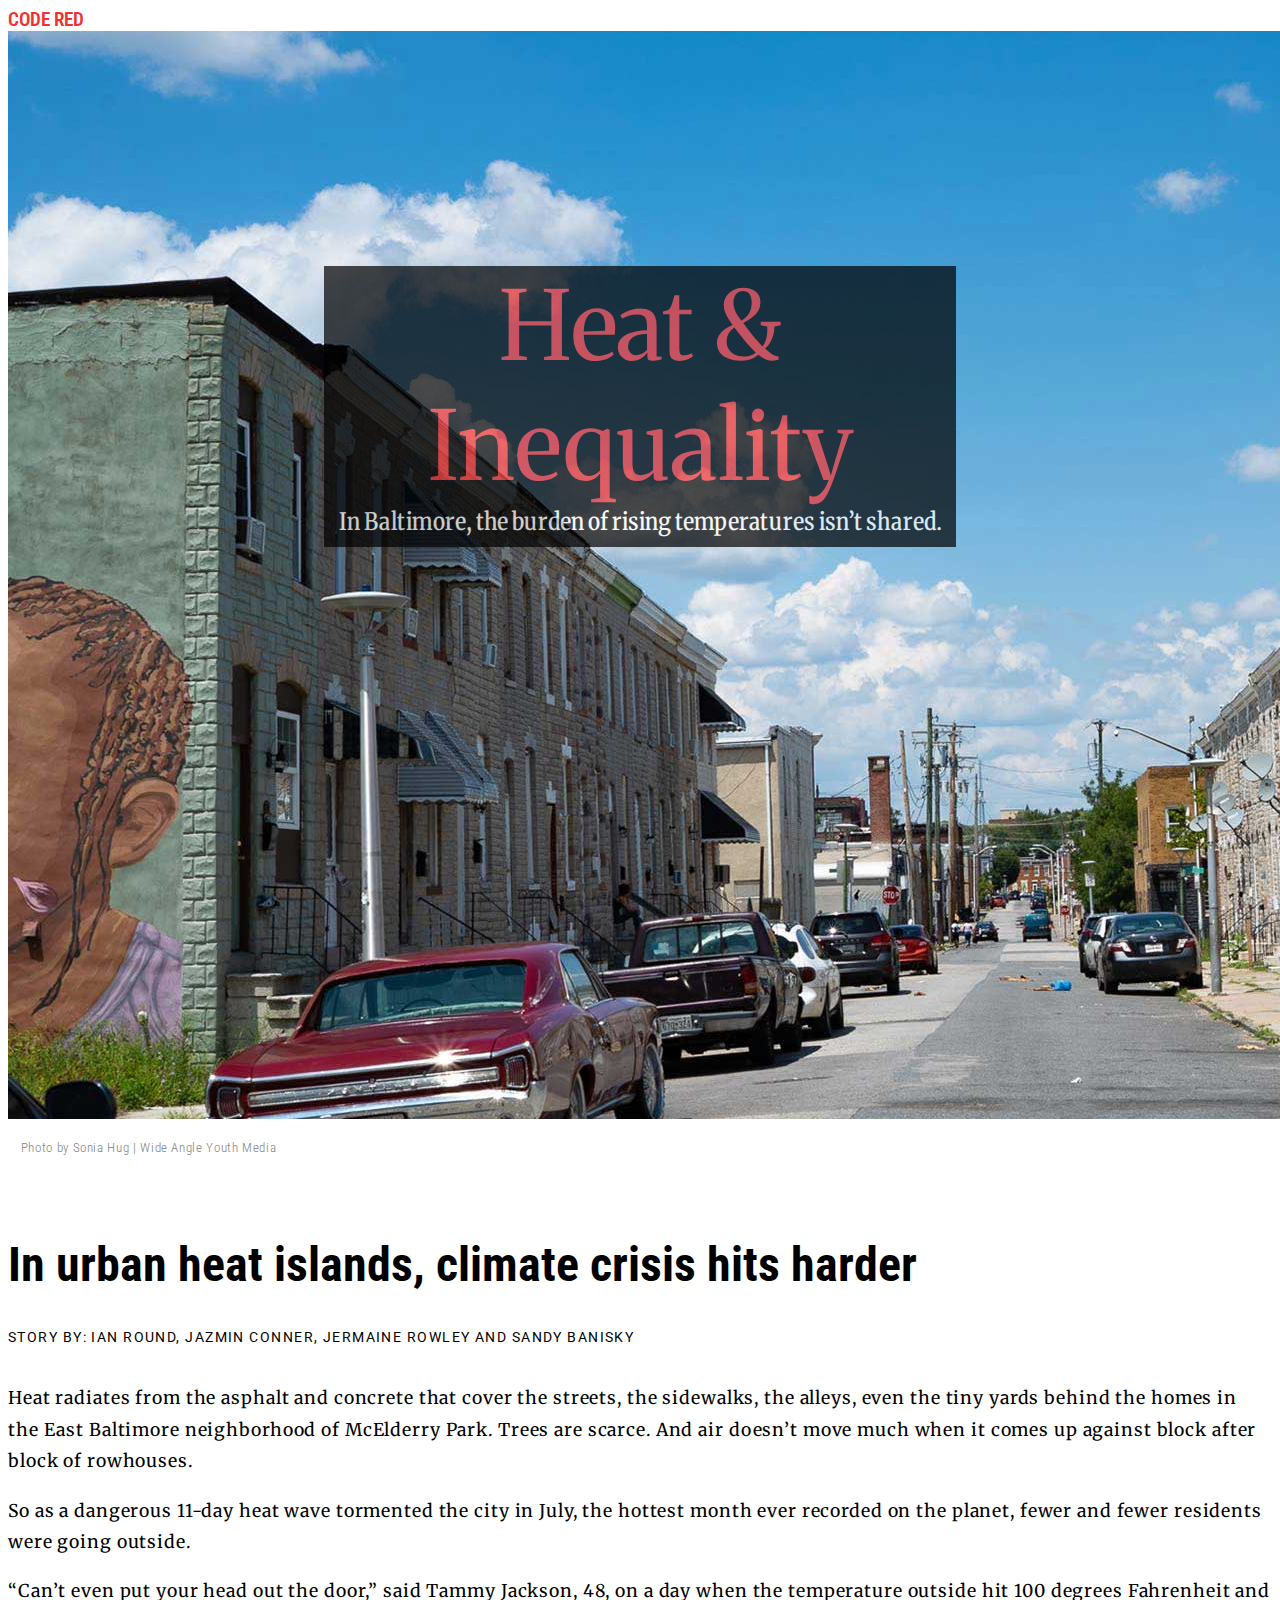
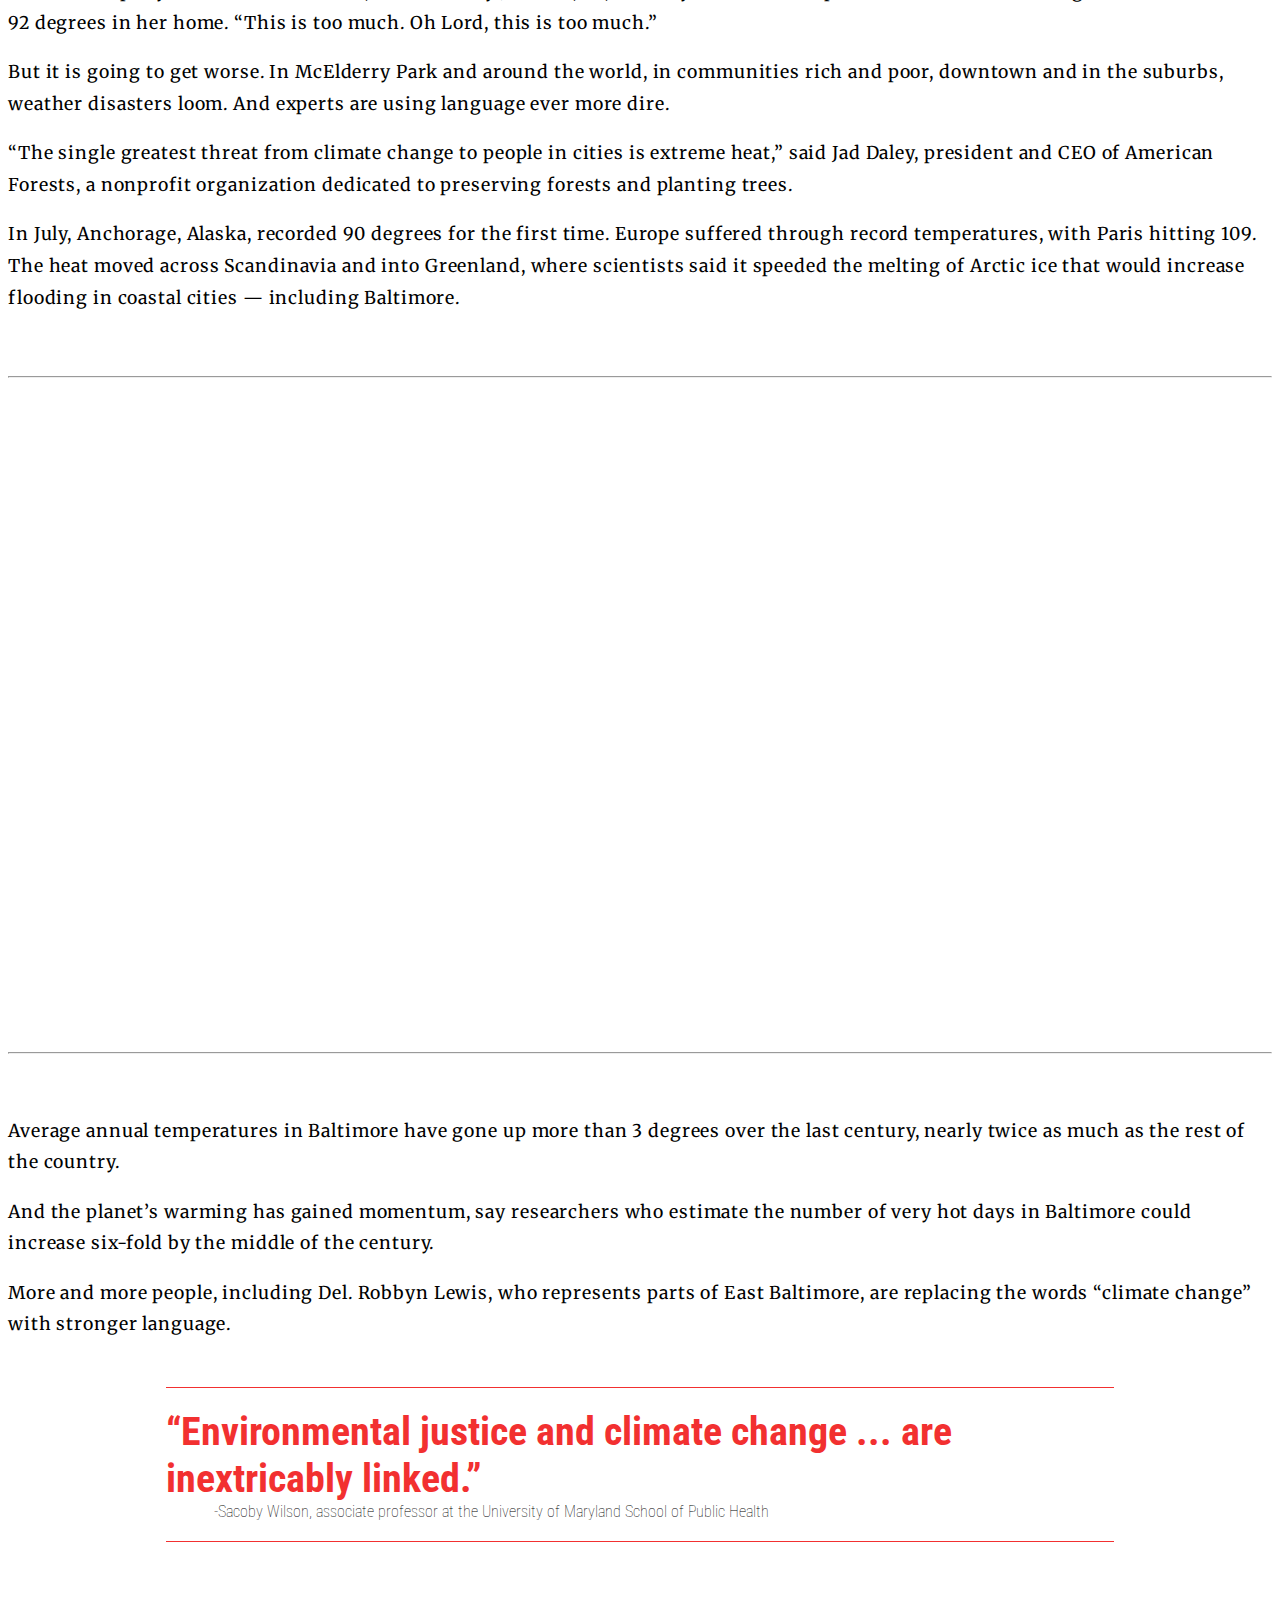
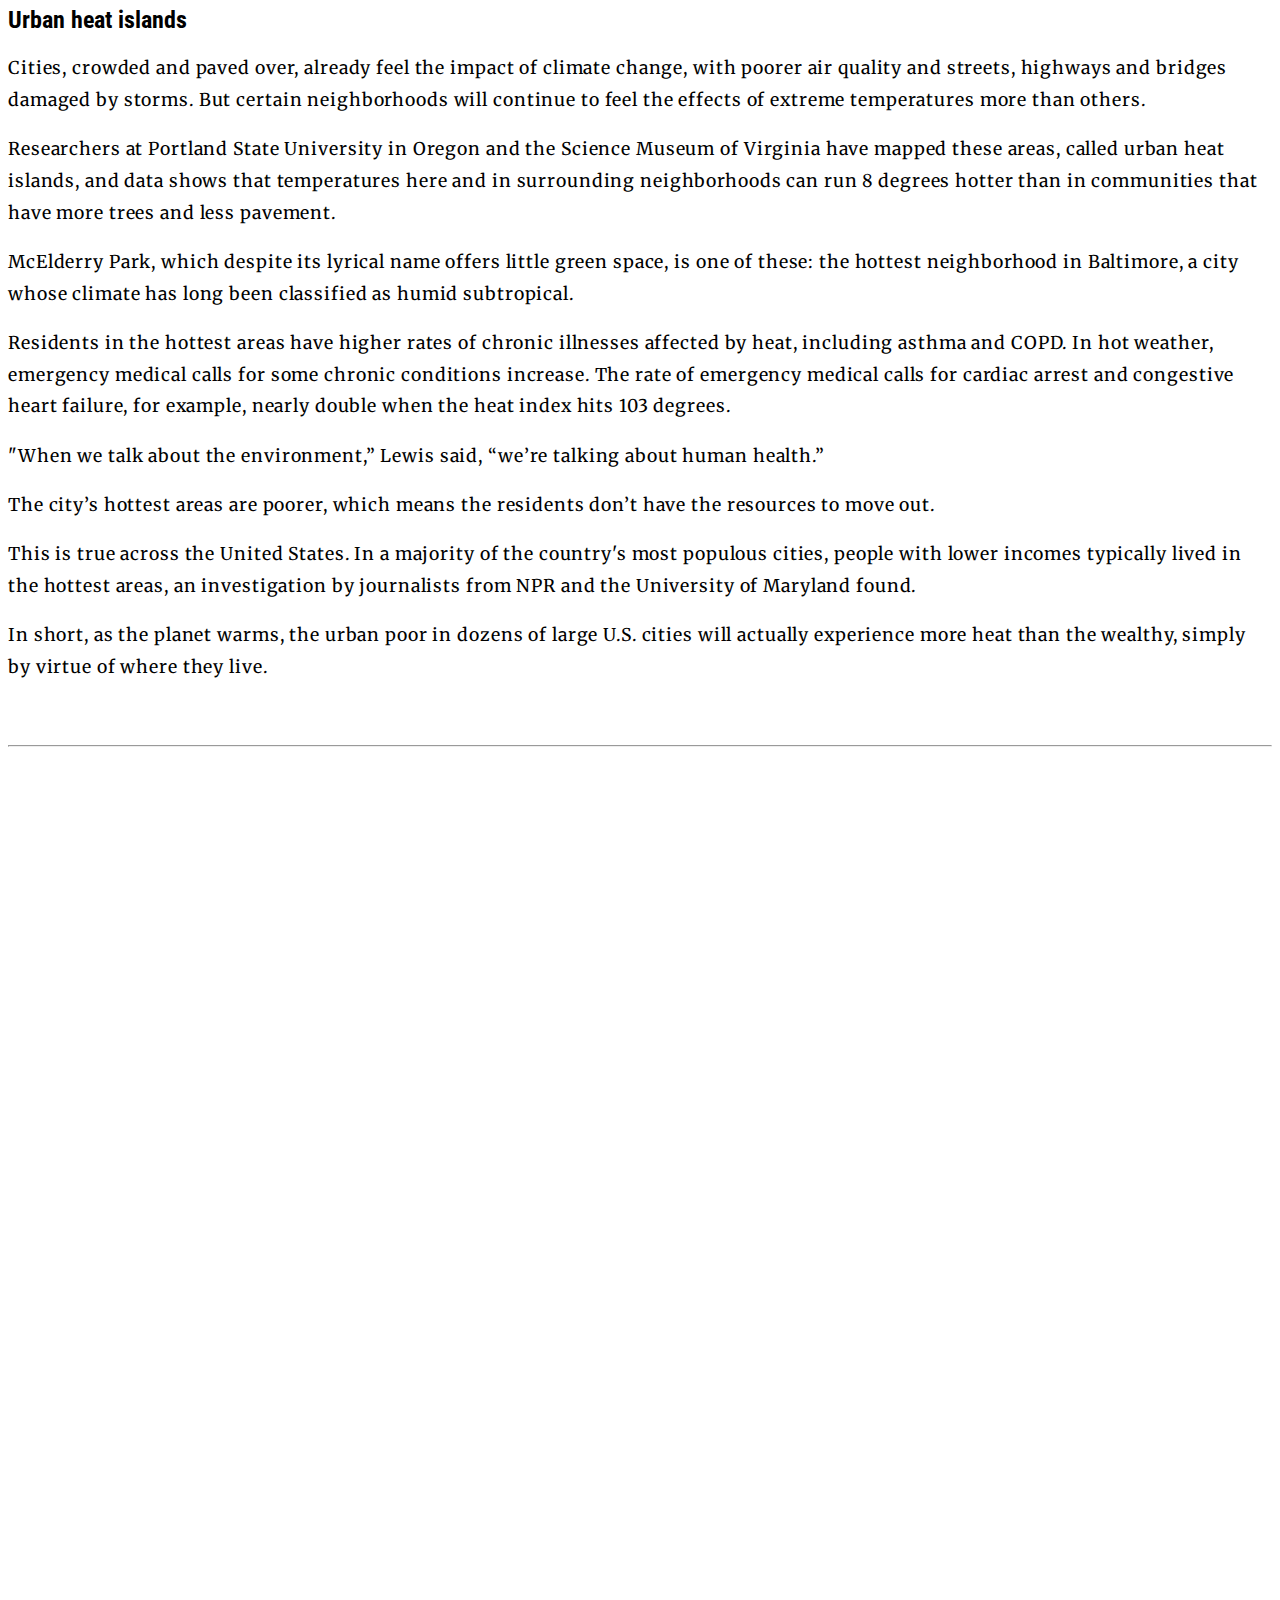
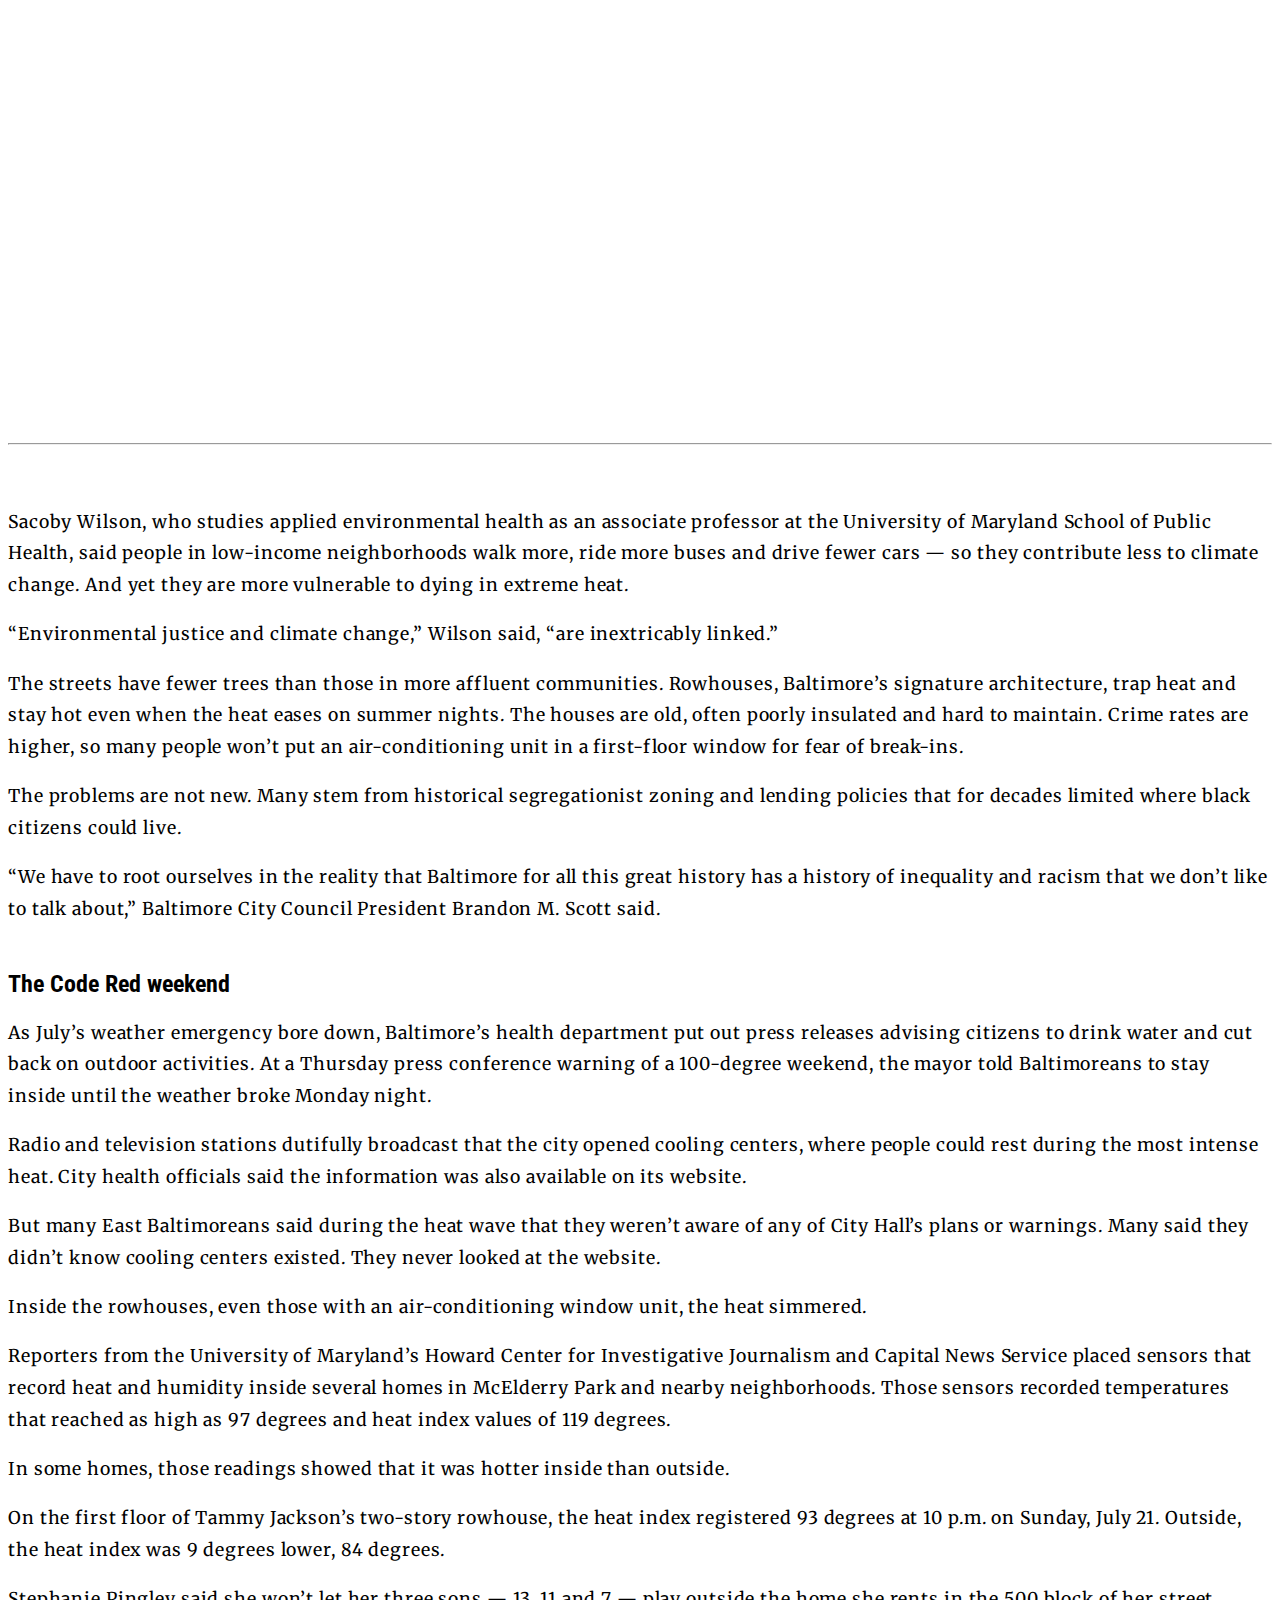
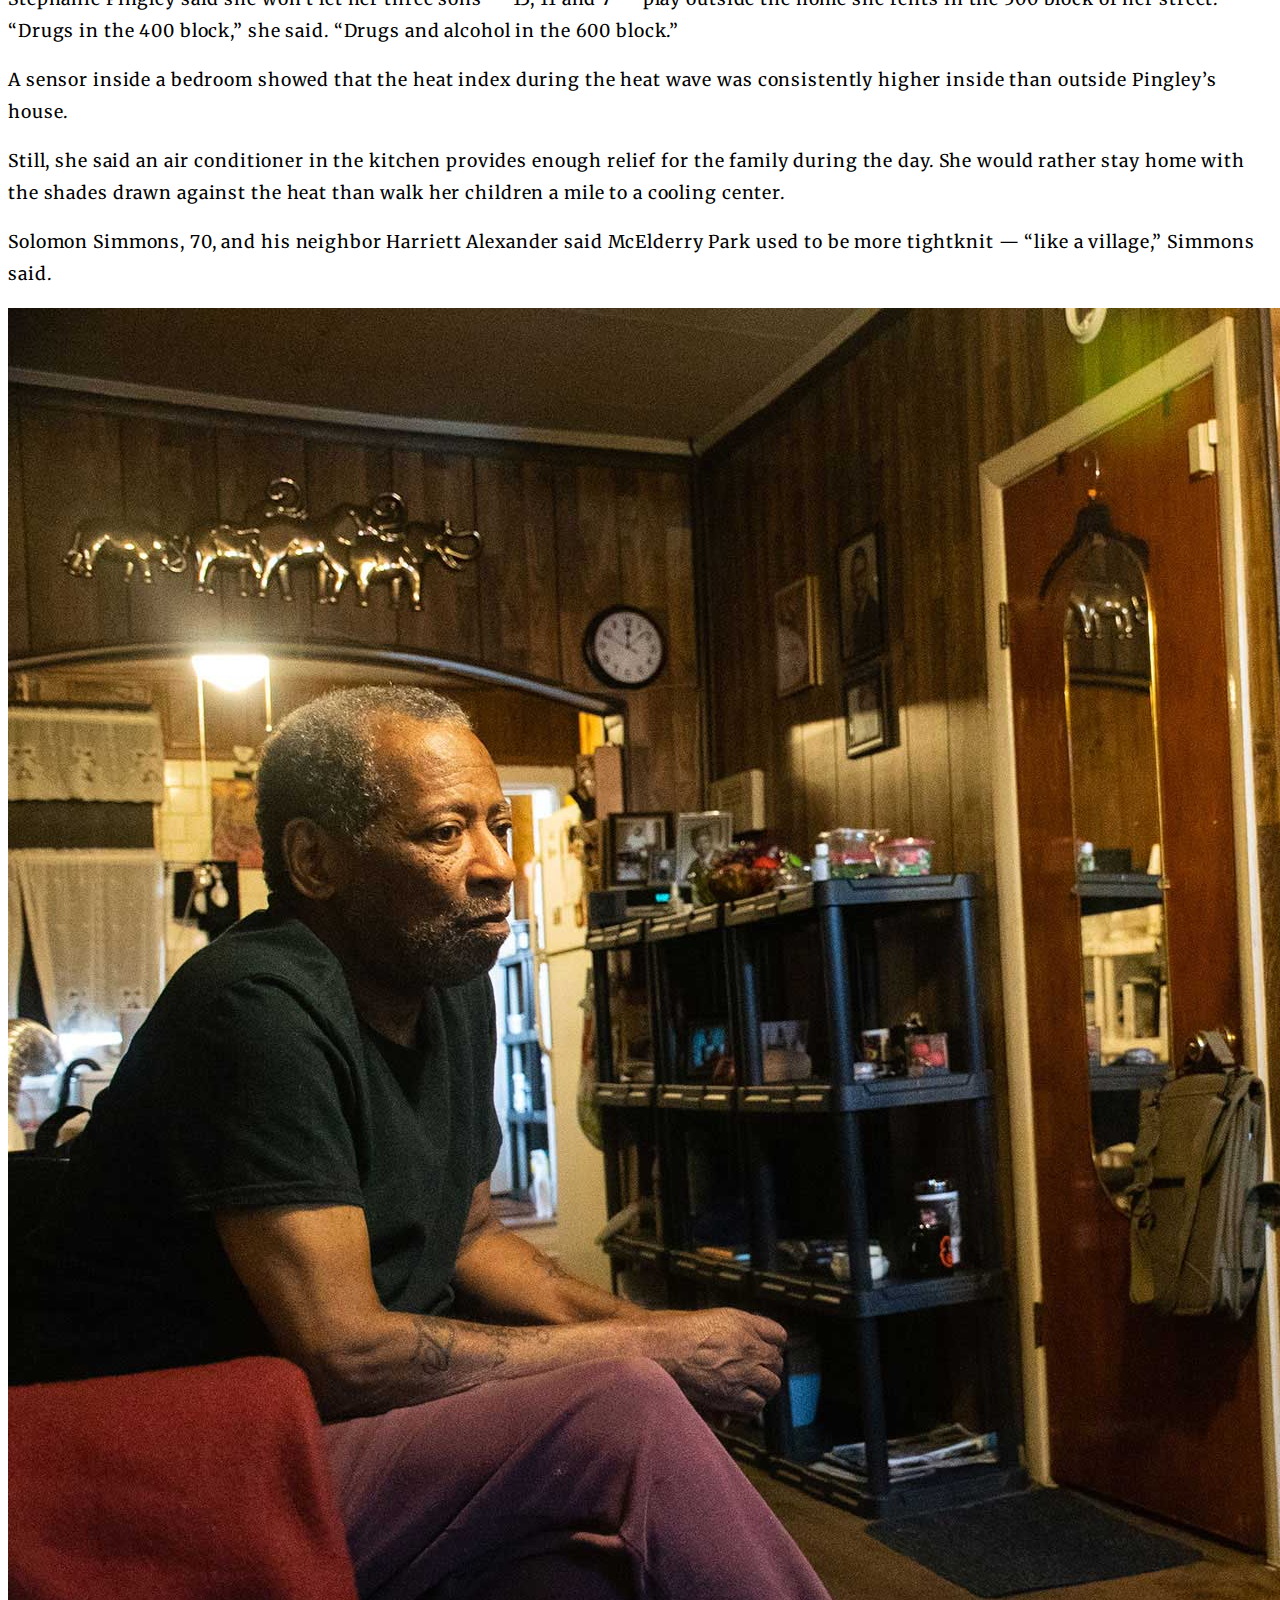
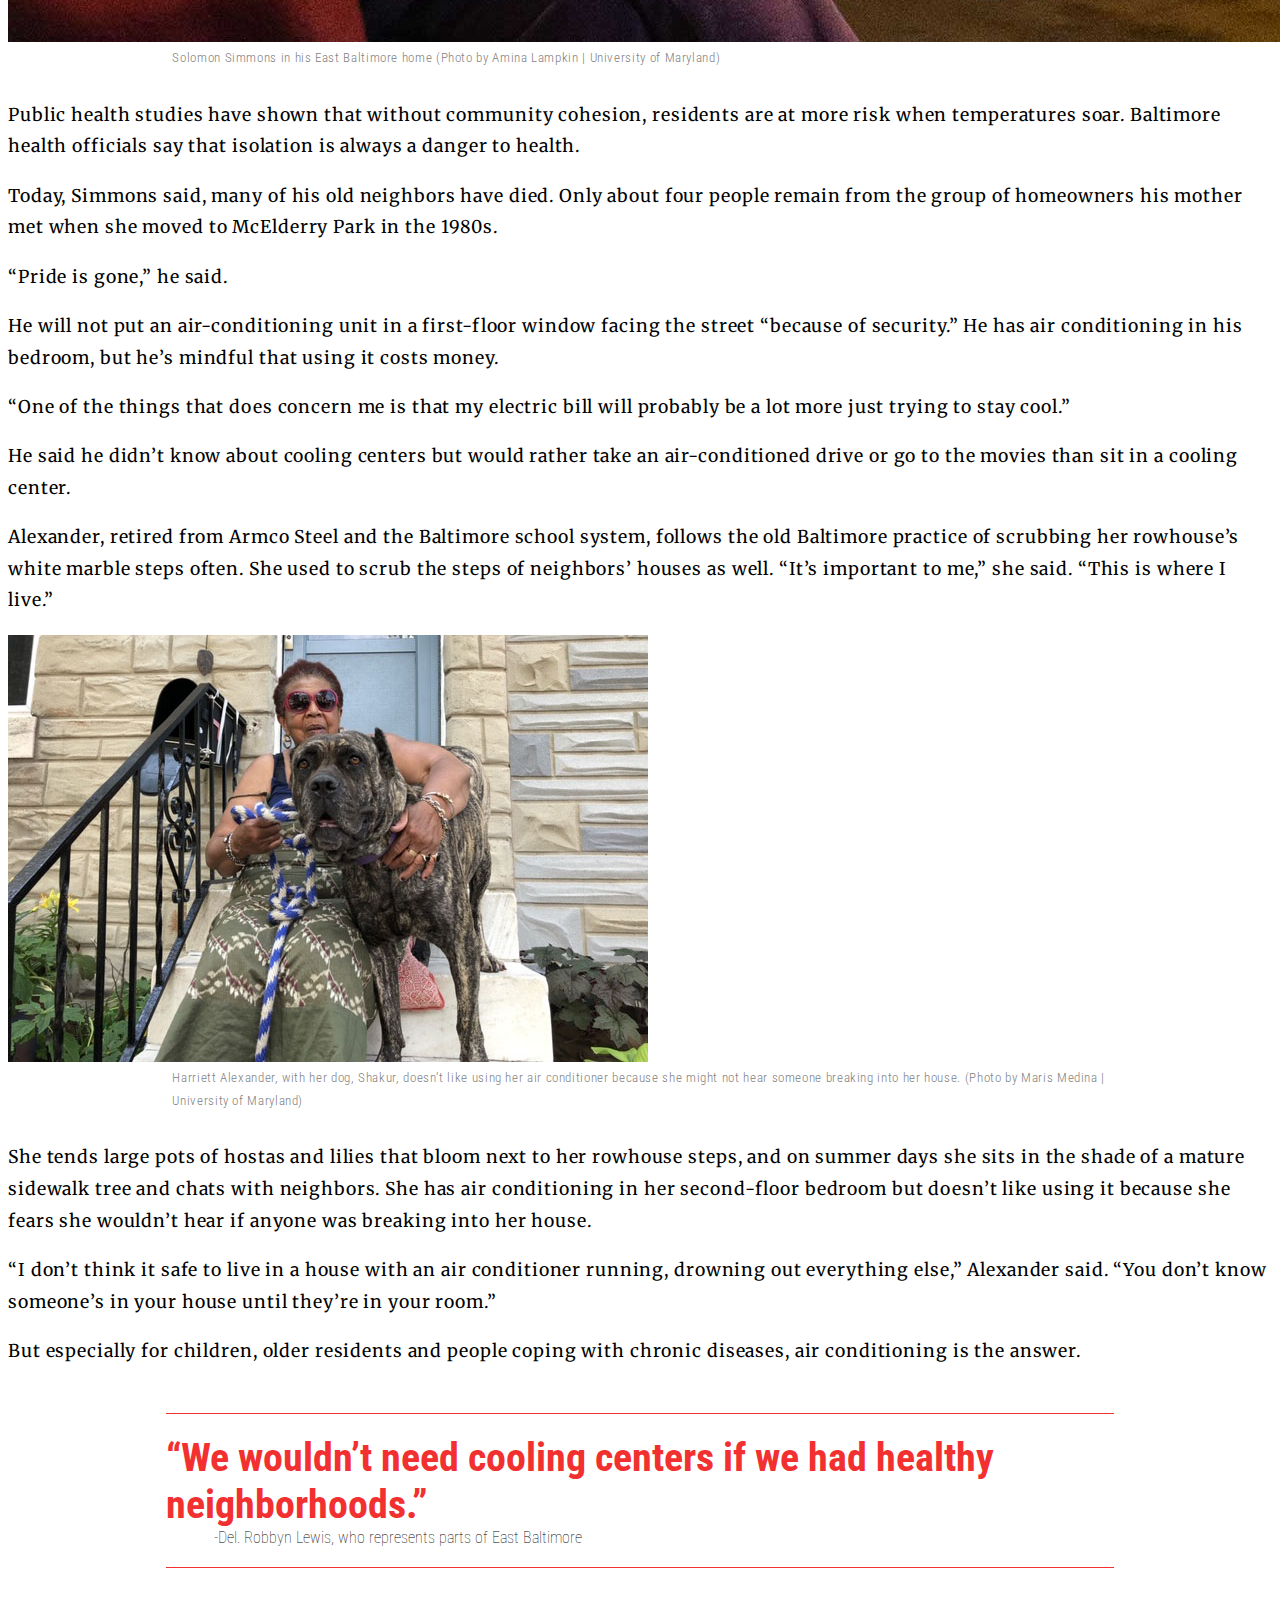
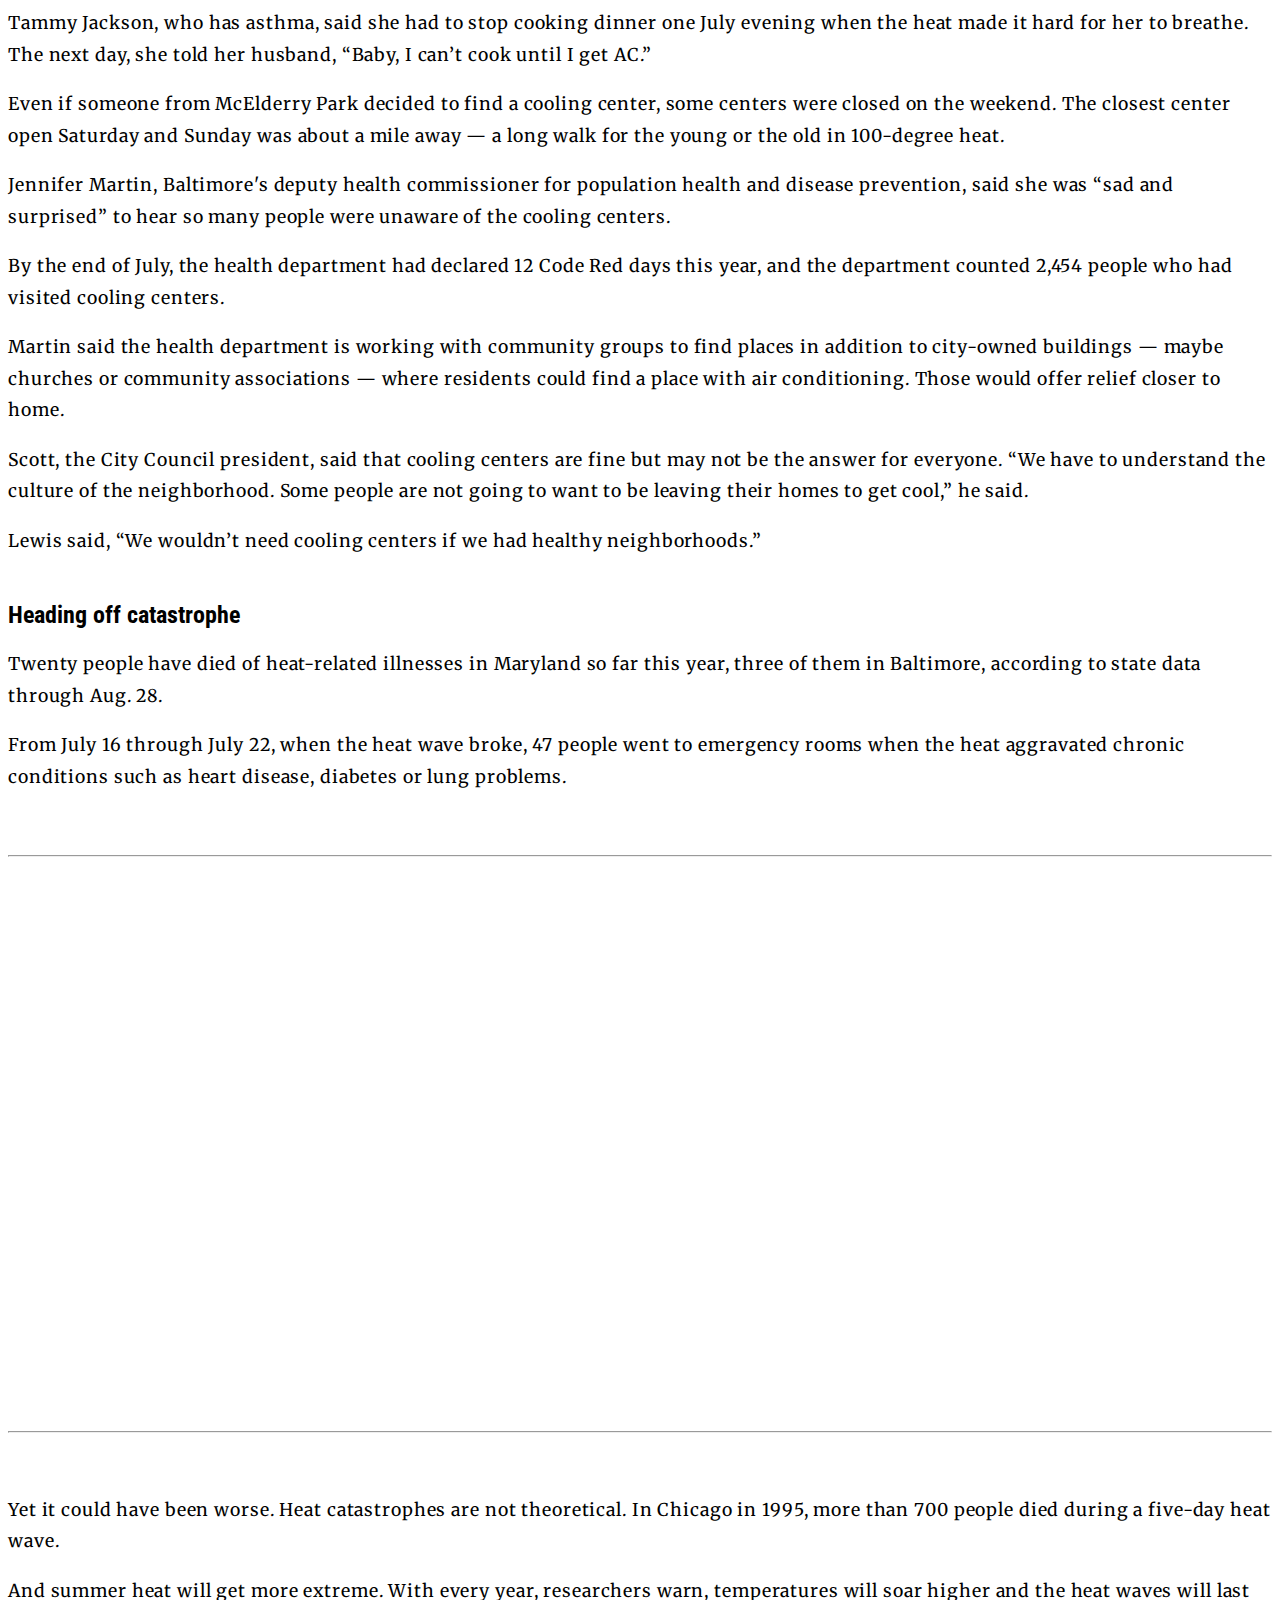
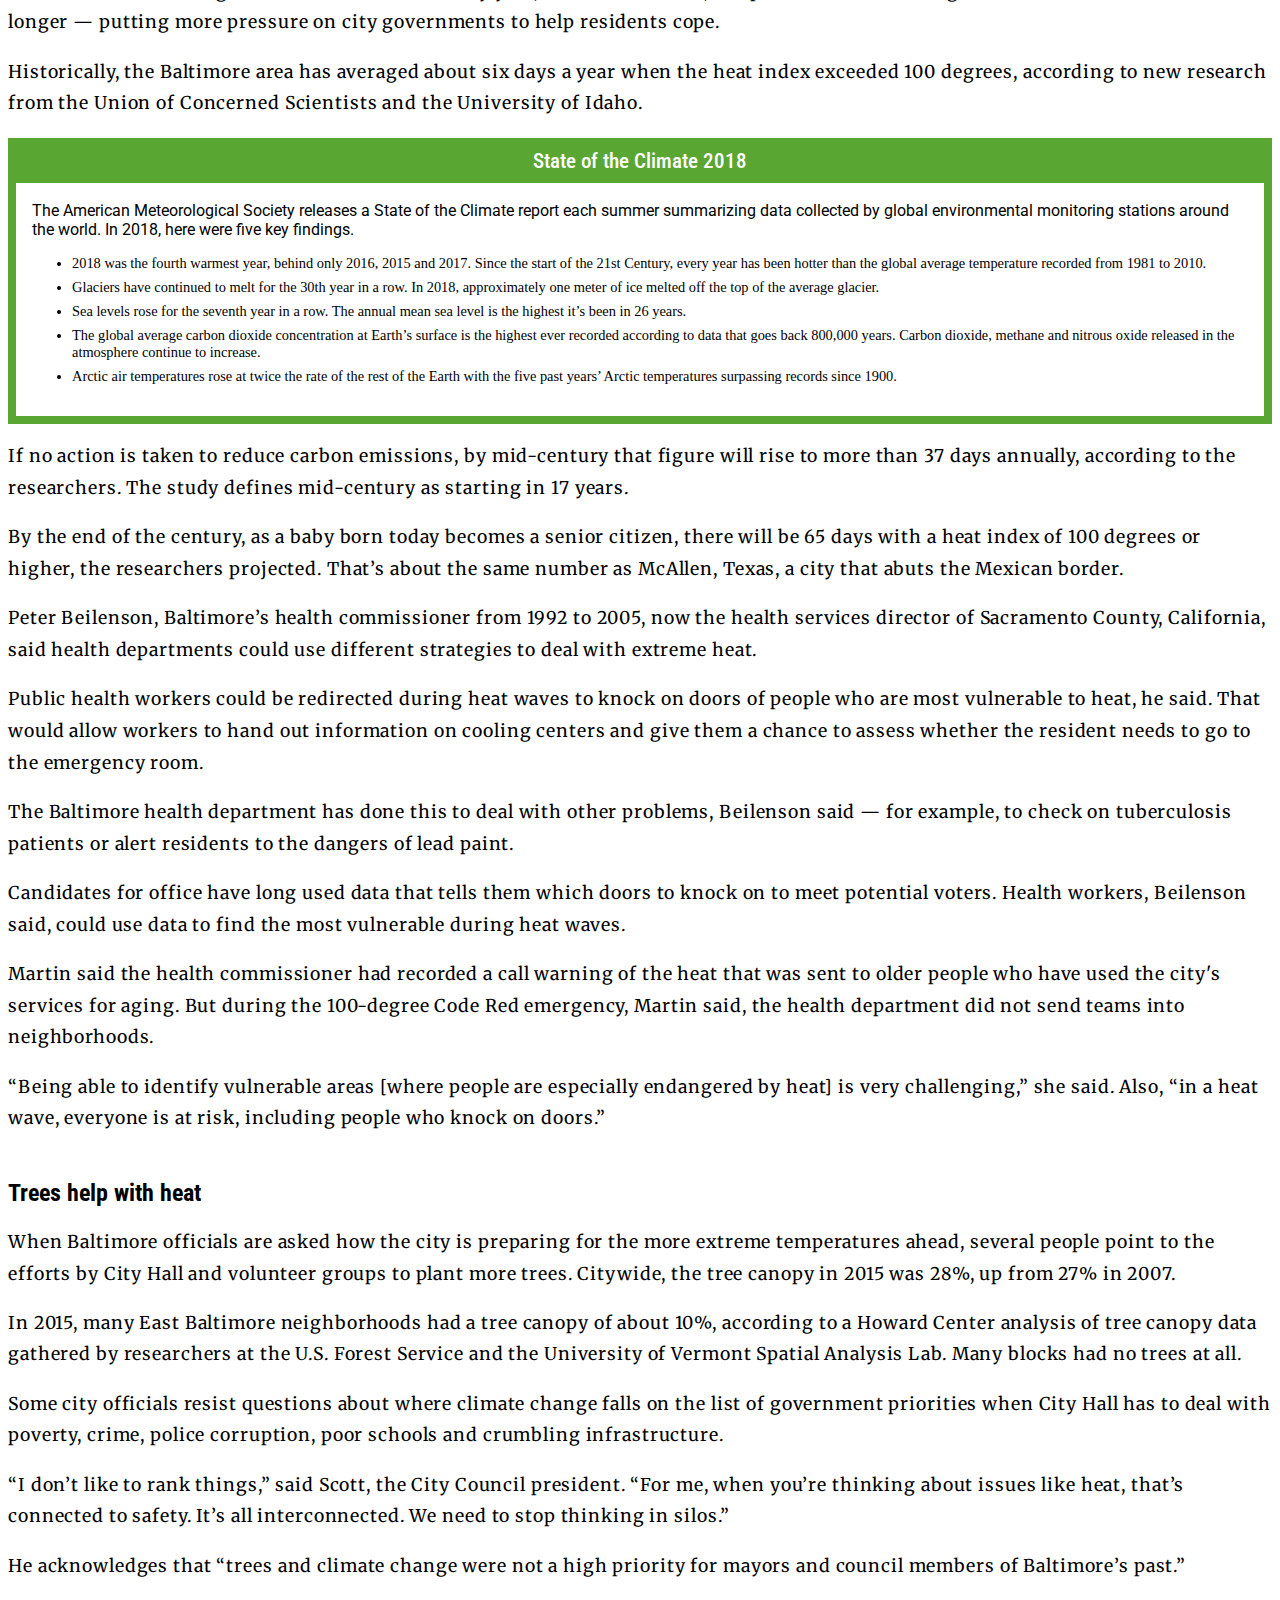
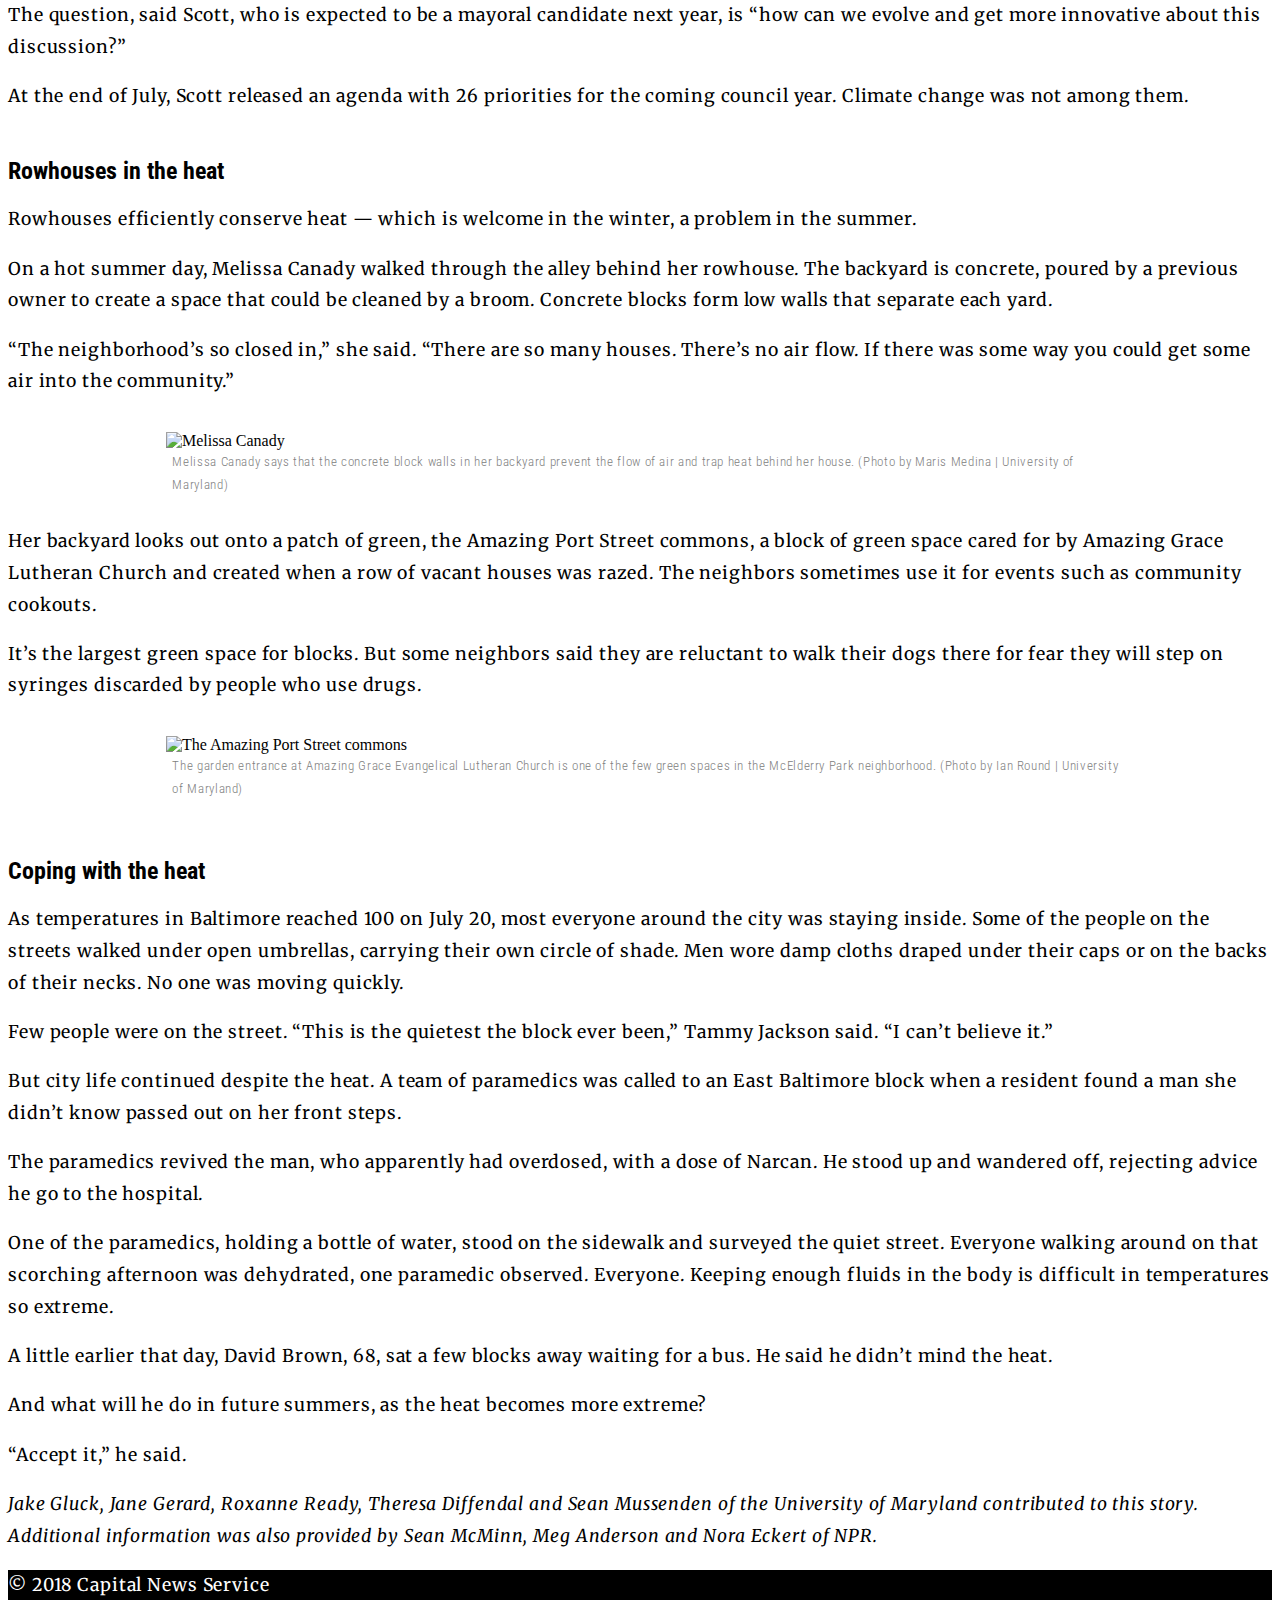
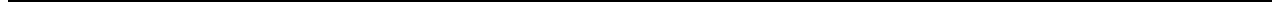
==== climate-crisis-story/index.html @ c52d0c23 "add" ====
<!doctype html>
<html lang="en">
<head>
<!-- <meta name="viewport" content="width=device-width, initial-scale=1.0"> -->
 <title>In urban heat islands, climate crisis hits harder</title>
 <meta name="description" content="People living in Baltimore's rowhouses experience sweltering summer temperatures. With climate change, it's only going to get worse.">
<!--Bootstrap CSS-->
 <link rel="stylesheet" href="https://cdn.jsdelivr.net/npm/bootstrap@4.5.3/dist/css/bootstrap.min.css" integrity="sha384-TX8t27EcRE3e/ihU7zmQxVncDAy5uIKz4rEkgIXeMed4M0jlfIDPvg6uqKI2xXr2" crossorigin="anonymous">
<!--Bootstrap CSS end-->
<!--Other CSS-->
<link rel="stylesheet" type="text/css" href="style.css">
<!--Other CSS end-->
<!--Cloud font styles-->
<link href="https://fonts.googleapis.com/css2?family=Roboto+Condensed:wght@400;700&display=swap" rel="stylesheet">
<link href="https://fonts.googleapis.com/css2?family=Merriweather:ital,wght@0,300;0,400;1,300;1,400&display=swap" rel="stylesheet">
<link href="https://fonts.googleapis.com/css2?family=Roboto:ital,wght@0,300;0,400;0,500;1,300;1,400;1,500&display=swap" rel="stylesheet">
<!--Cloud font styles end-->
</head>
<body>
<!--Bootstrap nav bar start-->
  <nav class="navbar navbar-expand-lg navbar-dark bg-dark">
    <span class="nav-top"><span class="red">Code Red</span>: Baltimore's Climate Divide</span>
  </nav>
<!--Bootstrap nav bar end-->
<!-- Hero image-->
  <div class="hero-container">
    <img src="sonia-hug-streetview.jpg">
    <div class="overlay">
      <div class="hero-hed">Heat & Inequality
        <div class="hero-sub">In Baltimore, the burden of rising temperatures isn’t shared.
        </div>
      </div>

    </div>

      <p class="caption-left">Photo by Sonia Hug | Wide Angle Youth Media</p>

  </div>

  <!-- It's Time for Trump to leave the White House -->

<!-- Hero image end-->

<div class="container">
  <div class="row justify-content-center">
    <div class="col-7" style="min-width: 600px">
      <h1 class="headline">In urban heat islands, climate crisis hits harder</h1>
      <p class="byline">STORY BY: IAN ROUND, JAZMIN CONNER, JERMAINE ROWLEY AND SANDY BANISKY</p>
      <p>Heat radiates from the asphalt and concrete that cover the streets, the sidewalks, the alleys, even the tiny yards behind the homes in the East Baltimore neighborhood of McElderry Park. Trees are scarce. And air doesn’t move much when it comes up against block after block of rowhouses.</p>
      <p>So as a dangerous 11-day heat wave tormented the city in July, the hottest month ever recorded on the planet, fewer and fewer residents were going outside.</p>
      <p>“Can’t even put your head out the door,” said Tammy Jackson, 48, on a day when the temperature outside hit 100 degrees Fahrenheit and 92 degrees in her home. “This is too much. Oh Lord, this is too much.”</p>
      <p>But it is going to get worse. In McElderry Park and around the world, in communities rich and poor, downtown and in the suburbs, weather disasters loom. And experts are using language ever more dire.</p>
      <p>“The single greatest threat from climate change to people in cities is extreme heat,” said Jad Daley, president and CEO of American Forests, a nonprofit organization dedicated to preserving forests and planting trees.</p>
      <p>In July, Anchorage, Alaska, recorded 90 degrees for the first time. Europe suffered through record temperatures, with Paris hitting 109. The heat moved across Scandinavia and into Greenland, where scientists said it speeded the melting of Arctic ice that would increase flooding in coastal cities — including Baltimore.</p>
    </div>
  </div>
  <div class="row justify-content-center">
    <div class="col-10">
      <br><br><hr><br><br>
      <iframe title=" Indoor and outdoor heat index during Baltimore heat wave, July 16-22, 2019" aria-label="Interactive line chart" id="datawrapper-chart-ruosQ" src="//datawrapper.dwcdn.net/ruosQ/1/" scrolling="no" frameborder="0" style="width: 0; min-width: 100% !important; border: none;" height="600"></iframe><script type="text/javascript">!function(){"use strict";window.addEventListener("message",function(a){if(void 0!==a.data["datawrapper-height"])for(var e in a.data["datawrapper-height"]){var t=document.getElementById("datawrapper-chart-"+e)||document.querySelector("iframe[src*='"+e+"']");t&&(t.style.height=a.data["datawrapper-height"][e]+"px")}})}();</script>
      <br><br><hr><br><br>
    </div>
  </div>
    <div class="row justify-content-center">
      <div class="col-7" style="min-width: 600px">
      <p>Average annual temperatures in Baltimore have gone up more than 3 degrees over the last century, nearly twice as much as the rest of the country.</p>
      <p>And the planet’s warming has gained momentum, say researchers who estimate the number of very hot days in Baltimore could increase six-fold by the middle of the century.</p>
      <p>More and more people, including Del. Robbyn Lewis, who represents parts of East Baltimore, are replacing the words “climate change” with stronger language.</p>
  <div class="image1-container">
    <div class="quote">
          “Environmental justice and climate change ... are inextricably linked.”
      <div class="quote-attribution">
              -Sacoby Wilson, associate professor at the University of Maryland School of Public Health
      </div>
    </div>
  </div>
      <h2 class="chapter-headline">Urban heat islands</h2>
      <p>Cities, crowded and paved over, already feel the impact of climate change, with poorer air quality and streets, highways and bridges damaged by storms. But certain neighborhoods will continue to feel the effects of extreme temperatures more than others.</p>
      <p>Researchers at Portland State University in Oregon and the Science Museum of Virginia have mapped these areas, called urban heat islands, and data shows that temperatures here and in surrounding neighborhoods can run 8 degrees hotter than in communities that have more trees and less pavement.</p>
      <p>McElderry Park, which despite its lyrical name offers little green space, is one of these: the hottest neighborhood in Baltimore, a city whose climate has long been classified as humid subtropical.</p>
      <p>Residents in the hottest areas have higher rates of chronic illnesses affected by heat, including asthma and COPD. In hot weather, emergency medical calls for some chronic conditions increase. The rate of emergency medical calls for cardiac arrest and congestive heart failure, for example, nearly double when the heat index hits 103 degrees.</p>
      <p>"When we talk about the environment,” Lewis said, “we’re talking about human health.”</p>
      <p>The city’s hottest areas are poorer, which means the residents don’t have the resources to move out.</p>
      <p>This is true across the United States. In a majority of the country's most populous cities, people with lower incomes typically lived in the hottest areas, an investigation by journalists from NPR and the University of Maryland found.</p>
      <p>In short, as the planet warms, the urban poor in dozens of large U.S. cities will actually experience more heat than the wealthy, simply by virtue of where they live.</p>
    </div>
  </div>
  <div class="row justify-content-center">
    <div class="col-10">
    <br><br><hr><br><br>
    </div>
  </div>
  <div class="row justify-content-center">
    <div class="col-md-5">
      <iframe title="The relationship between summer temperature and poverty in Baltimore" aria-label="Scatter Plot" id="datawrapper-chart-Es9S6" src="//datawrapper.dwcdn.net/Es9S6/1/" scrolling="no" frameborder="0" style="width: 0; min-width: 100% !important; border: none;" height="600"></iframe><script type="text/javascript">!function(){"use strict";window.addEventListener("message",function(a){if(void 0!==a.data["datawrapper-height"])for(var e in a.data["datawrapper-height"]){var t=document.getElementById("datawrapper-chart-"+e)||document.querySelector("iframe[src*='"+e+"']");t&&(t.style.height=a.data["datawrapper-height"][e]+"px")}})}();</script>
    </div>
    <div class="col-md-5">
      <iframe title="Summer temperature and violence" aria-label="Scatter Plot" id="datawrapper-chart-45M4X" src="//datawrapper.dwcdn.net/45M4X/1/" scrolling="no" frameborder="0" style="width: 0; min-width: 100% !important; border: none;" height="600"></iframe><script type="text/javascript">!function(){"use strict";window.addEventListener("message",function(a){if(void 0!==a.data["datawrapper-height"])for(var e in a.data["datawrapper-height"]){var t=document.getElementById("datawrapper-chart-"+e)||document.querySelector("iframe[src*='"+e+"']");t&&(t.style.height=a.data["datawrapper-height"][e]+"px")}})}();</script>
    </div>
  </div>
  <div class="row justify-content-center">
    <div class="col-10">
    <br><br><hr><br><br>
    </div>
  </div>
  <div class="row justify-content-center">
    <div class="col-7" style="min-width: 600px">
      <p>Sacoby Wilson, who studies applied environmental health as an associate professor at the University of Maryland School of Public Health, said people in low-income neighborhoods walk more, ride more buses and drive fewer cars — so they contribute less to climate change. And yet they are more vulnerable to dying in extreme heat.</p>
      <p>“Environmental justice and climate change,” Wilson said, “are inextricably linked.”</p>
      <p>The streets have fewer trees than those in more affluent communities. Rowhouses, Baltimore’s signature architecture, trap heat and stay hot even when the heat eases on summer nights. The houses are old, often poorly insulated and hard to maintain. Crime rates are higher, so many people won’t put an air-conditioning unit in a first-floor window for fear of break-ins.</p>
      <p>The problems are not new. Many stem from historical segregationist zoning and lending policies that for decades limited where black citizens could live.</p>
      <p>“We have to root ourselves in the reality that Baltimore for all this great history has a history of inequality and racism that we don’t like to talk about,” Baltimore City Council President Brandon M. Scott said.</p>
      <h2 class="chapter-headline">The Code Red weekend</h2>
      <p>As July’s weather emergency bore down, Baltimore’s health department put out press releases advising citizens to drink water and cut back on outdoor activities. At a Thursday press conference warning of a 100-degree weekend, the mayor told Baltimoreans to stay inside until the weather broke Monday night.</p>
      <p>Radio and television stations dutifully broadcast that the city opened cooling centers, where people could rest during the most intense heat. City health officials said the information was also available on its website.</p>
      <p>But many East Baltimoreans said during the heat wave that they weren’t aware of any of City Hall’s plans or warnings. Many said they didn’t know cooling centers existed. They never looked at the website.</p>
      <p>Inside the rowhouses, even those with an air-conditioning window unit, the heat simmered.</p>
      <p>Reporters from the University of Maryland’s Howard Center for Investigative Journalism and Capital News Service placed sensors that record heat and humidity inside several homes in McElderry Park and nearby neighborhoods. Those sensors recorded temperatures that reached as high as 97 degrees and heat index values of 119 degrees.</p>
      <p>In some homes, those readings showed that it was hotter inside than outside.</p>
      <p>On the first floor of Tammy Jackson’s two-story rowhouse, the heat index registered 93 degrees at 10 p.m. on Sunday, July 21. Outside, the heat index was 9 degrees lower, 84 degrees.</p>
      <p>Stephanie Pingley said she won’t let her three sons — 13, 11 and 7 — play outside the home she rents in the 500 block of her street. “Drugs in the 400 block,” she said. “Drugs and alcohol in the 600 block.”</p>
      <p>A sensor inside a bedroom showed that the heat index during the heat wave was consistently higher inside than outside Pingley’s house.</p>
      <p>Still, she said an air conditioner in the kitchen provides enough relief for the family during the day. She would rather stay home with the shades drawn against the heat than walk her children a mile to a cooling center.</p>
      <p>Solomon Simmons, 70, and his neighbor Harriett Alexander said McElderry Park used to be more tightknit — “like a village,” Simmons said.</p>
    </div>
  </div>
</div>
<img src="solomon-simmons.jpg" alt="sitting man">
<p class="caption">Solomon Simmons in his East Baltimore home (Photo by Amina Lampkin | University of Maryland)</p>
<div class="container">
  <div class="row justify-content-center">
    <div class="col-7" style="min-width: 600px">
      <p>Public health studies have shown that without community cohesion, residents are at more risk when temperatures soar. Baltimore health officials say that isolation is always a danger to health.</p>
      <p>Today, Simmons said, many of his old neighbors have died. Only about four people remain from the group of homeowners his mother met when she moved to McElderry Park in the 1980s.</p>
      <p>“Pride is gone,” he said.</p>
      <p>He will not put an air-conditioning unit in a first-floor window facing the street “because of security.” He has air conditioning in his bedroom, but he’s mindful that using it costs money.</p>
      <p>“One of the things that does concern me is that my electric bill will probably be a lot more just trying to stay cool.”</p>
      <p>He said he didn’t know about cooling centers but would rather take an air-conditioned drive or go to the movies than sit in a cooling center.</p>
      <p>Alexander, retired from Armco Steel and the Baltimore school system, follows the old Baltimore practice of scrubbing her rowhouse’s white marble steps often. She used to scrub the steps of neighbors’ houses as well. “It’s important to me,” she said. “This is where I live.”</p>
    </div>
  </div>
</div>
<img src="harriett-alexander.jpg" alt="Harriett Alexander">
<p class="caption">Harriett Alexander, with her dog, Shakur, doesn’t like using her air conditioner because she might not hear someone breaking into her house. (Photo by Maris Medina | University of Maryland) </p>
<div class="container">
  <div class="row justify-content-center">
    <div class="col-7" style="min-width: 600px">
      <p>She tends large pots of hostas and lilies that bloom next to her rowhouse steps, and on summer days she sits in the shade of a mature sidewalk tree and chats with neighbors. She has air conditioning in her second-floor bedroom but doesn’t like using it because she fears she wouldn’t hear if anyone was breaking into her house.</p>
      <p>“I don’t think it safe to live in a house with an air conditioner running, drowning out everything else,” Alexander said. “You don’t know someone’s in your house until they’re in your room.”</p>
      <p>But especially for children, older residents and people coping with chronic diseases, air conditioning is the answer.</p>
  <div class="image1-container">
    <div class="quote">
              “We wouldn’t need cooling centers if we had healthy neighborhoods.”
      <div class="quote-attribution">
                  -Del. Robbyn Lewis, who represents parts of East Baltimore
      </div>
    </div>
  </div>
      <p>Tammy Jackson, who has asthma, said she had to stop cooking dinner one July evening when the heat made it hard for her to breathe. The next day, she told her husband, “Baby, I can’t cook until I get AC.”</p>
      <p>Even if someone from McElderry Park decided to find a cooling center, some centers were closed on the weekend. The closest center open Saturday and Sunday was about a mile away — a long walk for the young or the old in 100-degree heat.</p>
      <p>Jennifer Martin, Baltimore's deputy health commissioner for population health and disease prevention, said she was “sad and surprised” to hear so many people were unaware of the cooling centers.</p>
      <p>By the end of July, the health department had declared 12 Code Red days this year, and the department counted 2,454 people who had visited cooling centers.</p>
      <p>Martin said the health department is working with community groups to find places in addition to city-owned buildings — maybe churches or community associations — where residents could find a place with air conditioning. Those would offer relief closer to home.</p>
      <p>Scott, the City Council president, said that cooling centers are fine but may not be the answer for everyone. “We have to understand the culture of the neighborhood. Some people are not going to want to be leaving their homes to get cool,” he said.</p>
      <p>Lewis said, “We wouldn’t need cooling centers if we had healthy neighborhoods.”</p>
      <h2 class="chapter-headline">Heading off catastrophe</h2>
      <p>Twenty people have died of heat-related illnesses in Maryland so far this year, three of them in Baltimore, according to state data through Aug. 28.</p>
      <p>From July 16 through July 22, when the heat wave broke, 47 people went to emergency rooms when the heat aggravated chronic conditions such as heart disease, diabetes or lung problems.</p>
      </div>
    </div>
  <div class="row justify-content-center">
    <div class="col-10">
      <br><br><hr><br><br>
      <iframe title=" Baltimore has more than its share of heat-related deaths in Maryland" aria-label="Grouped Column Chart" id="datawrapper-chart-JL5jA" src="//datawrapper.dwcdn.net/JL5jA/2/" scrolling="no" frameborder="0" style="width: 0; min-width: 100% !important; border: none;" height="500"></iframe><script type="text/javascript">!function(){"use strict";window.addEventListener("message",function(a){if(void 0!==a.data["datawrapper-height"])for(var e in a.data["datawrapper-height"]){var t=document.getElementById("datawrapper-chart-"+e)||document.querySelector("iframe[src*='"+e+"']");t&&(t.style.height=a.data["datawrapper-height"][e]+"px")}})}();</script>
      <br><br><hr><br><br>
    </div>
  </div>
  <div class="row justify-content-center">
    <div class="col-7" style="min-width: 600px">
      <p>Yet it could have been worse. Heat catastrophes are not theoretical. In Chicago in 1995, more than 700 people died during a five-day heat wave.</p>
      <p>And summer heat will get more extreme. With every year, researchers warn, temperatures will soar higher and the heat waves will last longer — putting more pressure on city governments to help residents cope.</p>
      <p>Historically, the Baltimore area has averaged about six days a year when the heat index exceeded 100 degrees, according to new research from the Union of Concerned Scientists and the University of Idaho.</p>
      </div>
    </div>
    <div class="row justify-content-center">
      <div class="col-6" style="min-width: 500px">
        <div class="sidebar">
        <h2 class="sidebar-headline">State of the Climate 2018</h2>
        <p class="sidebar-description">The American Meteorological Society releases a State of the Climate report each summer summarizing data collected by global environmental monitoring stations around the world. In 2018, here were five key findings.</p>
        <ul class="ul-sidebar">
          <li class="li-sidebar">2018 was the fourth warmest year, behind only 2016, 2015 and 2017. Since the start of the 21st Century, every year has been hotter than the global average temperature recorded from 1981 to 2010.</li>
          <li class="li-sidebar">Glaciers have continued to melt for the 30th year in a row. In 2018, approximately one meter of ice melted off the top of the average glacier.</li>
          <li class="li-sidebar">Sea levels rose for the seventh year in a row. The annual mean sea level is the highest it’s been in 26 years.</li>
          <li class="li-sidebar">The global average carbon dioxide concentration at Earth’s surface is the highest ever recorded according to data that goes back 800,000 years. Carbon dioxide, methane and nitrous oxide released in the atmosphere continue to increase.</li>
          <li class="li-sidebar">Arctic air temperatures rose at twice the rate of the rest of the Earth with the five past years’ Arctic temperatures surpassing records since 1900.</li>
        </ul>
      </div>
    </div>
  </div>
    <div class="row justify-content-center">
      <div class="col-7" style="min-width: 600px">
      <p>If no action is taken to reduce carbon emissions, by mid-century that figure will rise to more than 37 days annually, according to the researchers. The study defines mid-century as starting in 17 years.</p>
      <p>By the end of the century, as a baby born today becomes a senior citizen, there will be 65 days with a heat index of 100 degrees or higher, the researchers projected. That’s about the same number as McAllen, Texas, a city that abuts the Mexican border.</p>
      <p>Peter Beilenson, Baltimore’s health commissioner from 1992 to 2005, now the health services director of Sacramento County, California, said health departments could use different strategies to deal with extreme heat.</p>
      <p>Public health workers could be redirected during heat waves to knock on doors of people who are most vulnerable to heat, he said. That would allow workers to hand out information on cooling centers and give them a chance to assess whether the resident needs to go to the emergency room.</p>
      <p>The Baltimore health department has done this to deal with other problems, Beilenson said — for example, to check on tuberculosis patients or alert residents to the dangers of lead paint.</p>
      <p>Candidates for office have long used data that tells them which doors to knock on to meet potential voters. Health workers, Beilenson said, could use data to find the most vulnerable during heat waves.</p>
      <p>Martin said the health commissioner had recorded a call warning of the heat that was sent to older people who have used the city's services for aging. But during the 100-degree Code Red emergency, Martin said, the health department did not send teams into neighborhoods.</p>
      <p>“Being able to identify vulnerable areas [where people are especially endangered by heat] is very challenging,” she said. Also, “in a heat wave, everyone is at risk, including people who knock on doors.”</p>
      <h2 class="chapter-headline">Trees help with heat</h2>
      <p>When Baltimore officials are asked how the city is preparing for the more extreme temperatures ahead, several people point to the efforts by City Hall and volunteer groups to plant more trees. Citywide, the tree canopy in 2015 was 28%, up from 27% in 2007.</p>
      <p>In 2015, many East Baltimore neighborhoods had a tree canopy of about 10%, according to a Howard Center analysis of tree canopy data gathered by researchers at the U.S. Forest Service and the University of Vermont Spatial Analysis Lab. Many blocks had no trees at all.</p>
      <p>Some city officials resist questions about where climate change falls on the list of government priorities when City Hall has to deal with poverty, crime, police corruption, poor schools and crumbling infrastructure.</p>
      <p>“I don’t like to rank things,” said Scott, the City Council president. “For me, when you’re thinking about issues like heat, that’s connected to safety. It’s all interconnected. We need to stop thinking in silos.”</p>
      <p>He acknowledges that “trees and climate change were not a high priority for mayors and council members of Baltimore’s past.”</p>
      <p>The question, said Scott, who is expected to be a mayoral candidate next year, is “how can we evolve and get more innovative about this discussion?”</p>
      <p>At the end of July, Scott released an agenda with 26 priorities for the coming council year. Climate change was not among them.</p>
      <h2 class="chapter-headline">Rowhouses in the heat</h2>
      <p>Rowhouses efficiently conserve heat — which is welcome in the winter, a problem in the summer.</p>
      <p>On a hot summer day, Melissa Canady walked through the alley behind her rowhouse. The backyard is concrete, poured by a previous owner to create a space that could be cleaned by a broom. Concrete blocks form low walls that separate each yard.</p>
      <p>“The neighborhood’s so closed in,” she said. “There are so many houses. There’s no air flow. If there was some way you could get some air into the community.”</p>
    </div>
  </div>
</div>
<img src="images/melissa-canady.jpg" alt="Melissa Canady" class="image1">
<p class="caption">Melissa Canady says that the concrete block walls in her backyard prevent the flow of air and trap heat behind her house. (Photo by Maris Medina | University of Maryland)</p>
<div class="container">
  <div class="row justify-content-center">
    <div class="col-7" style="min-width: 600px">
      <p>Her backyard looks out onto a patch of green, the Amazing Port Street commons, a block of green space cared for by Amazing Grace Lutheran Church and created when a row of vacant houses was razed. The neighbors sometimes use it for events such as community cookouts.</p>
      <p>It’s the largest green space for blocks. But some neighbors said they are reluctant to walk their dogs there for fear they will step on syringes discarded by people who use drugs.</p>
    </div>
  </div>
</div>
<img src="images/amazing-grace-garden.jpg" alt="The Amazing Port Street commons" class="image1">
<p class="caption">The garden entrance at Amazing Grace Evangelical Lutheran Church is one of the few green spaces in the McElderry Park neighborhood. (Photo by Ian Round | University of Maryland) </p>
<div class="container">
  <div class="row justify-content-center">
    <div class="col-7" style="min-width: 600px">
      <h2 class="chapter-headline">Coping with the heat</h2>
      <p>As temperatures in Baltimore reached 100 on July 20, most everyone around the city was staying inside. Some of the people on the streets walked under open umbrellas, carrying their own circle of shade. Men wore damp cloths draped under their caps or on the backs of their necks. No one was moving quickly.</p>
      <p>Few people were on the street. “This is the quietest the block ever been,” Tammy Jackson said. “I can’t believe it.”</p>
      <p>But city life continued despite the heat. A team of paramedics was called to an East Baltimore block when a resident found a man she didn’t know passed out on her front steps.</p>
      <p>The paramedics revived the man, who apparently had overdosed, with a dose of Narcan. He stood up and wandered off, rejecting advice he go to the hospital.</p>
      <p>One of the paramedics, holding a bottle of water, stood on the sidewalk and surveyed the quiet street. Everyone walking around on that scorching afternoon was dehydrated, one paramedic observed. Everyone. Keeping enough fluids in the body is difficult in temperatures so extreme.</p>
      <p>A little earlier that day, David Brown, 68, sat a few blocks away waiting for a bus. He said he didn’t mind the heat.</p>
      <p>And what will he do in future summers, as the heat becomes more extreme?</p>
      <p>“Accept it,” he said.</p>
      <p><i>Jake Gluck, Jane Gerard, Roxanne Ready, Theresa Diffendal and Sean Mussenden of the University of Maryland contributed to this story. Additional information was also provided by Sean McMinn, Meg Anderson and Nora Eckert of NPR.</i></p>
    </div>
  </div>
</div>
<!--Biden Won the Election -->
  <!-- Footer -->
<div class="footer-copyright text-center py-3">
  <p class="footer-text">© 2018 Capital News Service<br>
</div>
<!-- Footer end -->
 <!-- Javascript -->
<script src="https://code.jquery.com/jquery-3.5.1.slim.min.js" integrity="sha384-DfXdz2htPH0lsSSs5nCTpuj/zy4C+OGpamoFVy38MVBnE+IbbVYUew+OrCXaRkfj" crossorigin="anonymous"></script>
<script src="https://cdn.jsdelivr.net/npm/bootstrap@4.5.3/dist/js/bootstrap.bundle.min.js" integrity="sha384-ho+j7jyWK8fNQe+A12Hb8AhRq26LrZ/JpcUGGOn+Y7RsweNrtN/tE3MoK7ZeZDyx" crossorigin="anonymous"></script>
 <!-- Javascript end-->
  </body>
  </html>
---- climate-crisis-story/style.css ----
.headline{
  font-family: 'Roboto Condensed', Arial, sans-serif;
  font-stretch: condensed;
  font-size: 3em;
  font-weight: 700;
  text-align: left;
}
.chapter-headline{
  font-family: 'Roboto Condensed', Arial, sans-serif;
  font-size: 1.5em;
  font-weight: bold;
  padding-top: 1em;
}
.sidebar{
  margin-top: 1em;
  margin-bottom: 1em;
  padding: 1em;
  border: .5em solid #5AA632;
}
.sidebar-headline{
  font-family: 'Roboto Condensed', Arial, sans-serif;
  font-size: 1.3em;
  font-weight: 500;
  color:#fff;
  text-align: center;
  background-color: #5AA632;
  padding-top: .2em;
  padding-bottom: .5em;
  margin-top: -.8em;
  margin-left: -.8em;
  margin-right: -.8em;
}
.sidebar-description{
  font-family: 'Roboto', Arial, sans-serif;
  font-size: 1em;
  font-weight: 400;
  color:#000;
  letter-spacing: normal;
  line-height: normal;
  text-align: left;
}
.ul-sidebar{
  font-size: .9em;
}
.li-sidebar{
  margin-top: .5em;
}
.byline{
  font-family: 'Roboto', Arial, sans-serif;
  font-size: .9em;
  font-weight: 400;
  letter-spacing: .1em;
  text-transform: uppercase;
  text-align: left;
  padding-bottom: 1em;
}
.caption{
  width: 75%;
  display: block;
  margin: 0 auto;
  font-family: 'Roboto Condensed', Arial, sans-serif;
  font-size: .8em;
  font-weight: 300;
  color: #808080;
  padding-bottom: 1em;
  padding-left: 1em;
}

.caption-left{
  width: 100%;
  font-family: 'Roboto Condensed', Arial, sans-serif;
  text-align: left;
  font-size: .8em;
  font-weight: 300;
  color: #808080;
  padding-left: 1em;
}

/*pull quote */
.quote{
  font-family: 'Roboto Condensed', Arial, sans-serif;
  color:#f23030;
  font-size: 2.5em;
  font-weight: 700;
  text-align: left;
  width:75%;
  display: block;
  margin: 0 auto;
  padding: .5em 0 .5em 0;
  border-top: 1px solid #f23030;
  border-bottom: 1px solid #f23030;
  margin-top: .3em;
  margin-bottom: 1em;
}
.quote-attribution{
  font-size: .4em;
  font-family: 'Roboto Condensed', Arial, sans-serif;
  font-weight: 100;
  text-align: left;
  margin-left:3em;
  color: #000;
}
p{
  font-family: 'Merriweather', Georgia, serif;
  font-weight: 400;
  font-size: 1.1em;
  letter-spacing: .05em;
  line-height: 180%;
}
.red{
  color:#f23030;
}
/* container for image1 */
.image1-container{
  width:100%;
  position: relative;
  text-align: left;
  padding-top: 1em;
}
/*Actual image1 styling */
.image1{
  width: 75%;
  display: block;
  margin: 0 auto;
  padding-top: 1em;
}
/* container for hero image */
.hero-container{
  position: relative;
  text-align: center;
  color:#fff;
  padding-bottom: 2em;
}
/* hero image class */
.hero-image{
  width: 100%;
}
/* overlay class*/
.overlay{
  position:absolute; /* specifies exact position*/
  width:50%;
  top:20%; /* 20% down from top of div*/
  left:25%;
  background-color: #000;
  opacity: .7;
}
/* header for hero image*/
.hero-hed{
  font-family: 'Merriweather', Georgia, serif;
  font-size: 6em;
  color:#f23030;
  margin: 0 auto;
  padding-bottom: 10px;
}
/*sub header for hero image*/
.hero-sub{
  font-family:''Roboto Condensed'', Arial, sans-serif;
  font-stretch: condensed;
  font-size:.25em;
  color: #fff;
}
.navbar{
  font-family: 'Roboto Condensed', Arial, sans-serif;
}
/* Nav at top */
.nav-top{
  color:white;
  margin: 0 auto;
  text-transform: uppercase;
  font-size: 1.2em;
  font-weight: 600;
}
.footer-copyright{
  background-color: black;
  margin-top: .5em;
  margin-bottom: .5em;
}
.footer-text{
  font-family:''Roboto Condensed'', Arial, sans-serif;
  color: white;
}
.text-centered{
  text-align: center;
}
/*hyperlinks */
/* unvisited link */
a:link {
  color: #F23030;
}
/* visited link */
a:visited {
  color: #731717;
}
/* mouse over link */
a:hover {
  color: #FF3333;
}
/* Media queries */
  /* headers*/
@media (max-width:1000px){
  .hero-hed {
    font-size:5em;
  }
}
@media (max-width:768px){
  .hero-hed {
    font-size:4em;
  }
}
@media (max-width:600px){
    .hero-hed {
      font-size:3em;
    }
}
  /* caption*/
@media (max-width:768px){
    .caption {
      width:100%;
    }
}
  /* Overlay
  @media (min-width:1080px){
      .overlay {
        width:30%;
        top:20%;
        left:35%;
      }
  }
*/
/* pull quote
@media (max-width:768px){
  .quote {
    width:100%;
  }
}
*/
  /* images */
@media (max-width:768px){
    .image1 {
      width:100%;
    }
}
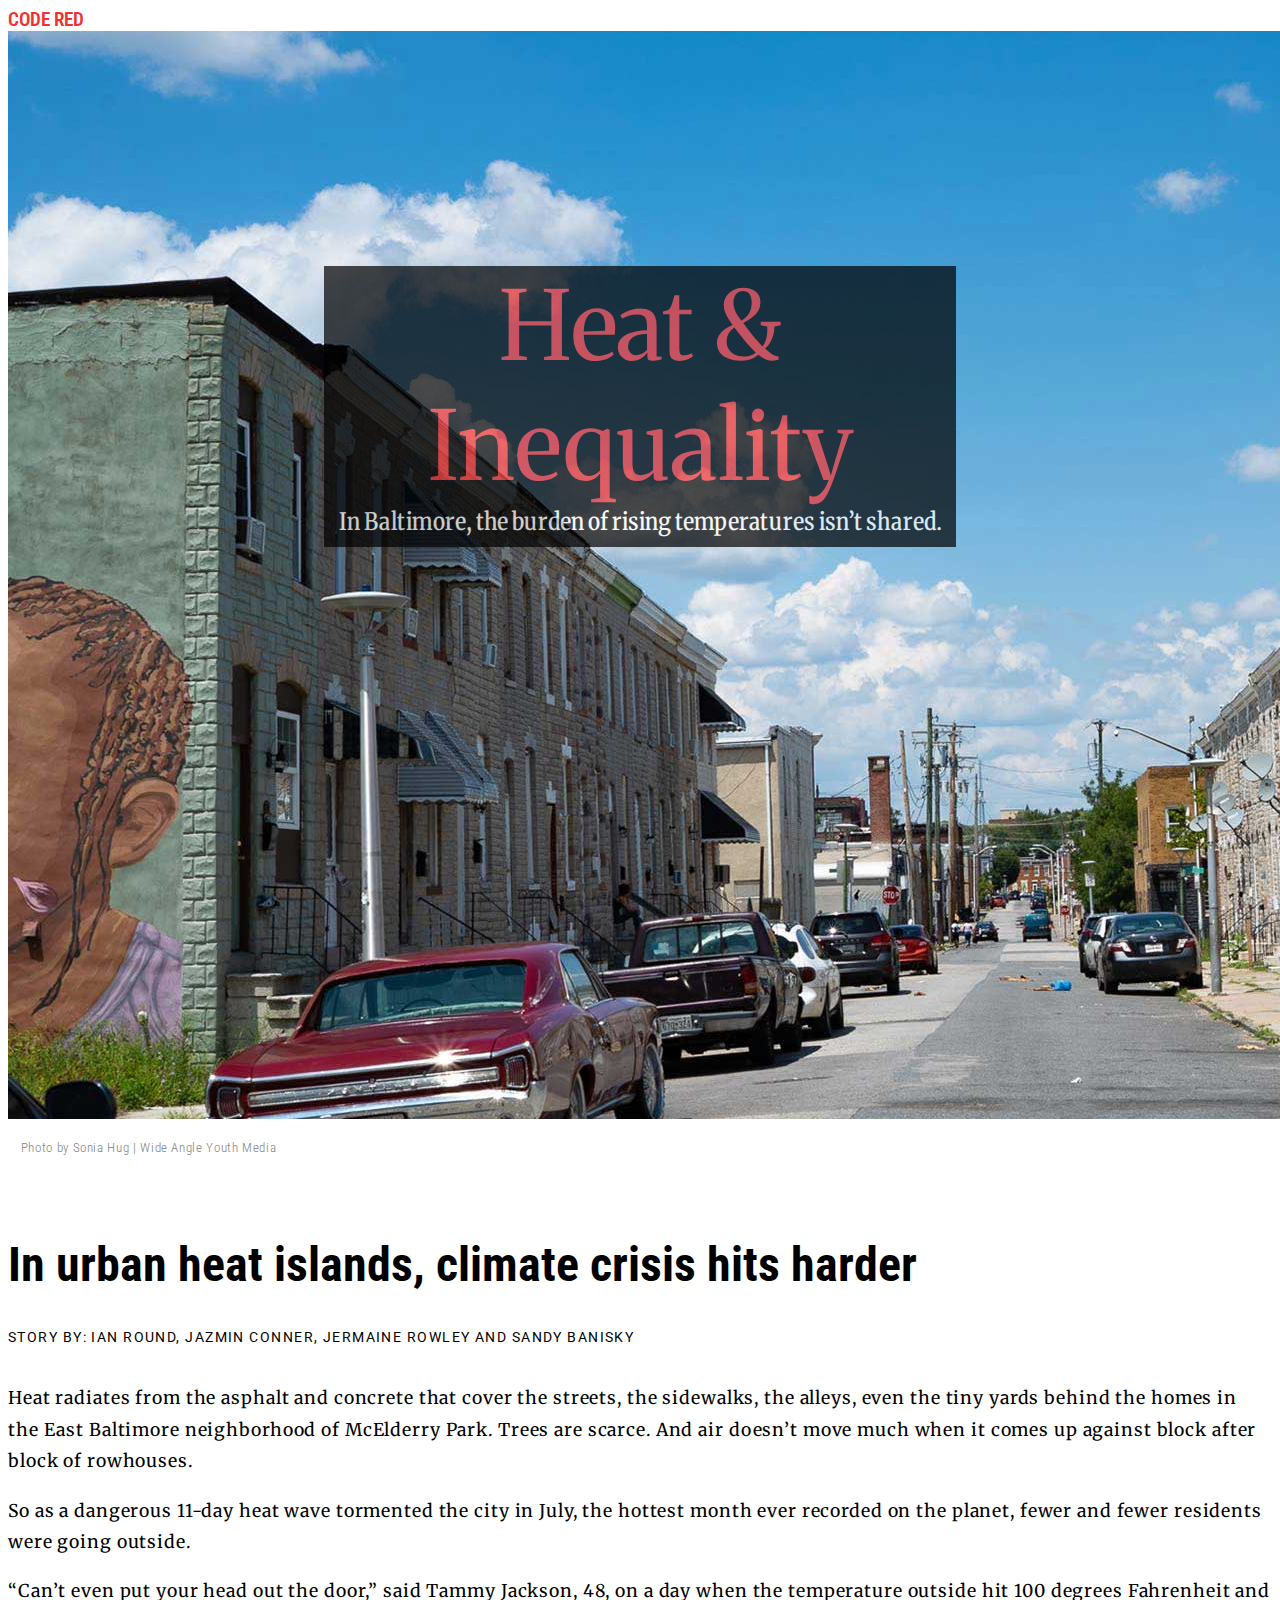
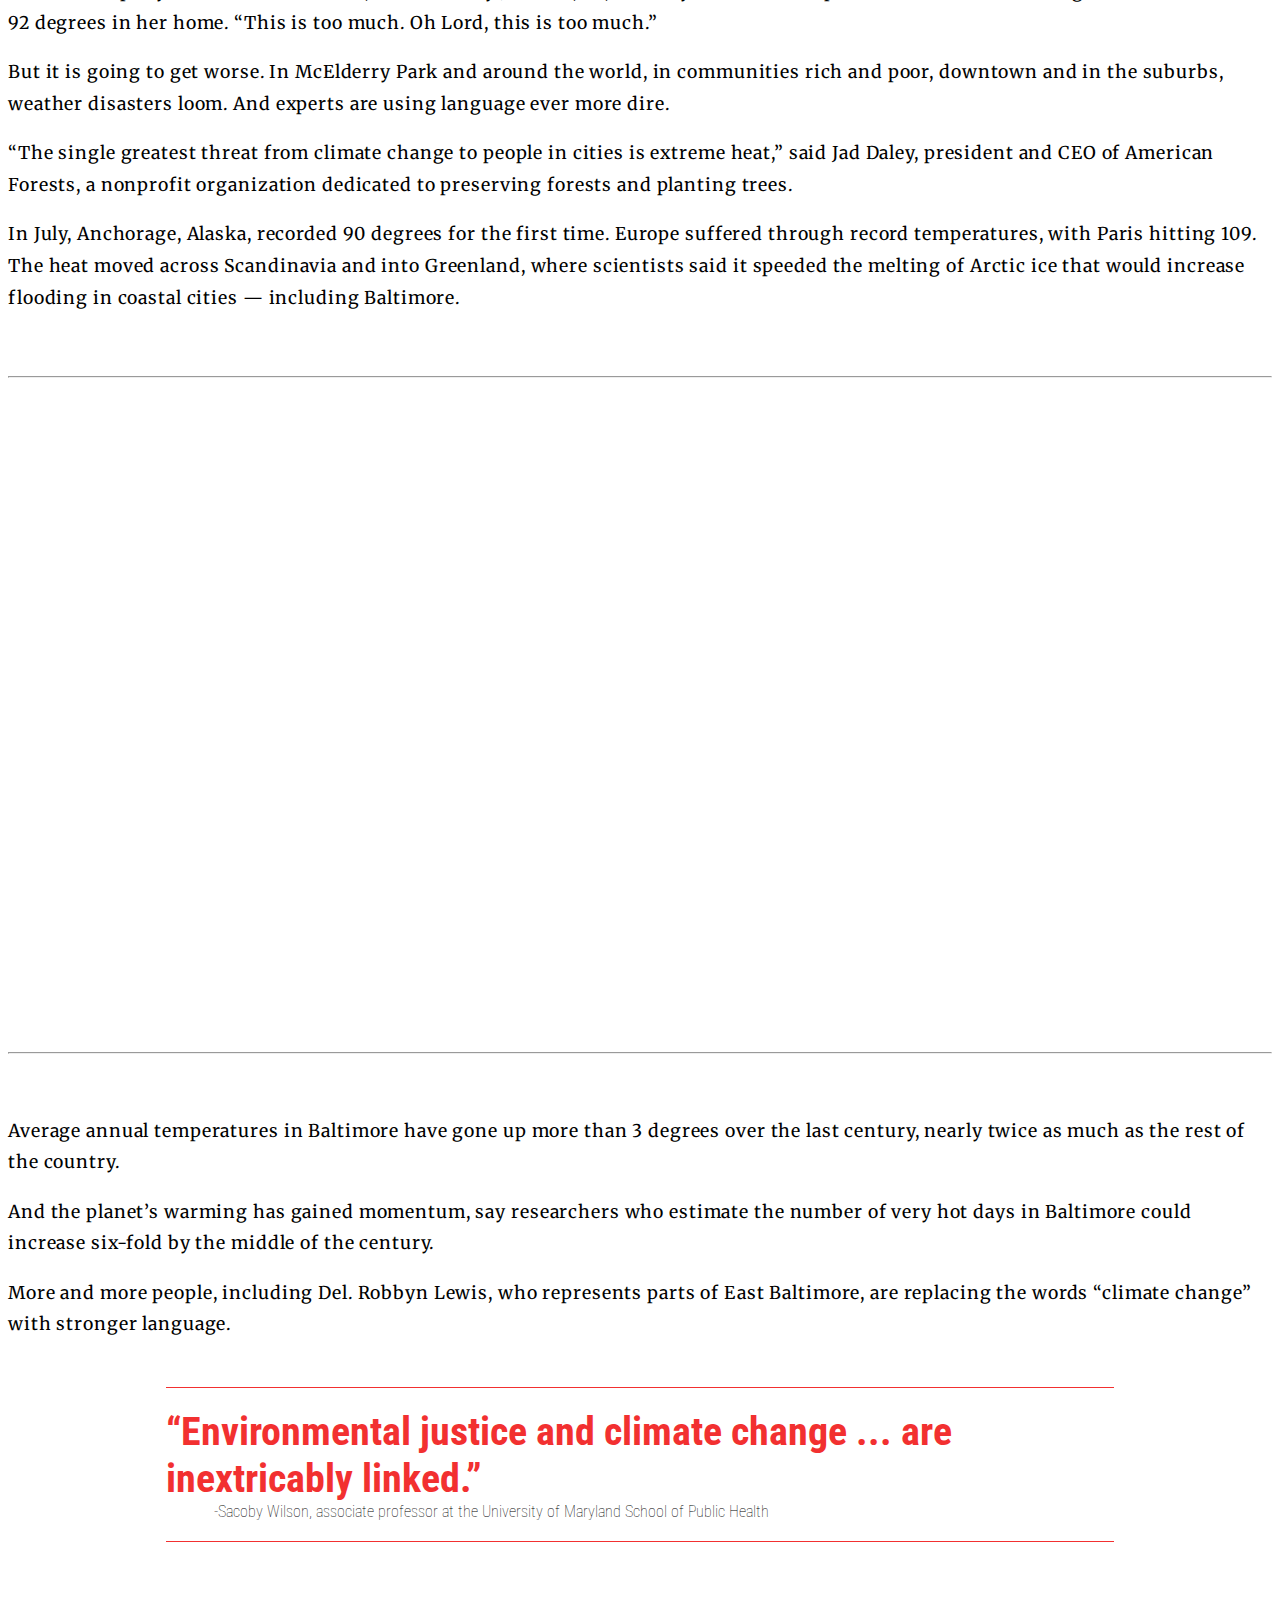
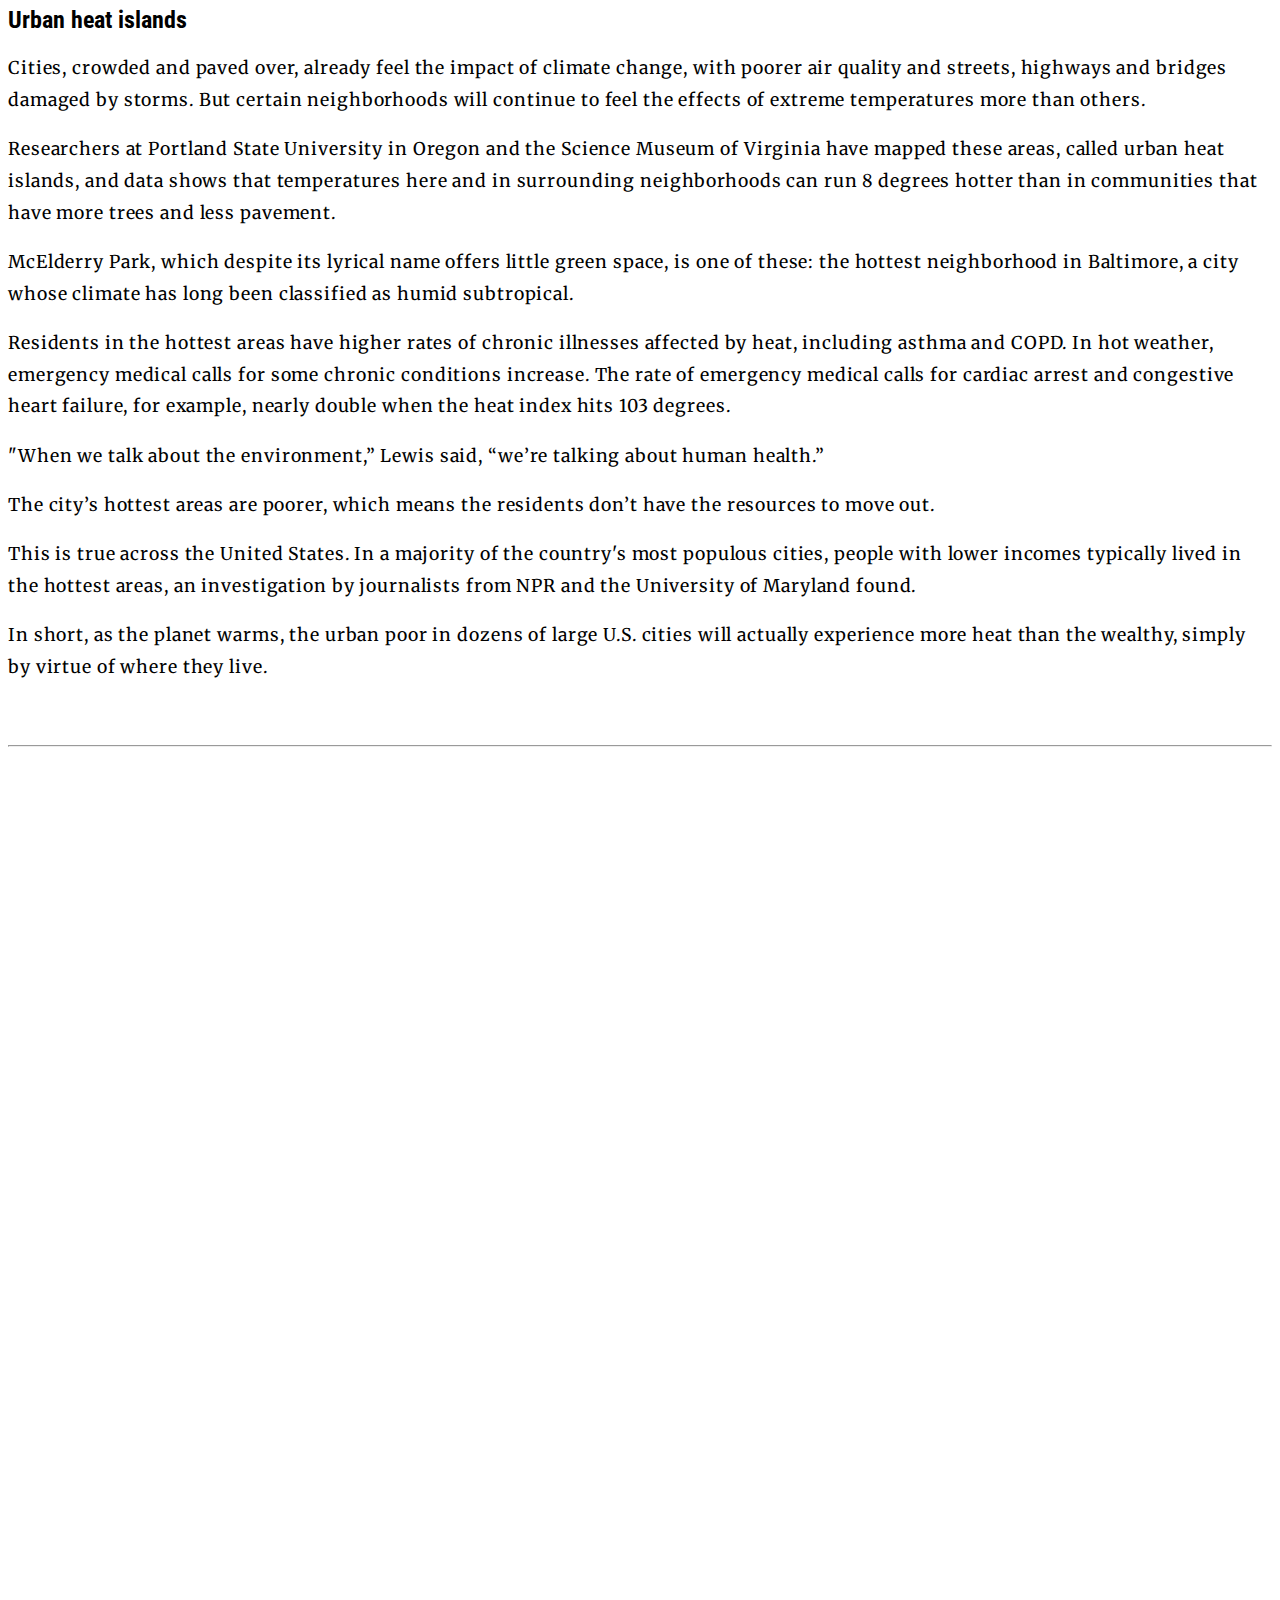
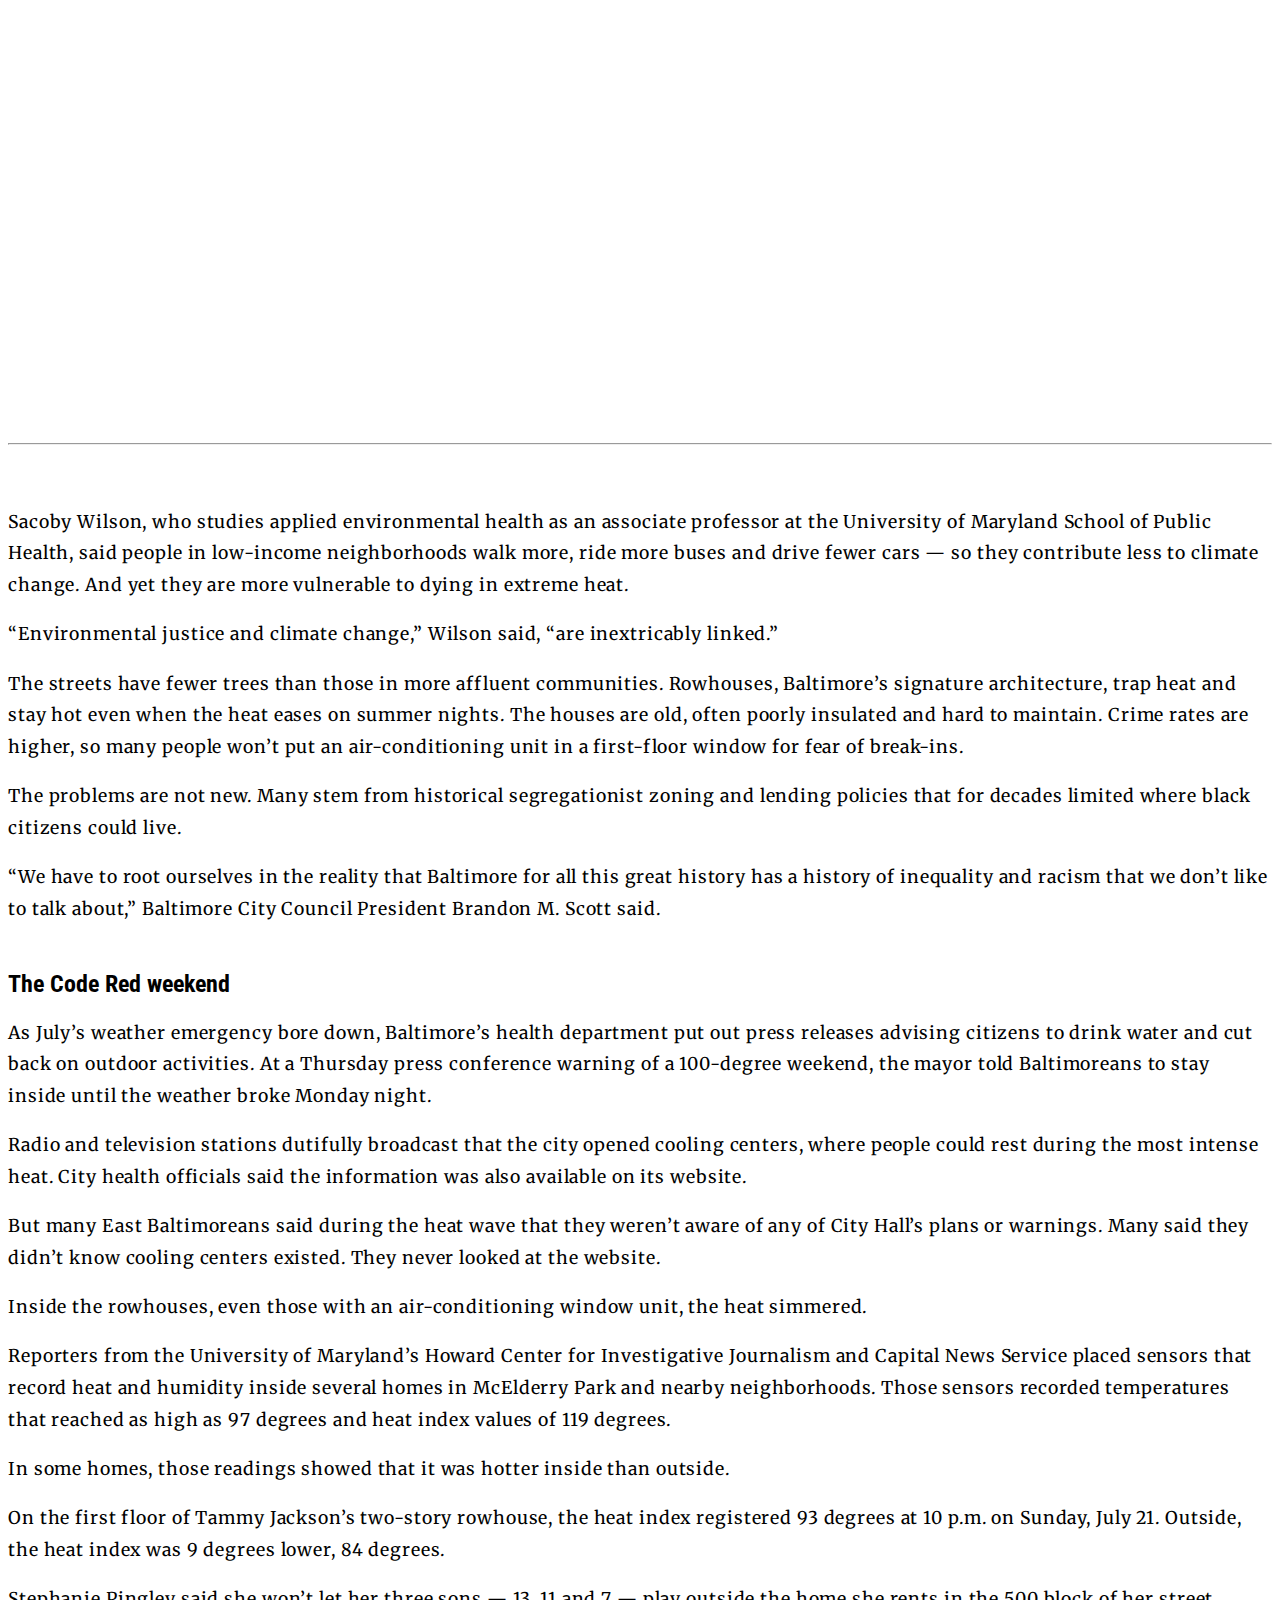
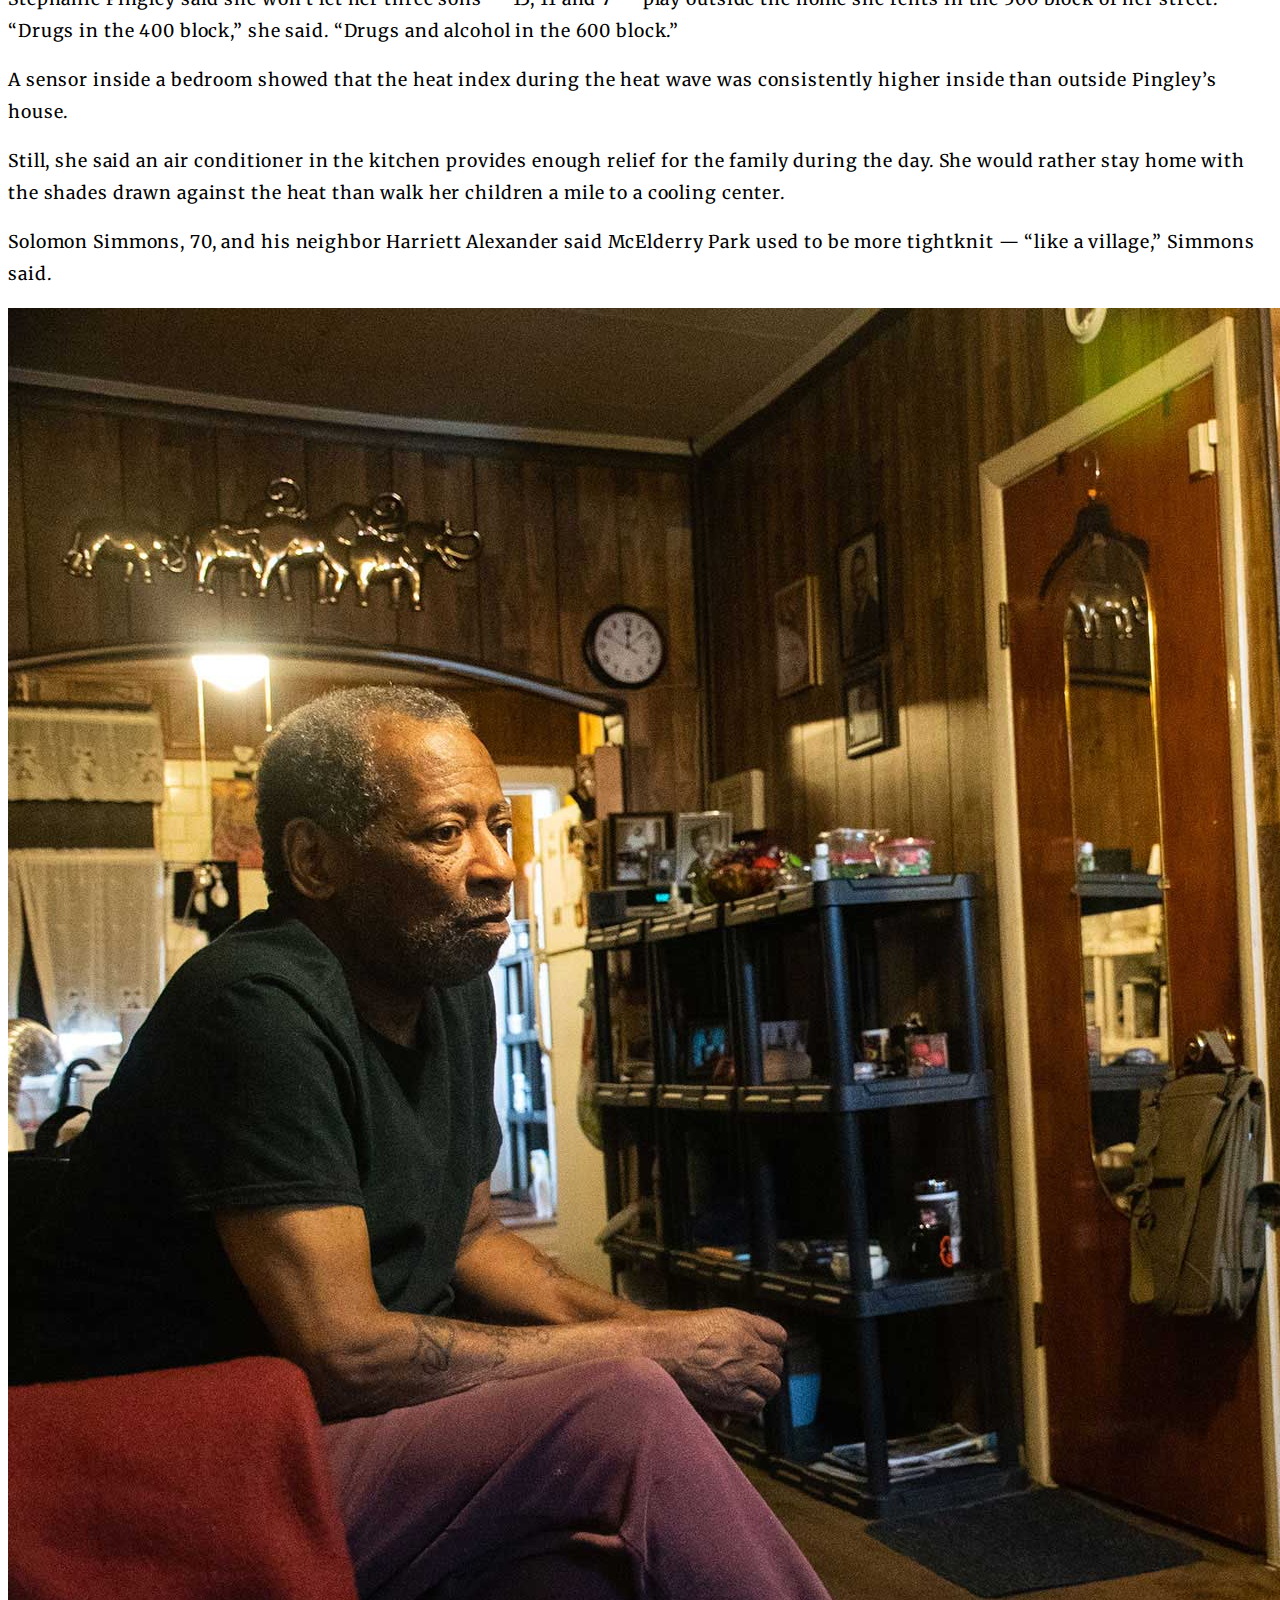
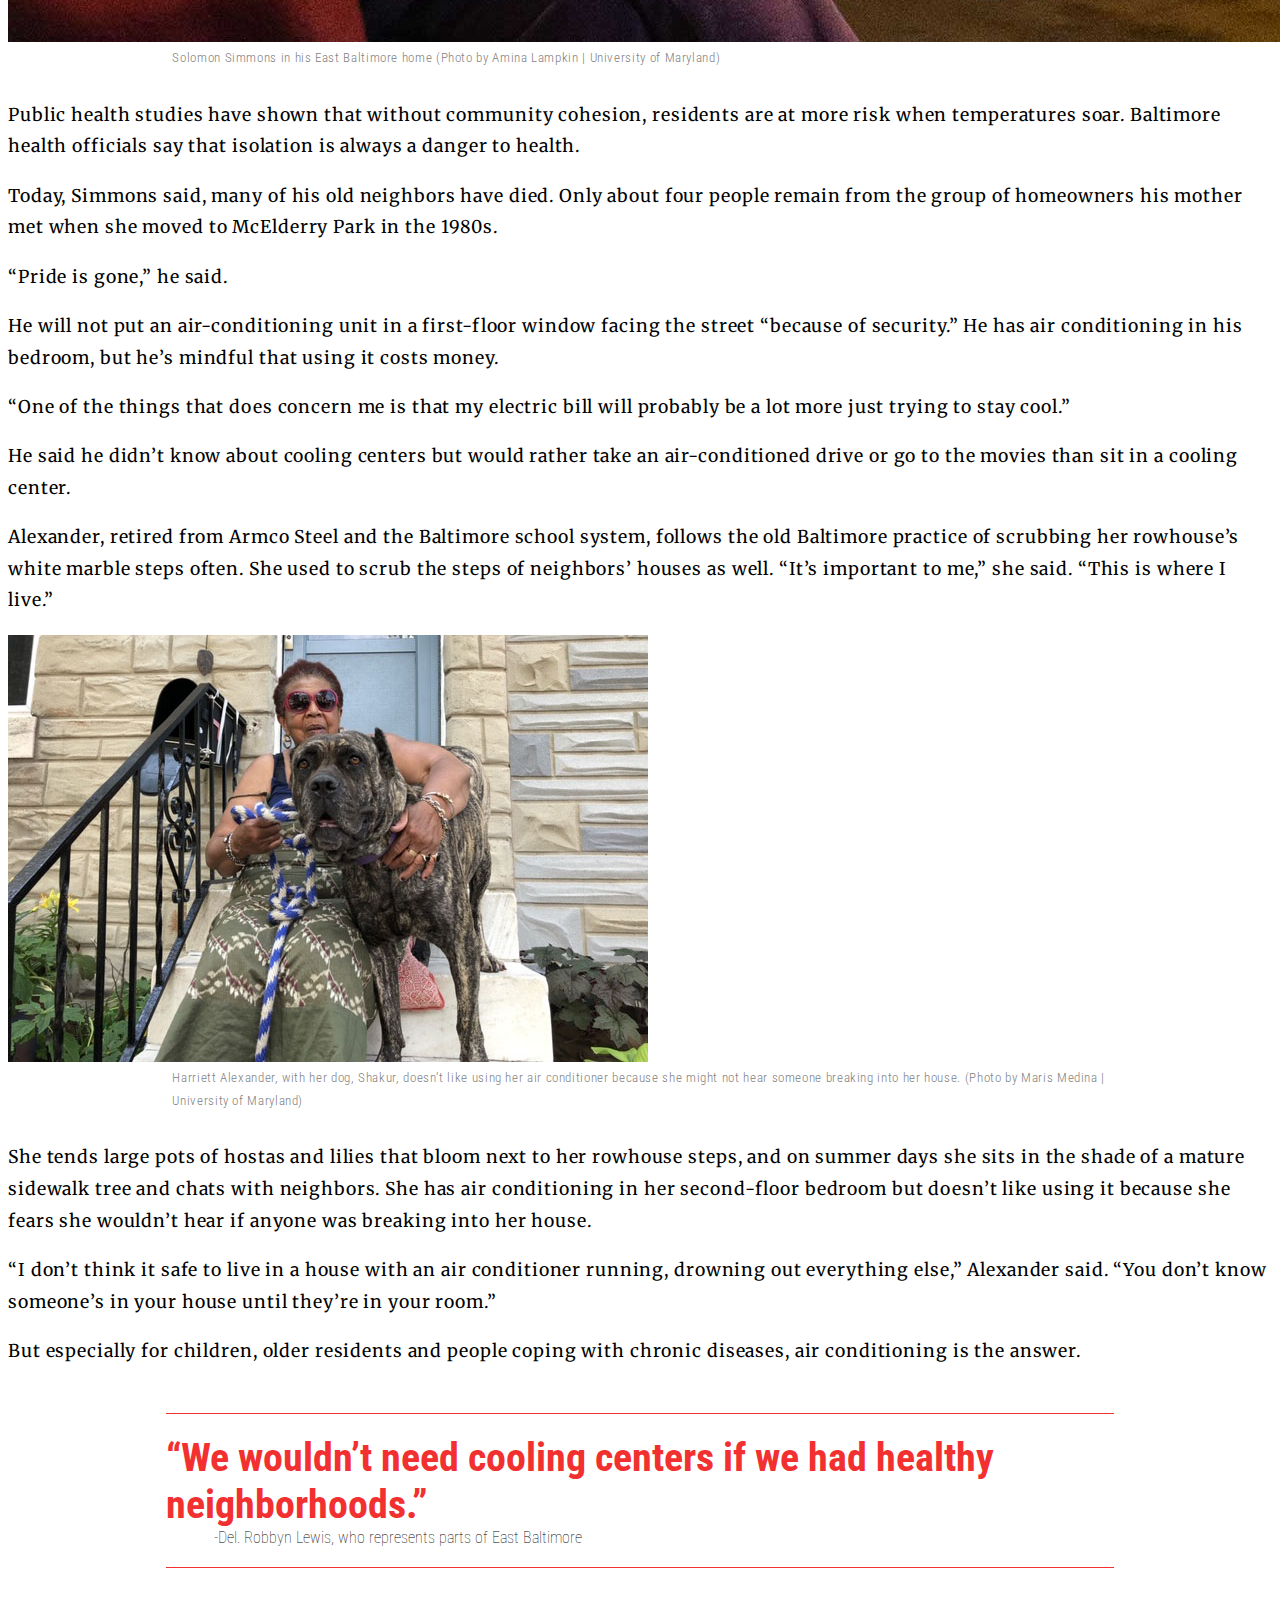
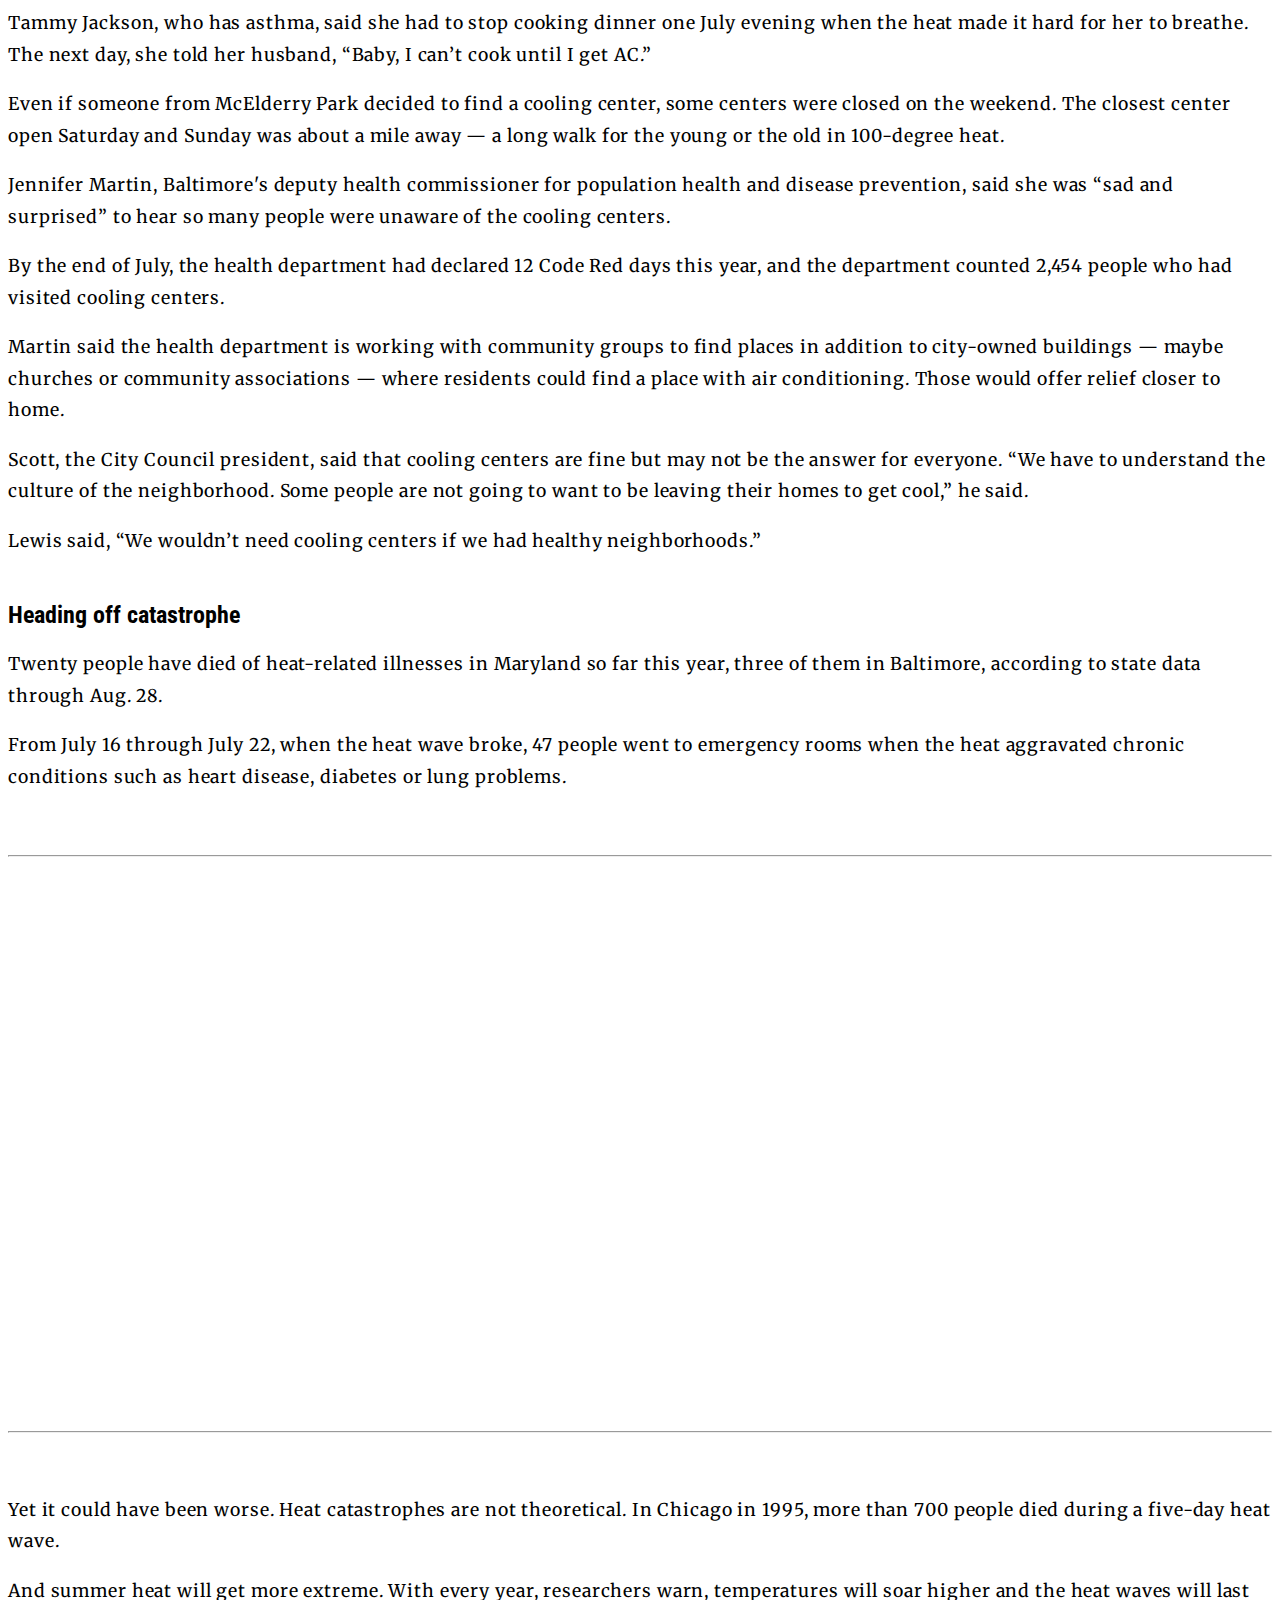
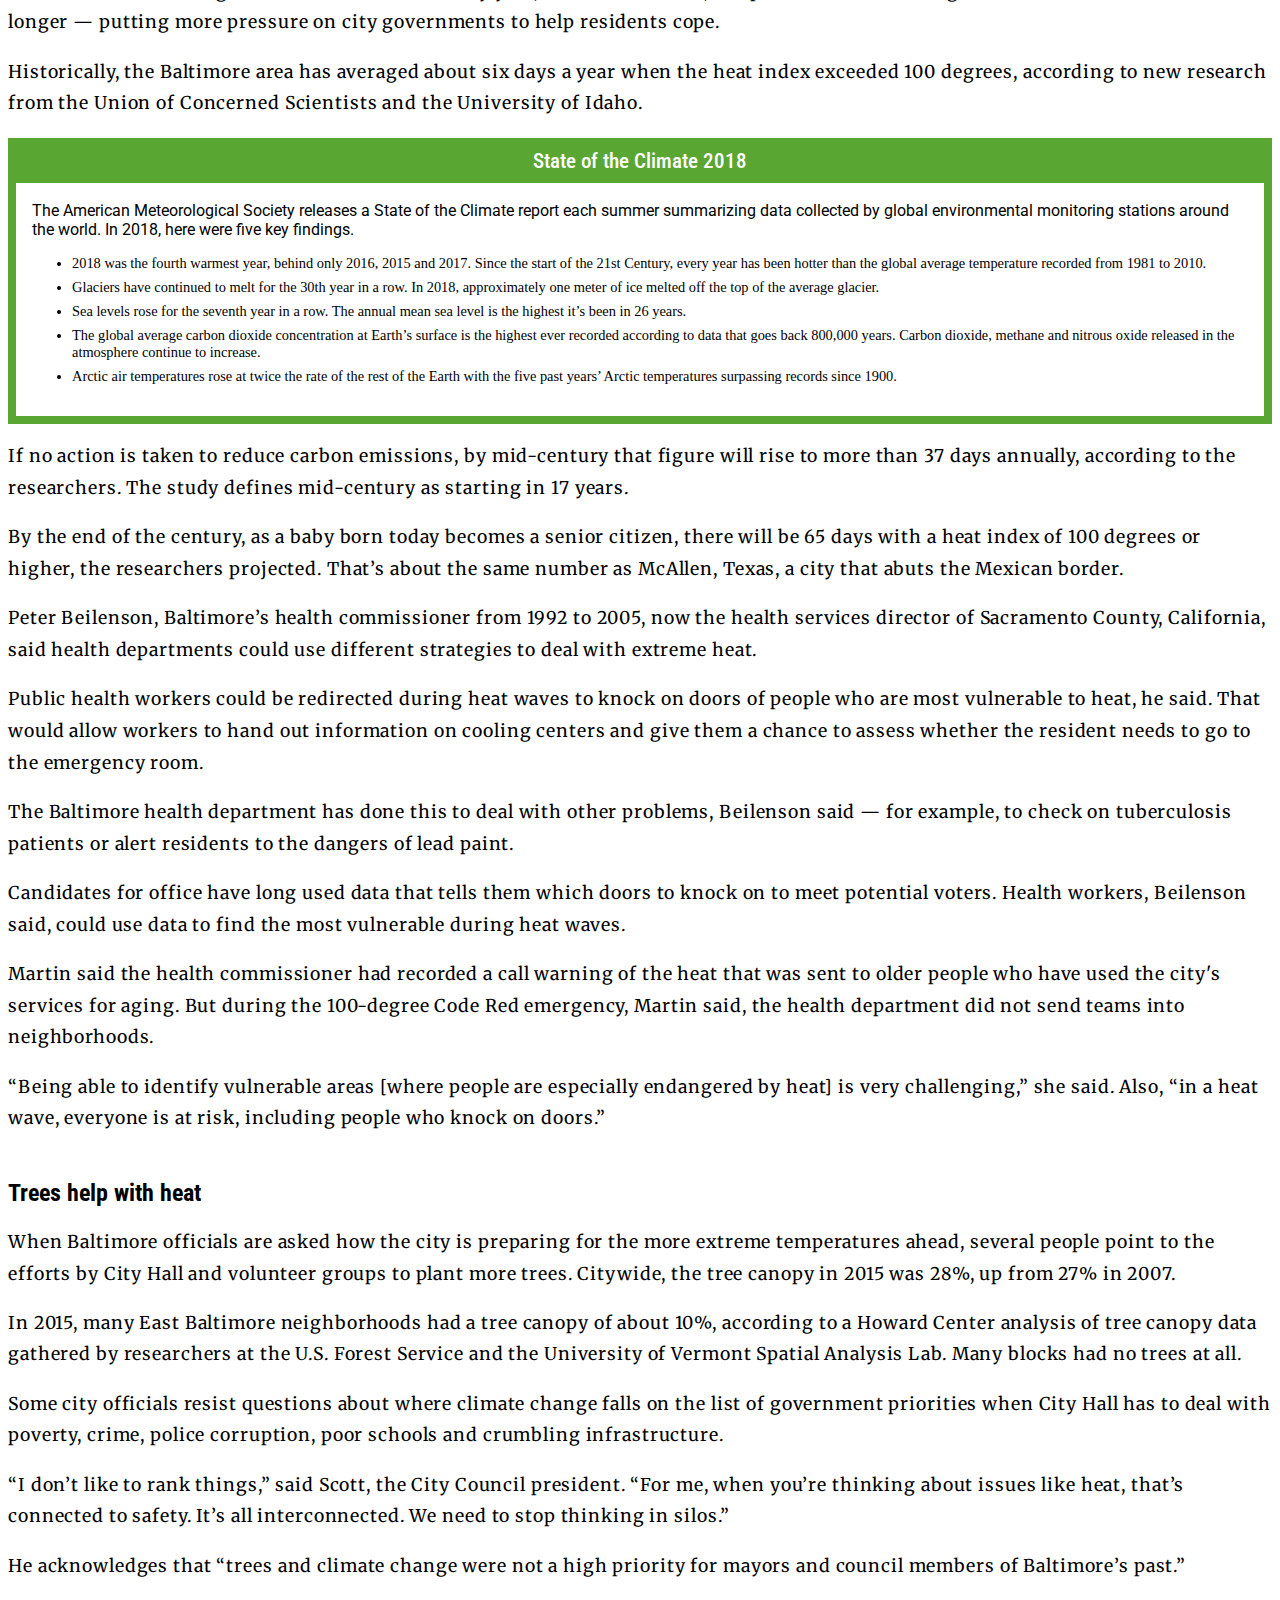
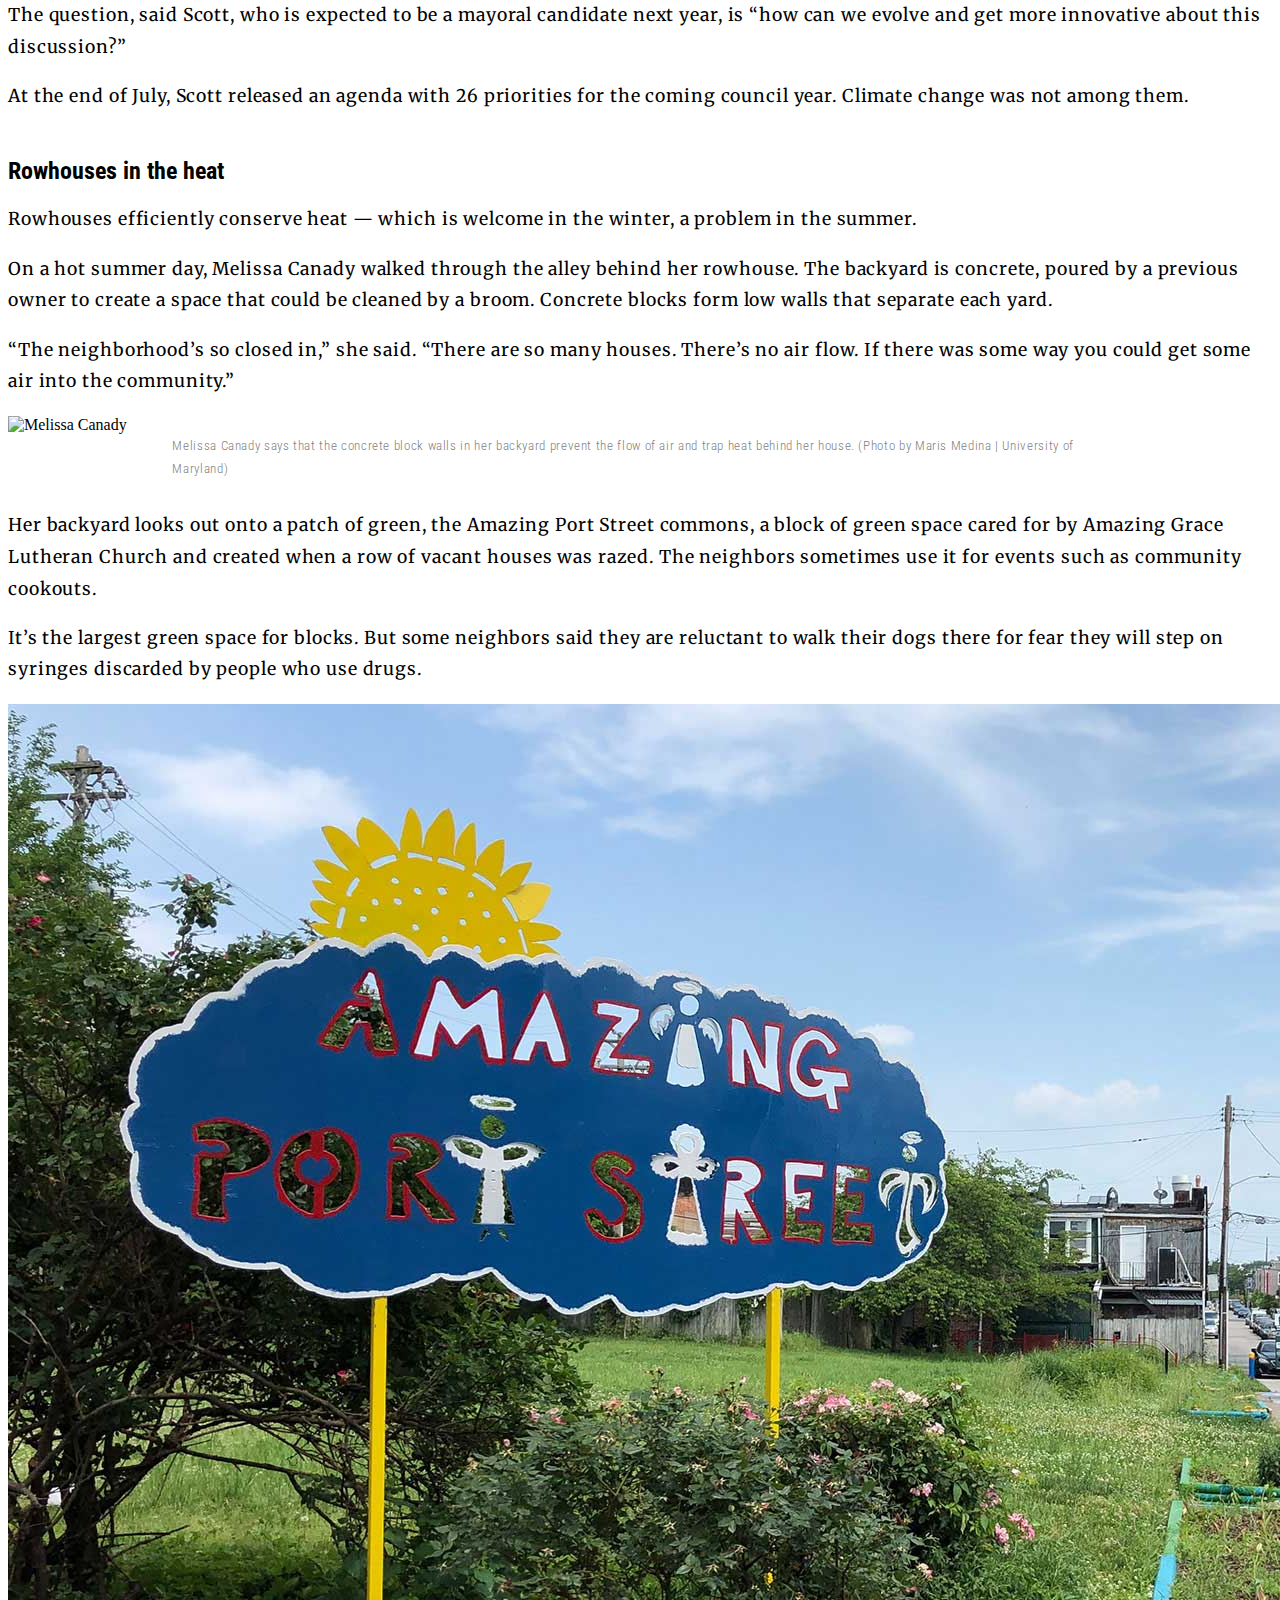
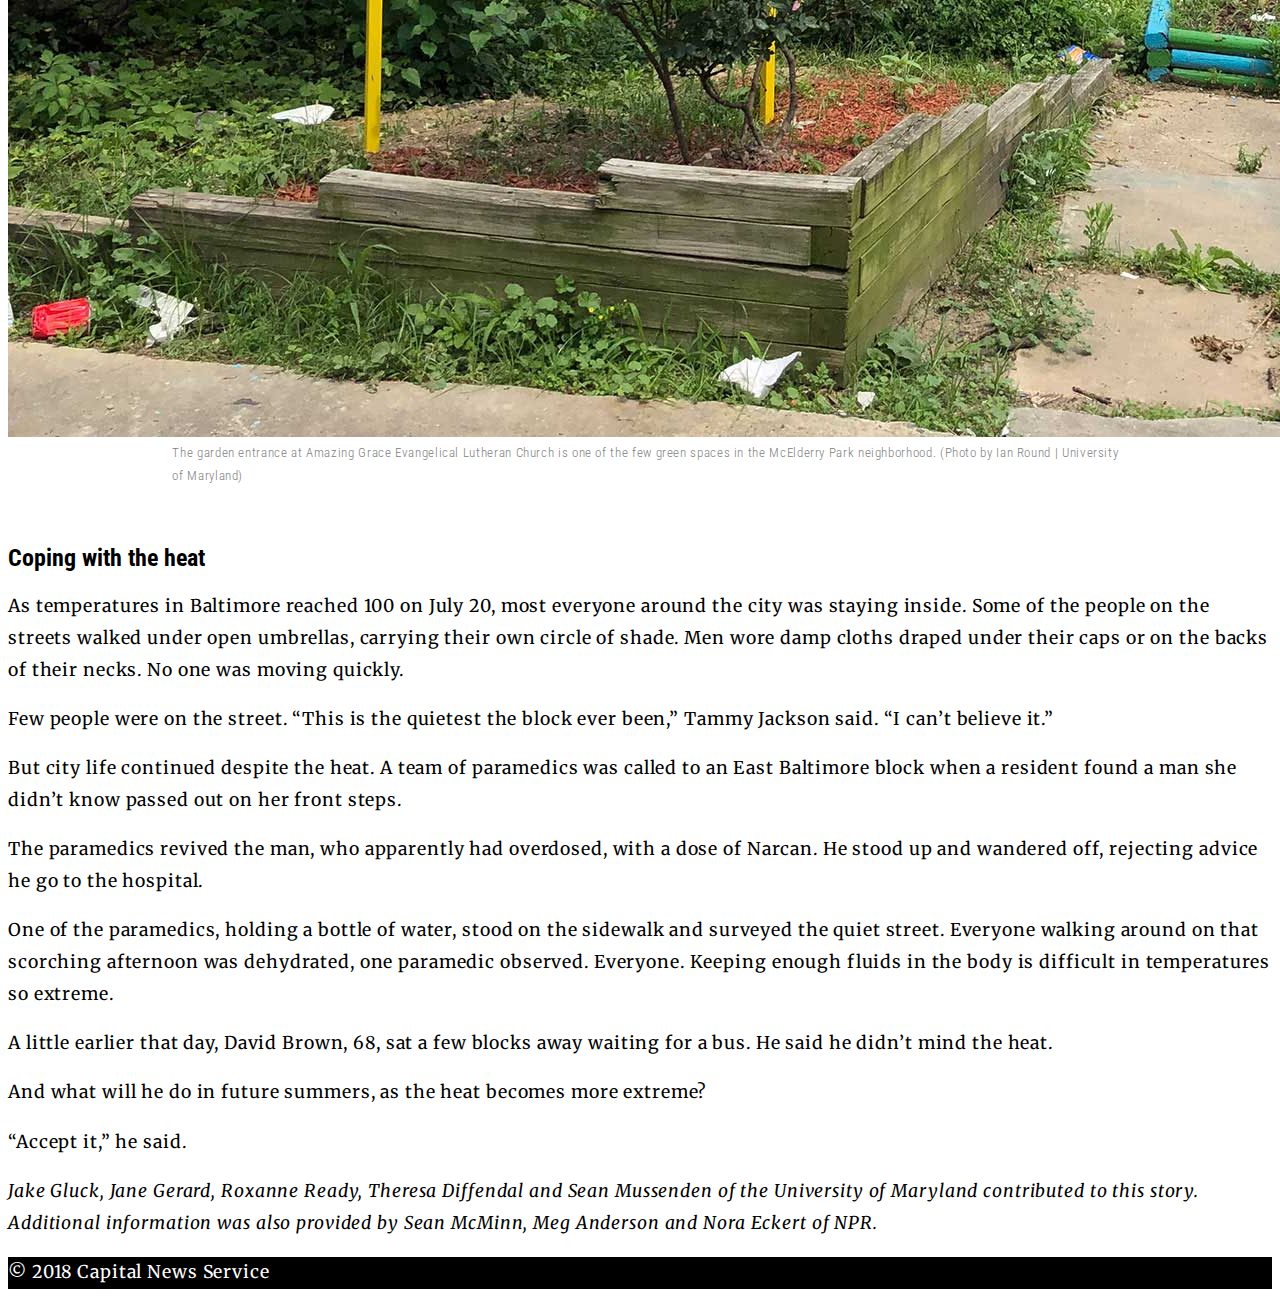
==== commit febab69a: "add" ====
--- a/climate-crisis-story/index.html
+++ b/climate-crisis-story/index.html
@@ -222,7 +222,7 @@
     </div>
   </div>
 </div>
-<img src="images/melissa-canady.jpg" alt="Melissa Canady" class="image1">
+<img src="melissa-canady.jpg" alt="Melissa Canady" >
 <p class="caption">Melissa Canady says that the concrete block walls in her backyard prevent the flow of air and trap heat behind her house. (Photo by Maris Medina | University of Maryland)</p>
 <div class="container">
   <div class="row justify-content-center">
@@ -232,7 +232,7 @@
     </div>
   </div>
 </div>
-<img src="images/amazing-grace-garden.jpg" alt="The Amazing Port Street commons" class="image1">
+<img src="amazing-grace-garden.jpg" alt="The Amazing Port Street commons" >
 <p class="caption">The garden entrance at Amazing Grace Evangelical Lutheran Church is one of the few green spaces in the McElderry Park neighborhood. (Photo by Ian Round | University of Maryland) </p>
 <div class="container">
   <div class="row justify-content-center">
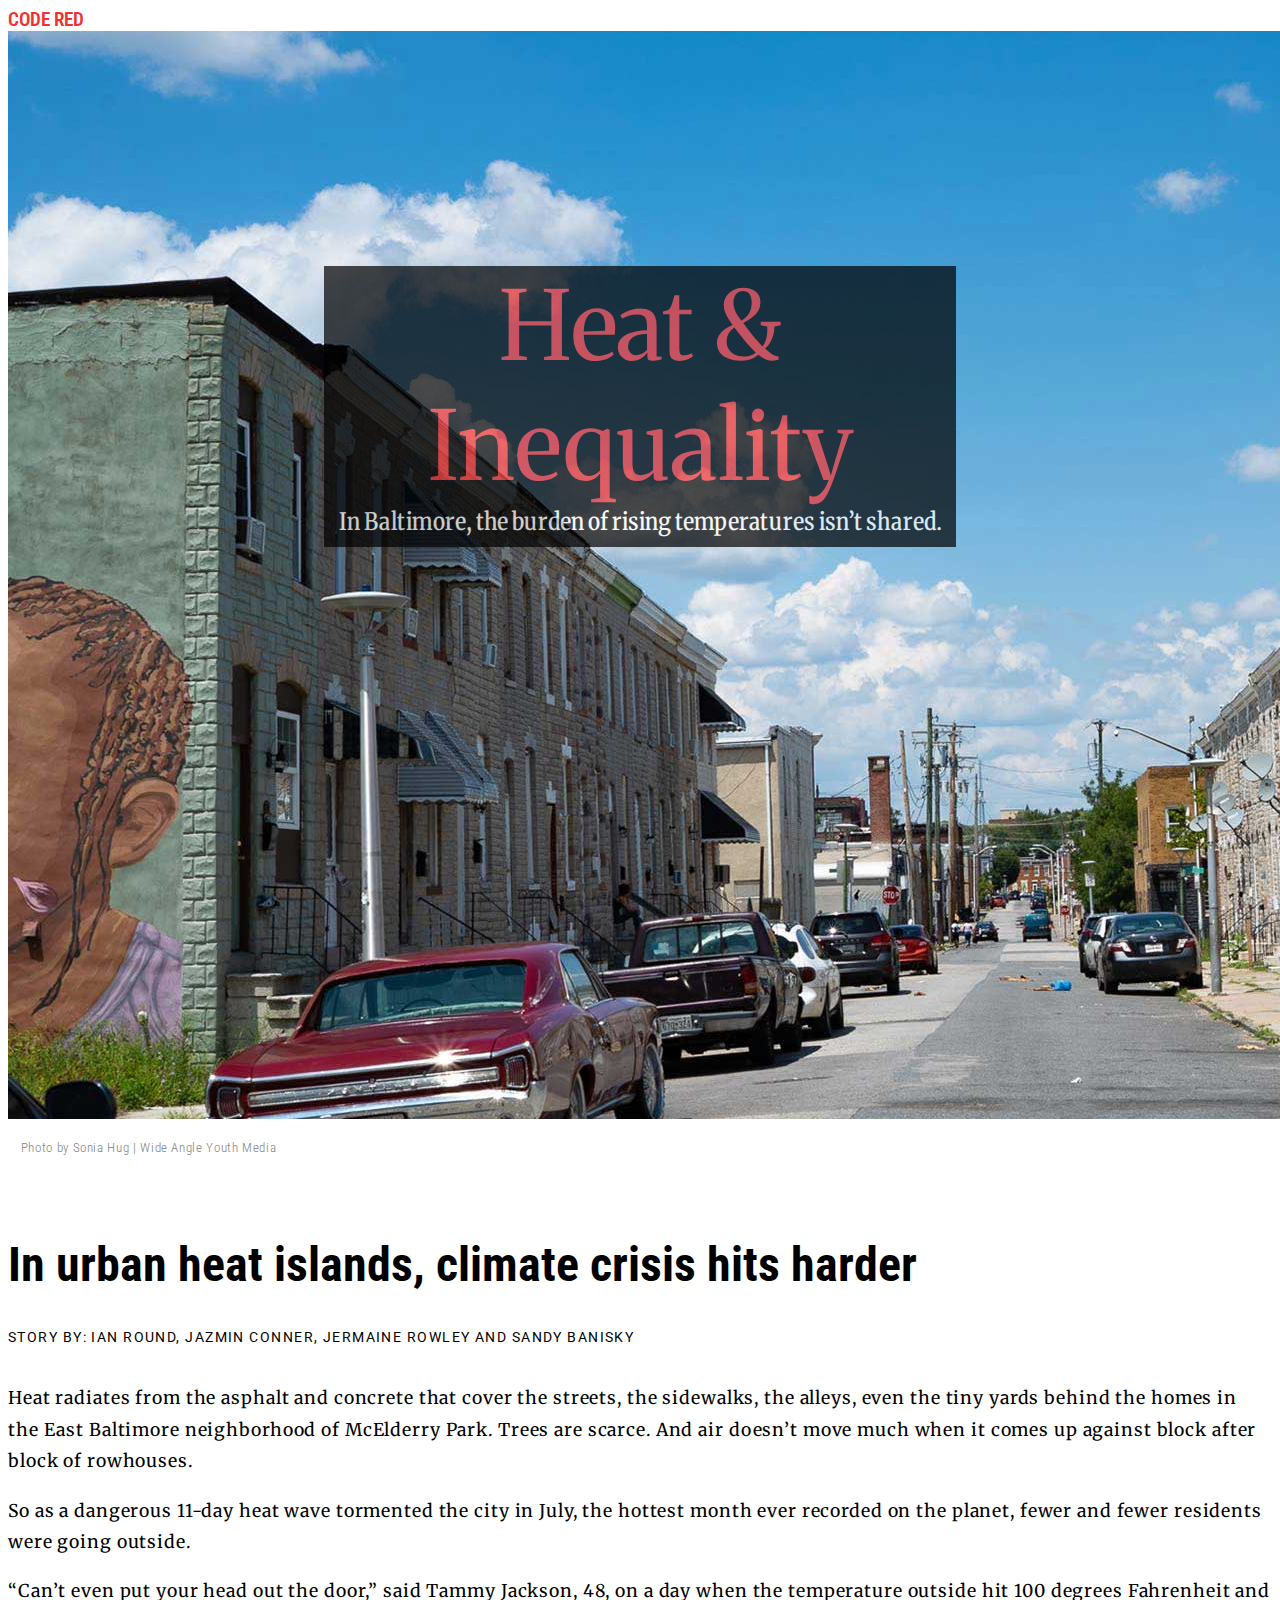
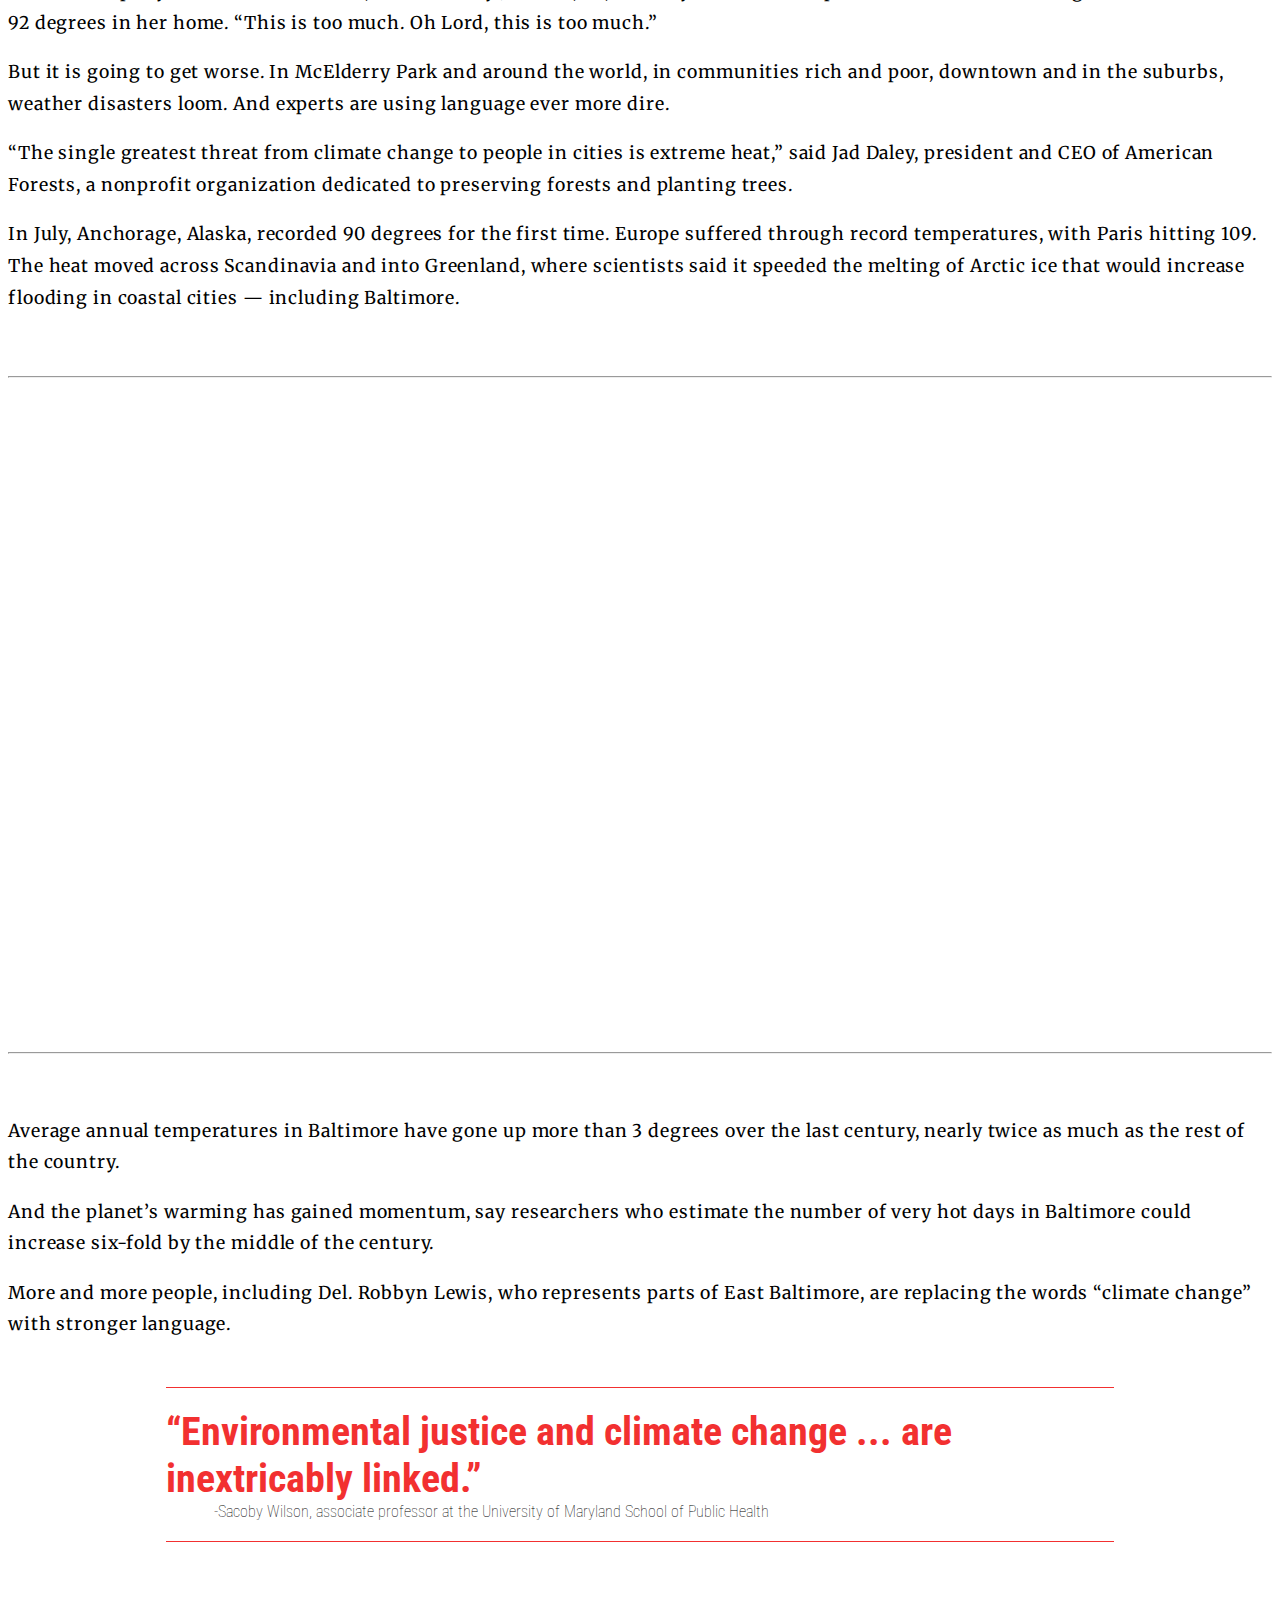
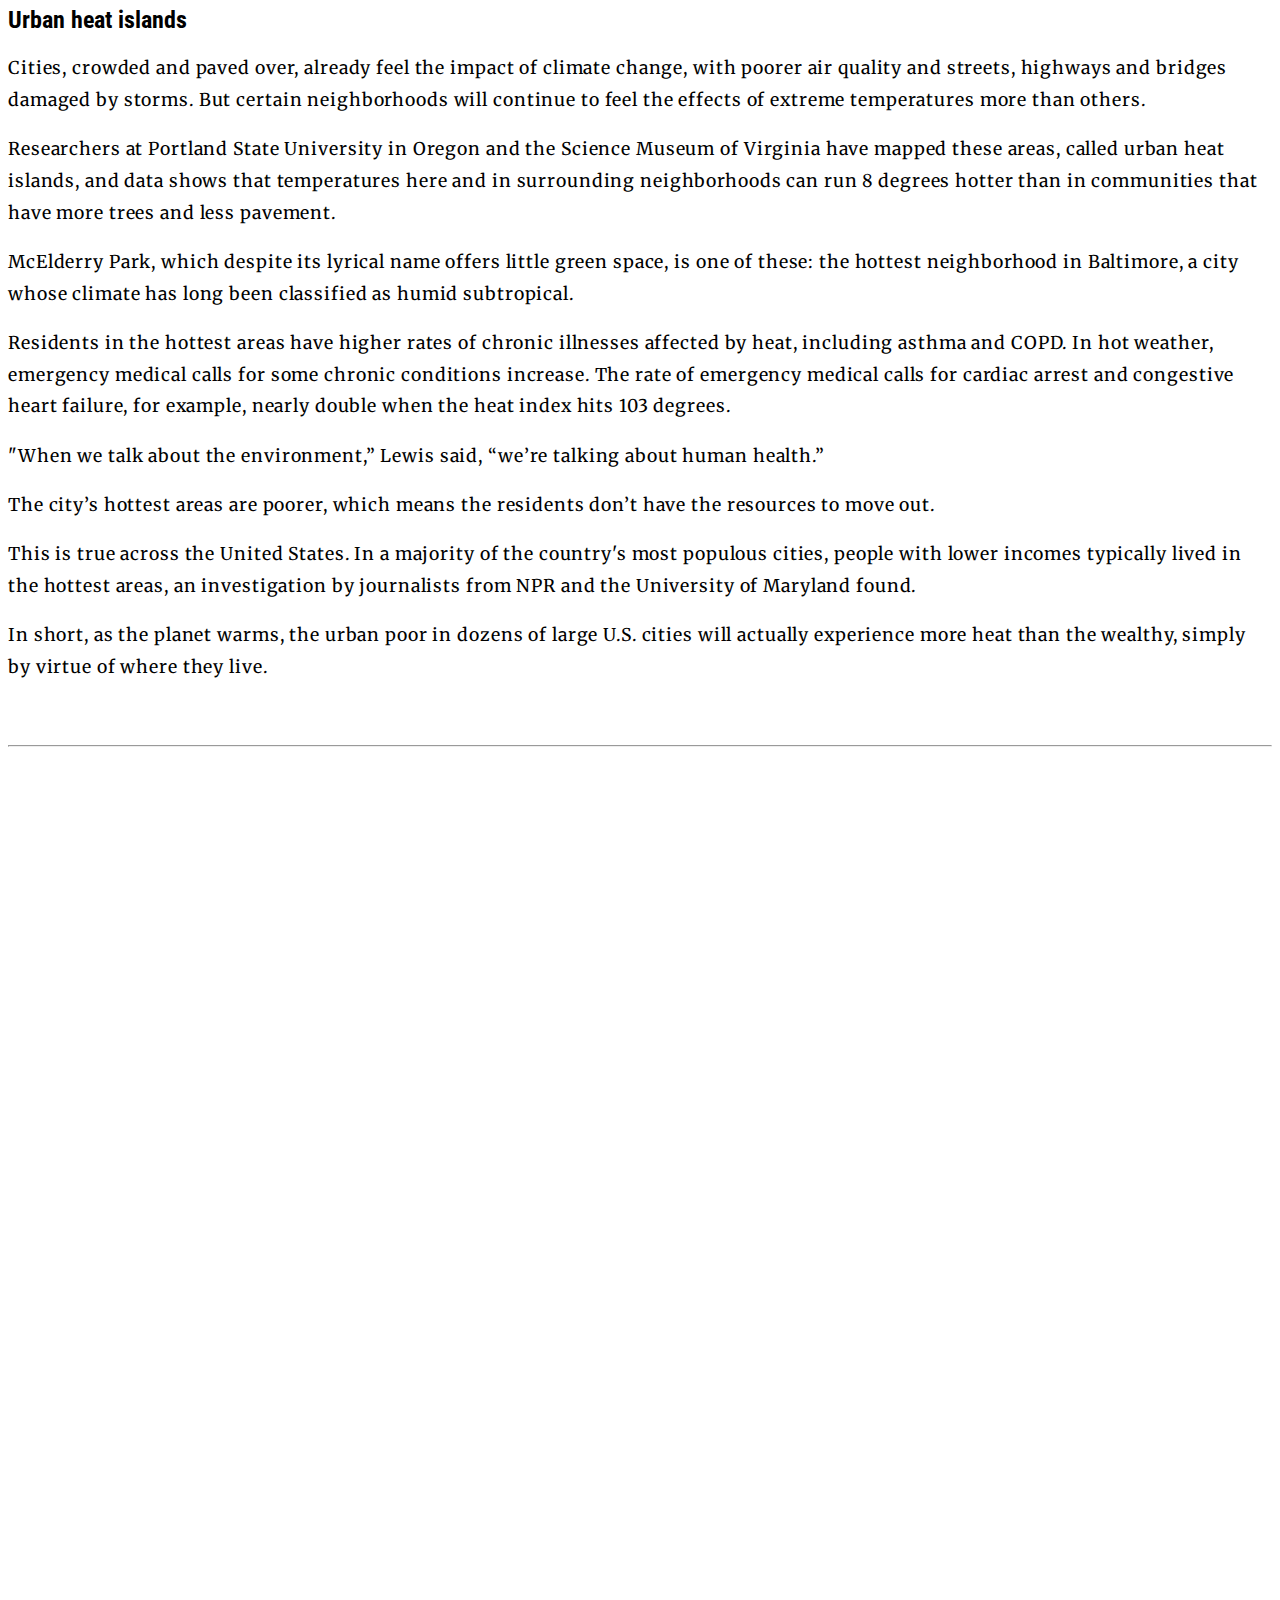
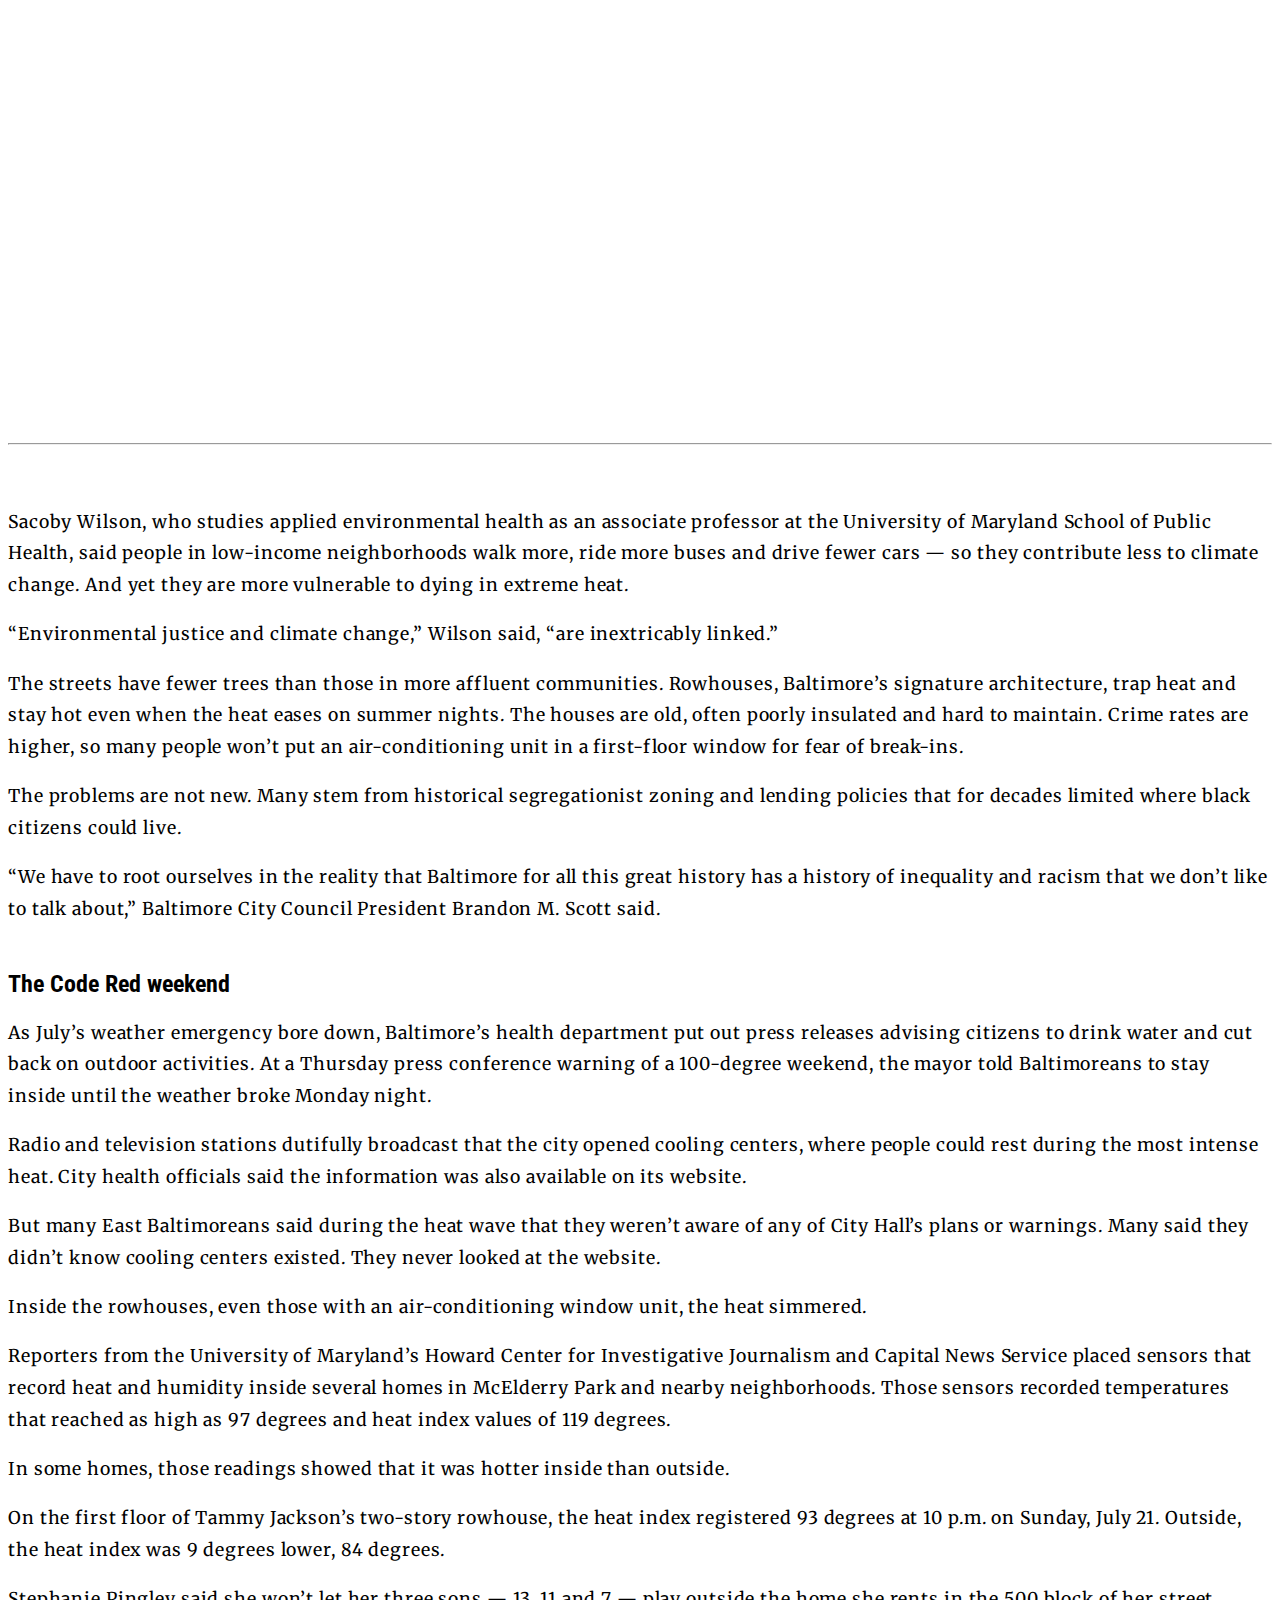
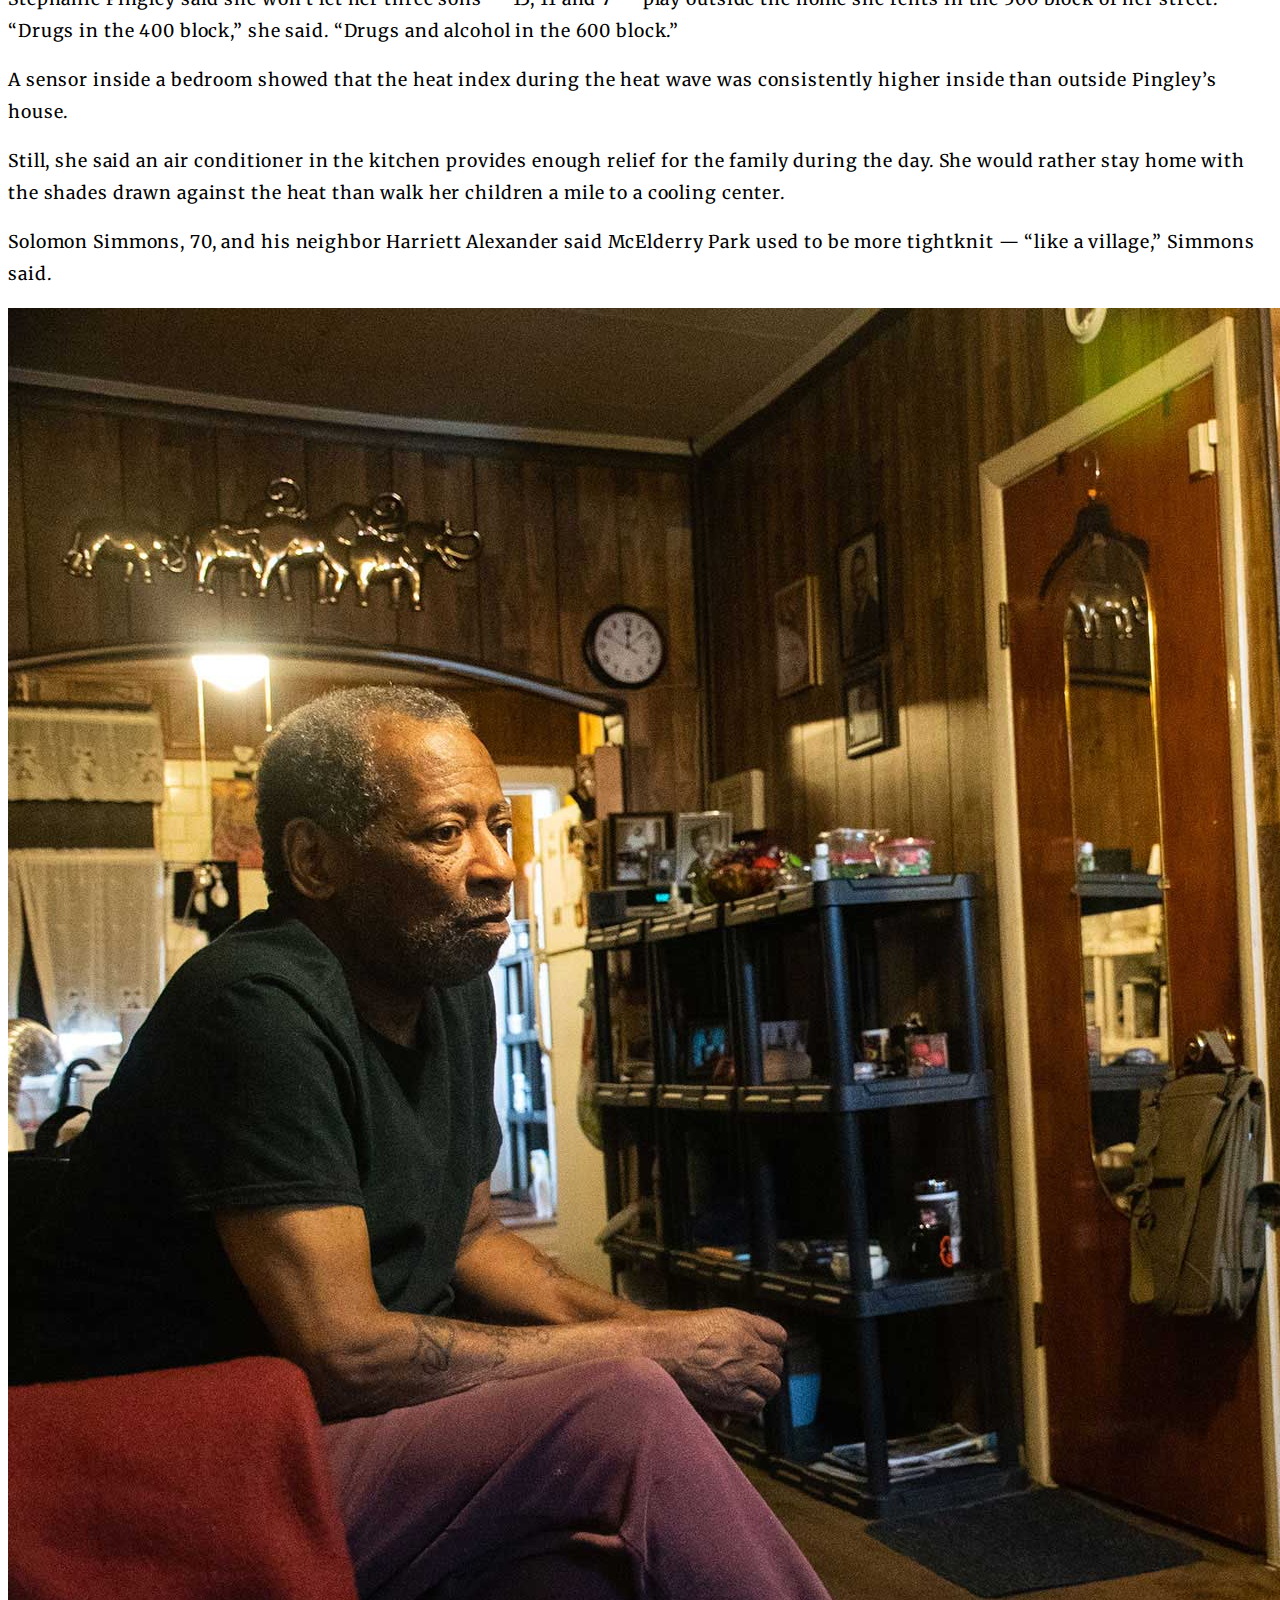
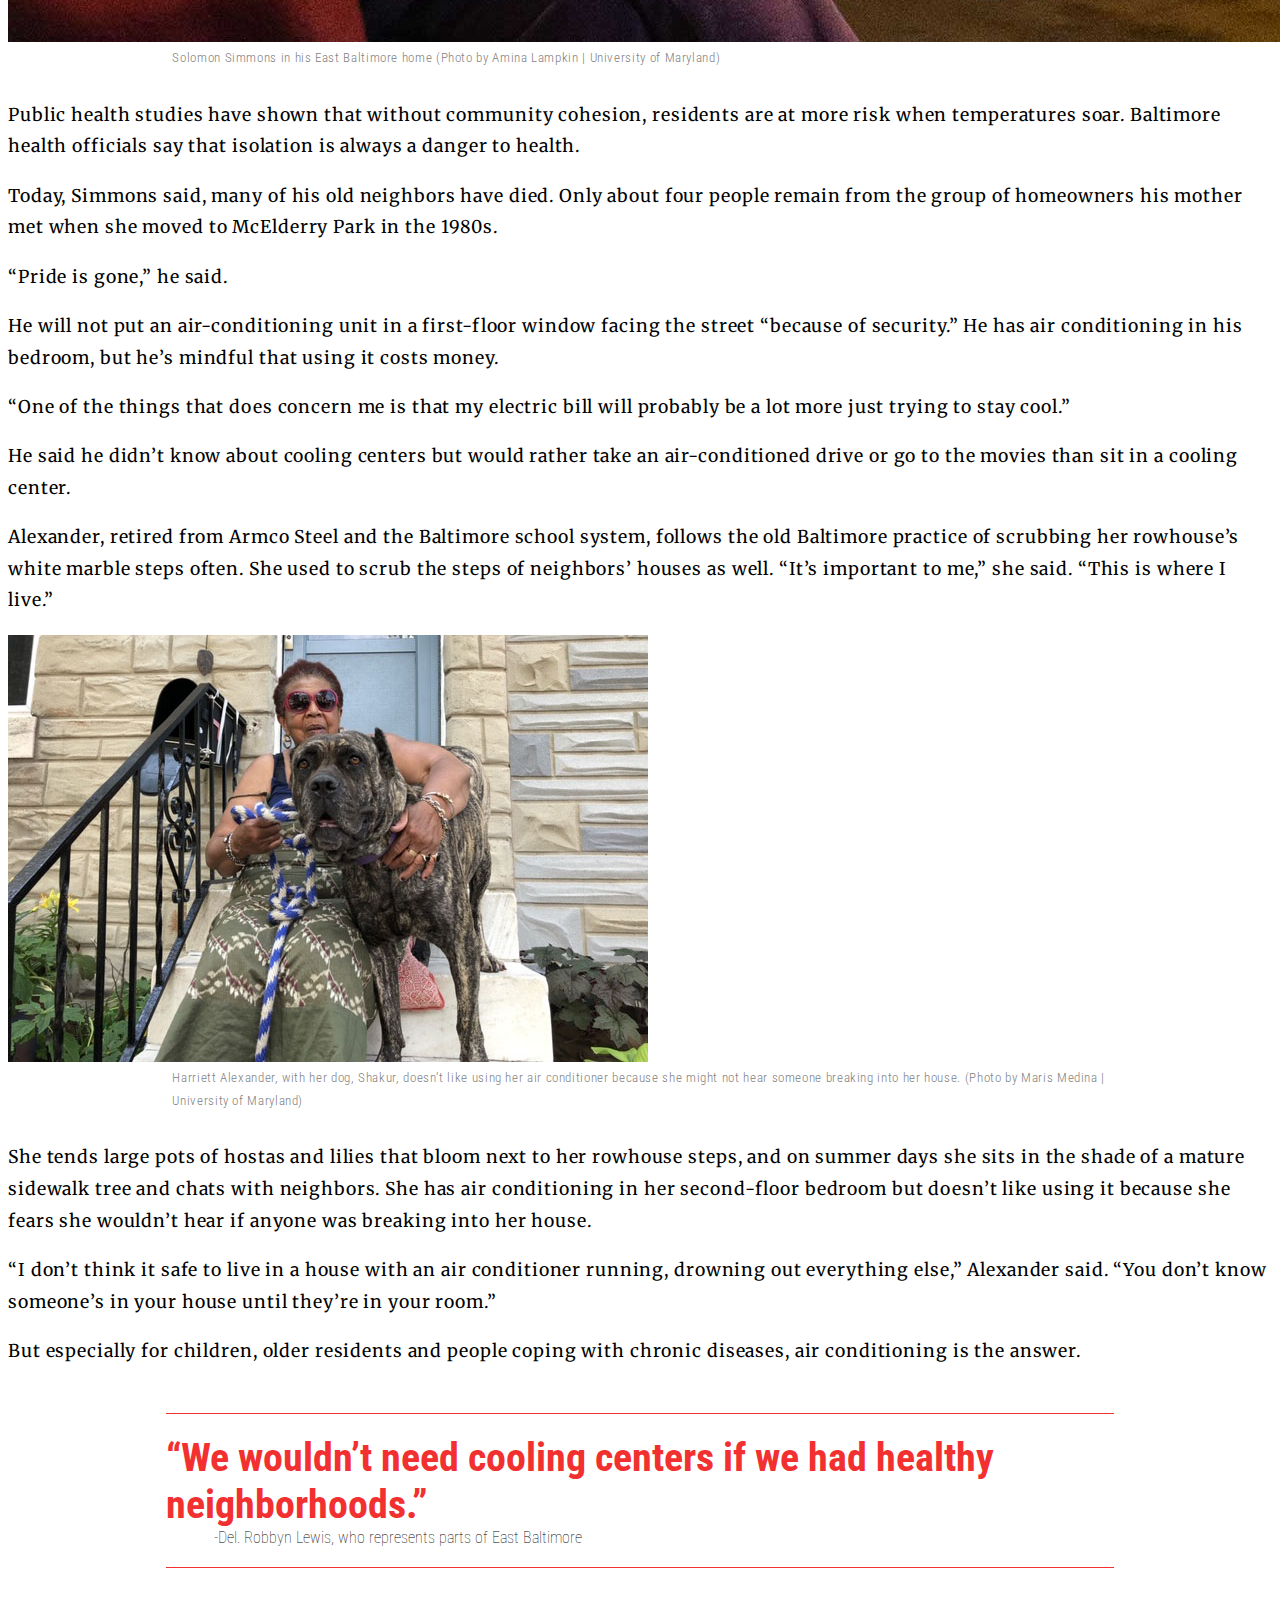
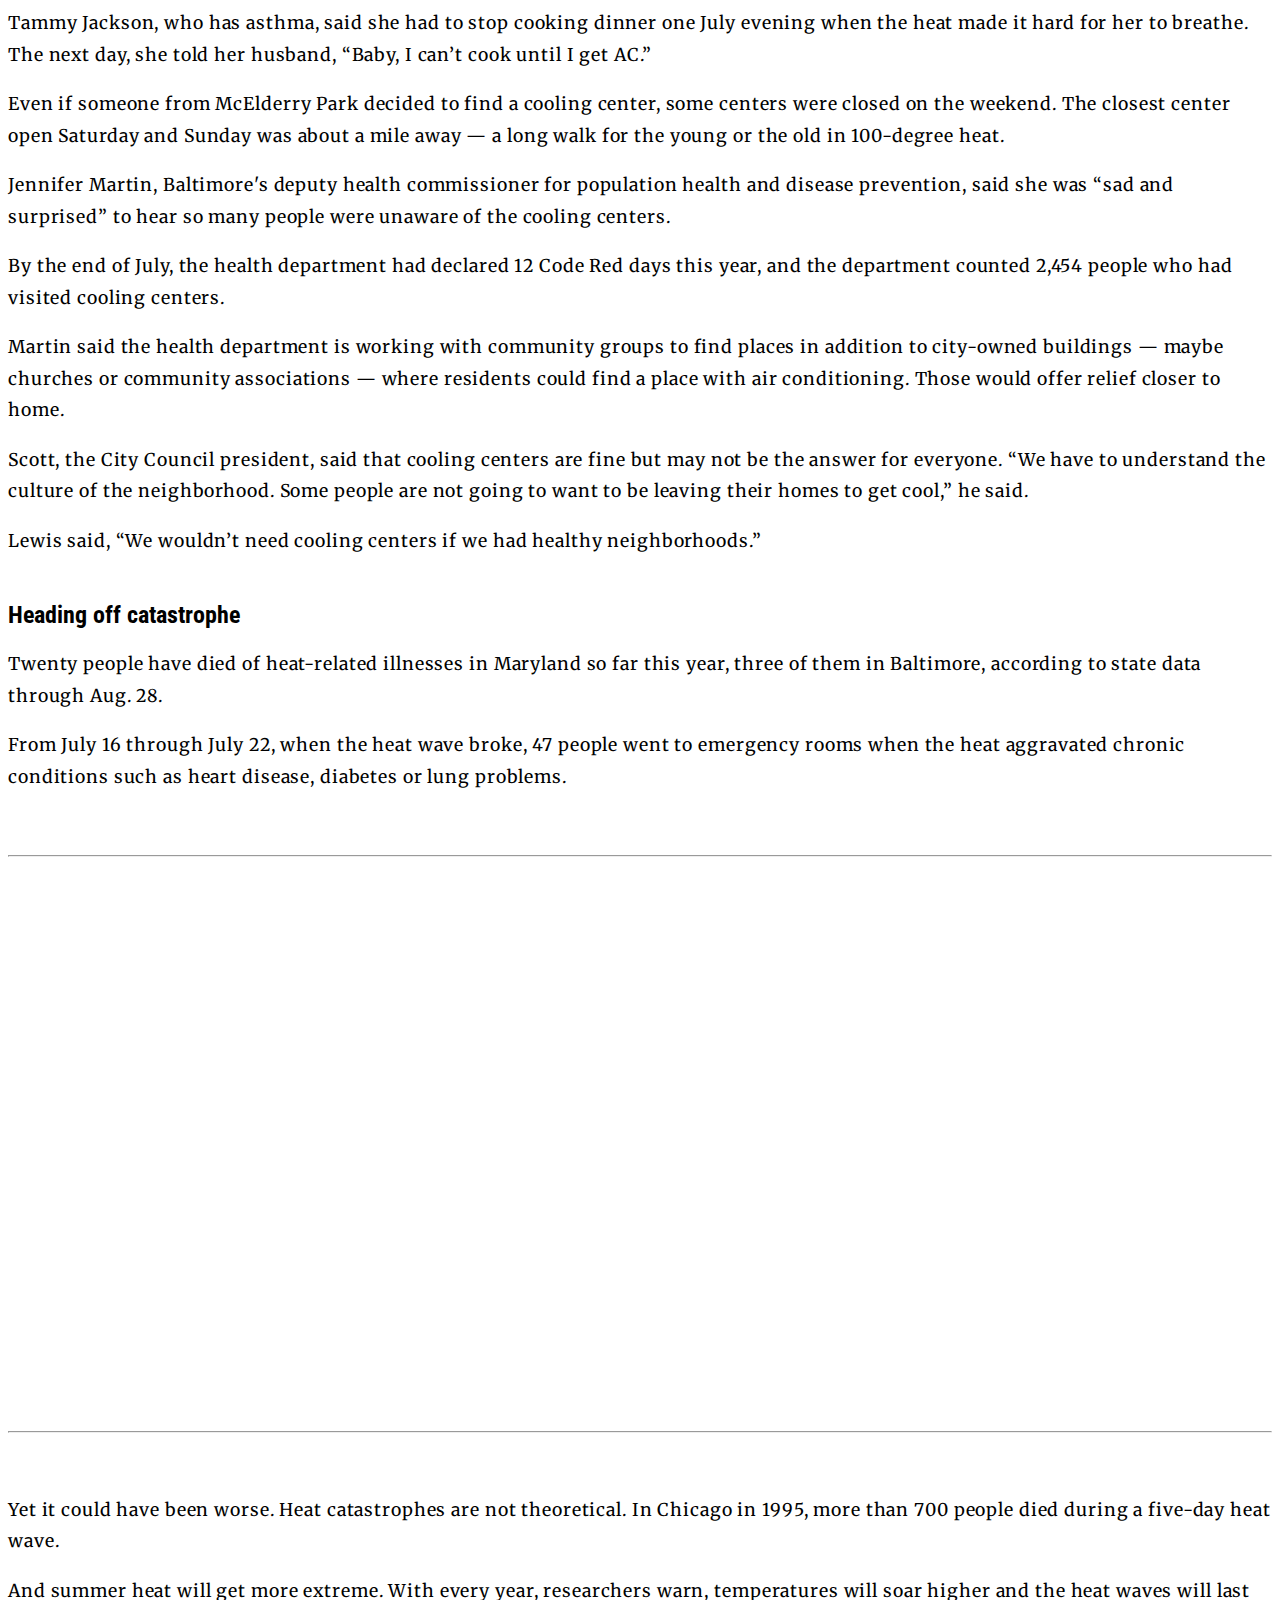
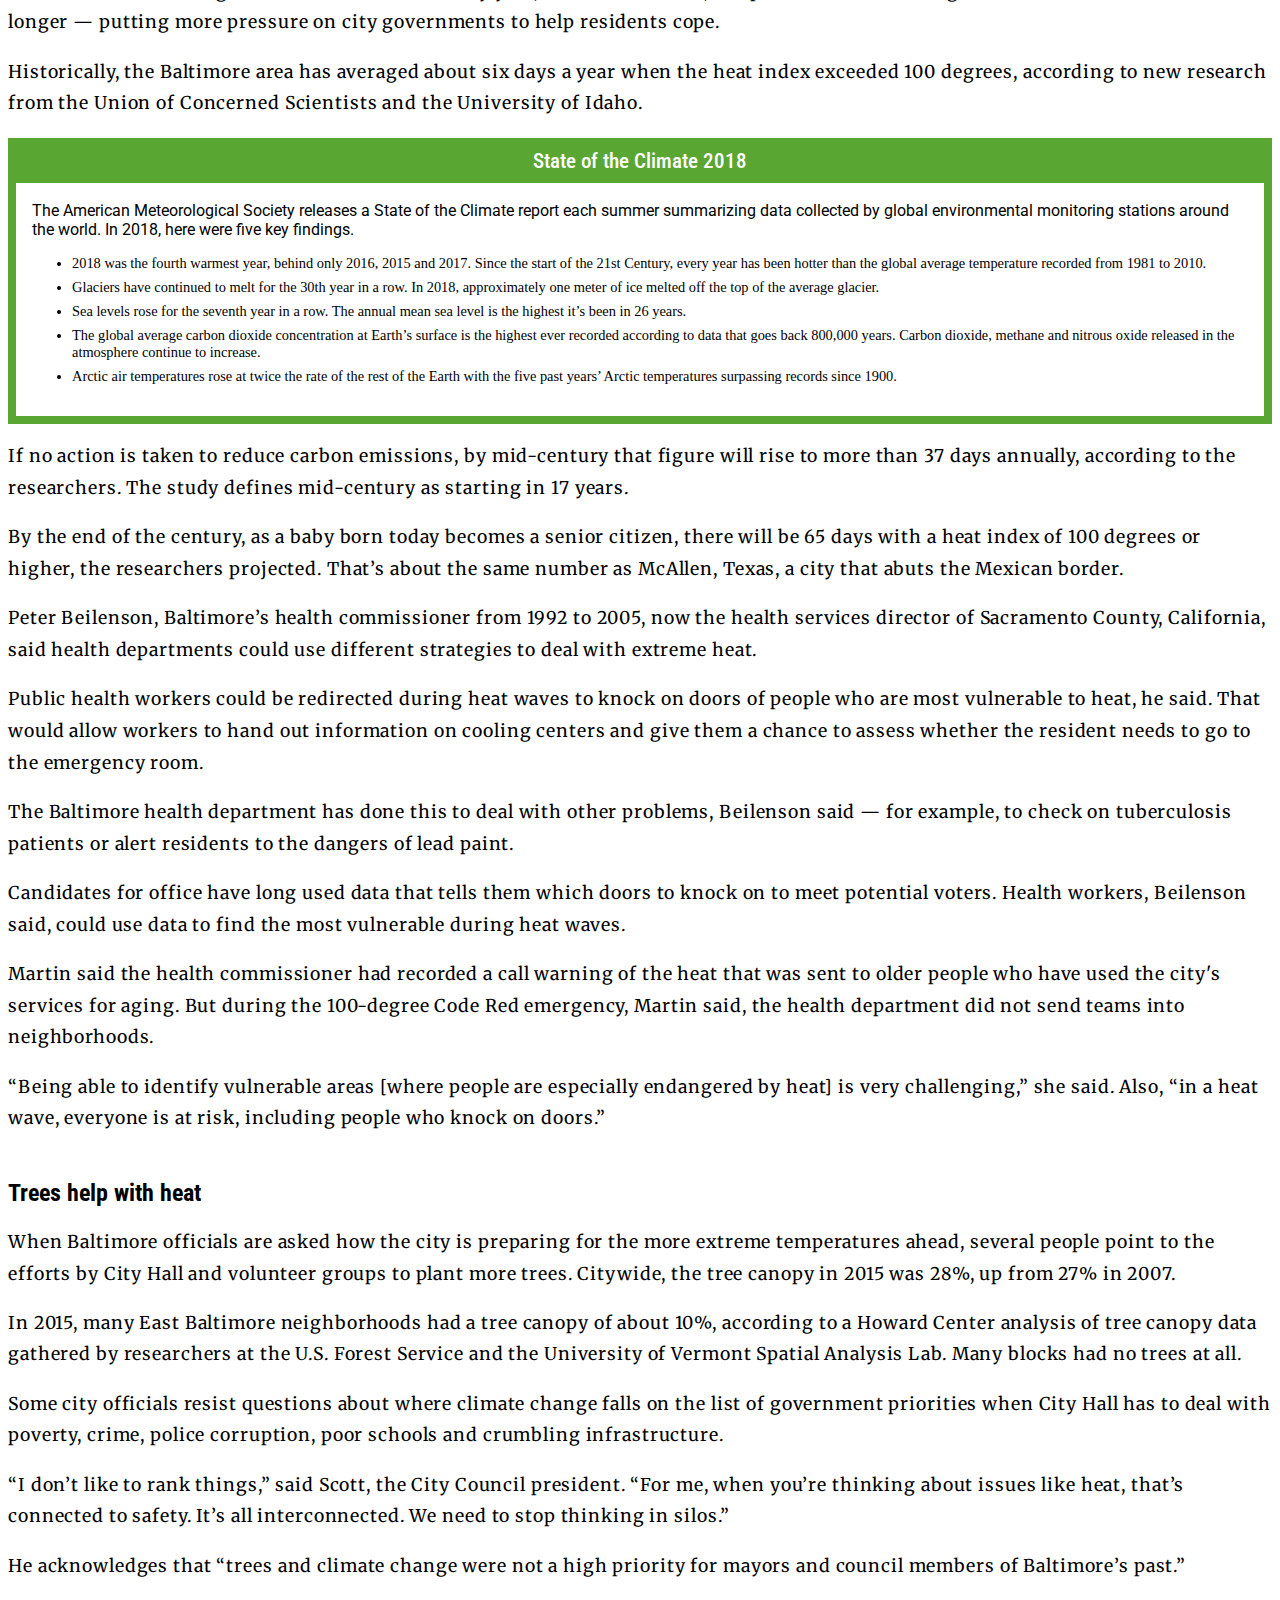
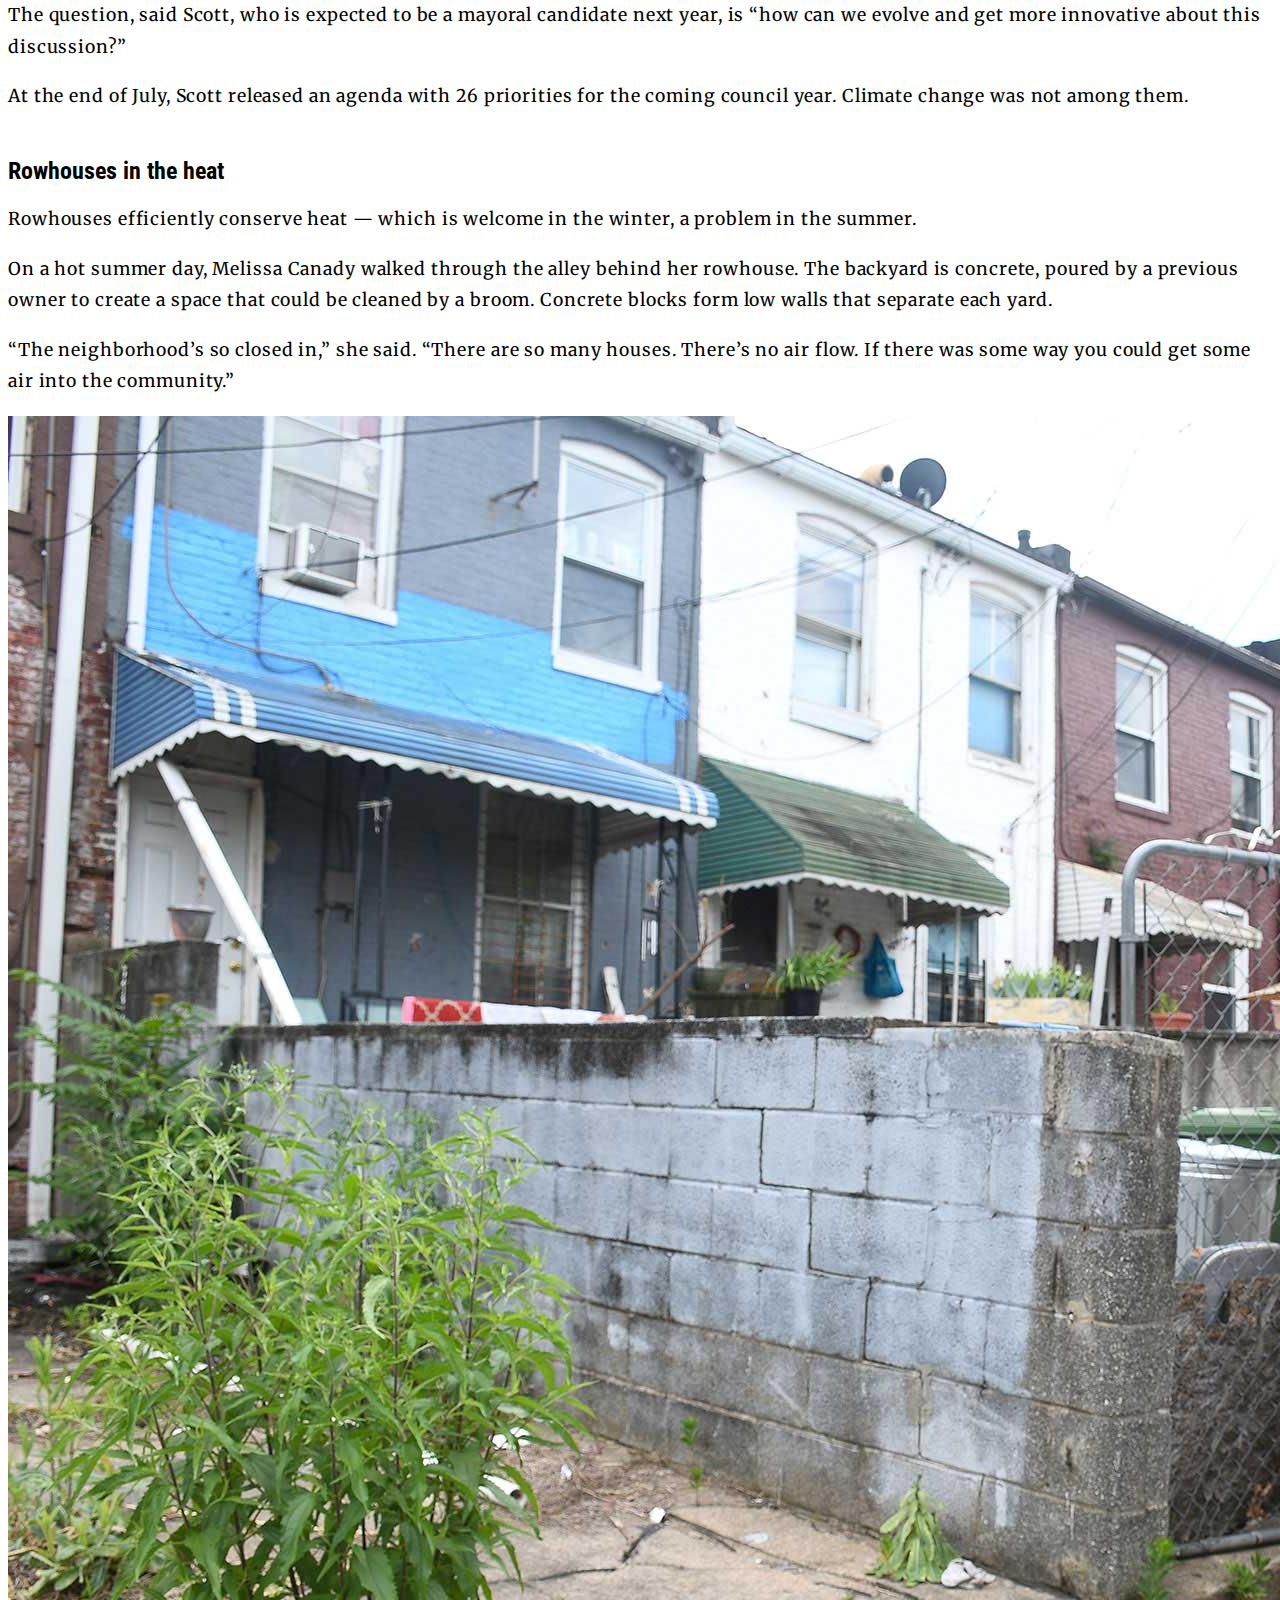
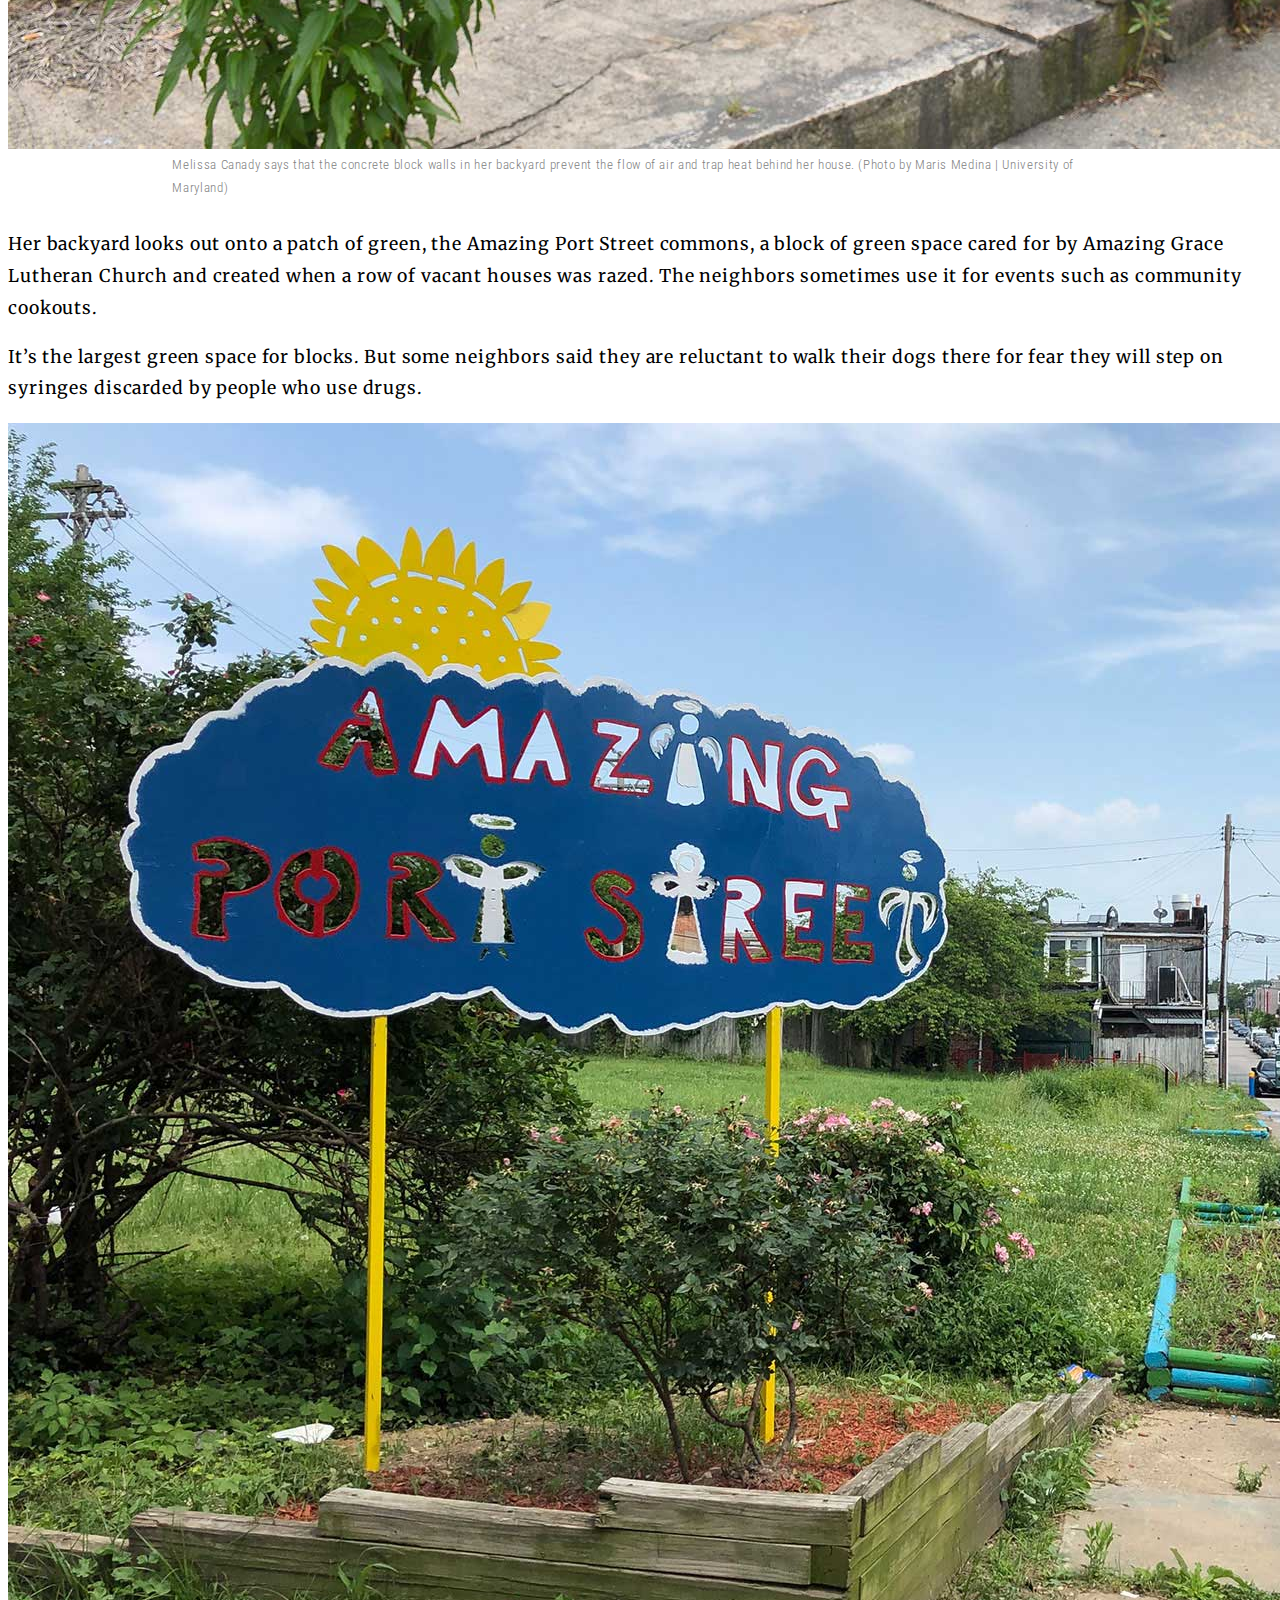
==== commit d12bcef7: "add" ====
--- a/climate-crisis-story/index.html
+++ b/climate-crisis-story/index.html
@@ -222,7 +222,7 @@
     </div>
   </div>
 </div>
-<img src="melissa-canady.jpg" alt="Melissa Canady" >
+<img src="melissa-candy.jpg" alt="Melissa Canady" >
 <p class="caption">Melissa Canady says that the concrete block walls in her backyard prevent the flow of air and trap heat behind her house. (Photo by Maris Medina | University of Maryland)</p>
 <div class="container">
   <div class="row justify-content-center">
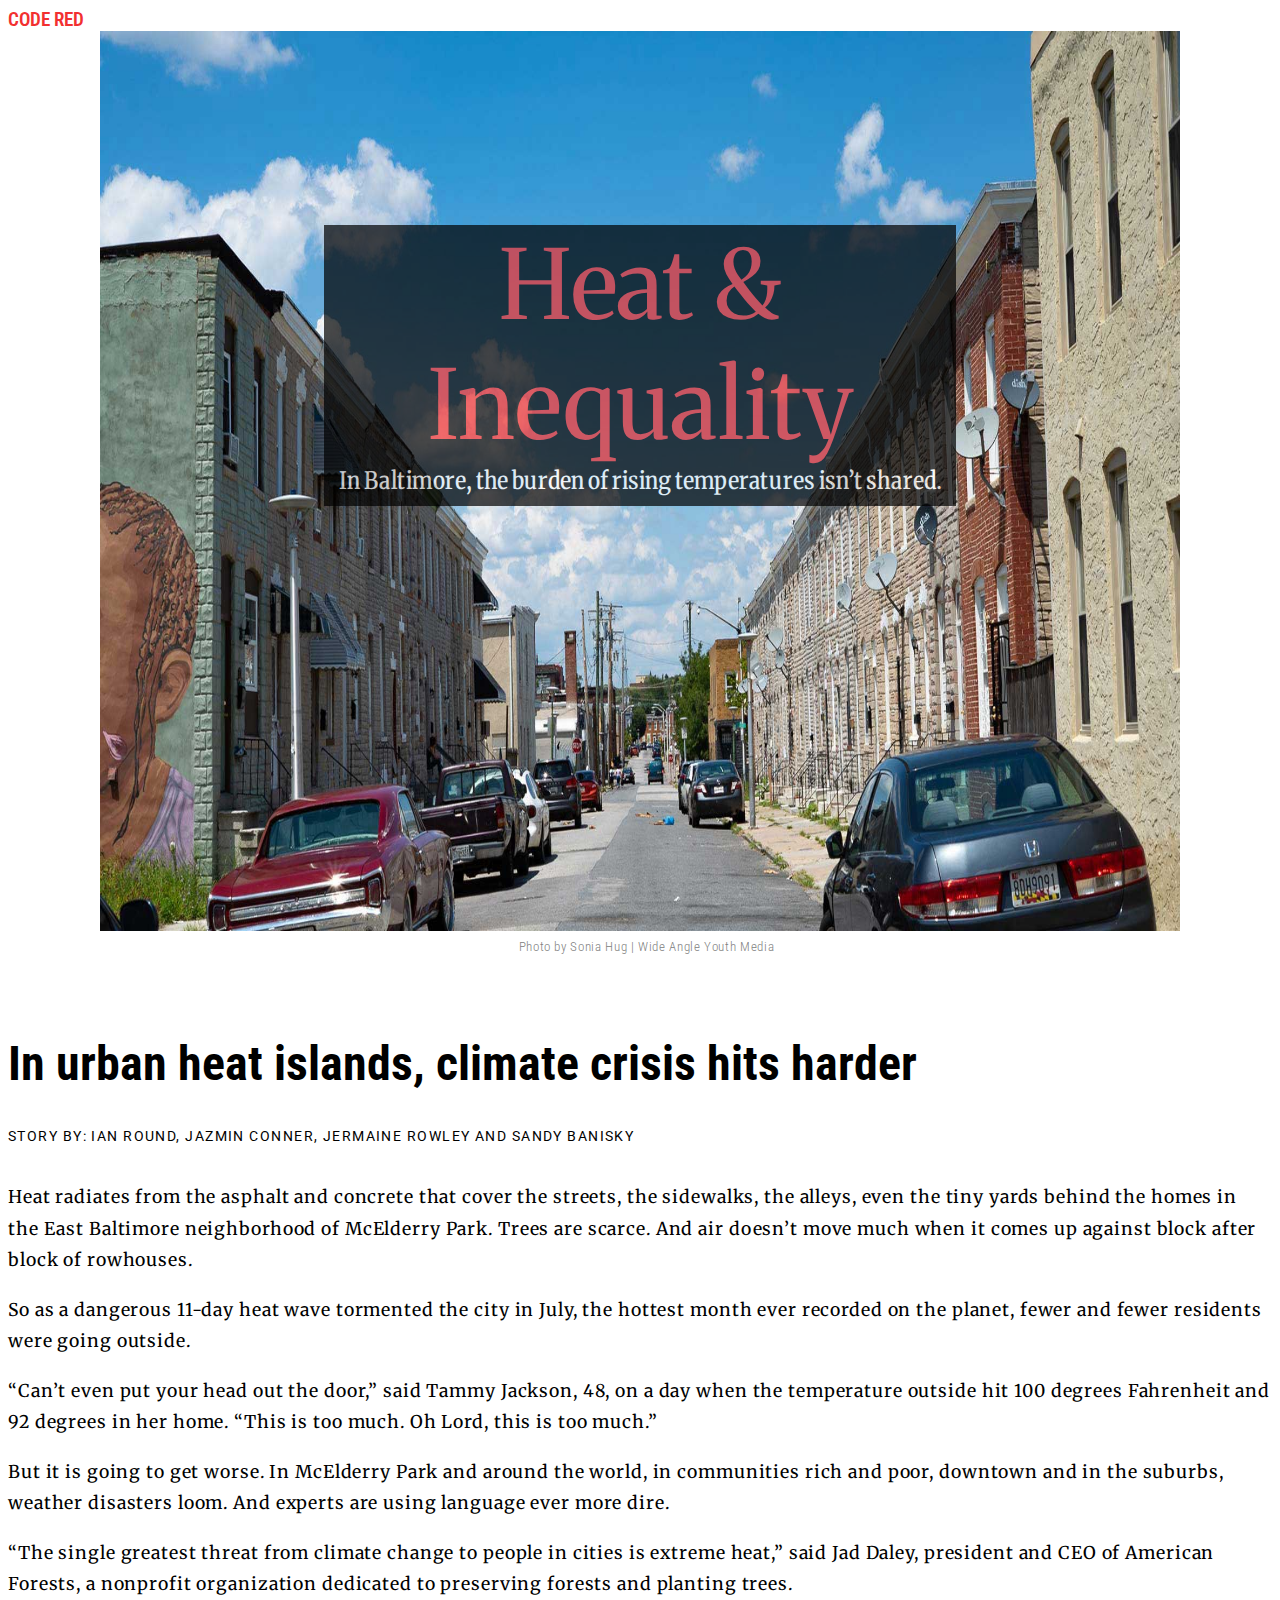
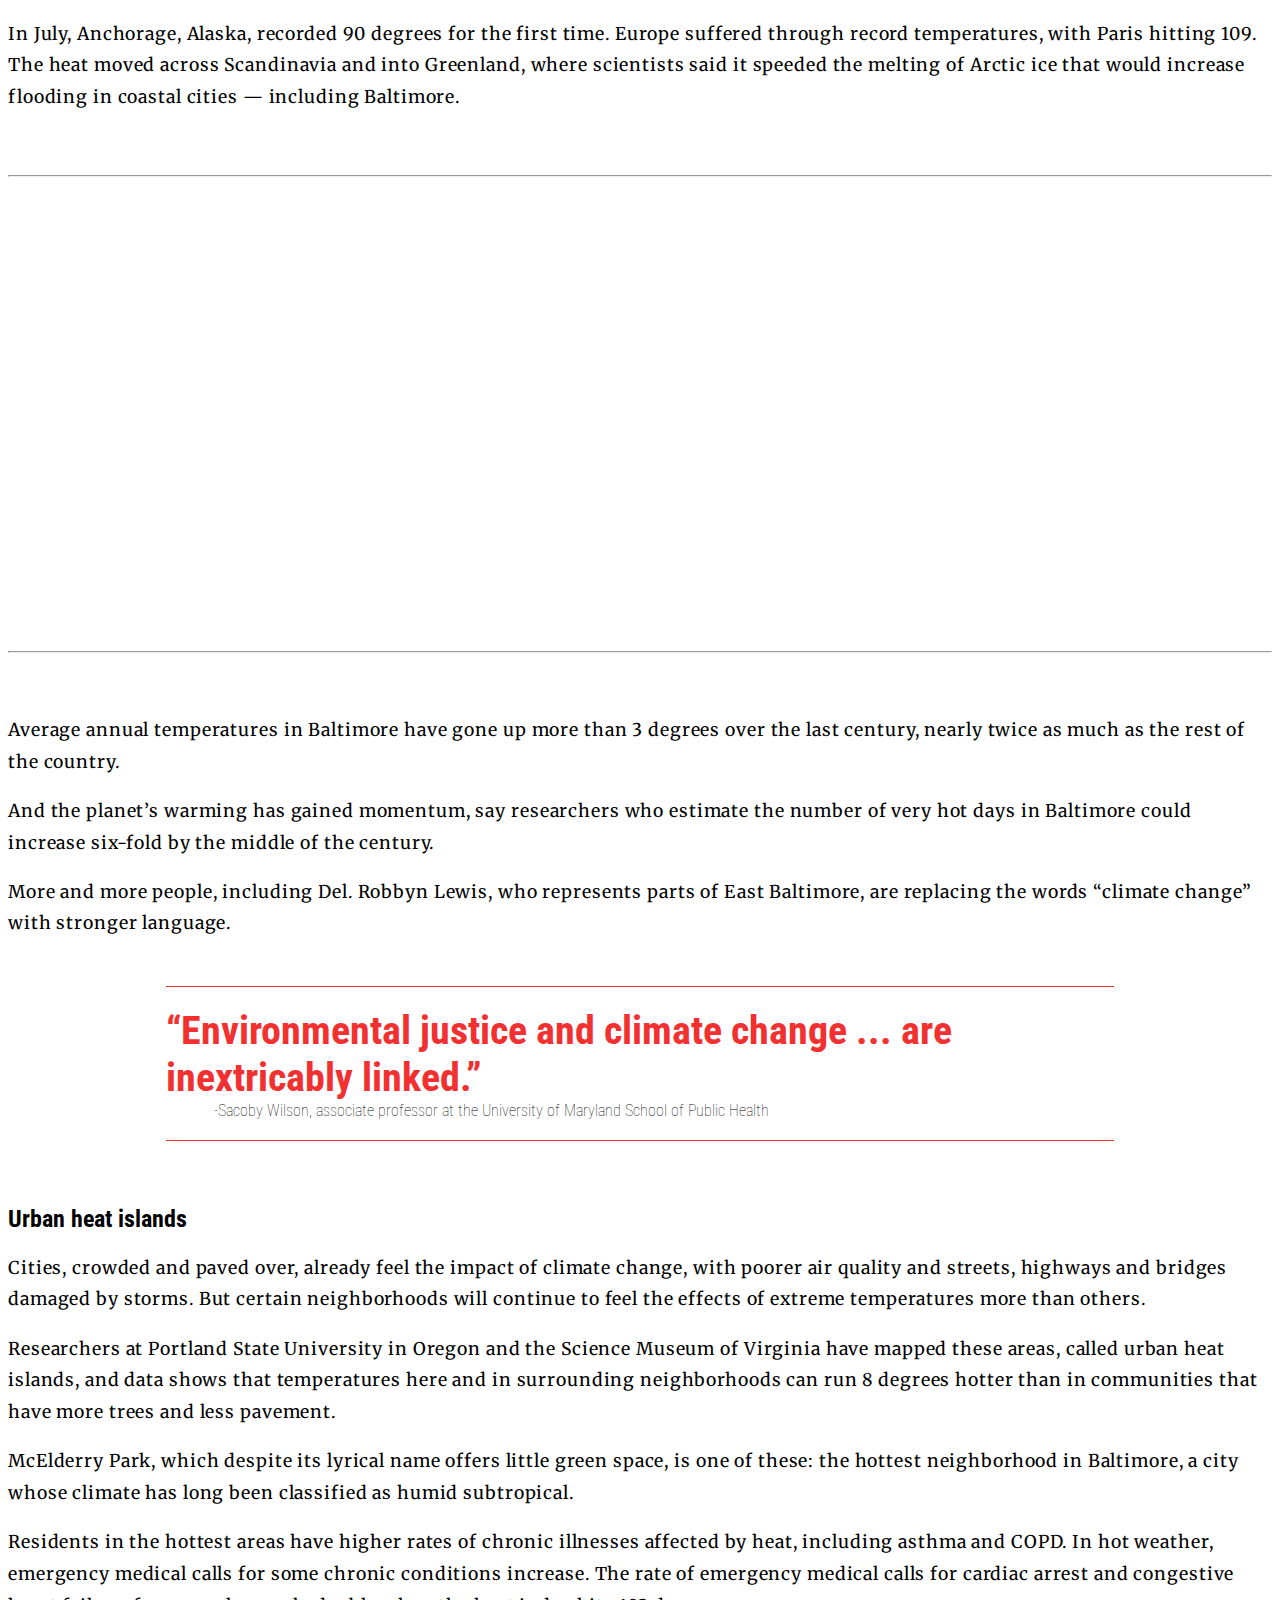
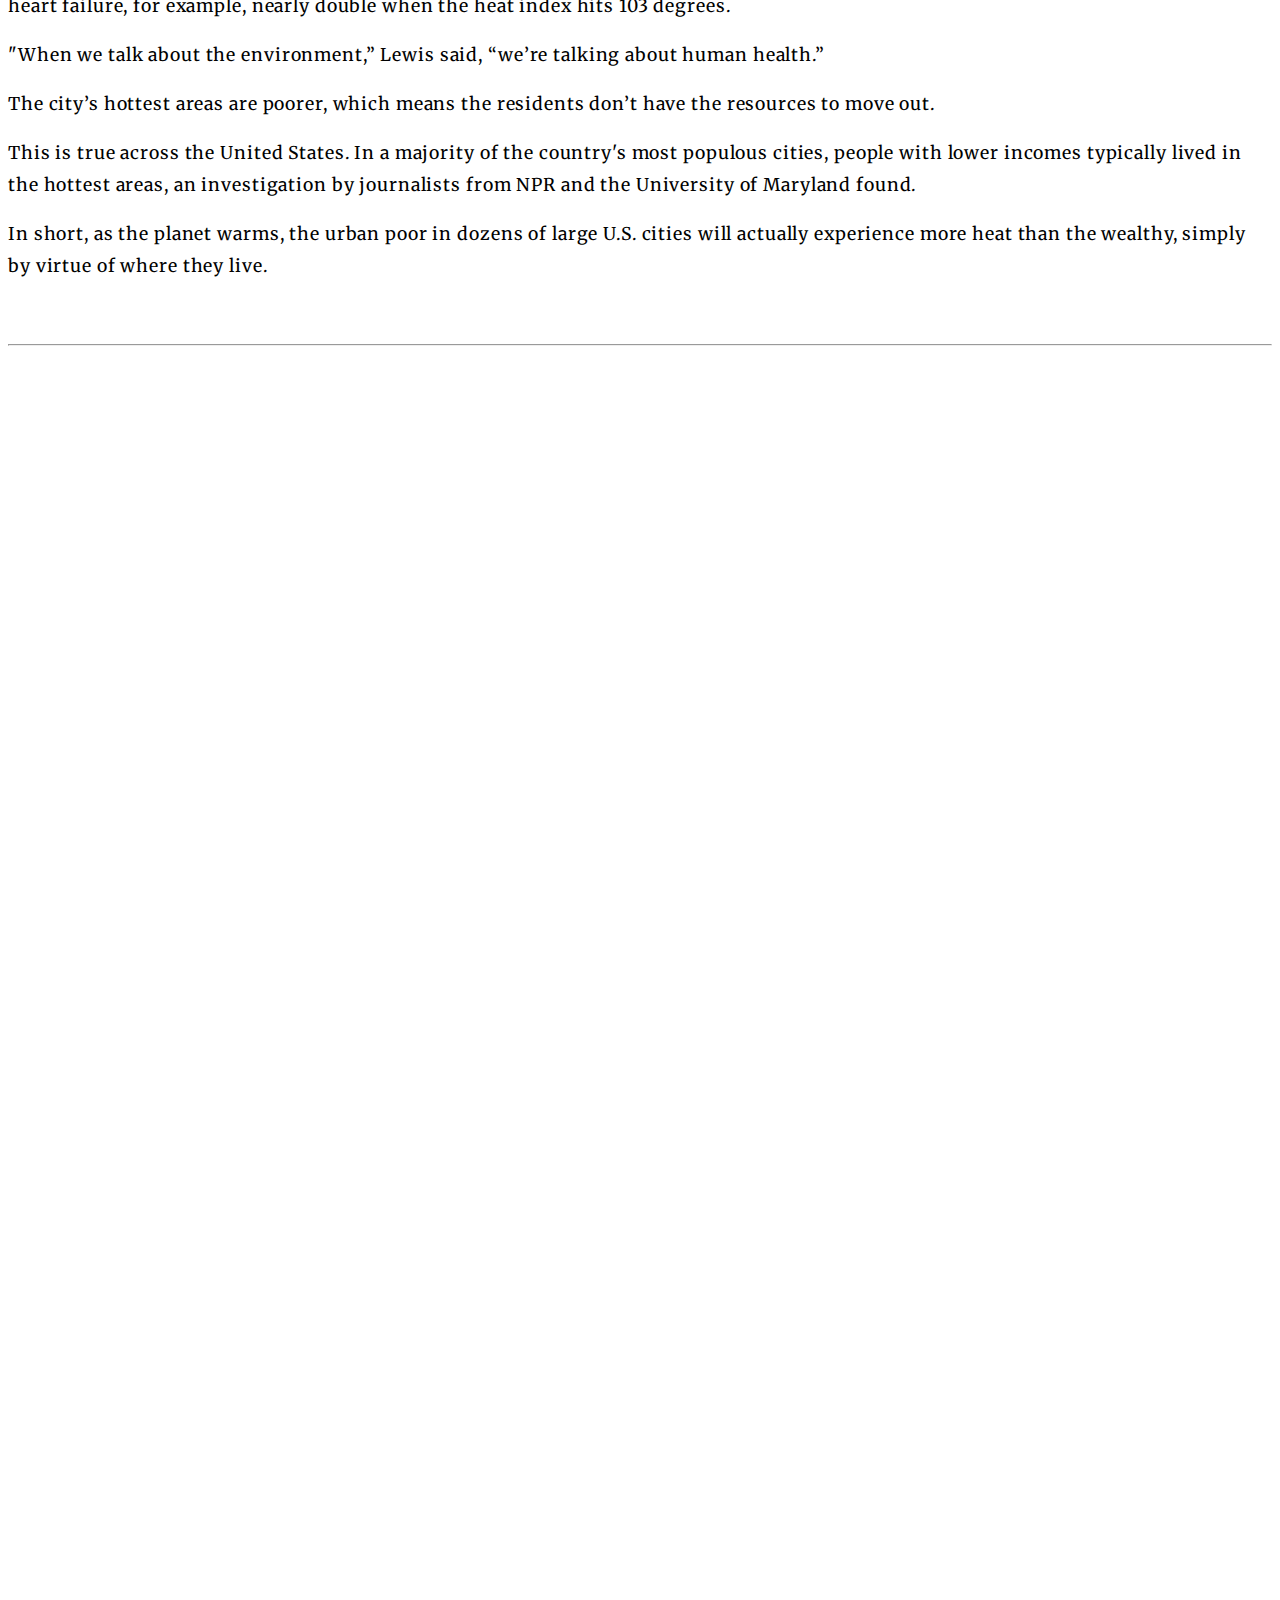
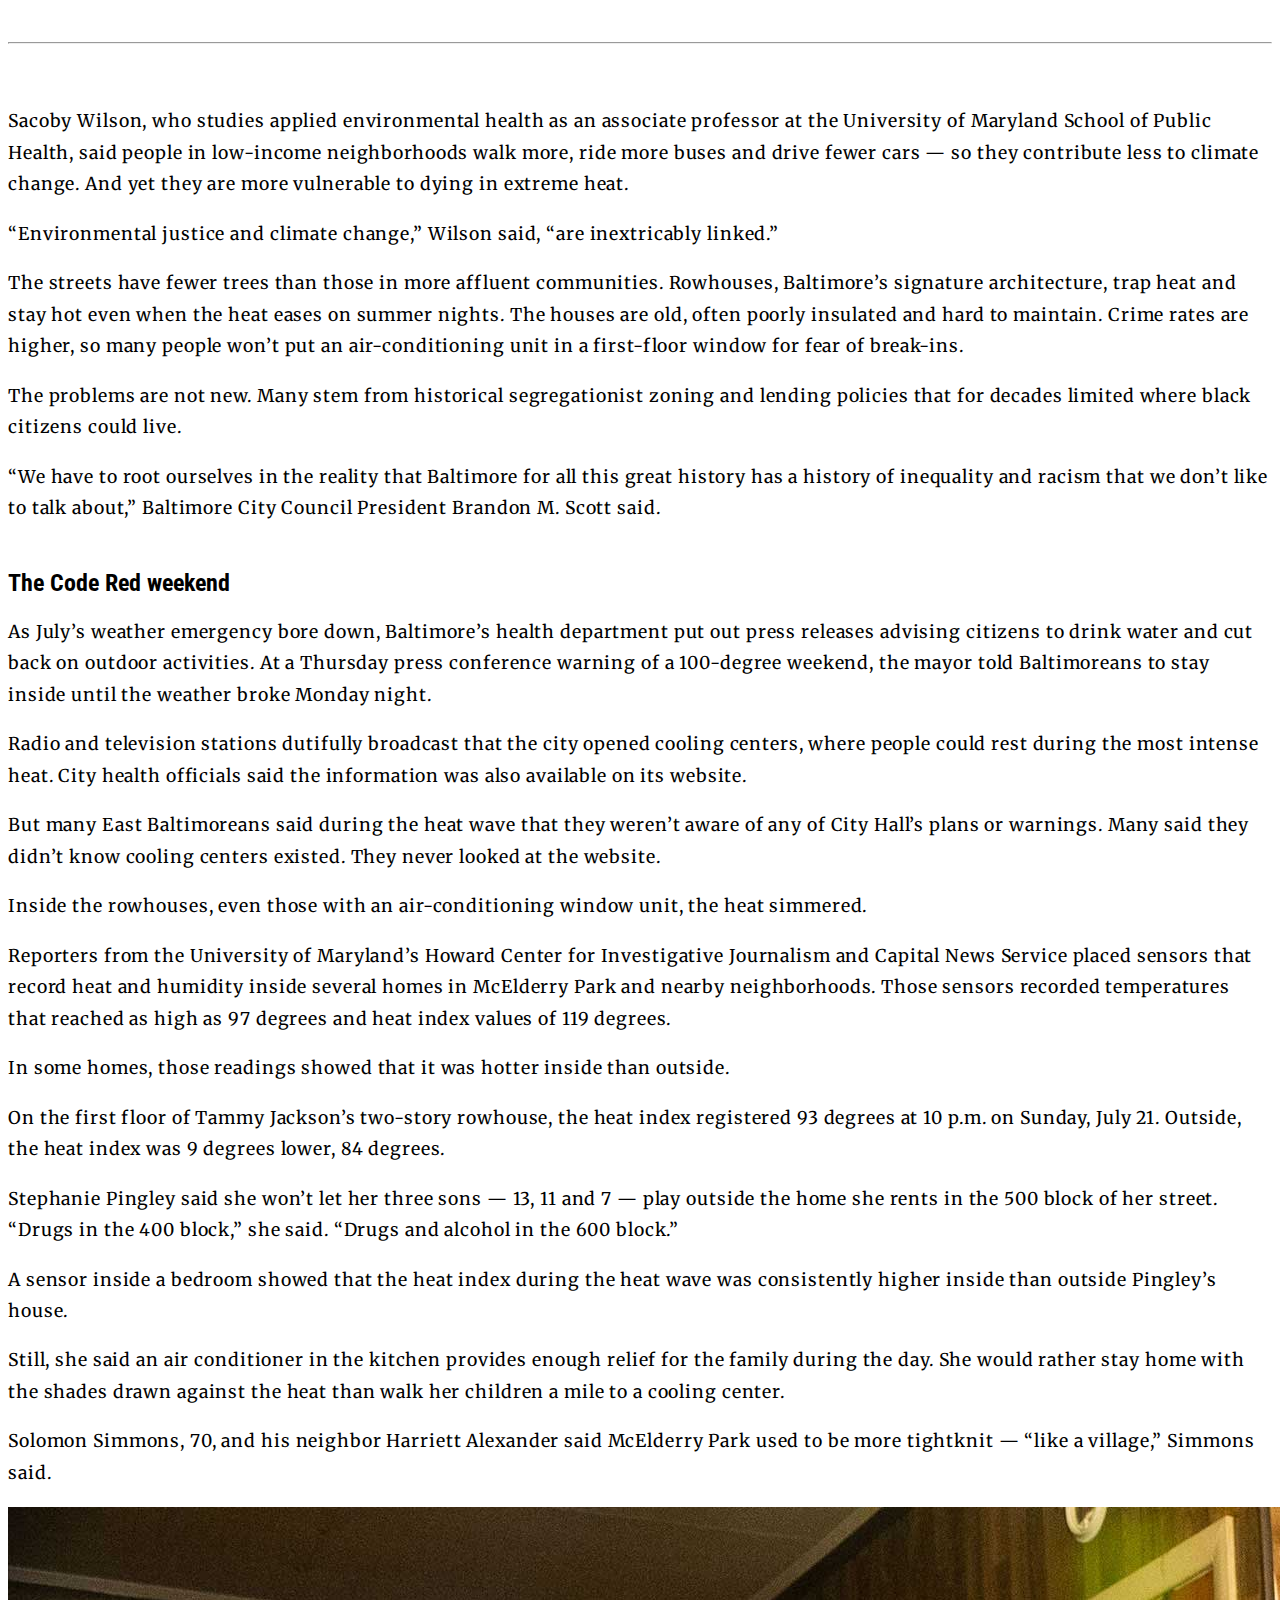
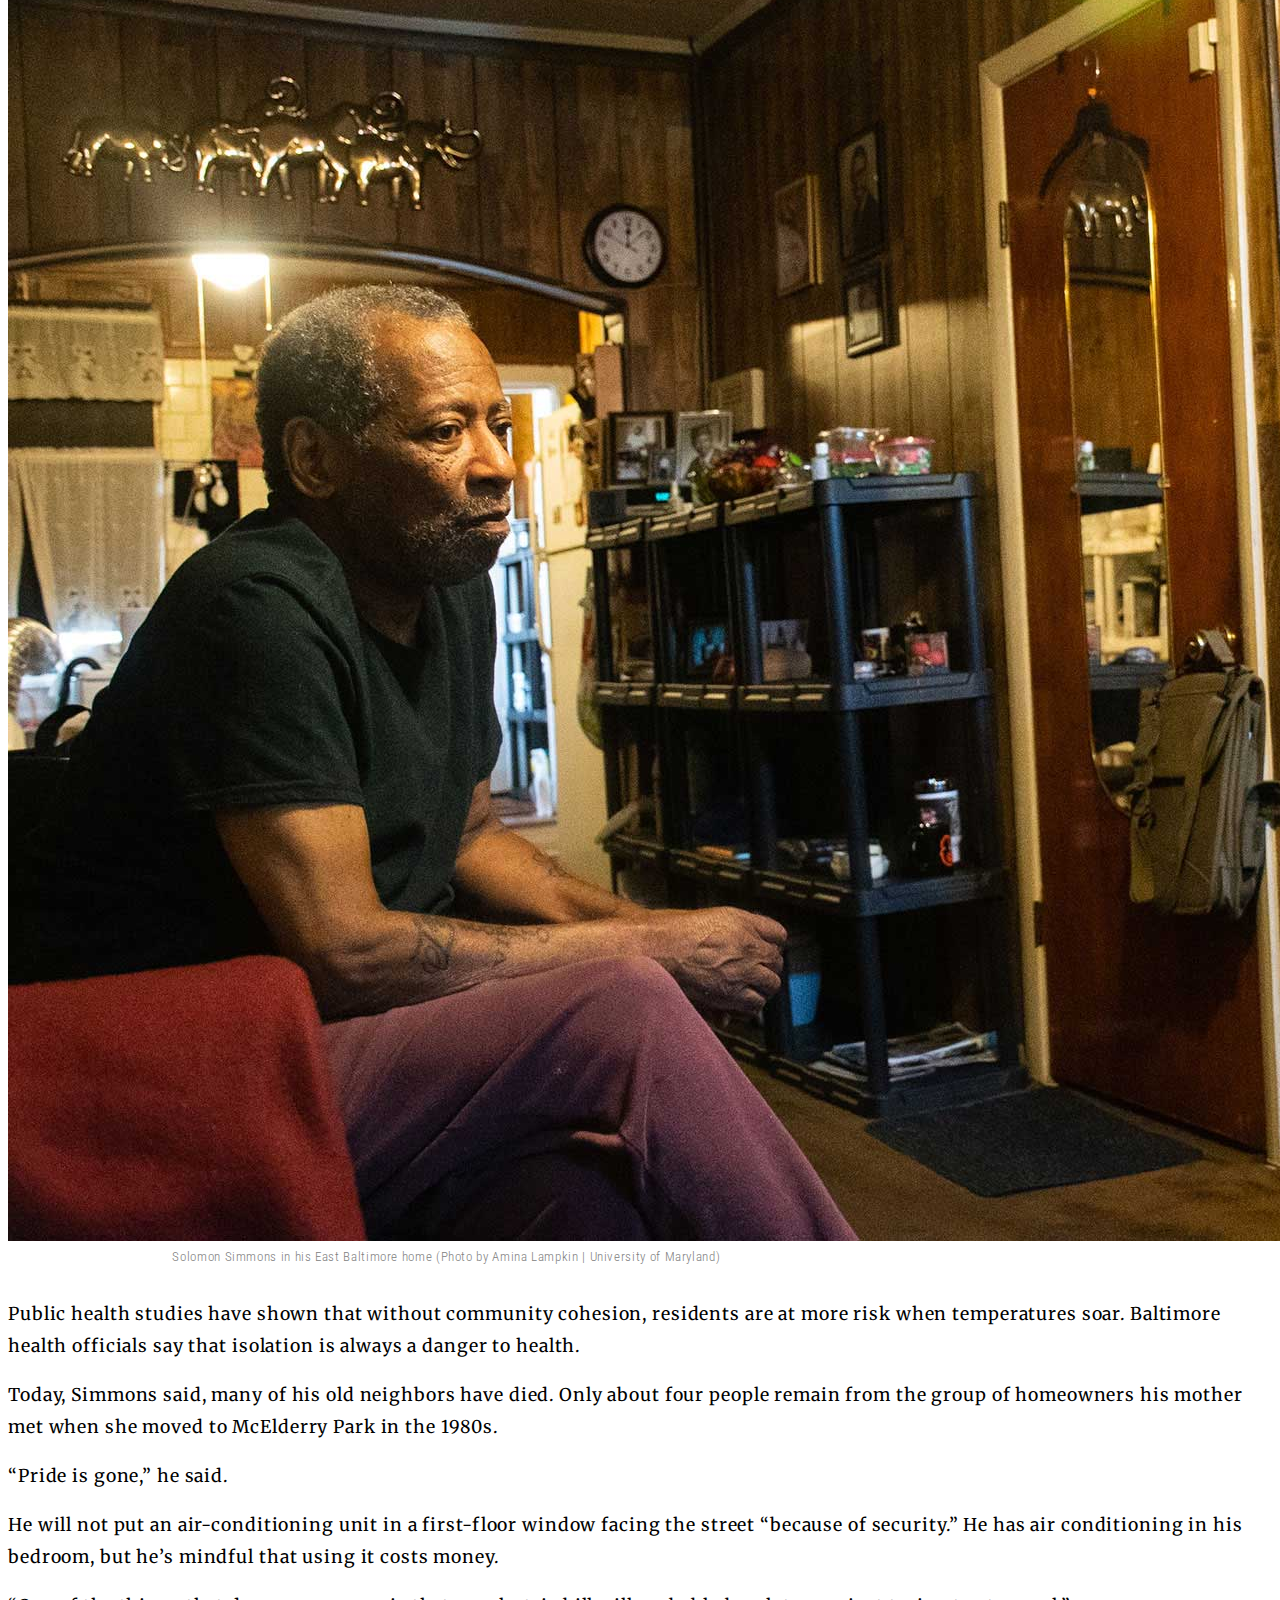
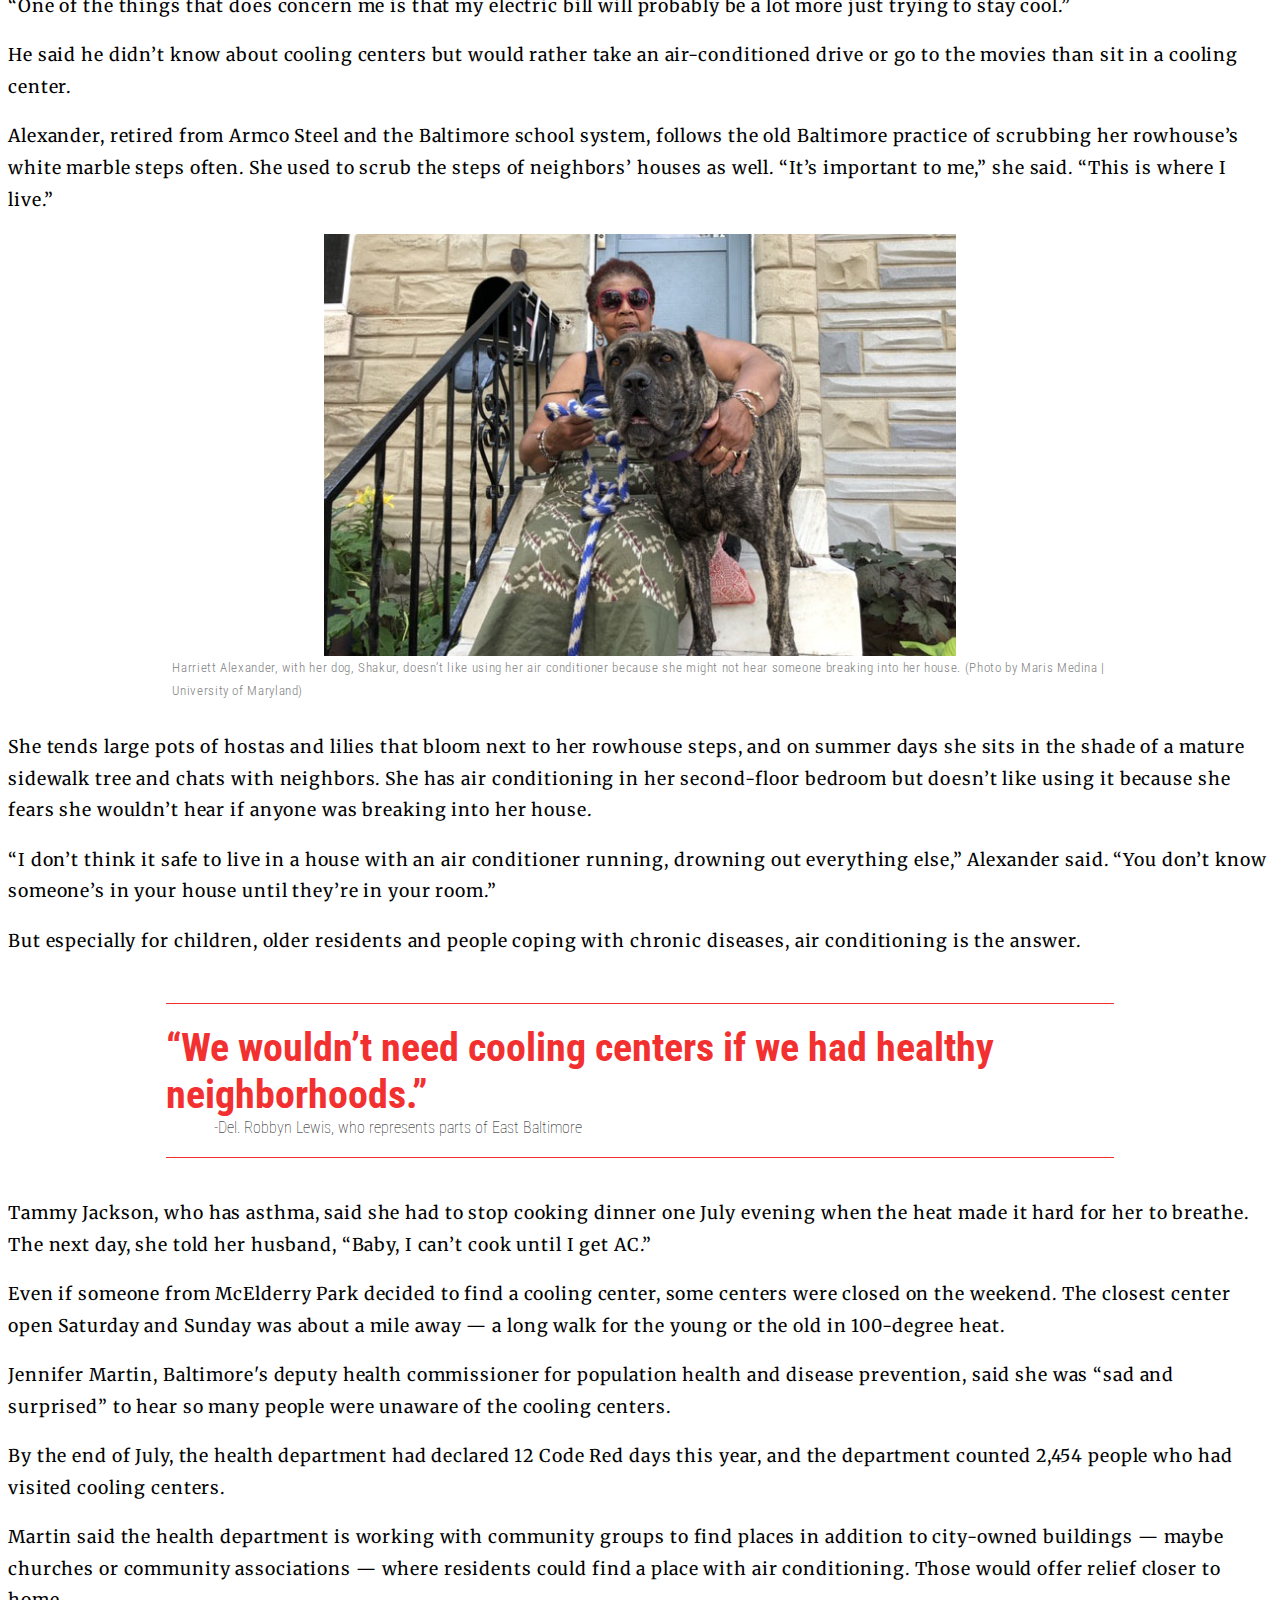
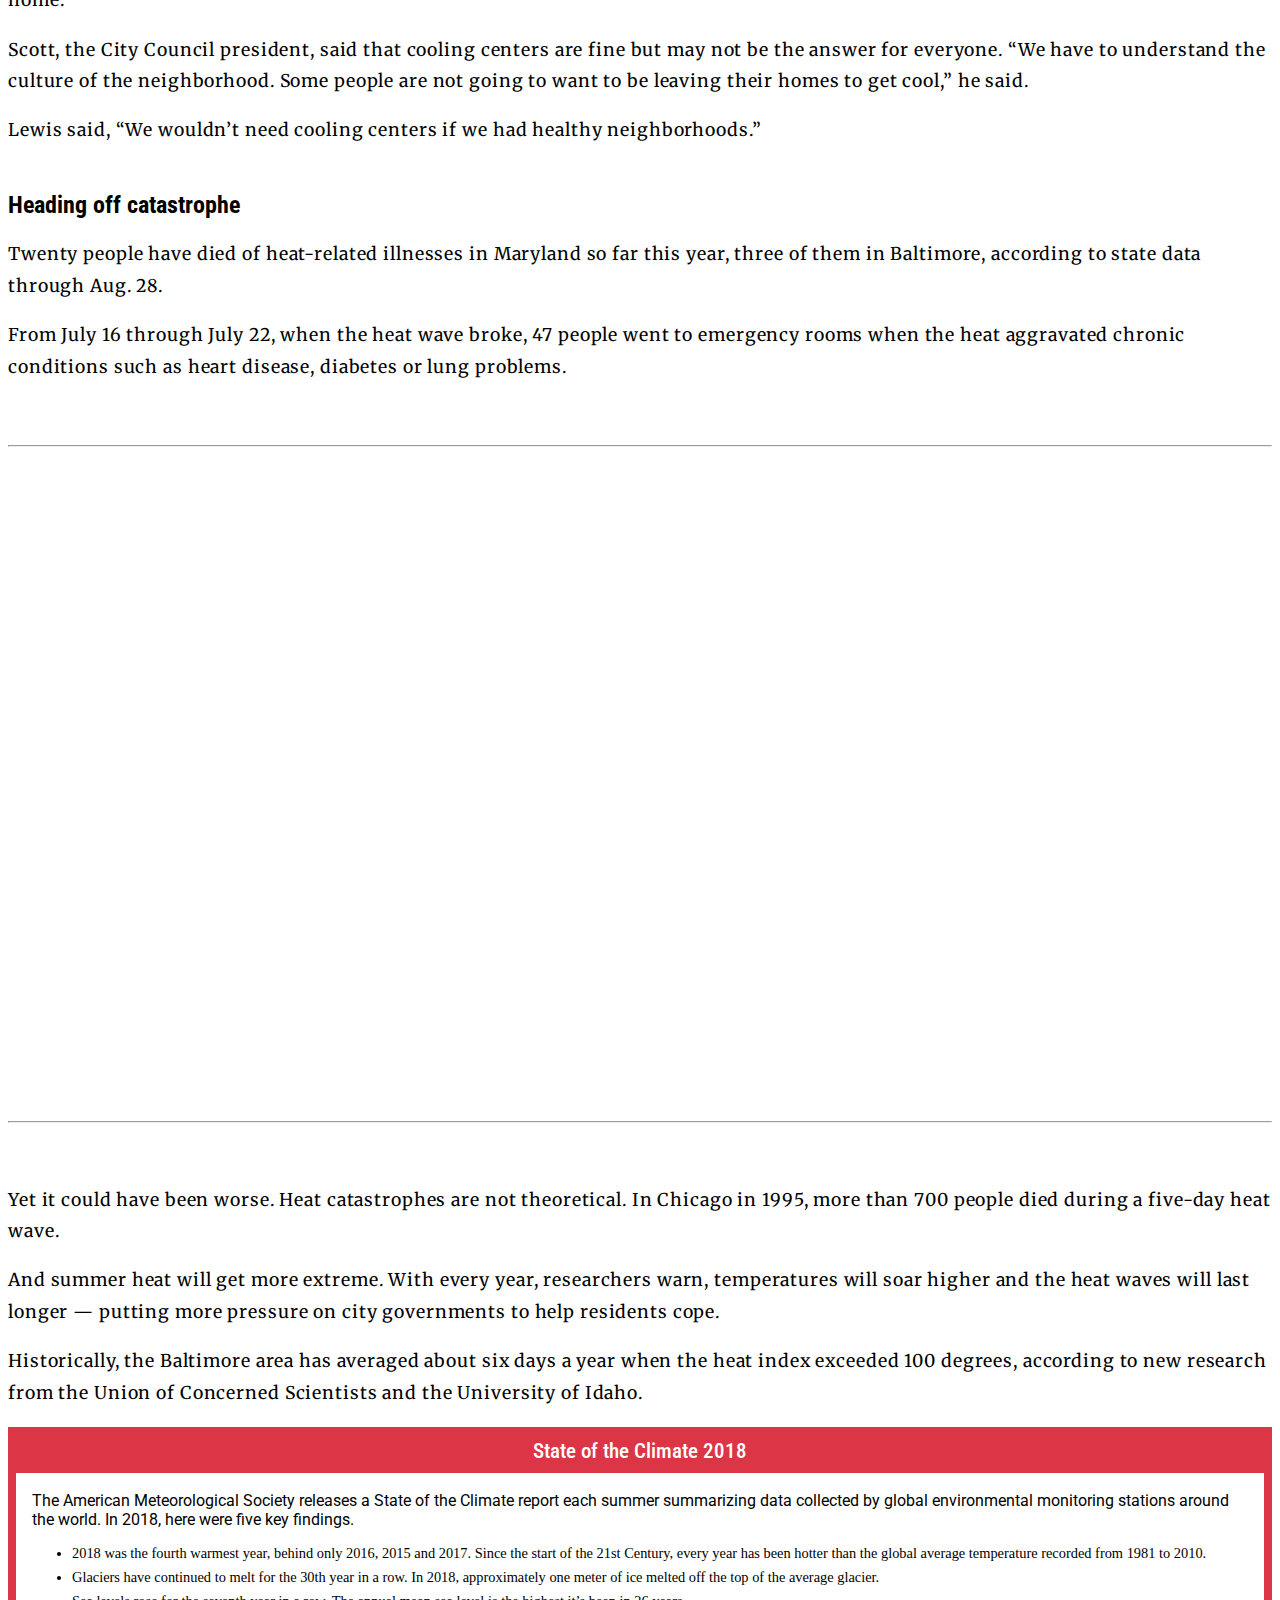
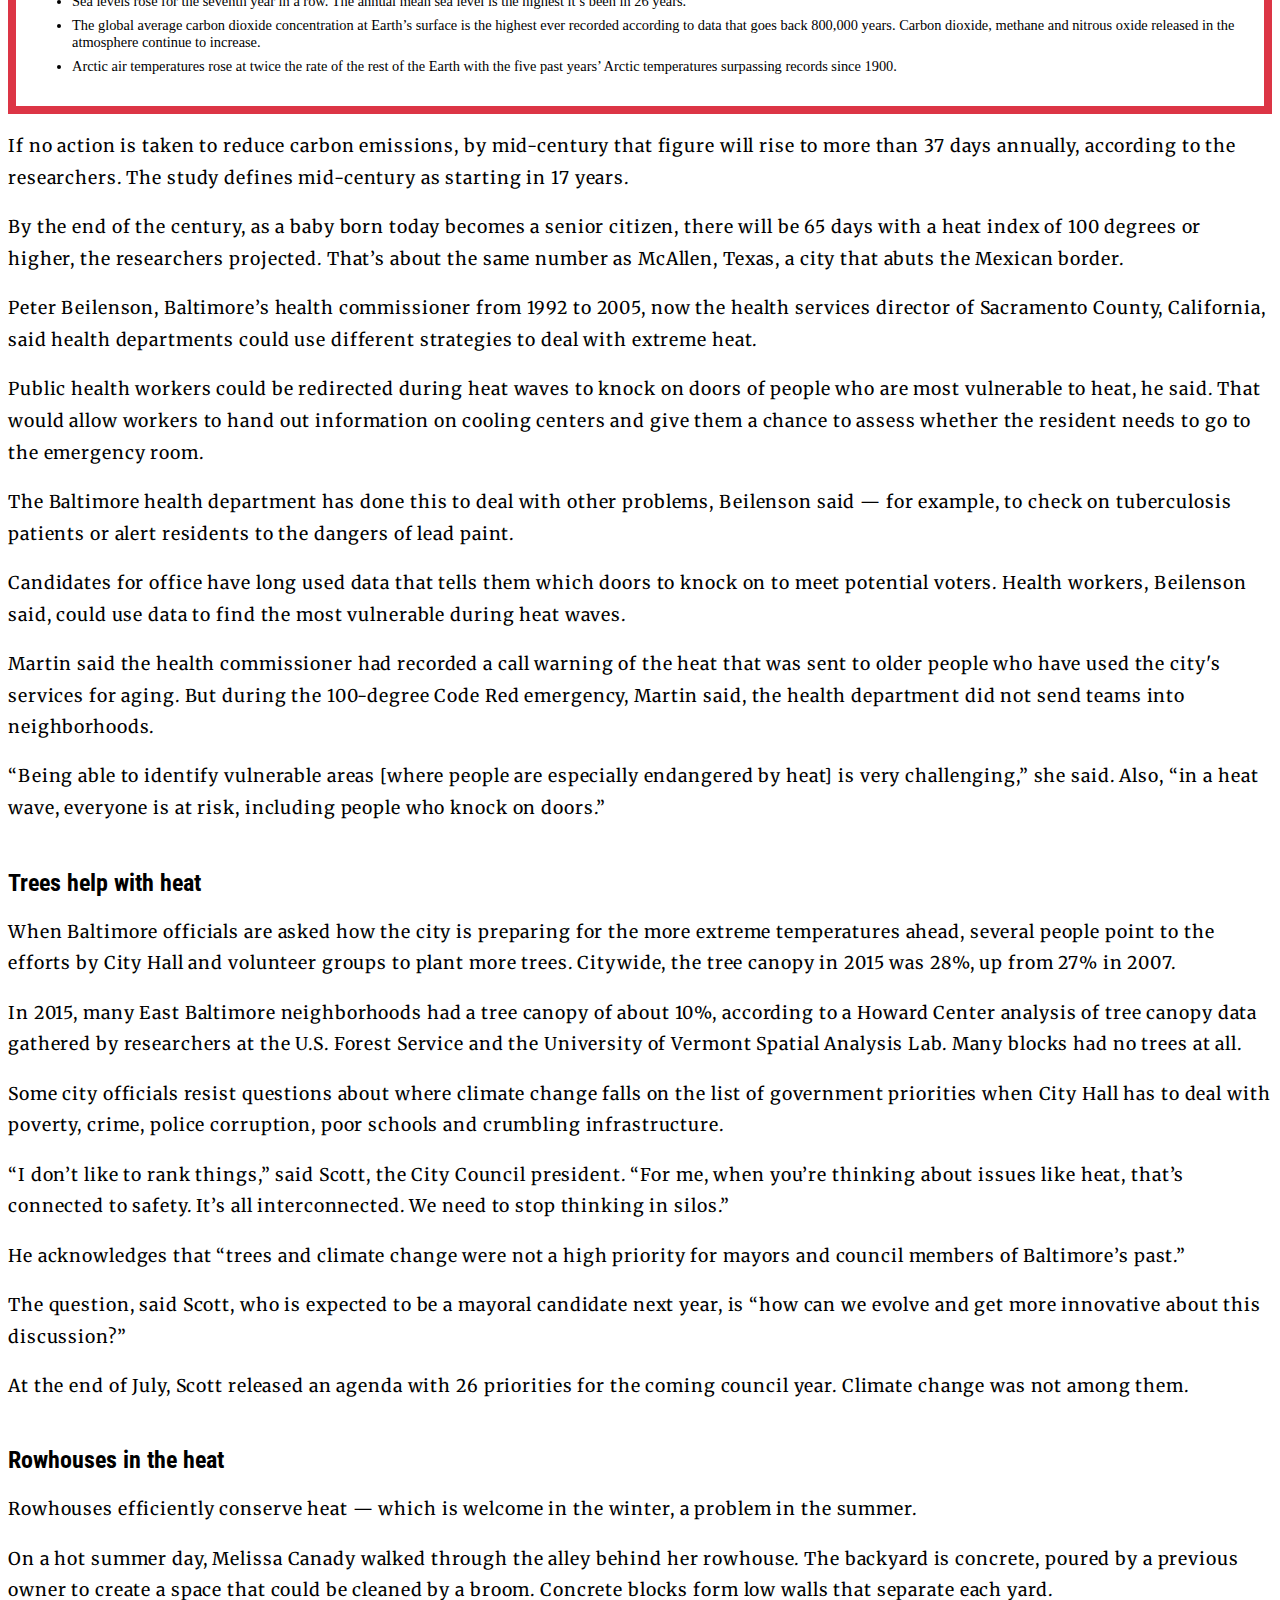
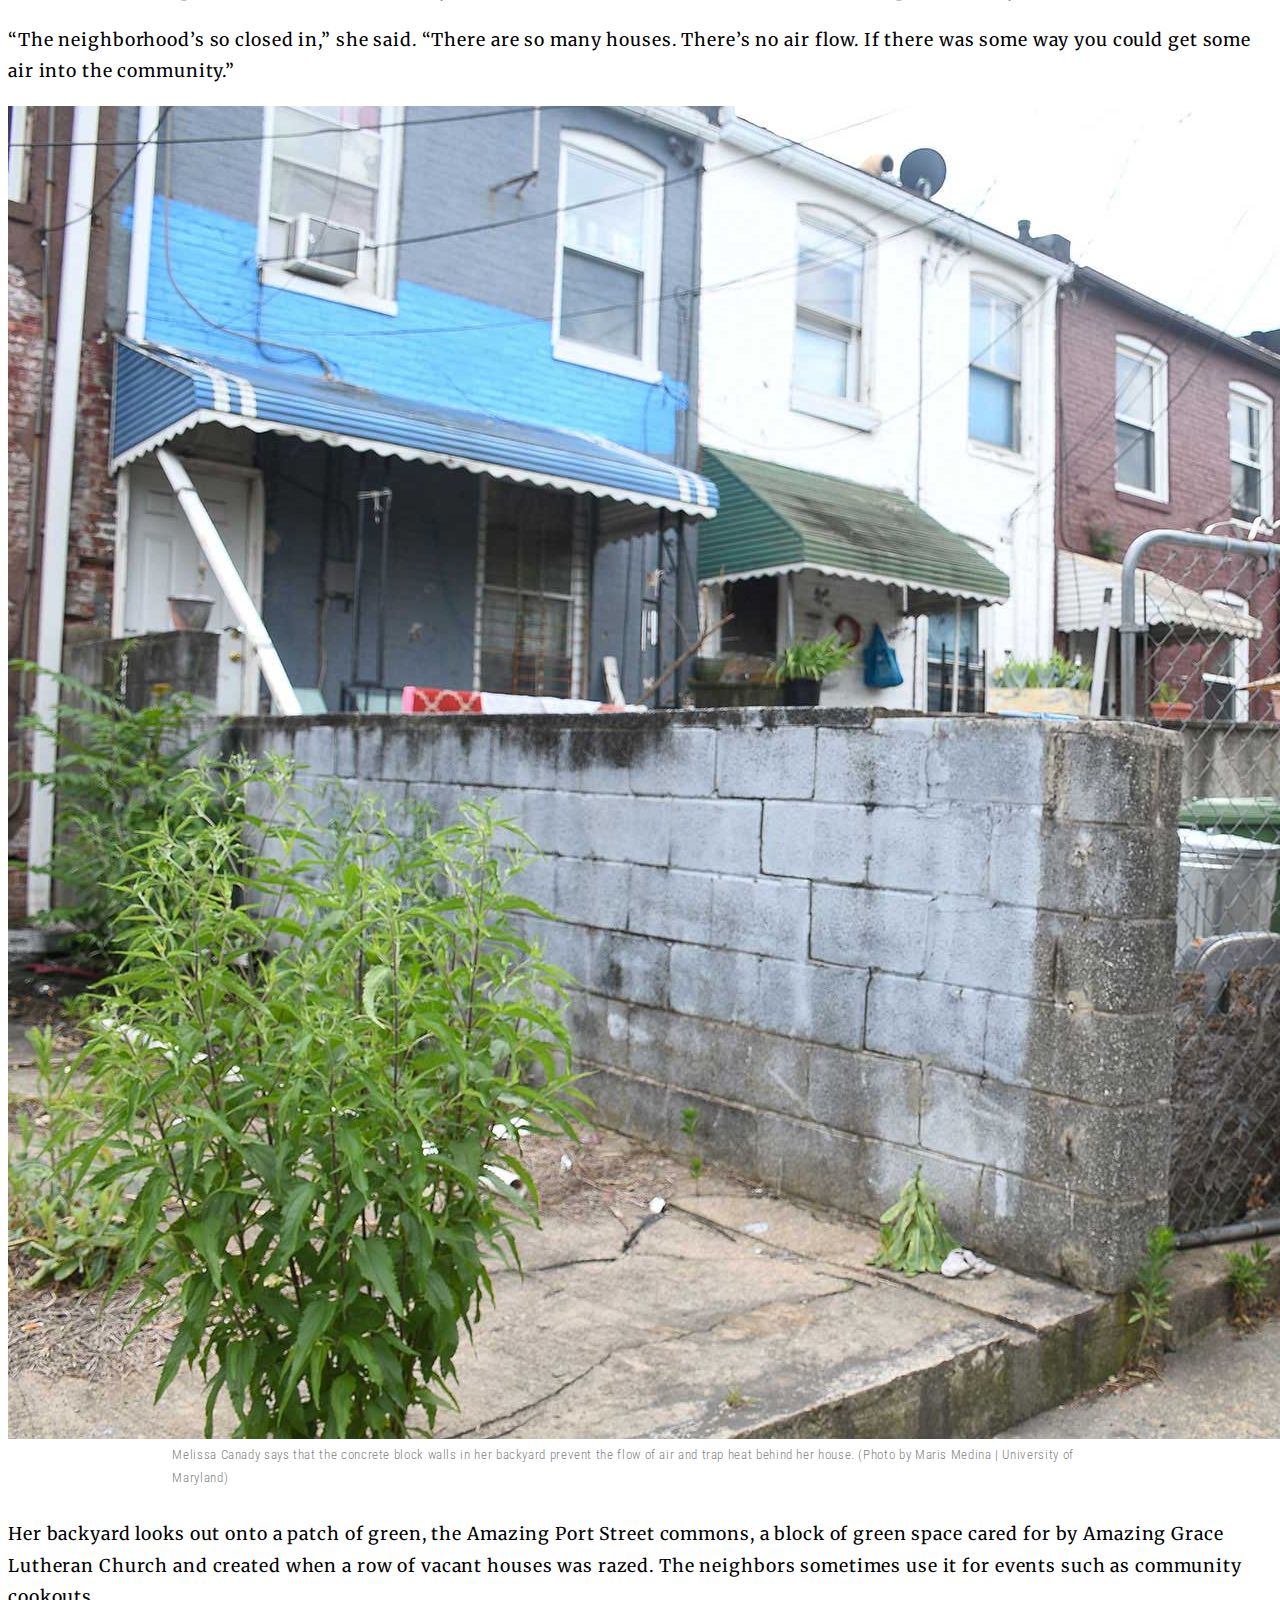
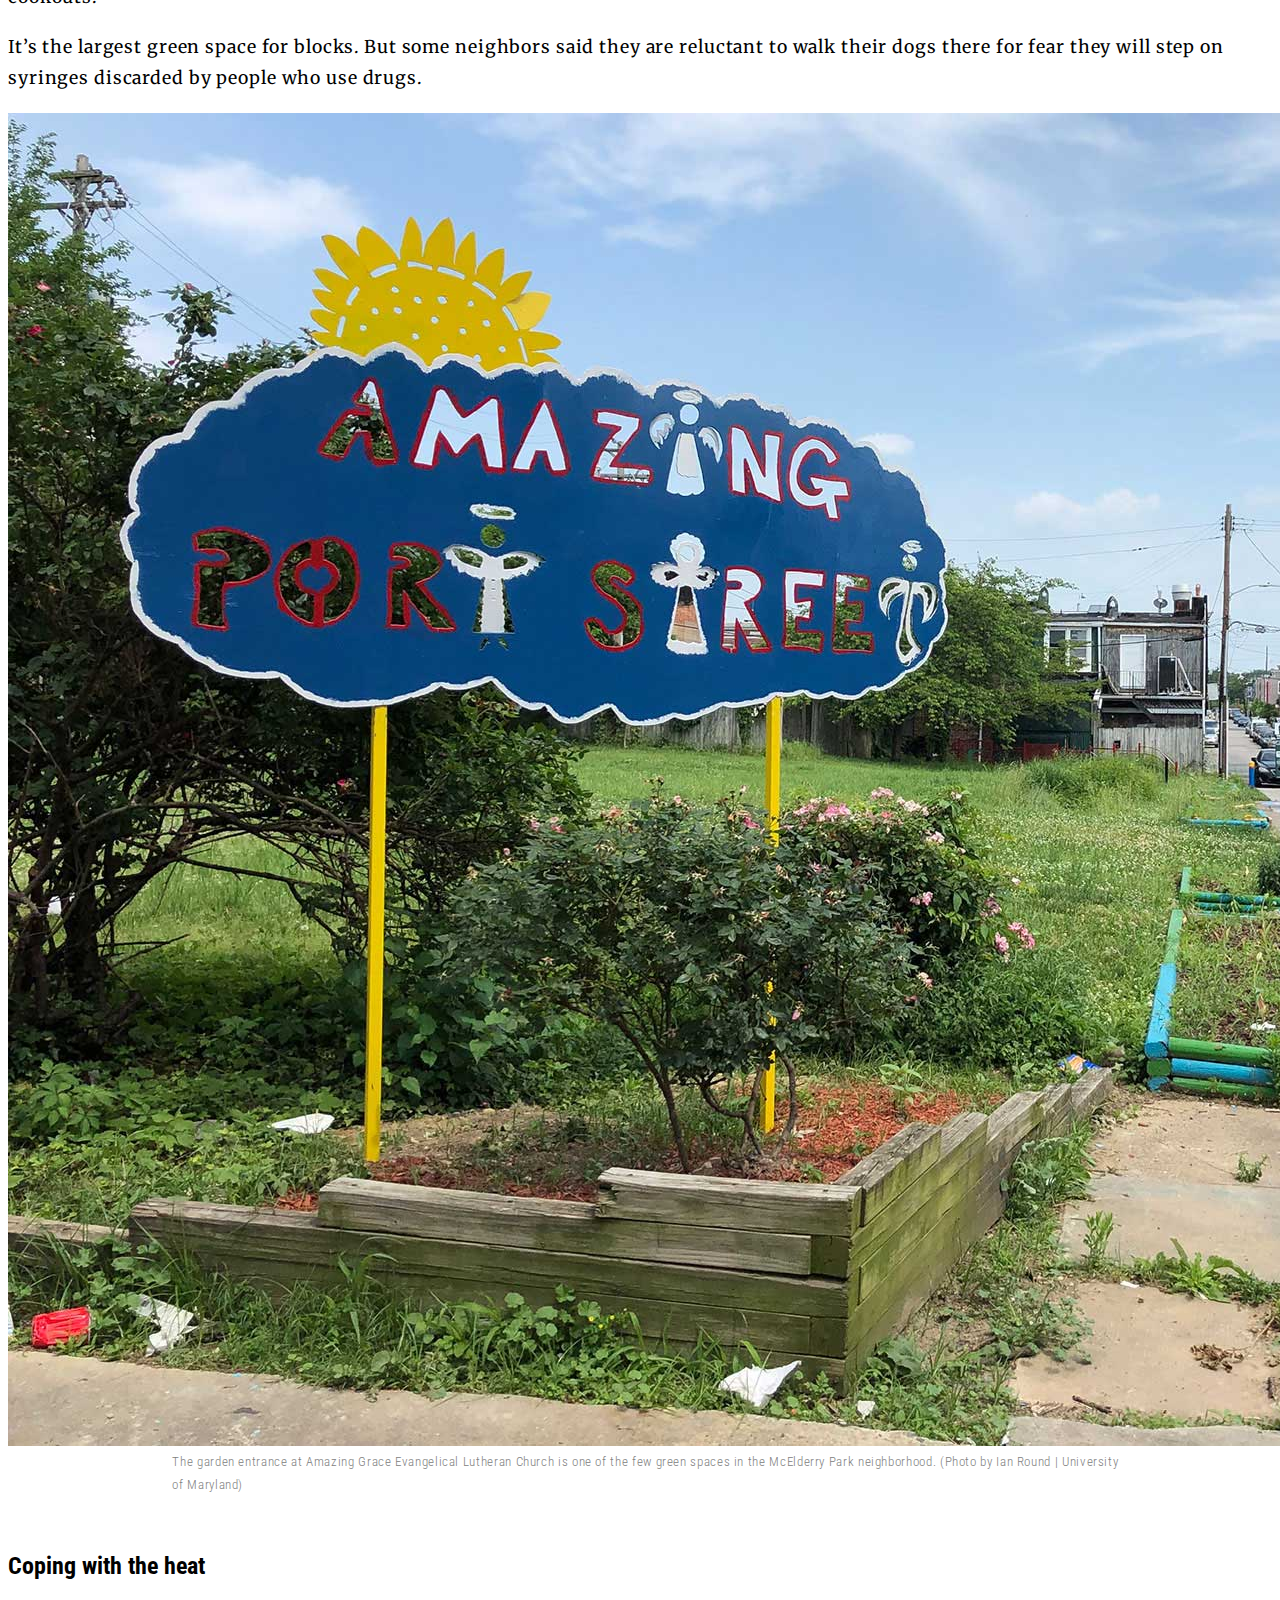
==== commit dcf0c2e4: "add" ====
--- a/climate-crisis-story/index.html
+++ b/climate-crisis-story/index.html
@@ -24,7 +24,7 @@
 <!--Bootstrap nav bar end-->
 <!-- Hero image-->
   <div class="hero-container">
-    <img src="sonia-hug-streetview.jpg">
+    <img src="sonia-hug-streetview.jpg" width="1080px" height="900px">
     <div class="overlay">
       <div class="hero-hed">Heat & Inequality
         <div class="hero-sub">In Baltimore, the burden of rising temperatures isn’t shared.
@@ -33,7 +33,7 @@
 
     </div>
 
-      <p class="caption-left">Photo by Sonia Hug | Wide Angle Youth Media</p>
+      <p class="caption">Photo by Sonia Hug | Wide Angle Youth Media</p>
 
   </div>
 
@@ -57,7 +57,8 @@
   <div class="row justify-content-center">
     <div class="col-10">
       <br><br><hr><br><br>
-      <iframe title=" Indoor and outdoor heat index during Baltimore heat wave, July 16-22, 2019" aria-label="Interactive line chart" id="datawrapper-chart-ruosQ" src="//datawrapper.dwcdn.net/ruosQ/1/" scrolling="no" frameborder="0" style="width: 0; min-width: 100% !important; border: none;" height="600"></iframe><script type="text/javascript">!function(){"use strict";window.addEventListener("message",function(a){if(void 0!==a.data["datawrapper-height"])for(var e in a.data["datawrapper-height"]){var t=document.getElementById("datawrapper-chart-"+e)||document.querySelector("iframe[src*='"+e+"']");t&&(t.style.height=a.data["datawrapper-height"][e]+"px")}})}();</script>
+      <iframe title="Indoor and outdoor heat index during Baltimore heat wave, July 16-22, 2019" aria-label="Interactive line chart" id="datawrapper-chart-uBu9p" src="https://datawrapper.dwcdn.net/uBu9p/1/" scrolling="no" frameborder="0" style="width: 0; min-width: 100% !important; border: none;" height="400"></iframe><script type="text/javascript">!function(){"use strict";window.addEventListener("message",(function(a){if(void 0!==a.data["datawrapper-height"])for(var e in a.data["datawrapper-height"]){var t=document.getElementById("datawrapper-chart-"+e)||document.querySelector("iframe[src*='"+e+"']");t&&(t.style.height=a.data["datawrapper-height"][e]+"px")}}))}();
+  </script>
       <br><br><hr><br><br>
     </div>
   </div>
@@ -95,7 +96,9 @@
       <iframe title="The relationship between summer temperature and poverty in Baltimore" aria-label="Scatter Plot" id="datawrapper-chart-Es9S6" src="//datawrapper.dwcdn.net/Es9S6/1/" scrolling="no" frameborder="0" style="width: 0; min-width: 100% !important; border: none;" height="600"></iframe><script type="text/javascript">!function(){"use strict";window.addEventListener("message",function(a){if(void 0!==a.data["datawrapper-height"])for(var e in a.data["datawrapper-height"]){var t=document.getElementById("datawrapper-chart-"+e)||document.querySelector("iframe[src*='"+e+"']");t&&(t.style.height=a.data["datawrapper-height"][e]+"px")}})}();</script>
     </div>
     <div class="col-md-5">
-      <iframe title="Summer temperature and violence" aria-label="Scatter Plot" id="datawrapper-chart-45M4X" src="//datawrapper.dwcdn.net/45M4X/1/" scrolling="no" frameborder="0" style="width: 0; min-width: 100% !important; border: none;" height="600"></iframe><script type="text/javascript">!function(){"use strict";window.addEventListener("message",function(a){if(void 0!==a.data["datawrapper-height"])for(var e in a.data["datawrapper-height"]){var t=document.getElementById("datawrapper-chart-"+e)||document.querySelector("iframe[src*='"+e+"']");t&&(t.style.height=a.data["datawrapper-height"][e]+"px")}})}();</script>
+      <iframe title="The relationship between summer temperature and poverty in Baltimore" aria-label="chart" id="datawrapper-chart-PPaAK" src="https://datawrapper.dwcdn.net/PPaAK/1/" scrolling="no" frameborder="0" style="width: 0; min-width: 100% !important; border: none;" height="600"></iframe><script type="text/javascript">!function(){"use strict";window.addEventListener("message",(function(a){if(void 0!==a.data["datawrapper-height"])for(var e in a.data["datawrapper-height"]){var t=document.getElementById("datawrapper-chart-"+e)||document.querySelector("iframe[src*='"+e+"']");t&&(t.style.height=a.data["datawrapper-height"][e]+"px")}}))}();</script>
+
+
     </div>
   </div>
   <div class="row justify-content-center">
@@ -125,7 +128,7 @@
     </div>
   </div>
 </div>
-<img src="solomon-simmons.jpg" alt="sitting man">
+<img src="solomon-simmons.jpg" alt="sitting man" width:"500x" height:"200px">
 <p class="caption">Solomon Simmons in his East Baltimore home (Photo by Amina Lampkin | University of Maryland)</p>
 <div class="container">
   <div class="row justify-content-center">
@@ -140,7 +143,7 @@
     </div>
   </div>
 </div>
-<img src="harriett-alexander.jpg" alt="Harriett Alexander">
+<img src="harriett-alexander.jpg"  class="harriett_img" alt="Harriett Alexander">
 <p class="caption">Harriett Alexander, with her dog, Shakur, doesn’t like using her air conditioner because she might not hear someone breaking into her house. (Photo by Maris Medina | University of Maryland) </p>
 <div class="container">
   <div class="row justify-content-center">
@@ -171,7 +174,9 @@
   <div class="row justify-content-center">
     <div class="col-10">
       <br><br><hr><br><br>
-      <iframe title=" Baltimore has more than its share of heat-related deaths in Maryland" aria-label="Grouped Column Chart" id="datawrapper-chart-JL5jA" src="//datawrapper.dwcdn.net/JL5jA/2/" scrolling="no" frameborder="0" style="width: 0; min-width: 100% !important; border: none;" height="500"></iframe><script type="text/javascript">!function(){"use strict";window.addEventListener("message",function(a){if(void 0!==a.data["datawrapper-height"])for(var e in a.data["datawrapper-height"]){var t=document.getElementById("datawrapper-chart-"+e)||document.querySelector("iframe[src*='"+e+"']");t&&(t.style.height=a.data["datawrapper-height"][e]+"px")}})}();</script>
+      <iframe title="The relationship between summer temperature and poverty in Baltimore" aria-label="chart" id="datawrapper-chart-PPaAK" src="https://datawrapper.dwcdn.net/PPaAK/1/" scrolling="no" frameborder="0" style="width: 0; min-width: 100% !important; border: none;" height="600"></iframe><script type="text/javascript">!function(){"use strict";window.addEventListener("message",(function(a){if(void 0!==a.data["datawrapper-height"])for(var e in a.data["datawrapper-height"]){var t=document.getElementById("datawrapper-chart-"+e)||document.querySelector("iframe[src*='"+e+"']");t&&(t.style.height=a.data["datawrapper-height"][e]+"px")}}))}();
+</script>
+
       <br><br><hr><br><br>
     </div>
   </div>
@@ -238,6 +243,9 @@
   <div class="row justify-content-center">
     <div class="col-7" style="min-width: 600px">
       <h2 class="chapter-headline">Coping with the heat</h2>
+      <iframe title="Projected number of extreme heat events in Maryland for the year 2040" aria-label="Map" id="datawrapper-chart-rnNpd" src="https://datawrapper.dwcdn.net/rnNpd/1/" scrolling="no" frameborder="0" style="width: 0; min-width: 100% !important; border: none;" height="463"></iframe><script type="text/javascript">!function(){"use strict";window.addEventListener("message",(function(a){if(void 0!==a.data["datawrapper-height"])for(var e in a.data["datawrapper-height"]){var t=document.getElementById("datawrapper-chart-"+e)||document.querySelector("iframe[src*='"+e+"']");t&&(t.style.height=a.data["datawrapper-height"][e]+"px")}}))}();
+      </script>
+
       <p>As temperatures in Baltimore reached 100 on July 20, most everyone around the city was staying inside. Some of the people on the streets walked under open umbrellas, carrying their own circle of shade. Men wore damp cloths draped under their caps or on the backs of their necks. No one was moving quickly.</p>
       <p>Few people were on the street. “This is the quietest the block ever been,” Tammy Jackson said. “I can’t believe it.”</p>
       <p>But city life continued despite the heat. A team of paramedics was called to an East Baltimore block when a resident found a man she didn’t know passed out on her front steps.</p>
--- a/climate-crisis-story/style.css
+++ b/climate-crisis-story/style.css
@@ -15,7 +15,7 @@
   margin-top: 1em;
   margin-bottom: 1em;
   padding: 1em;
-  border: .5em solid #5AA632;
+  border: .5em solid #dc3545;
 }
 .sidebar-headline{
   font-family: 'Roboto Condensed', Arial, sans-serif;
@@ -23,7 +23,7 @@
   font-weight: 500;
   color:#fff;
   text-align: center;
-  background-color: #5AA632;
+  background-color: #dc3545;
   padding-top: .2em;
   padding-bottom: .5em;
   margin-top: -.8em;
@@ -134,6 +134,14 @@
 /* hero image class */
 .hero-image{
   width: 100%;
+}
+/*centering harriots image*/
+.harriett_img {
+  display:block;
+  margin-left:auto;
+  margin-right:auto;
+  width:50%;
+
 }
 /* overlay class*/
 .overlay{
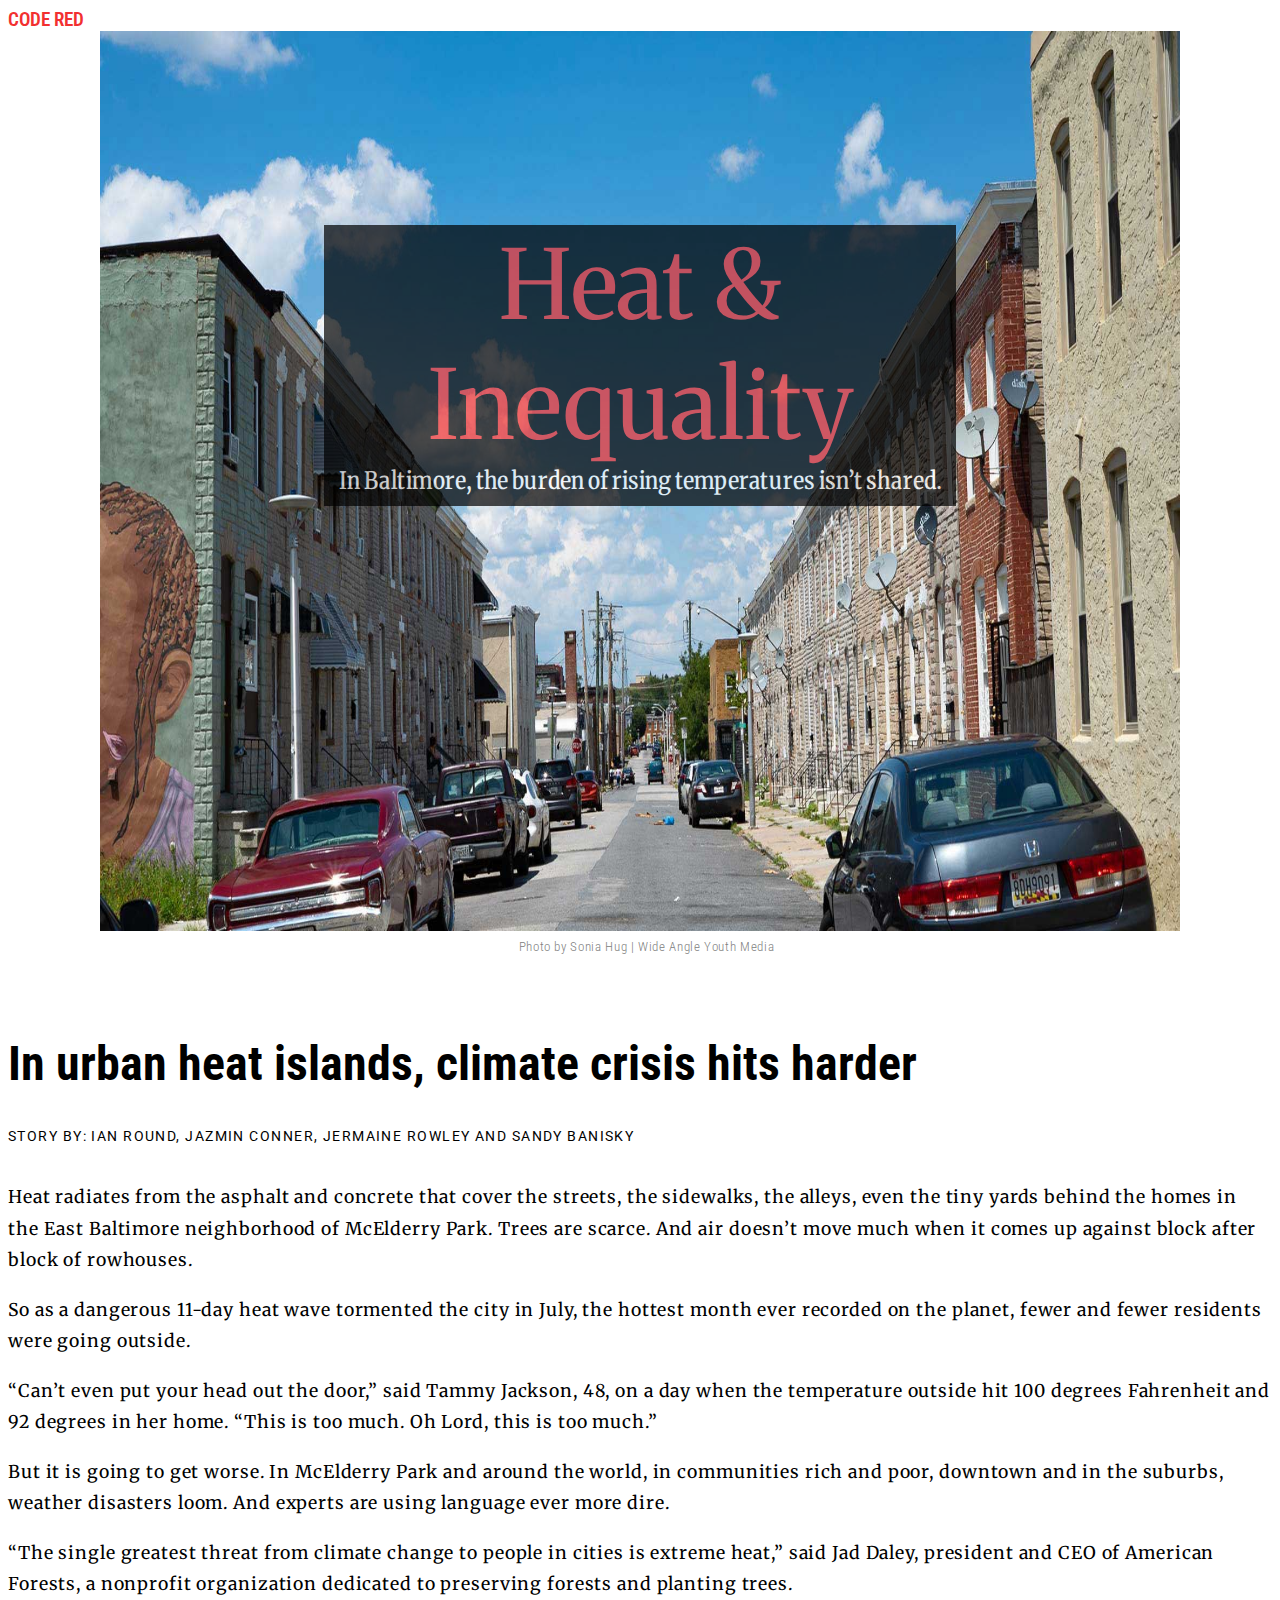
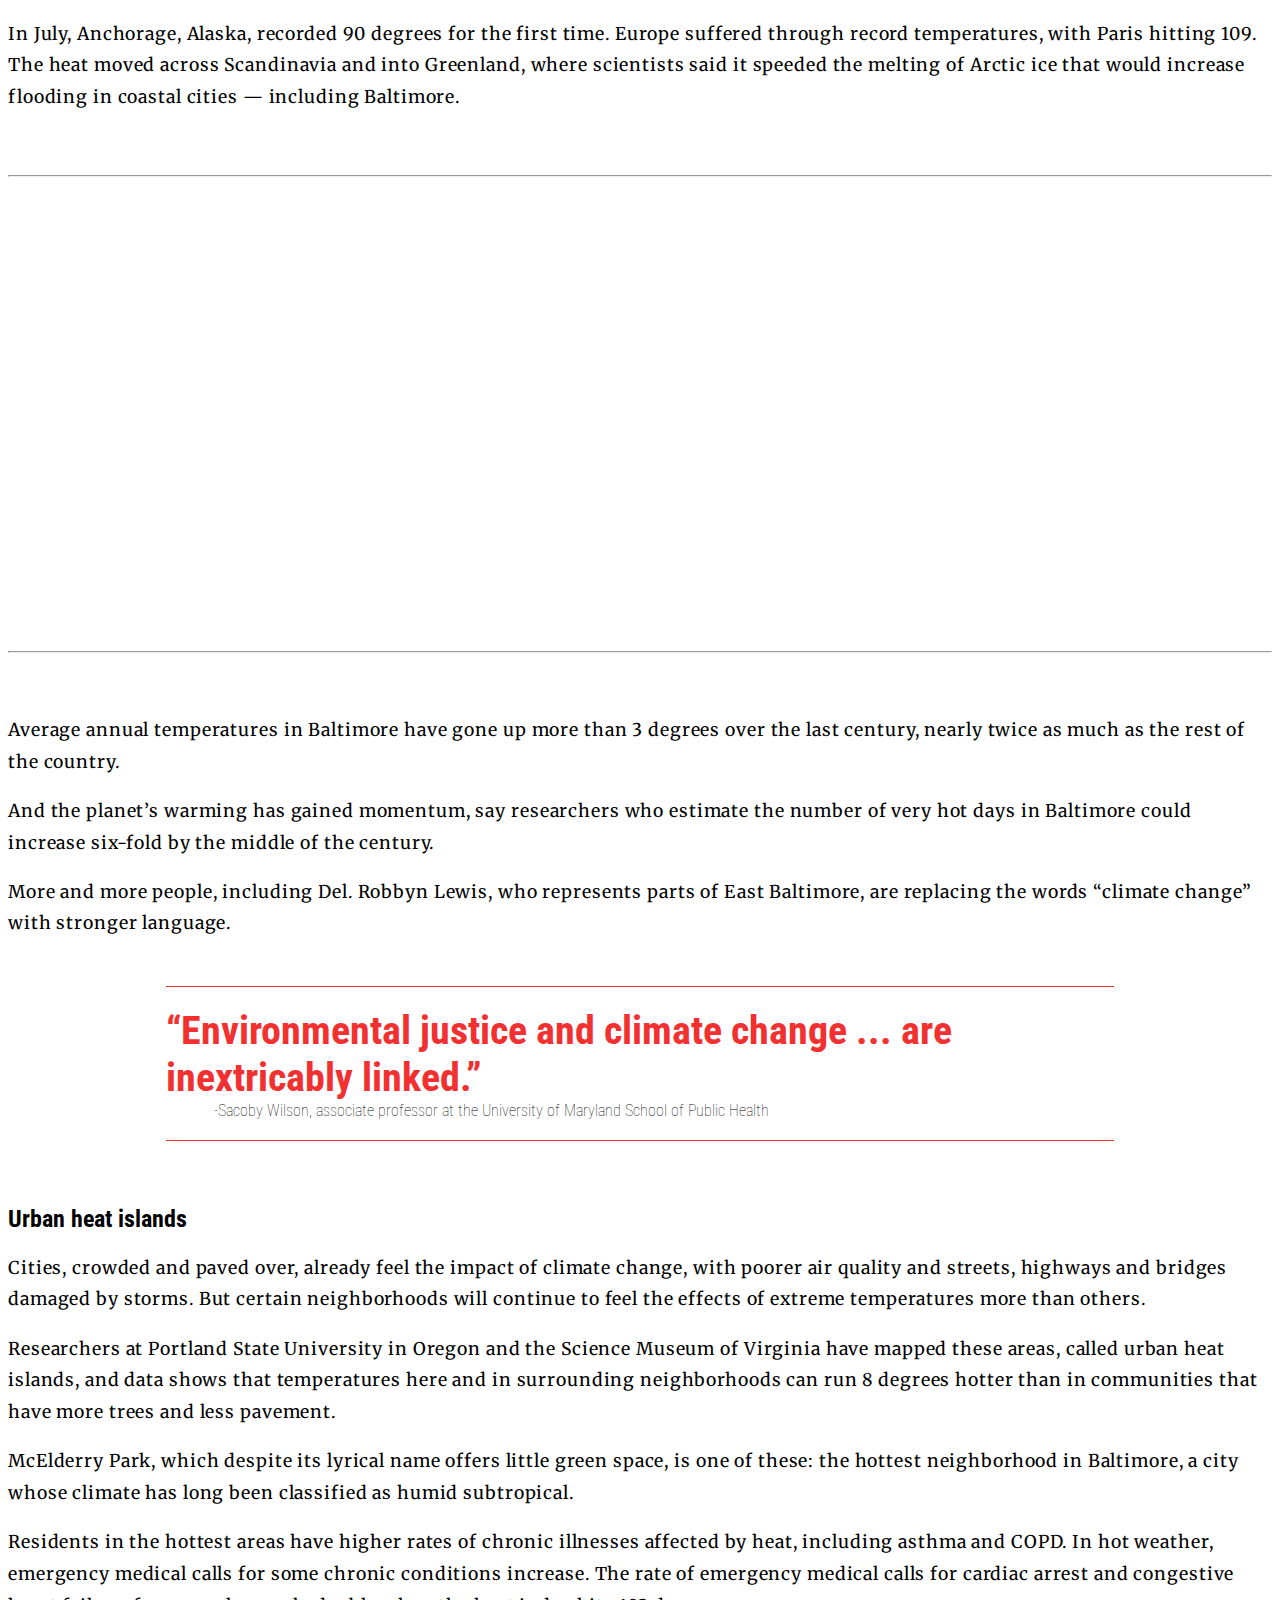
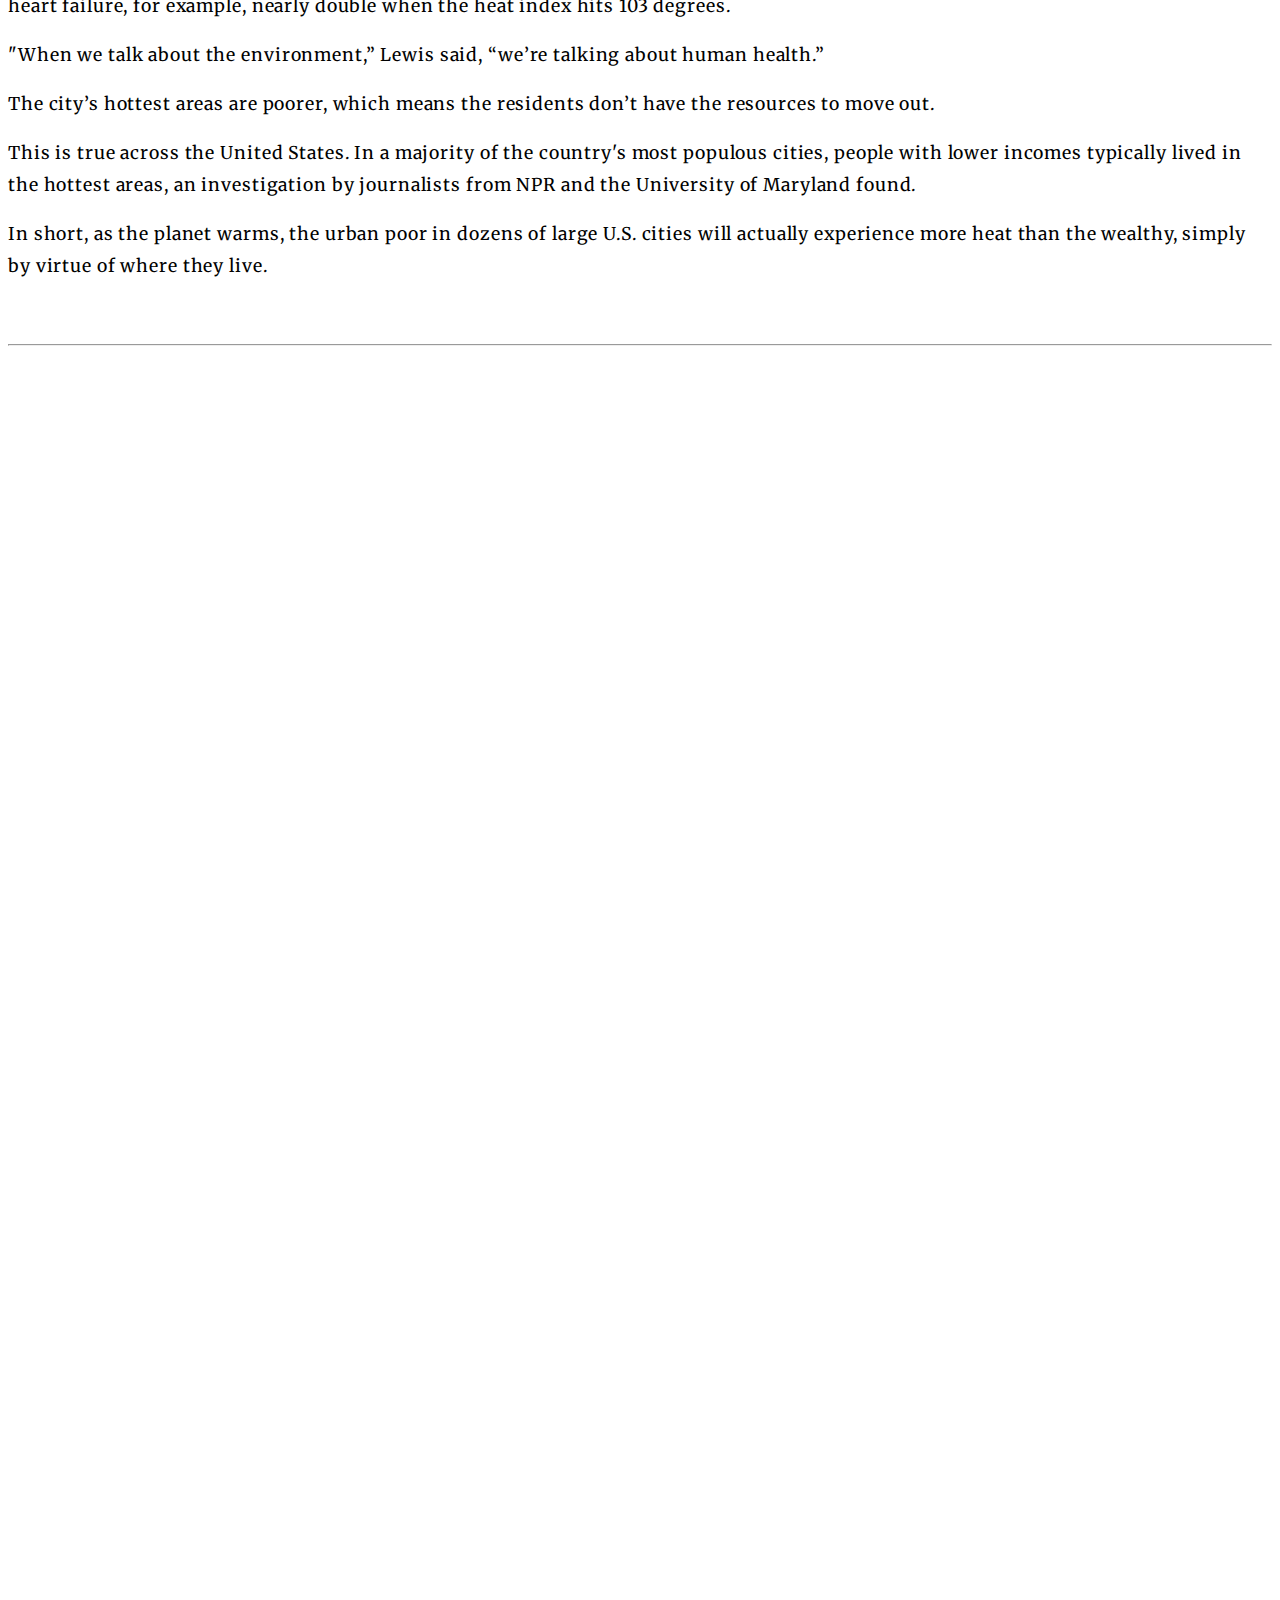
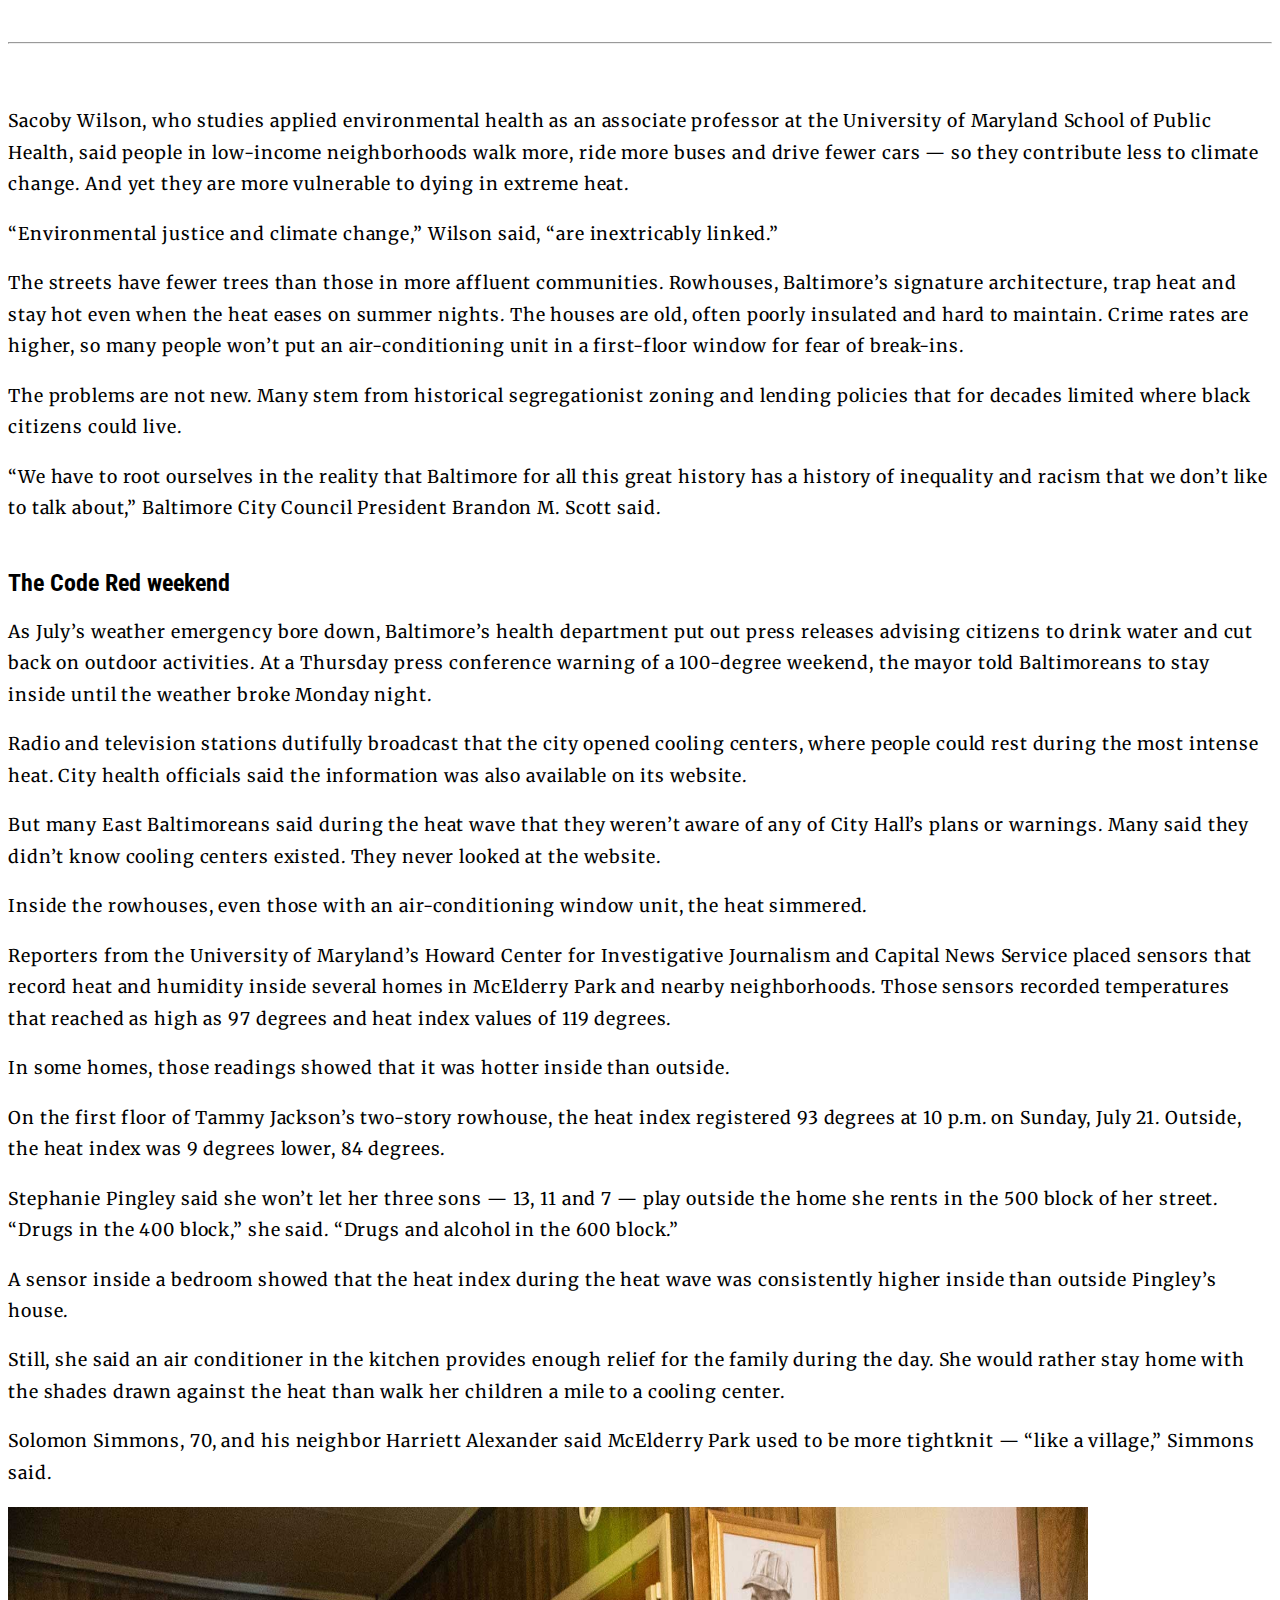
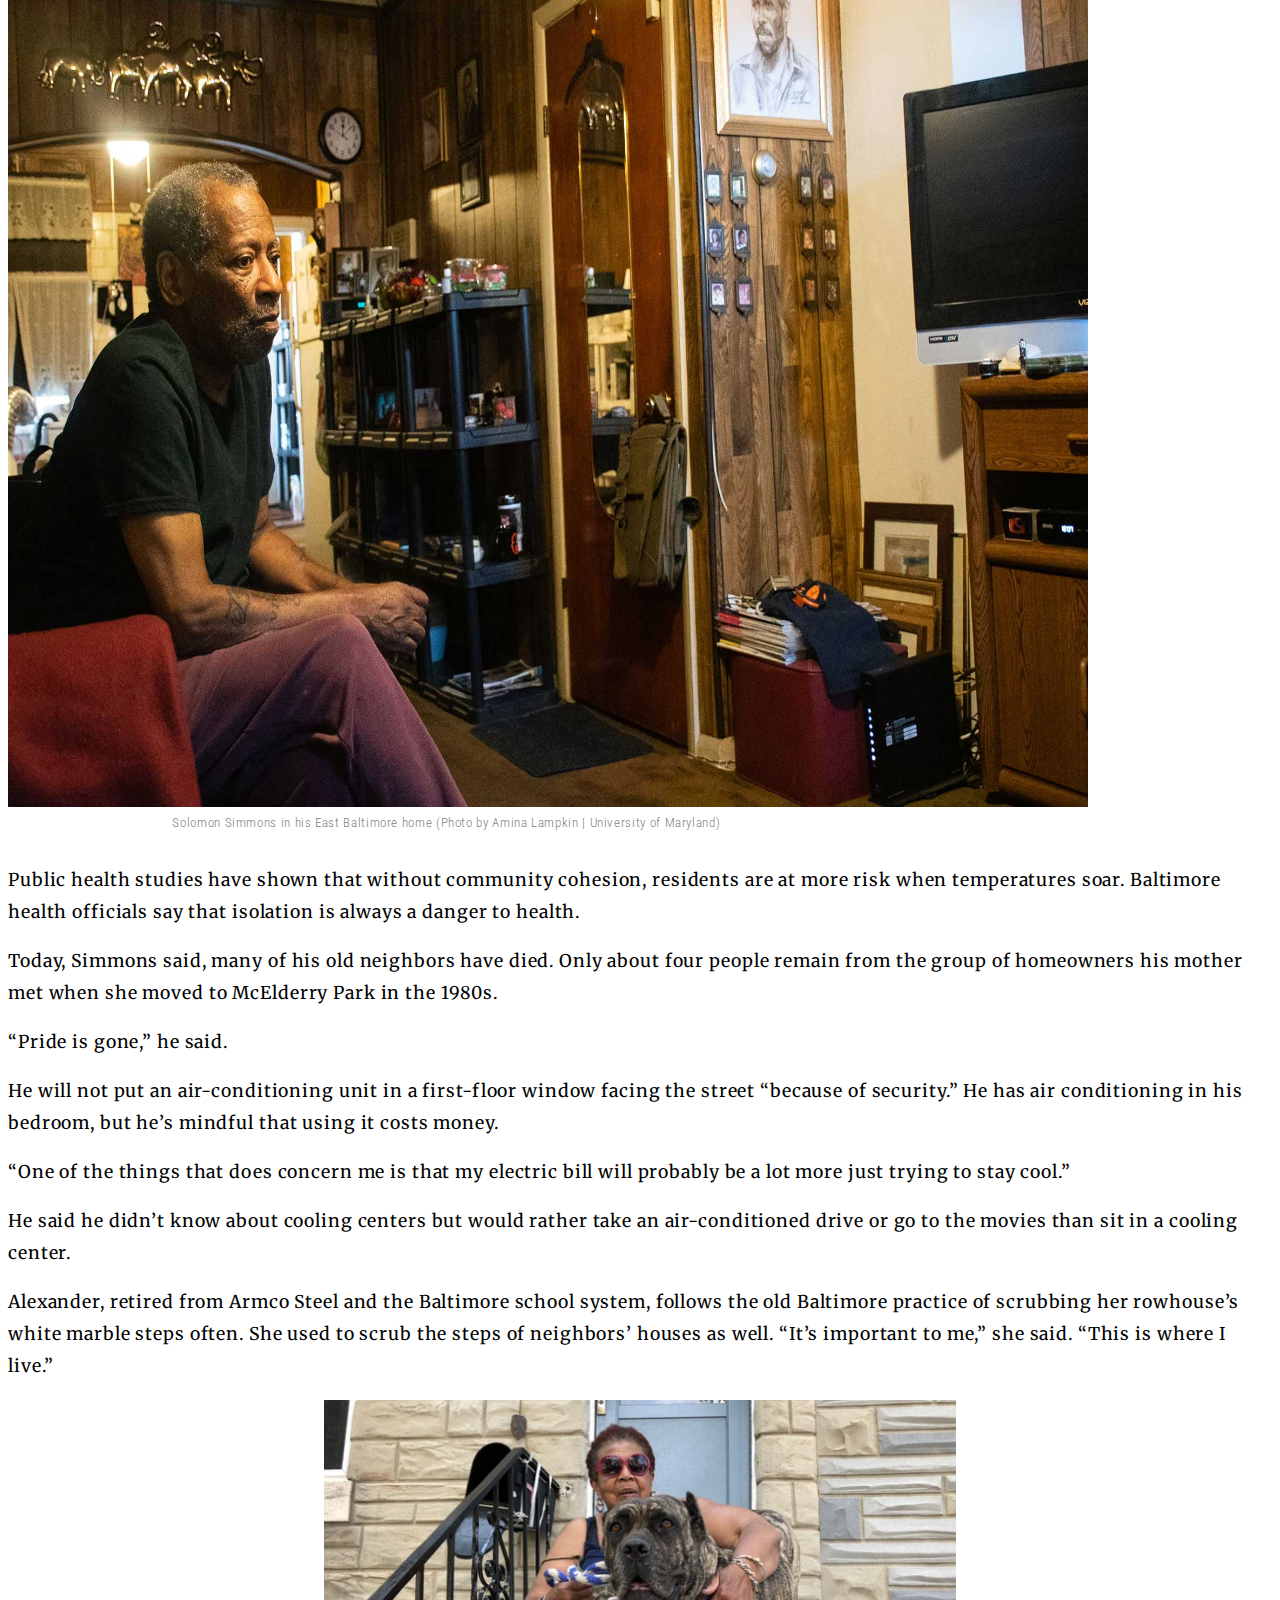
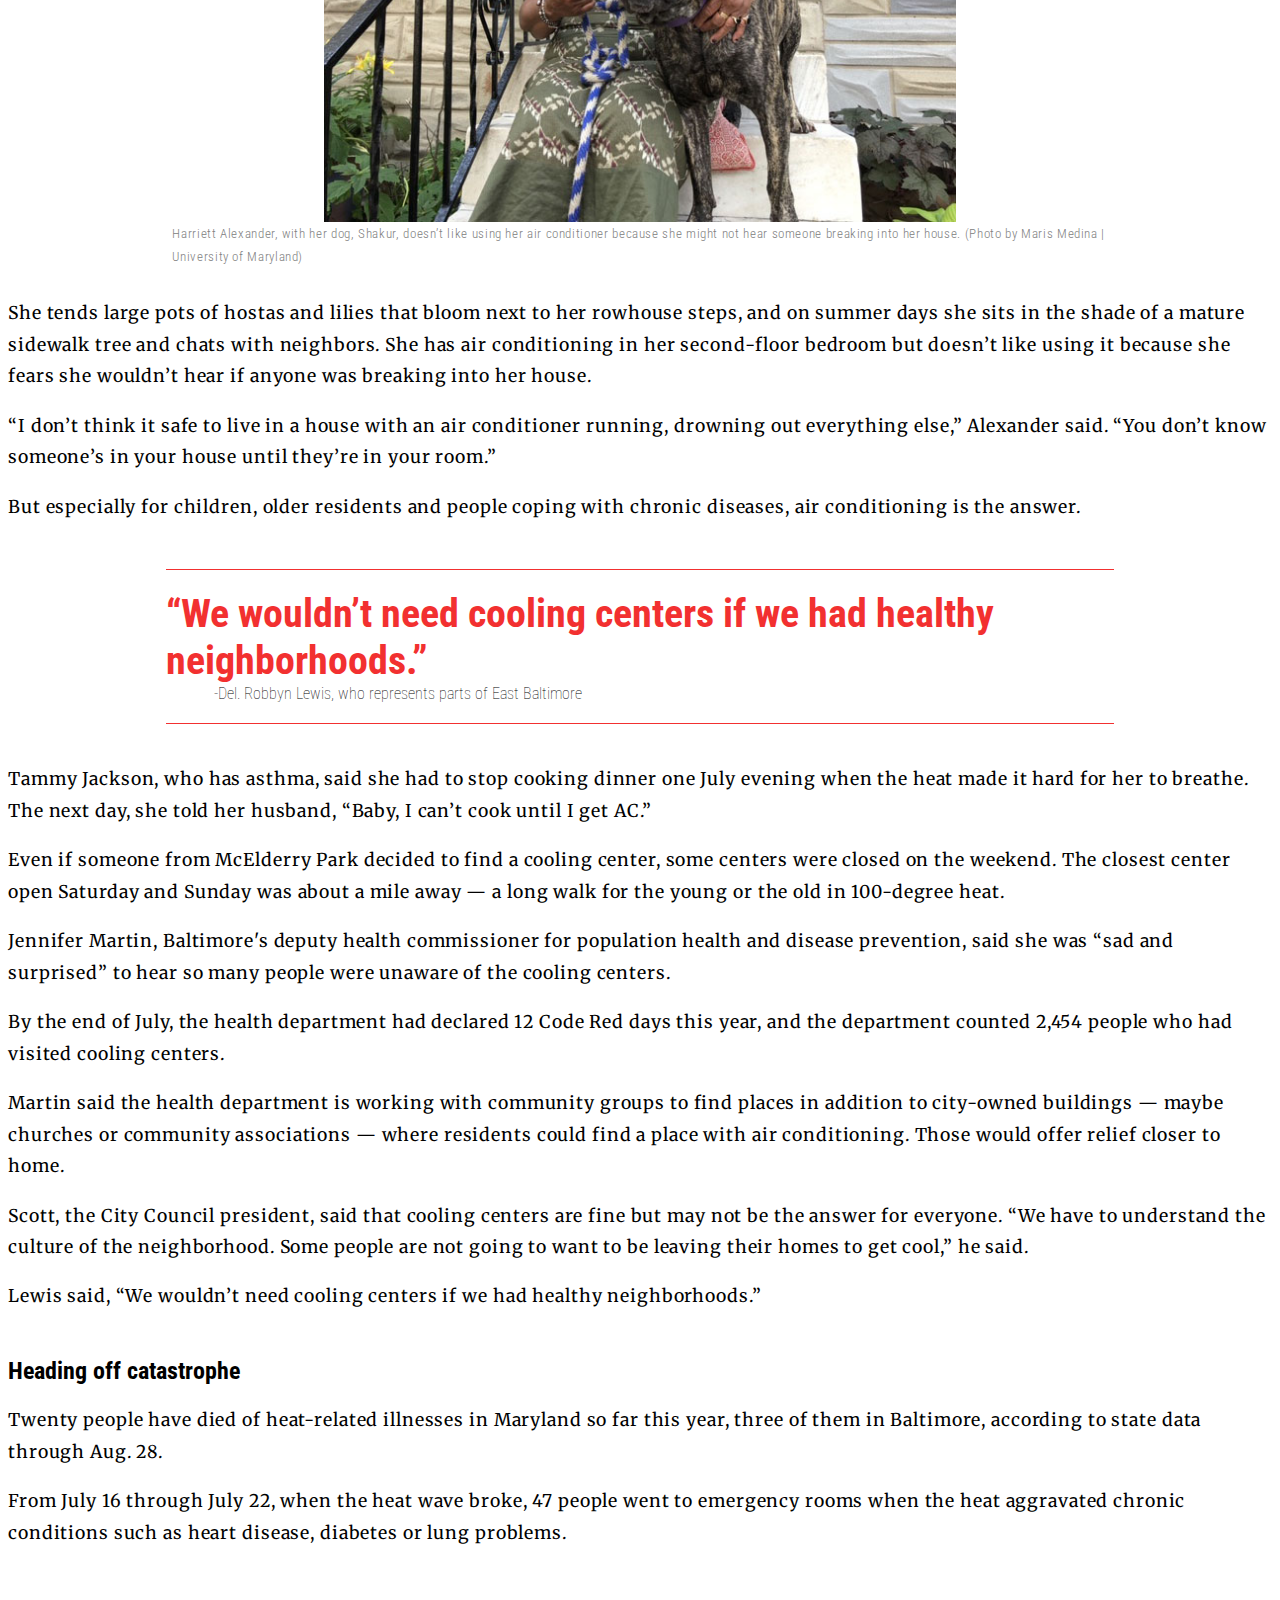
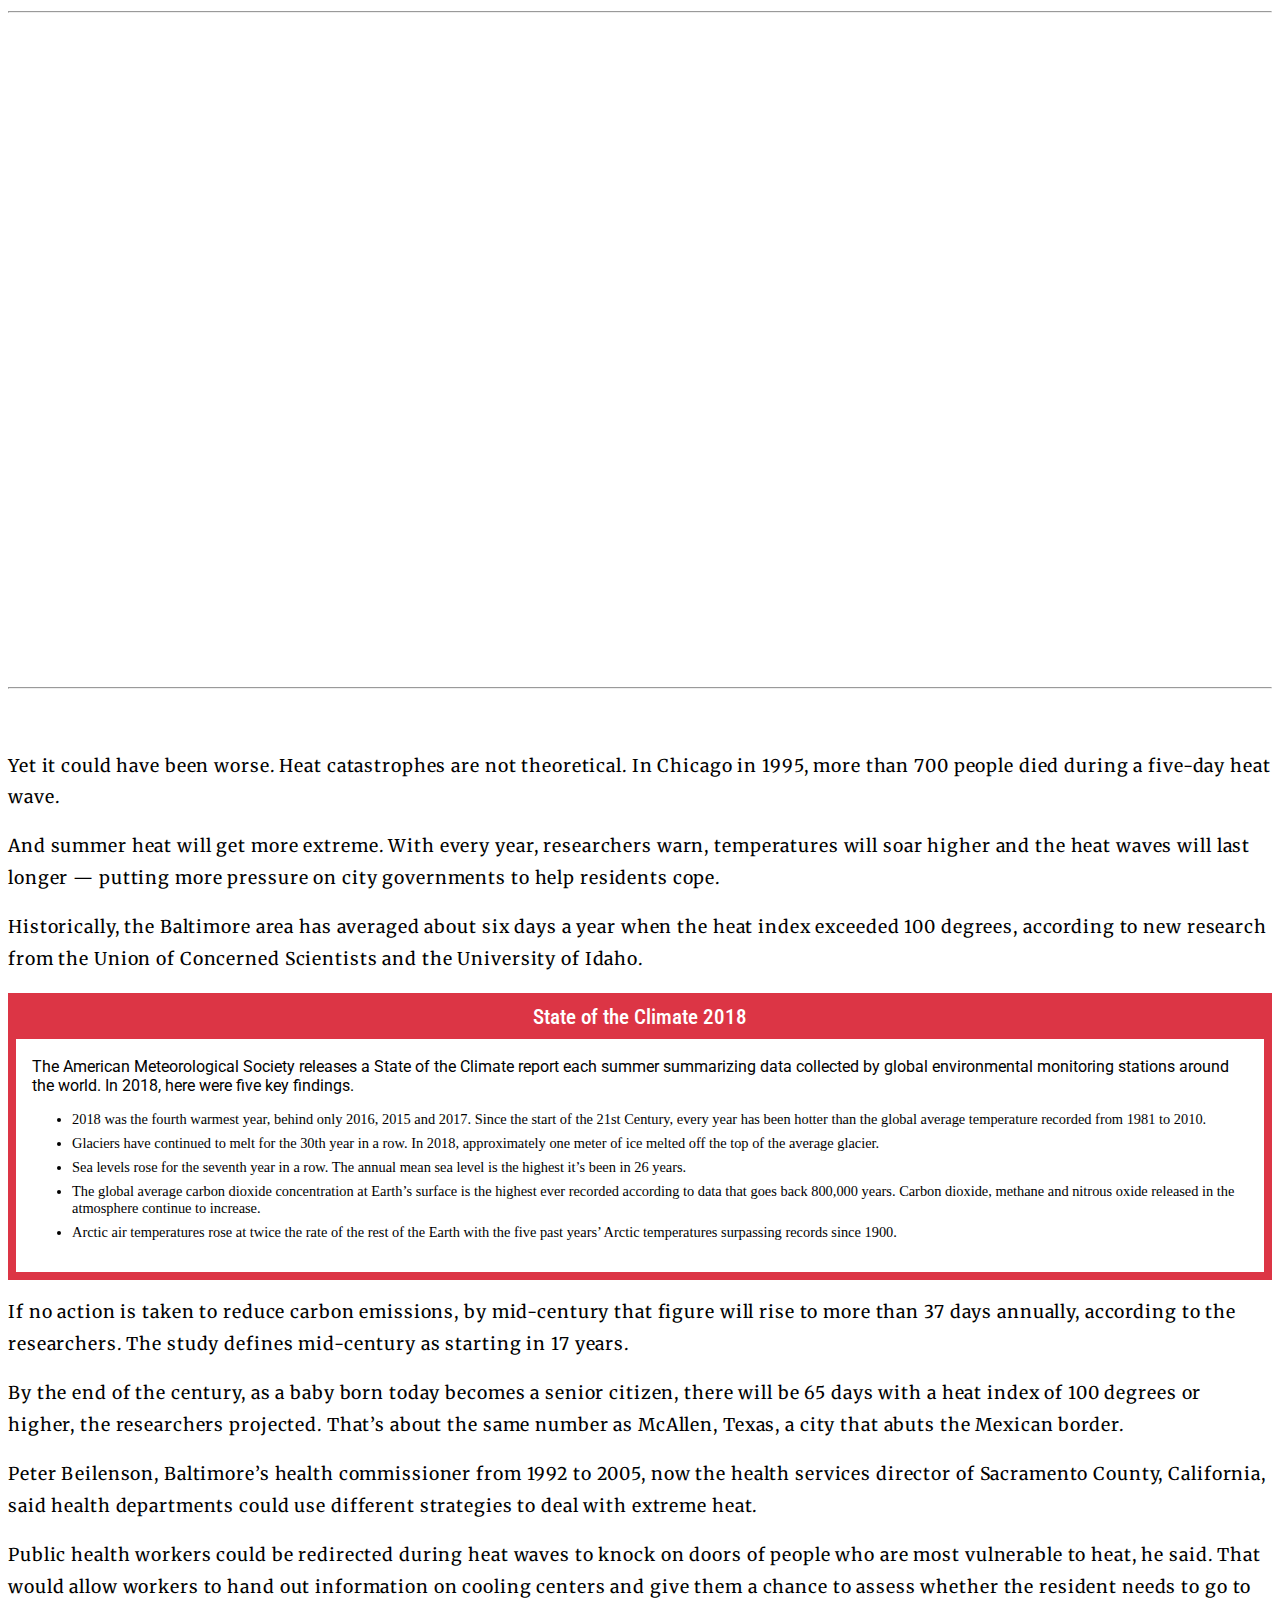
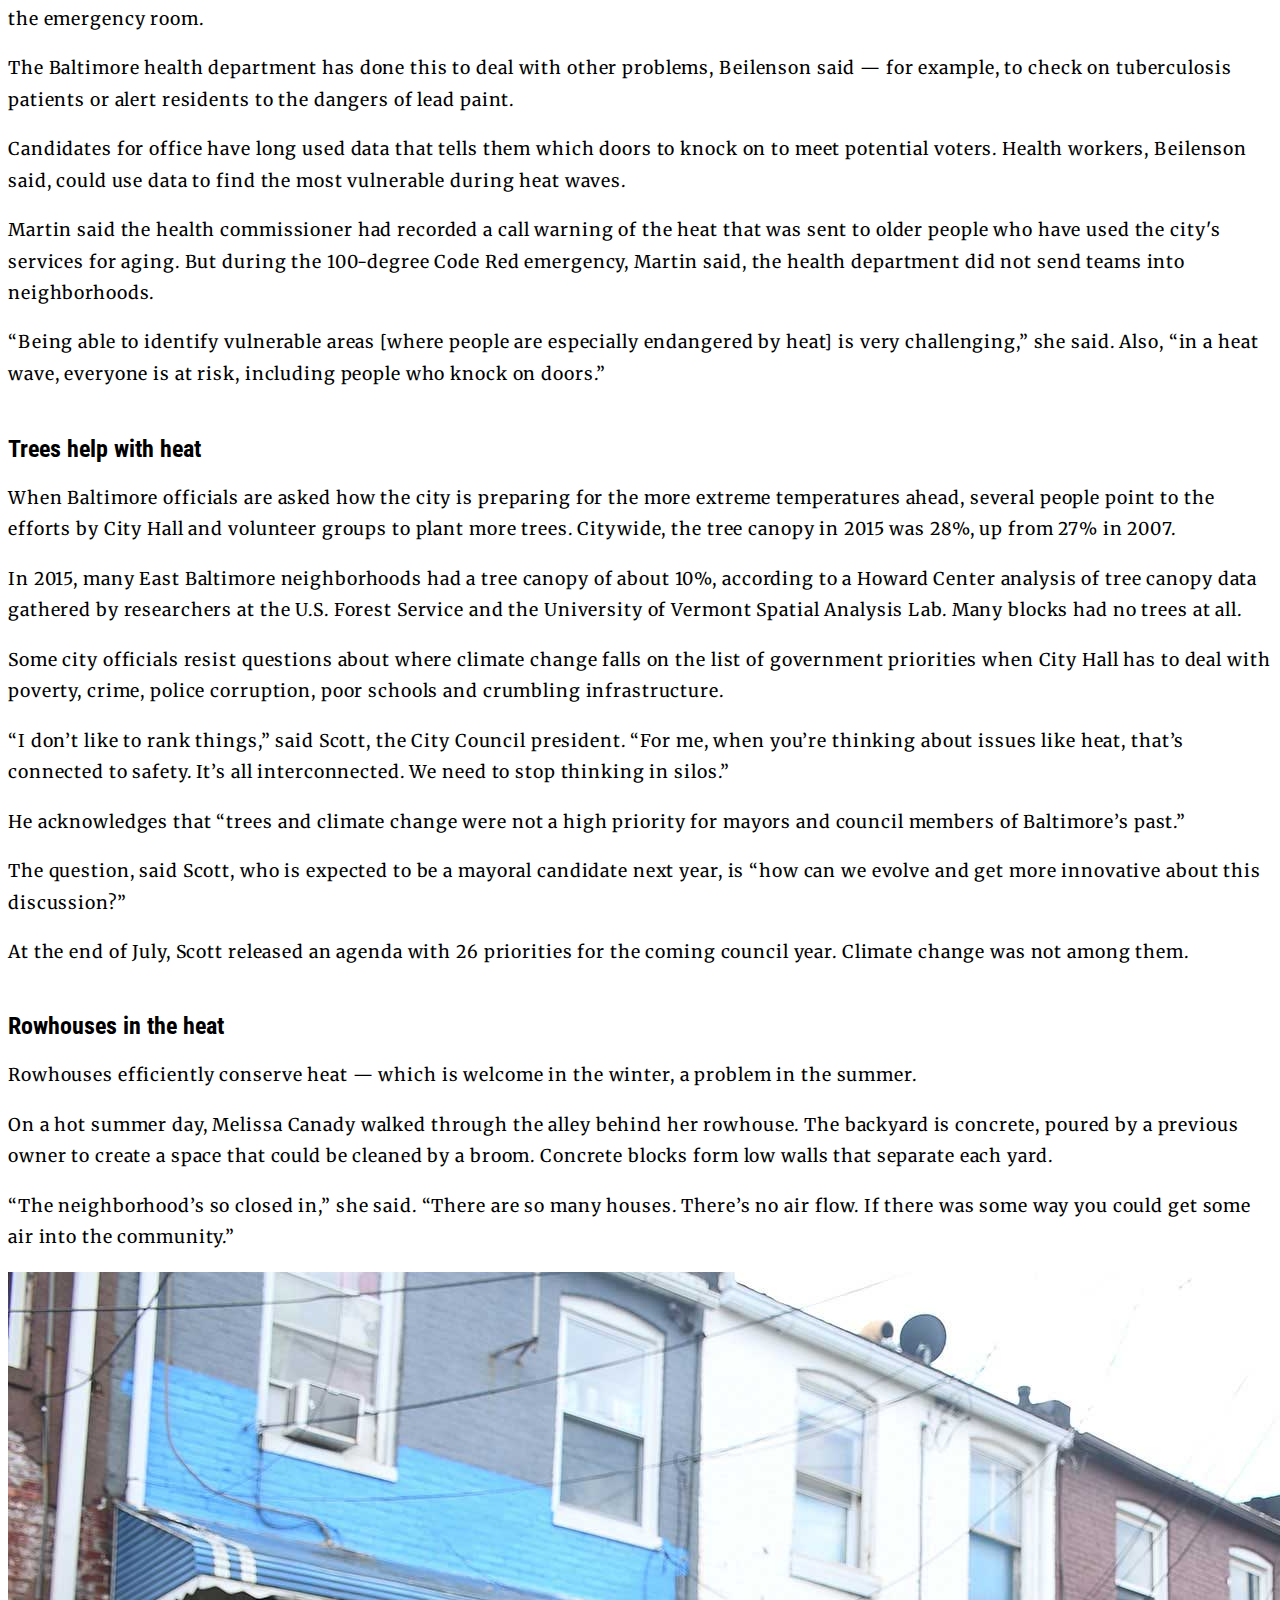
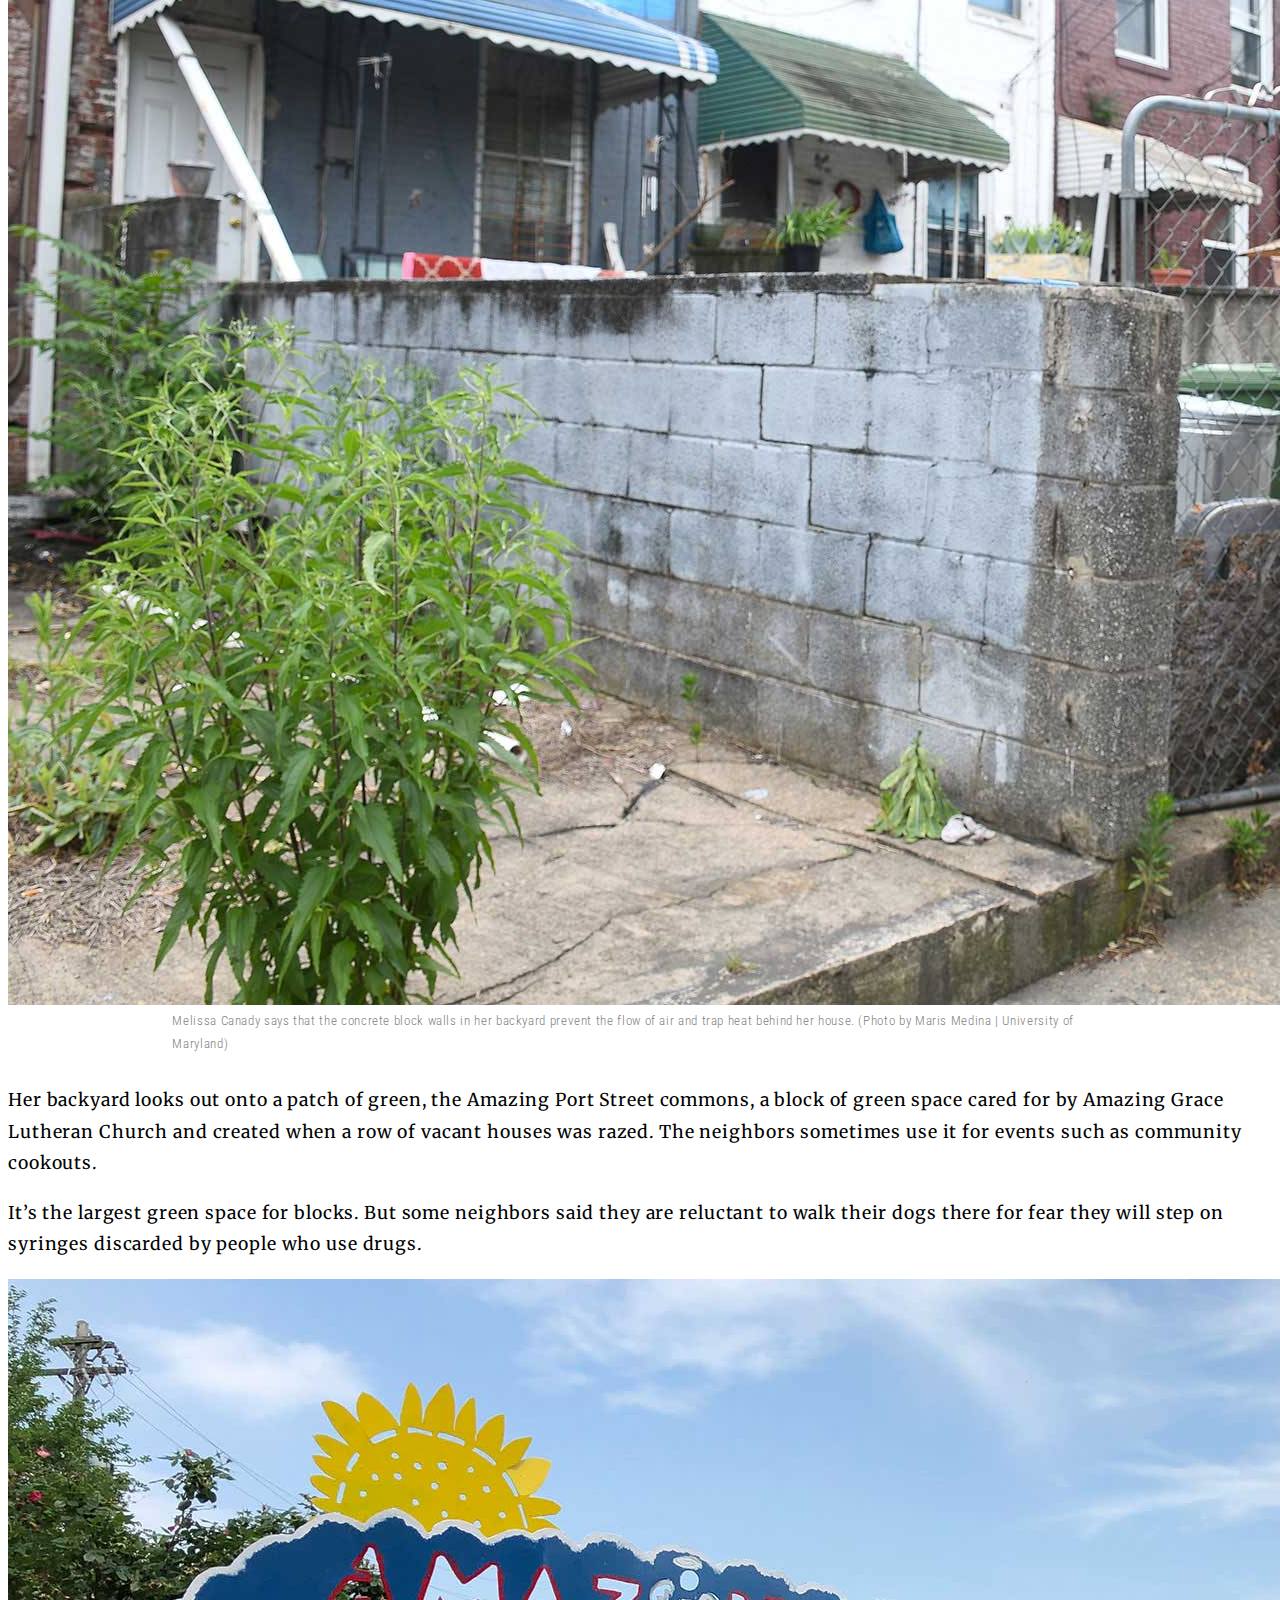
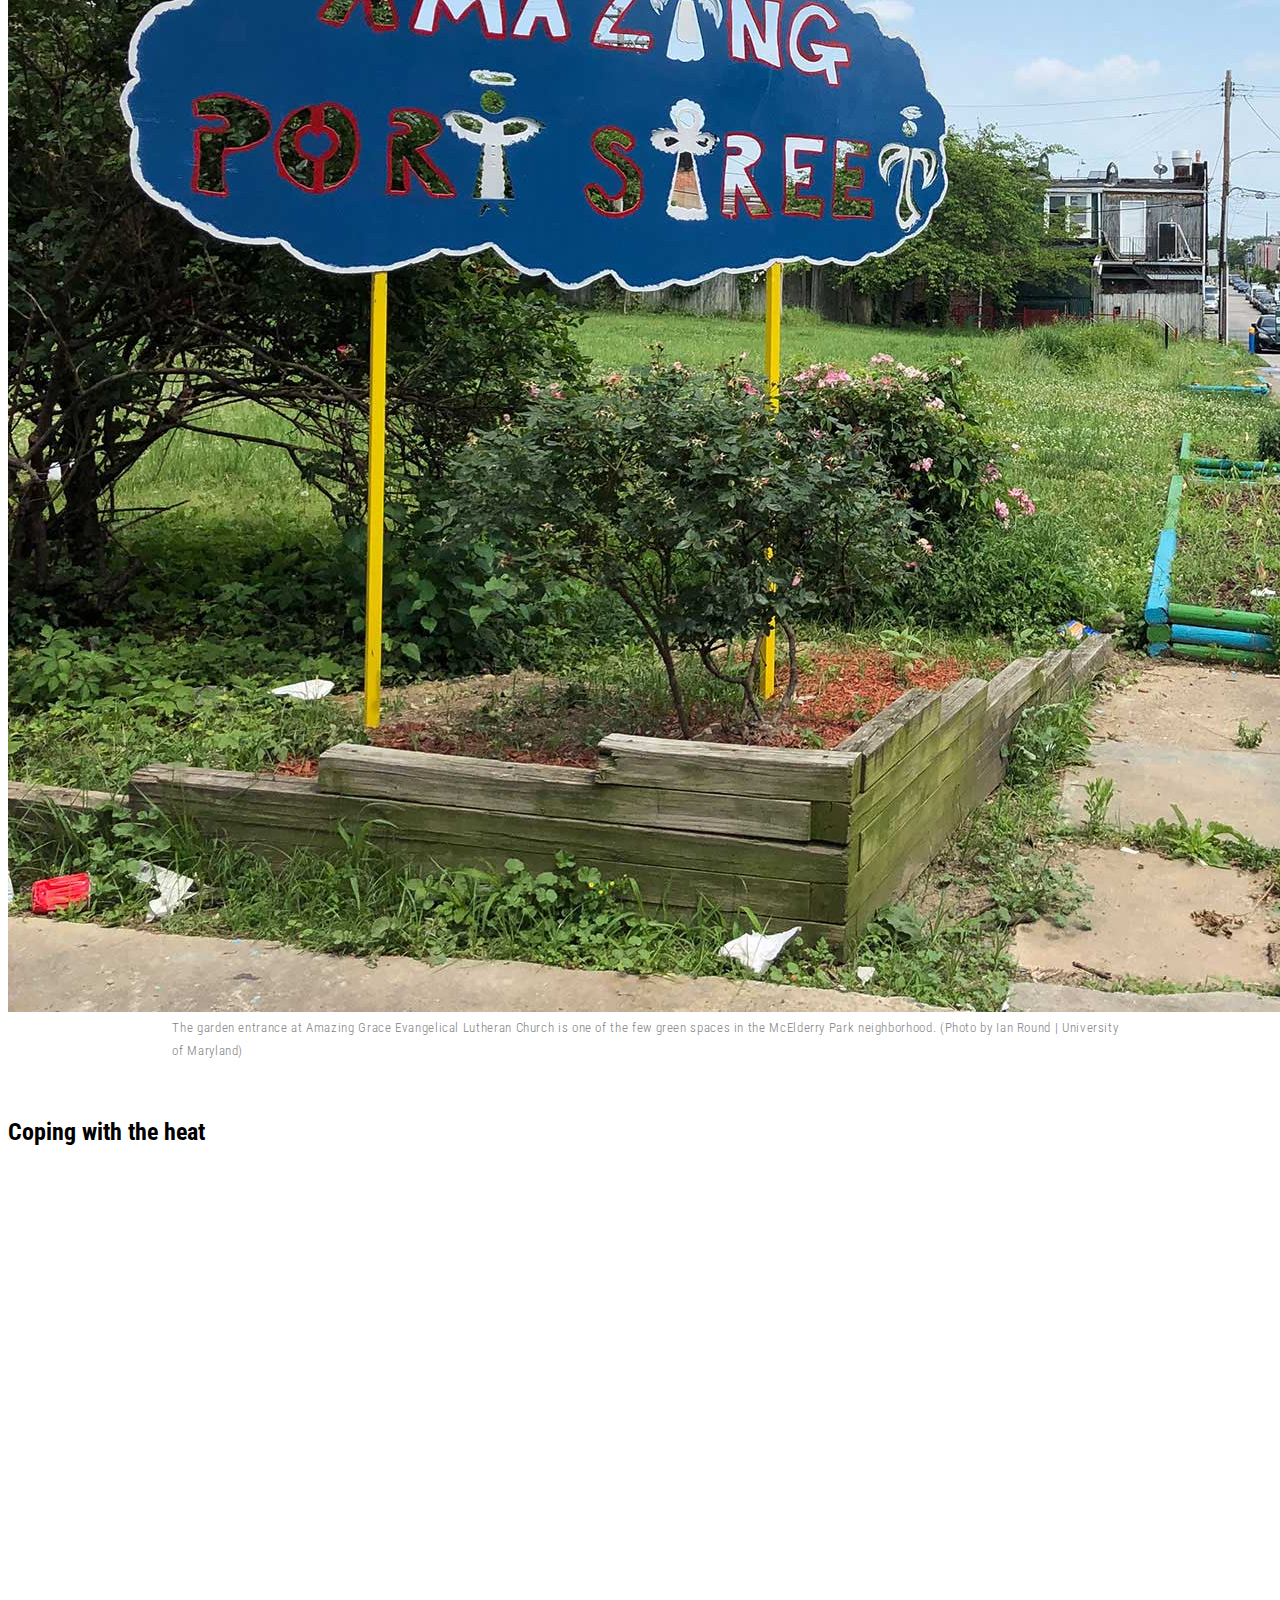
==== commit 8750c5b7: "add" ====
--- a/climate-crisis-story/index.html
+++ b/climate-crisis-story/index.html
@@ -128,7 +128,7 @@
     </div>
   </div>
 </div>
-<img src="solomon-simmons.jpg" alt="sitting man" width:"500x" height:"200px">
+<img src="solomon-simmons.jpg" alt="sitting man" width="1080px" height="900px">
 <p class="caption">Solomon Simmons in his East Baltimore home (Photo by Amina Lampkin | University of Maryland)</p>
 <div class="container">
   <div class="row justify-content-center">
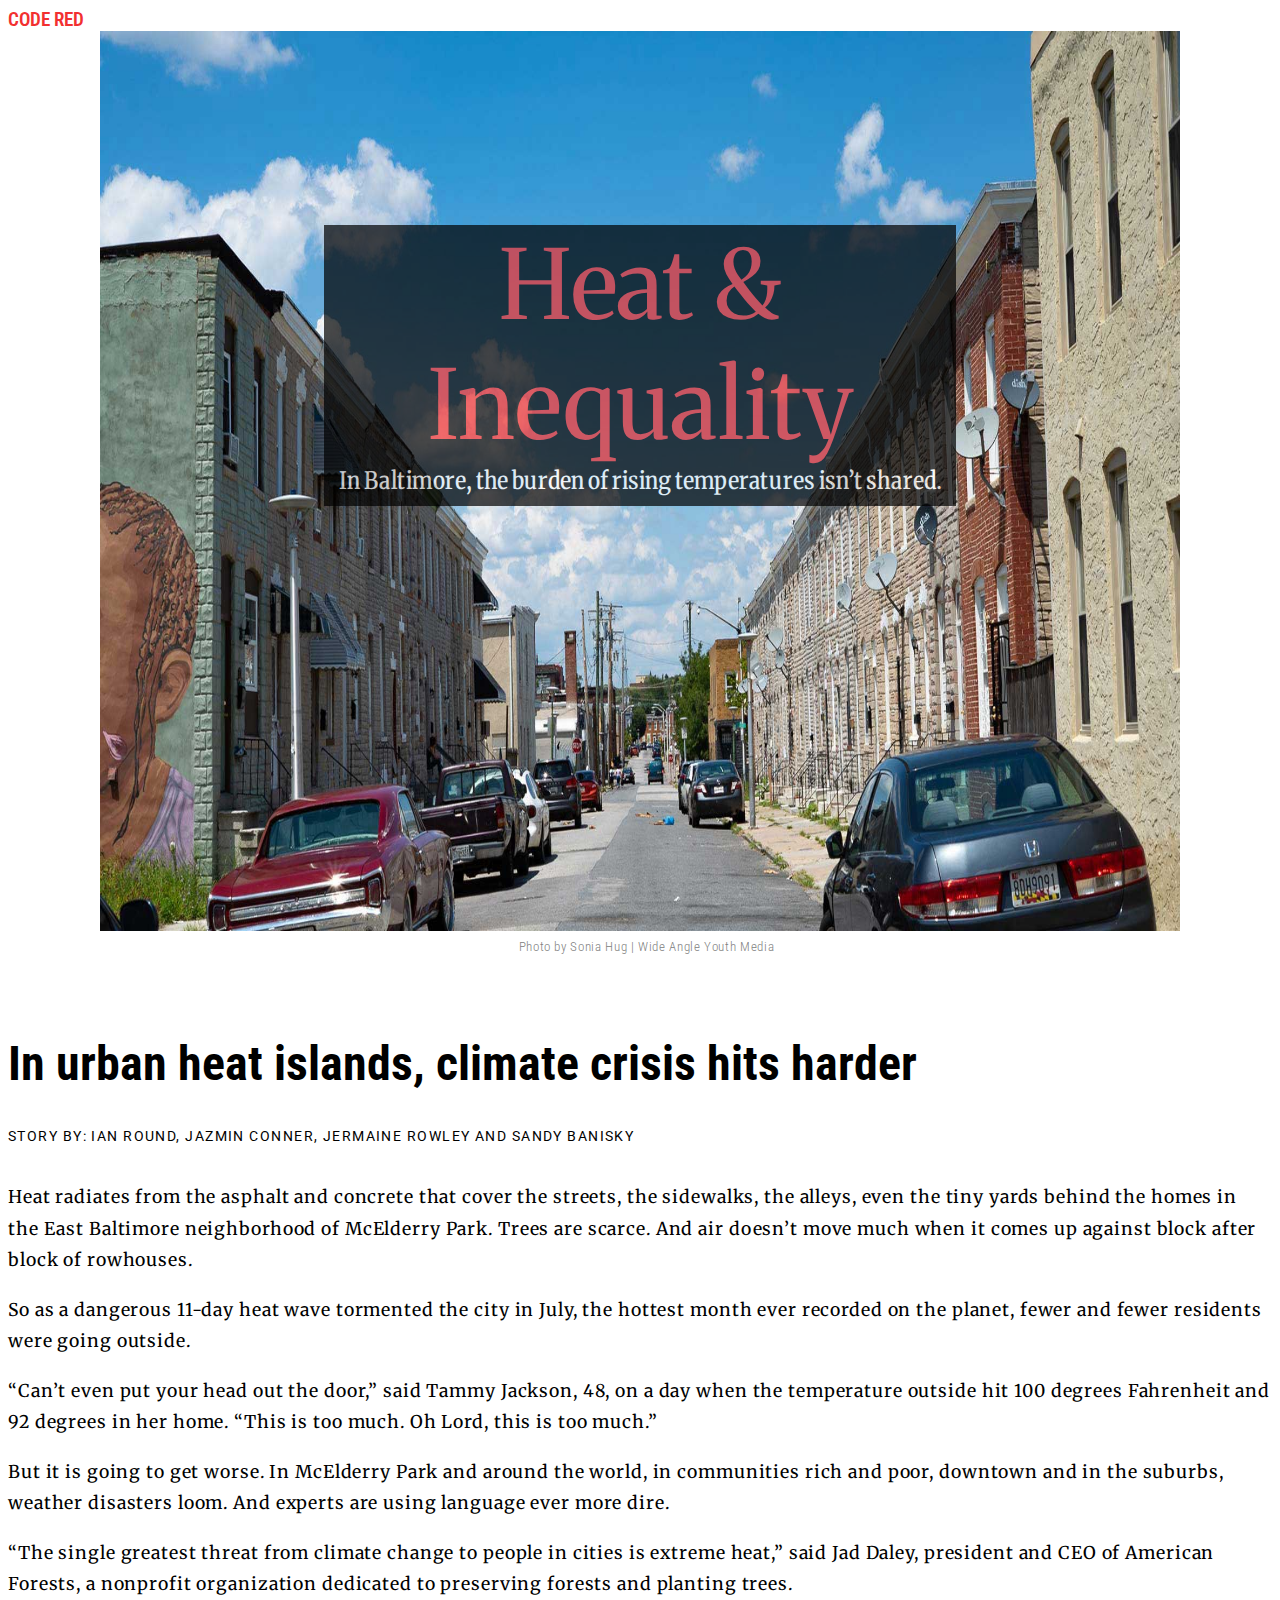
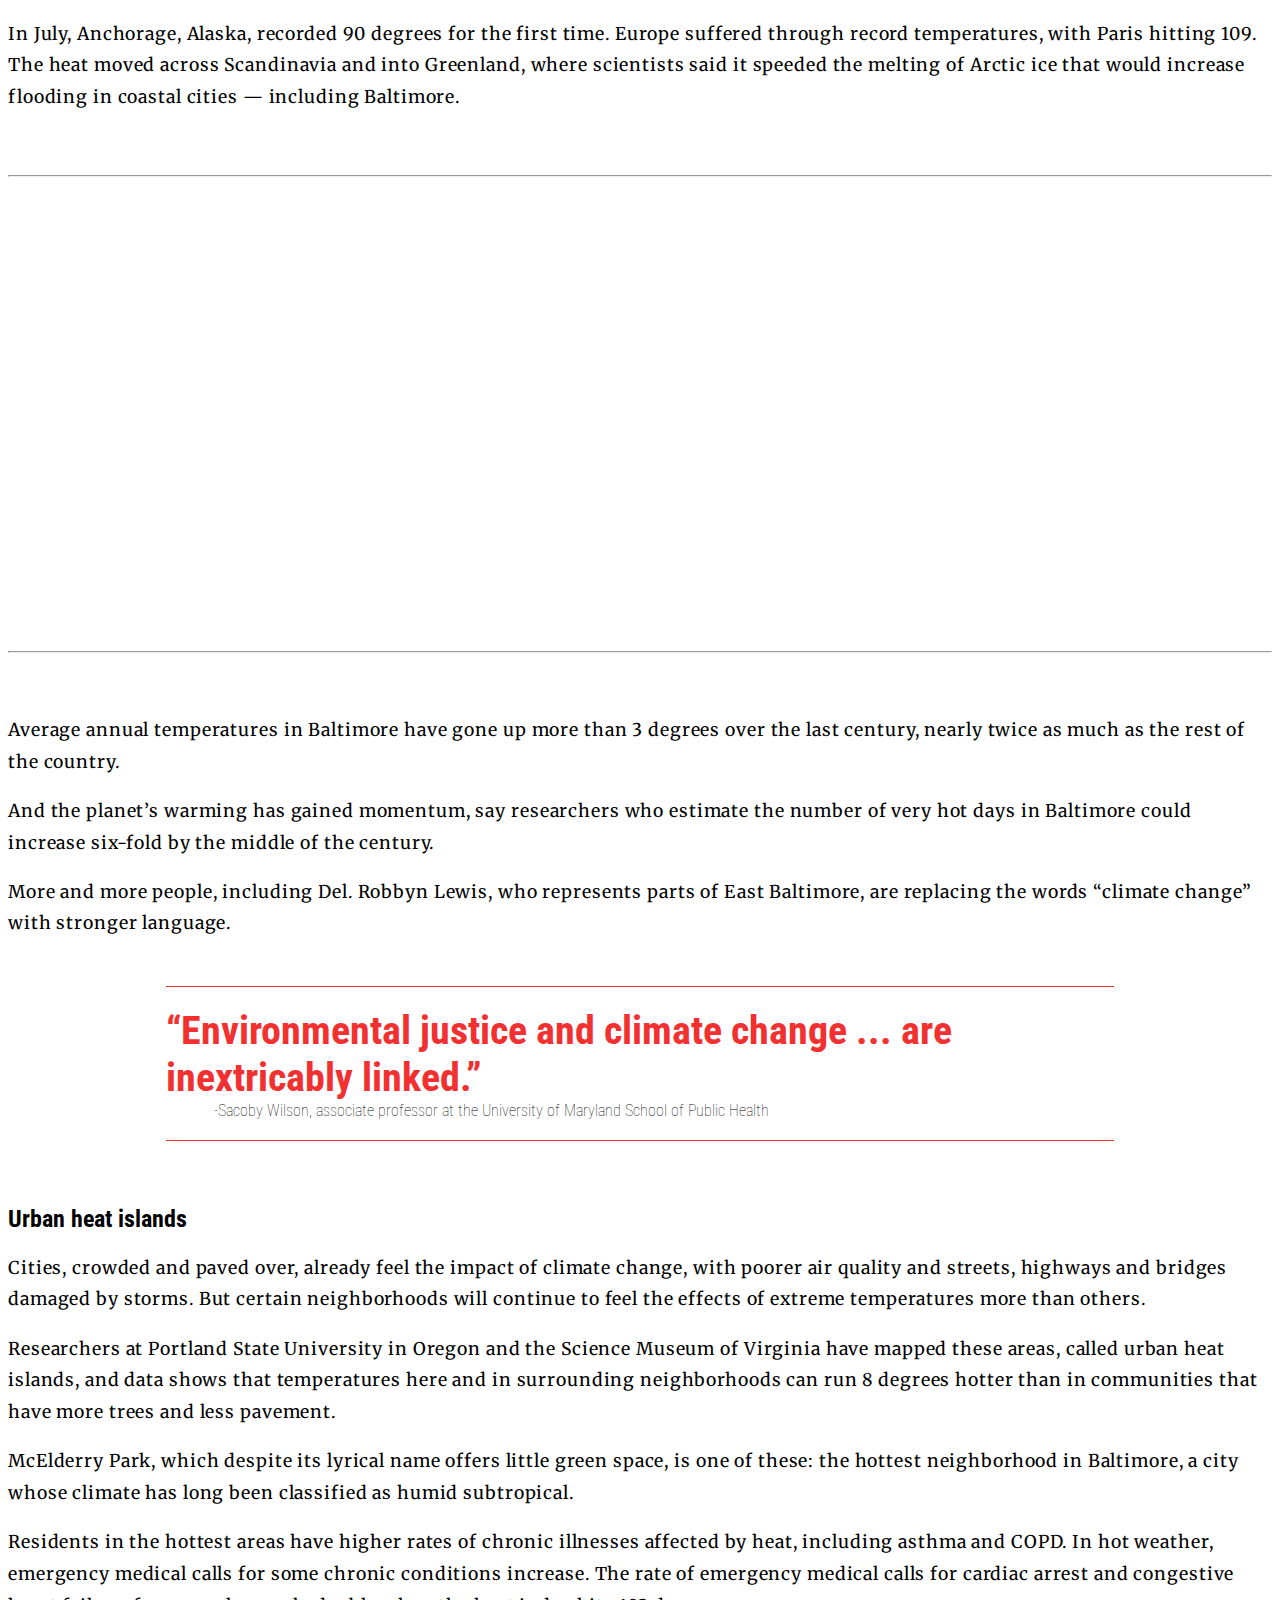
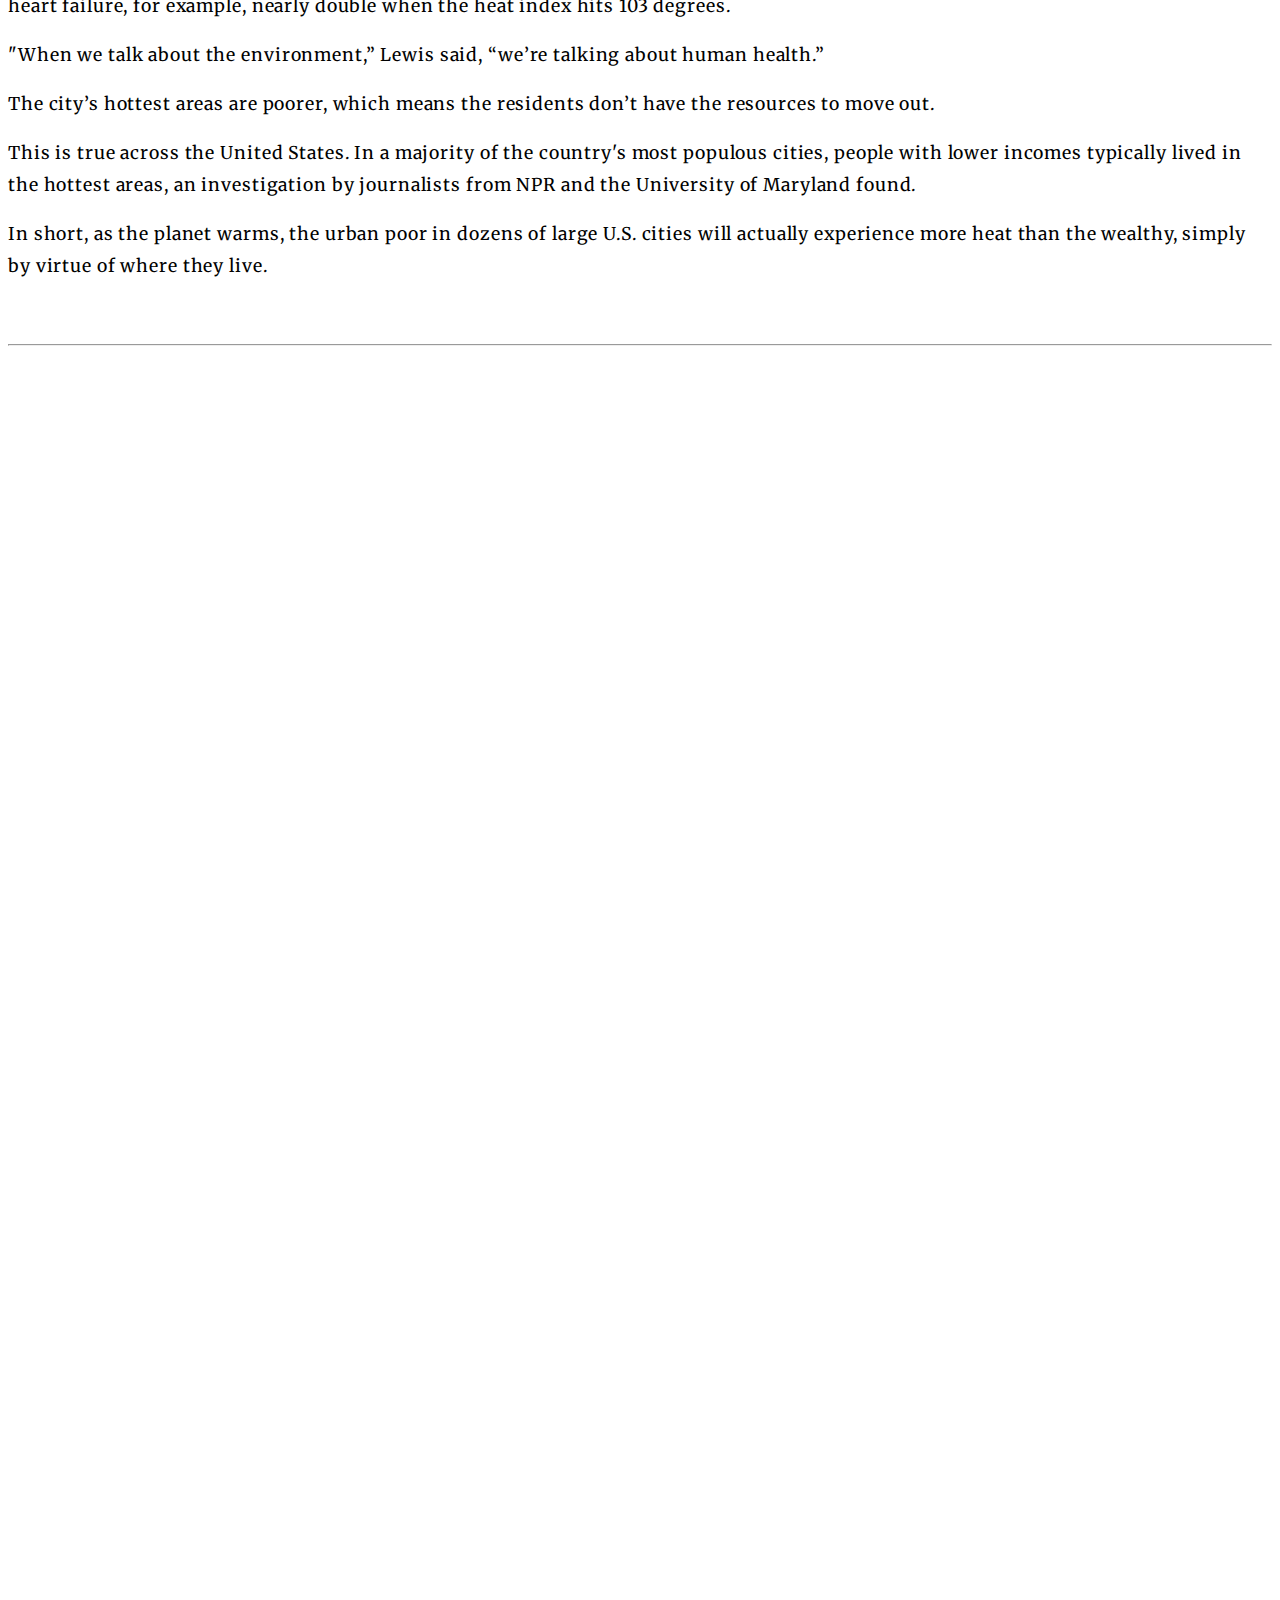
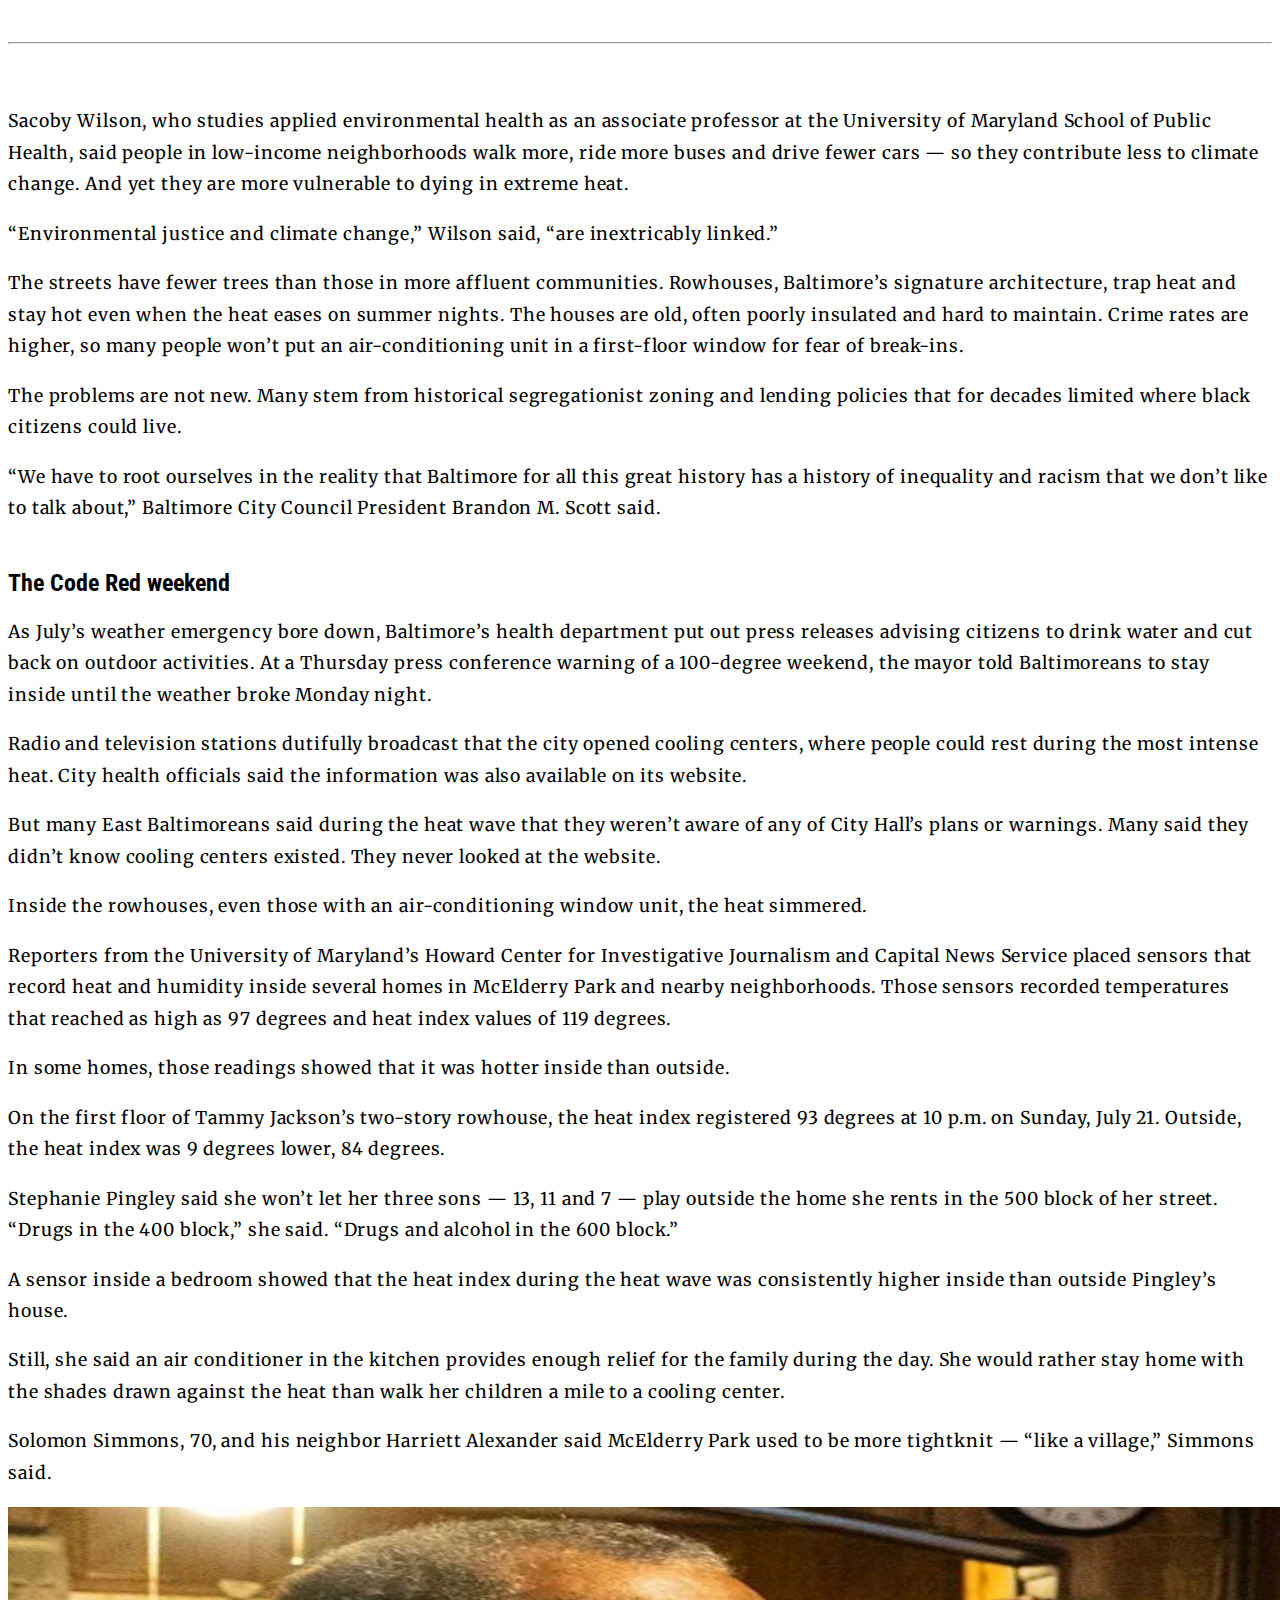
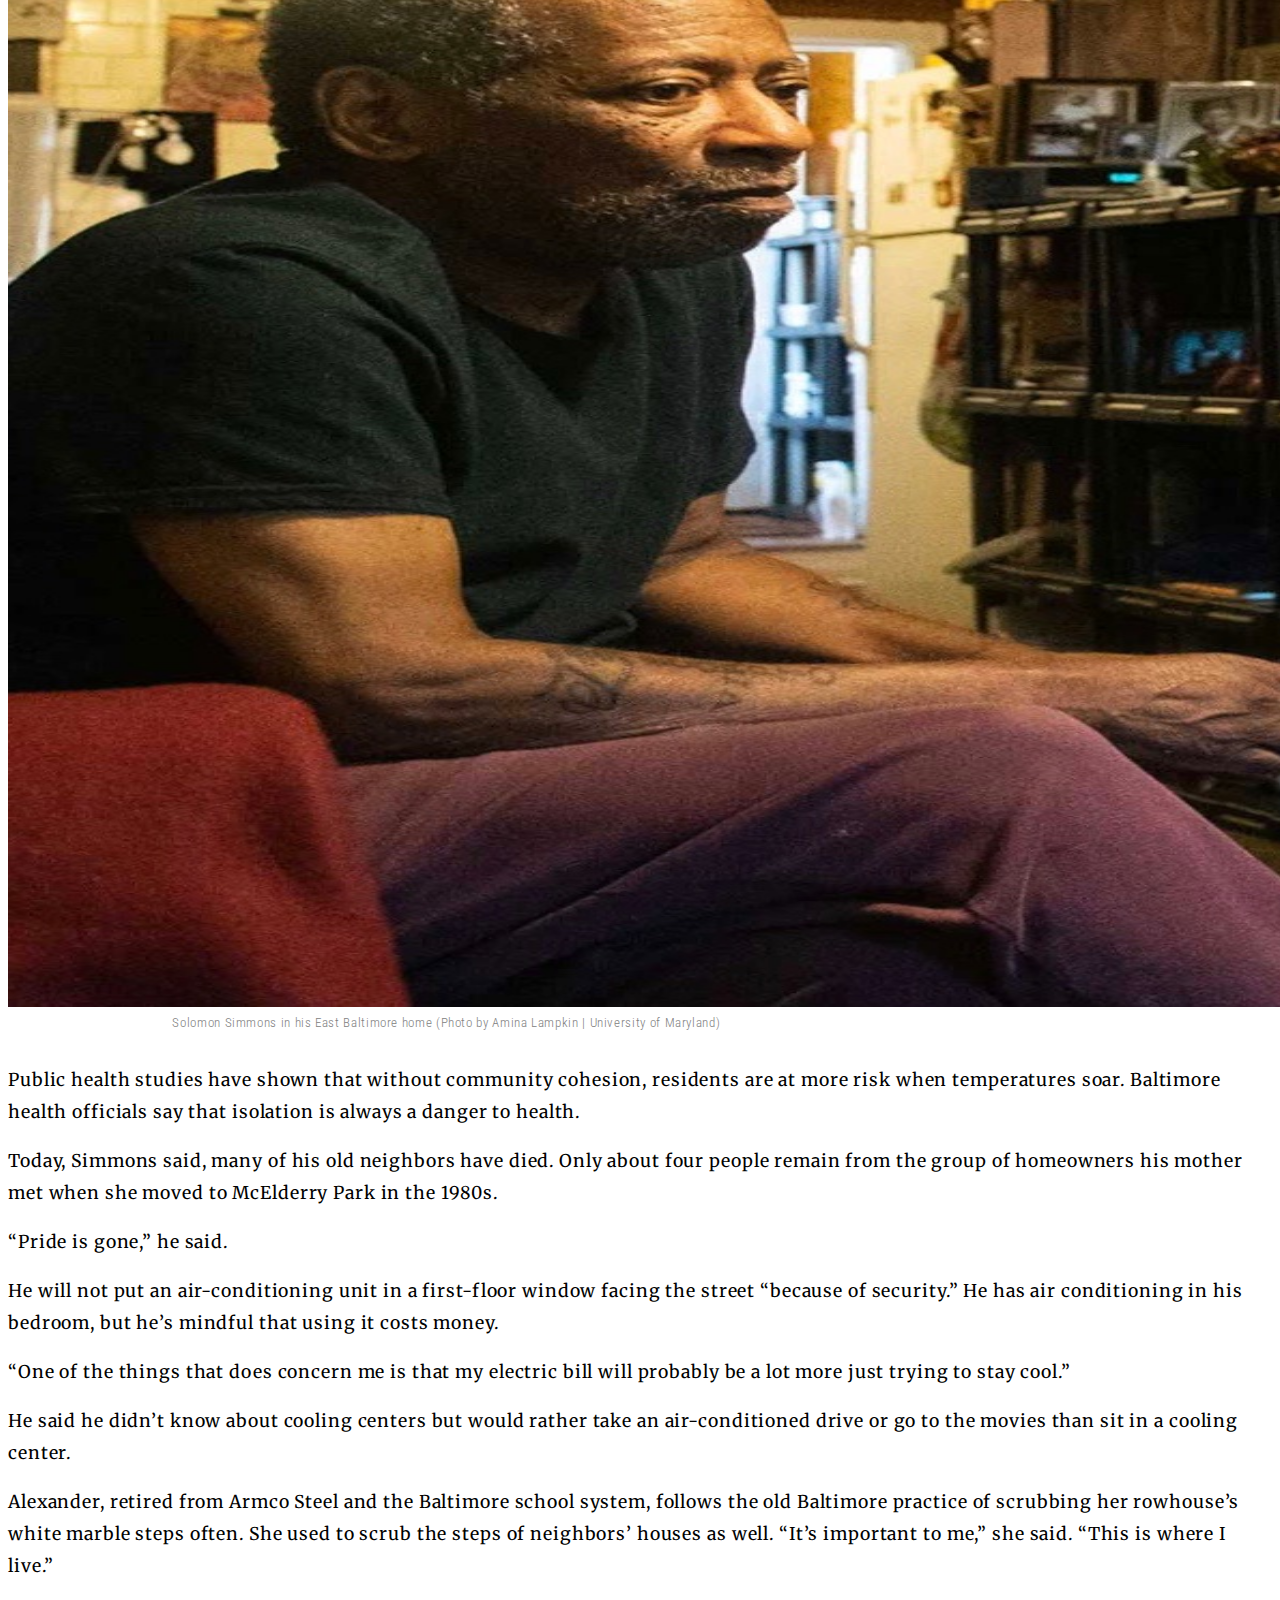
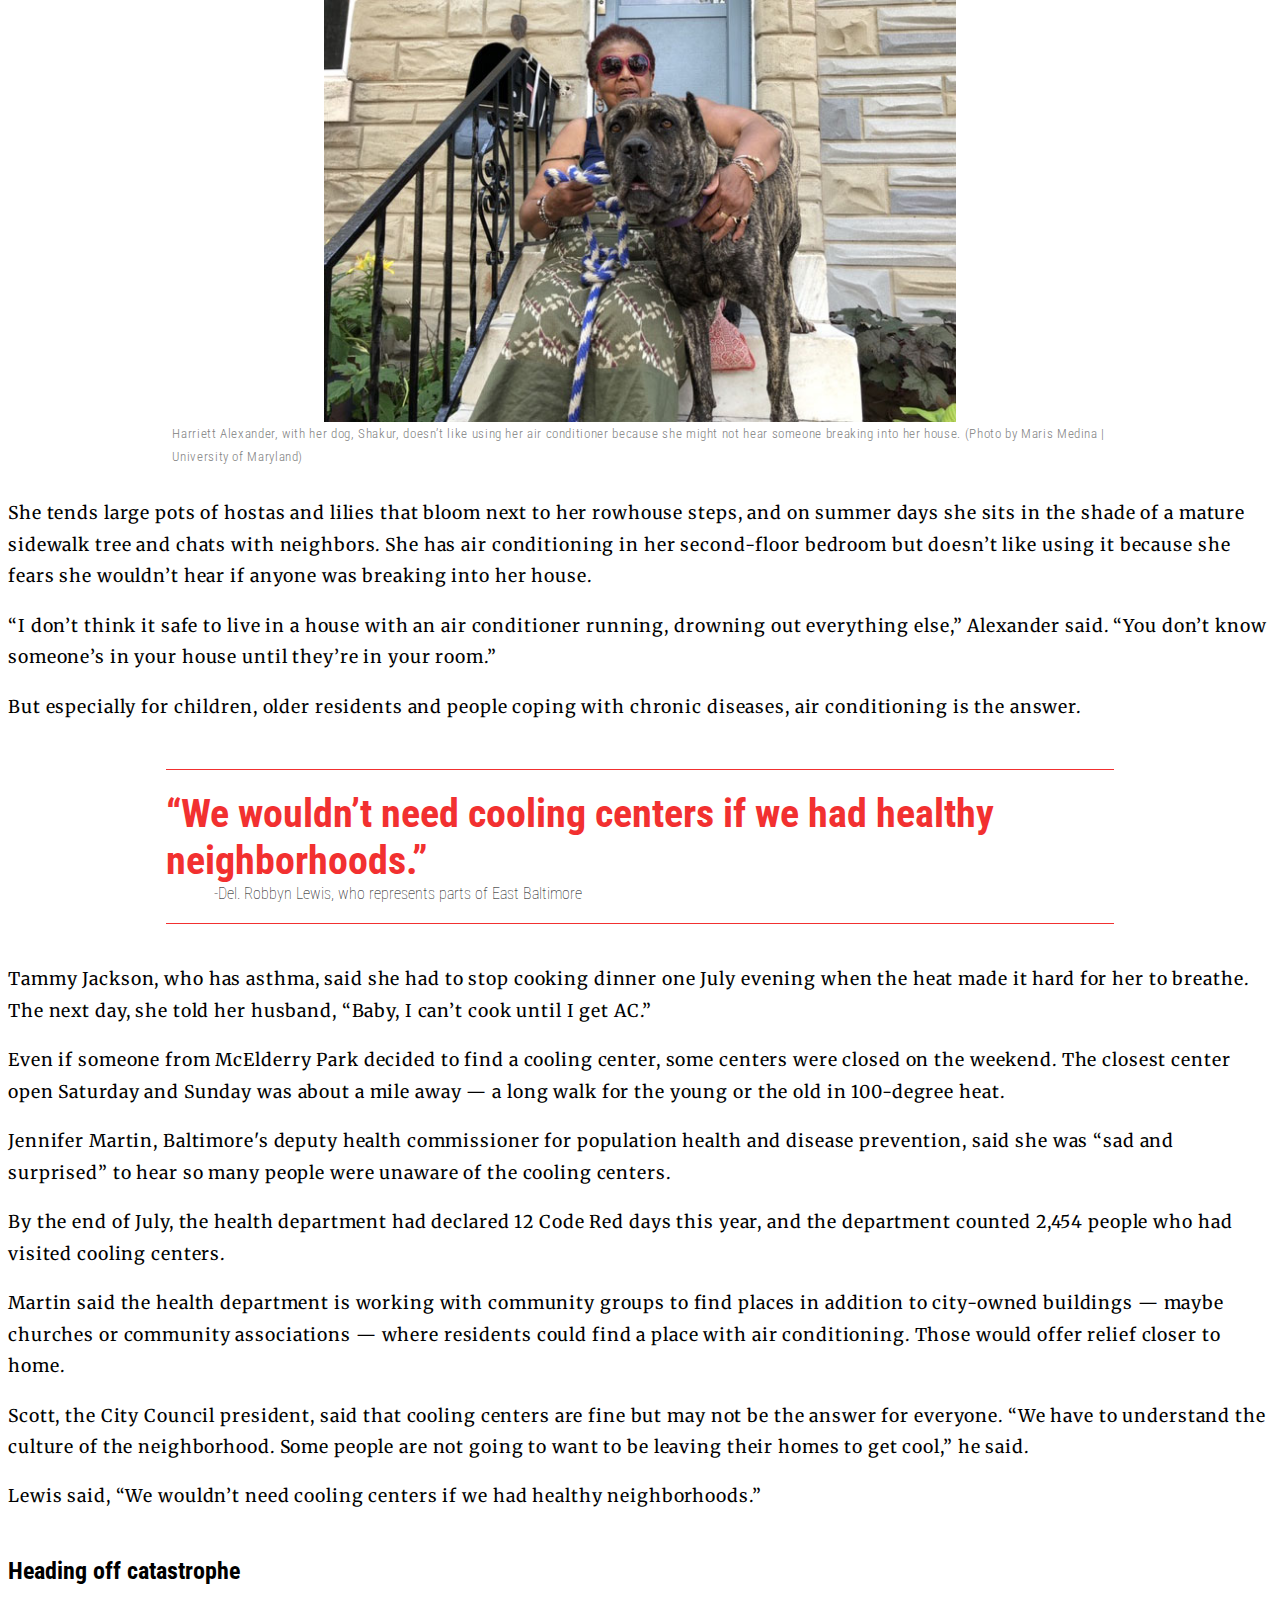
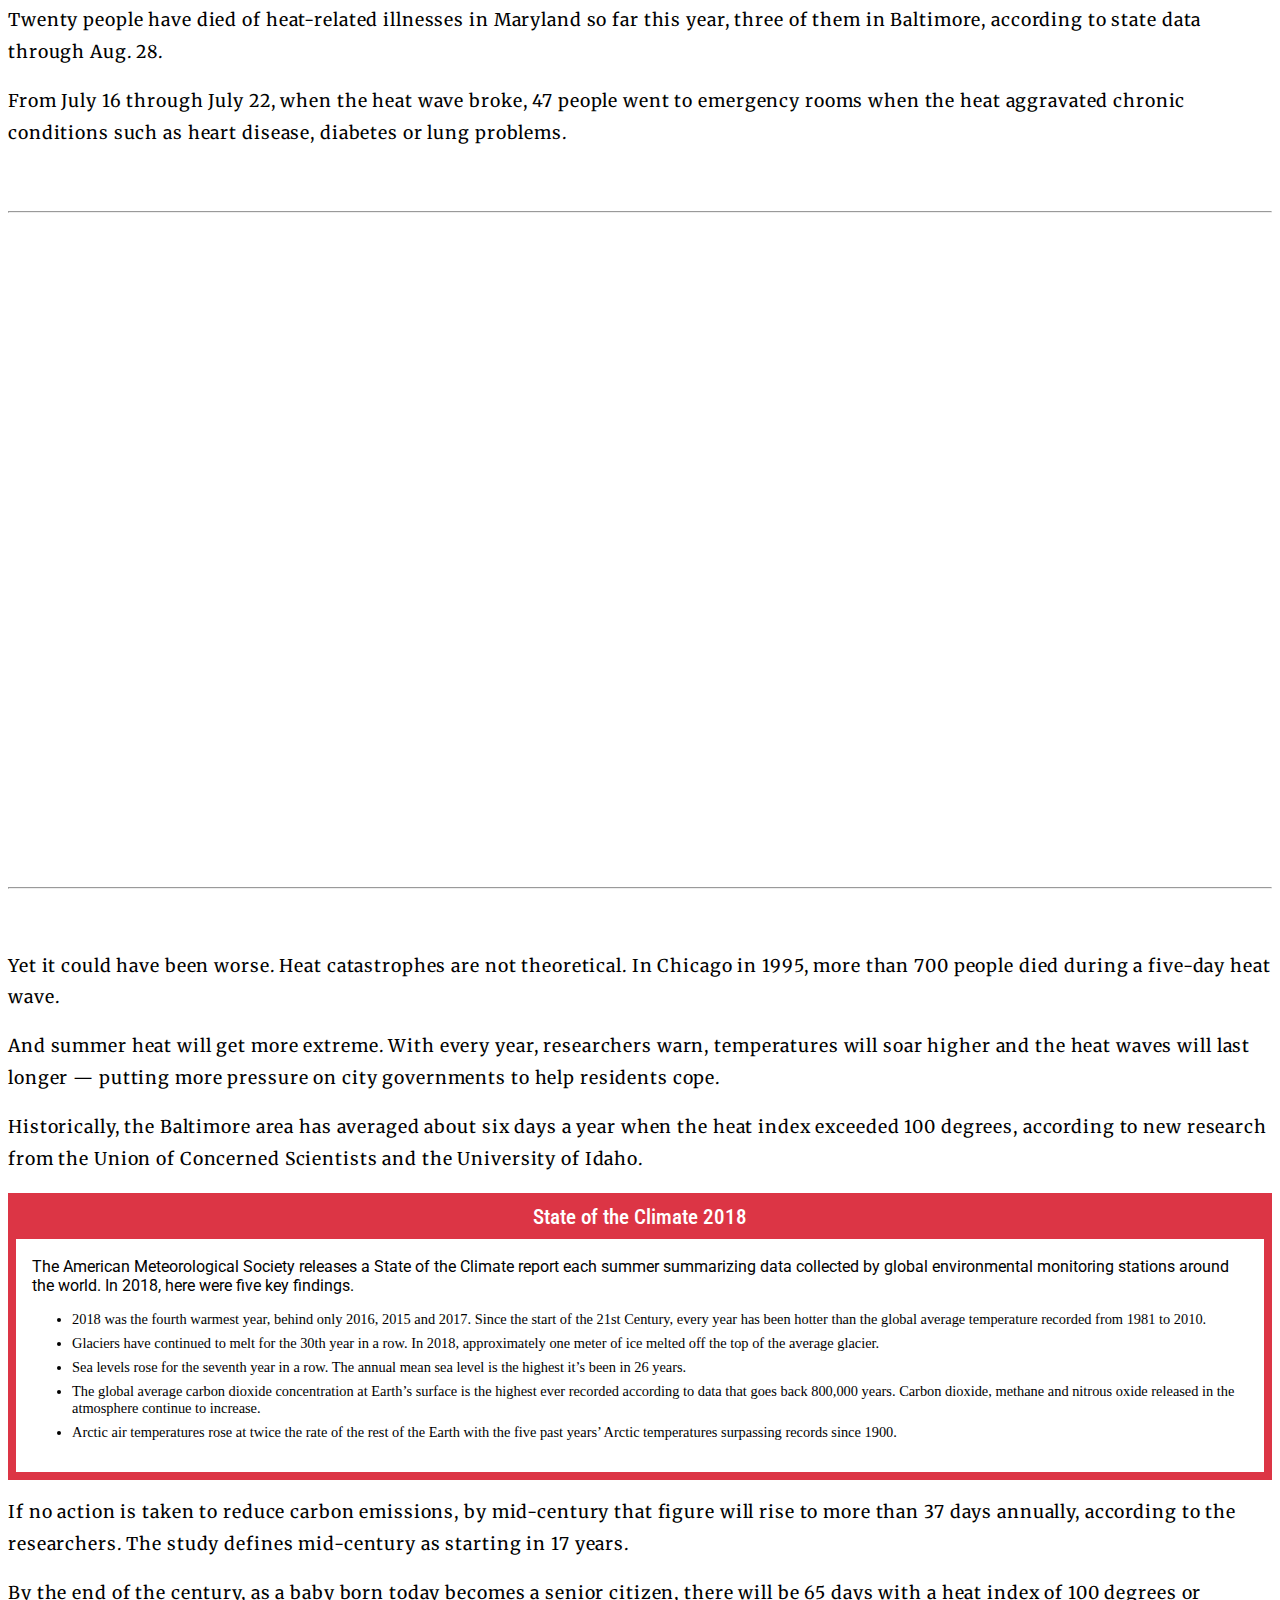
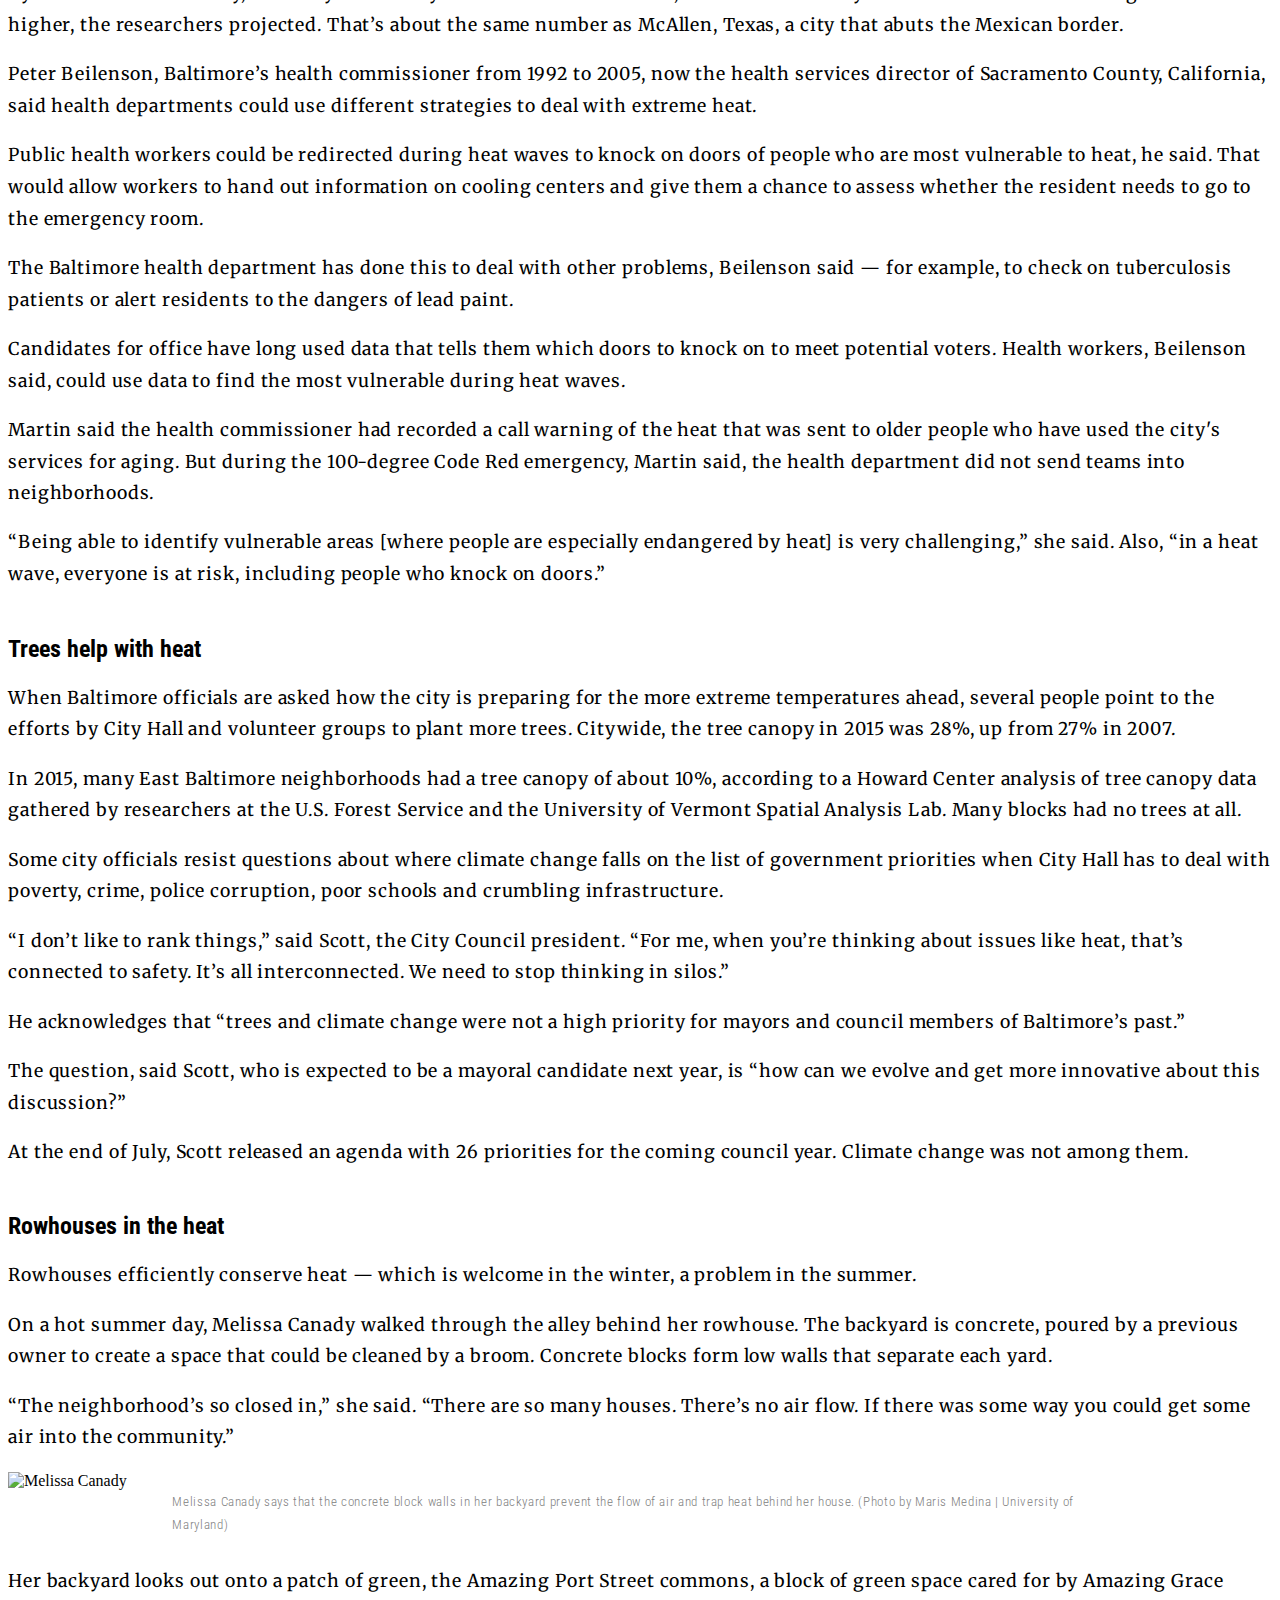
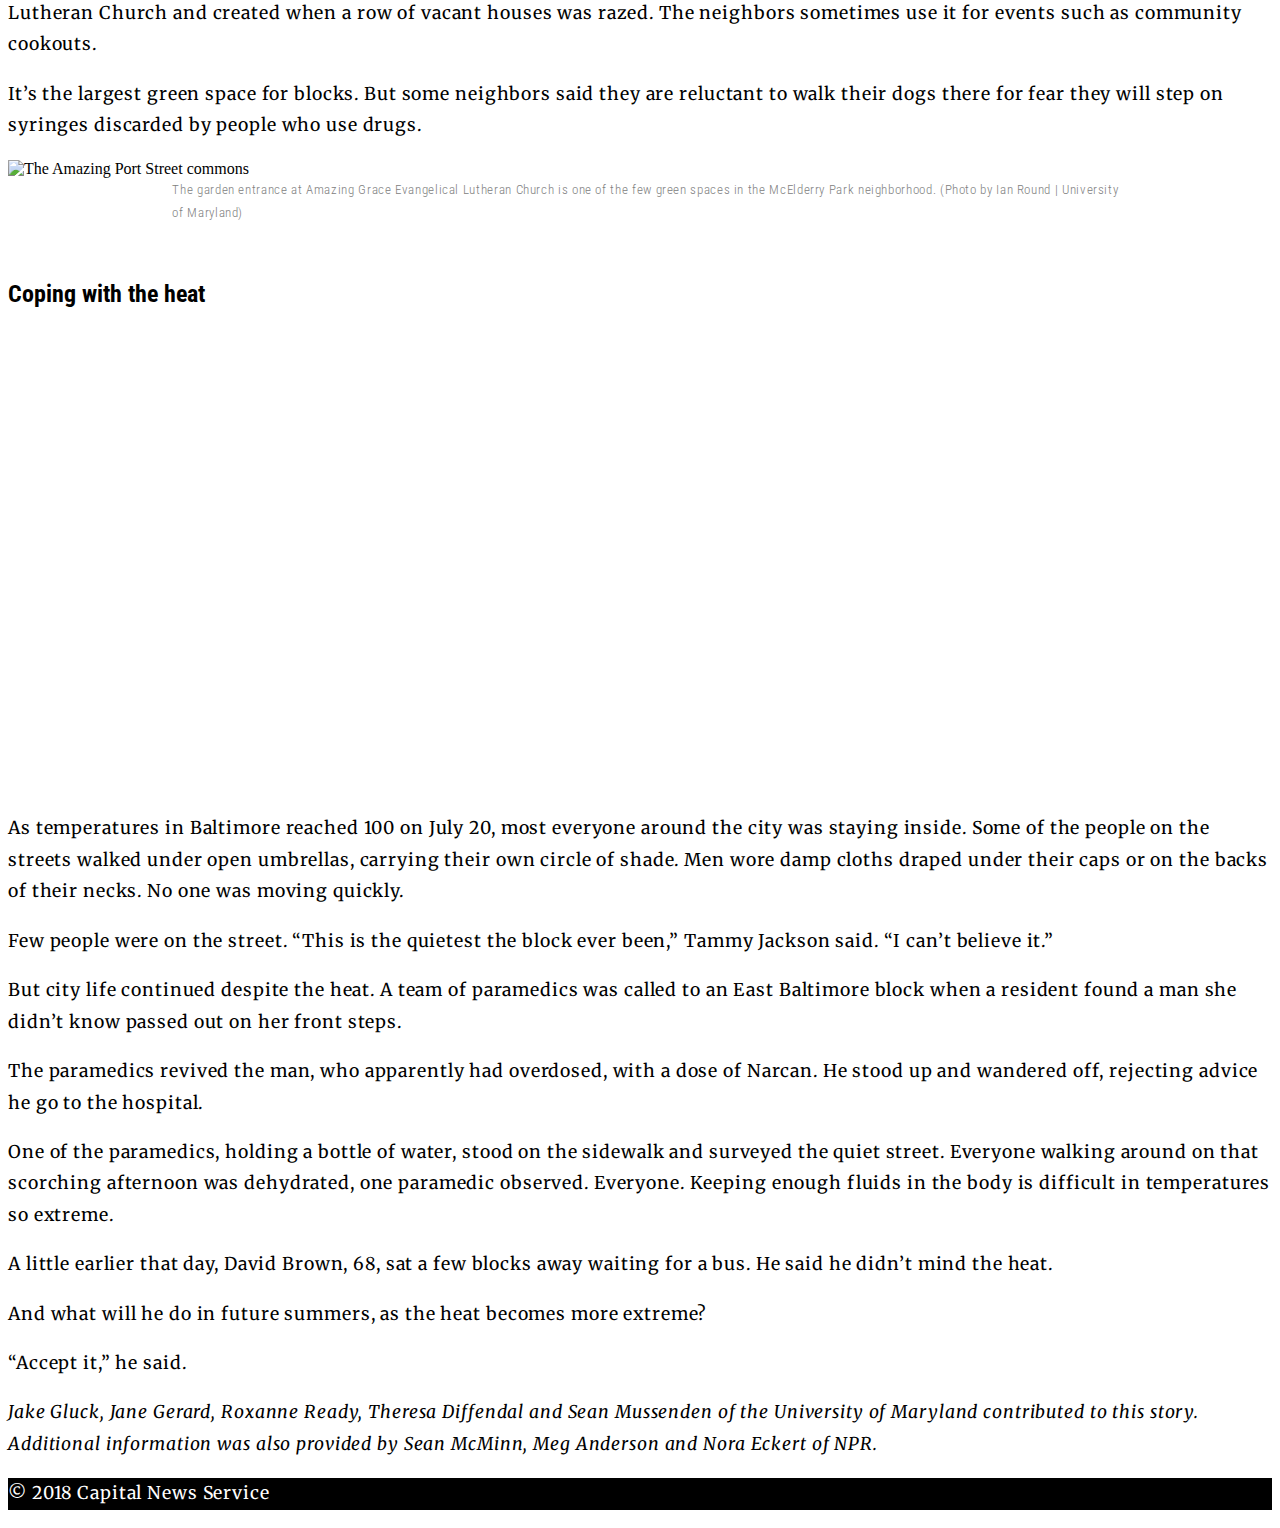
==== commit 40b91722: "add" ====
--- a/climate-crisis-story/index.html
+++ b/climate-crisis-story/index.html
@@ -128,7 +128,7 @@
     </div>
   </div>
 </div>
-<img src="solomon-simmons.jpg" alt="sitting man" width="1080px" height="900px">
+<img src="solomon-simmons.jpg" alt="sitting man" width="2000px" height="1100px">
 <p class="caption">Solomon Simmons in his East Baltimore home (Photo by Amina Lampkin | University of Maryland)</p>
 <div class="container">
   <div class="row justify-content-center">
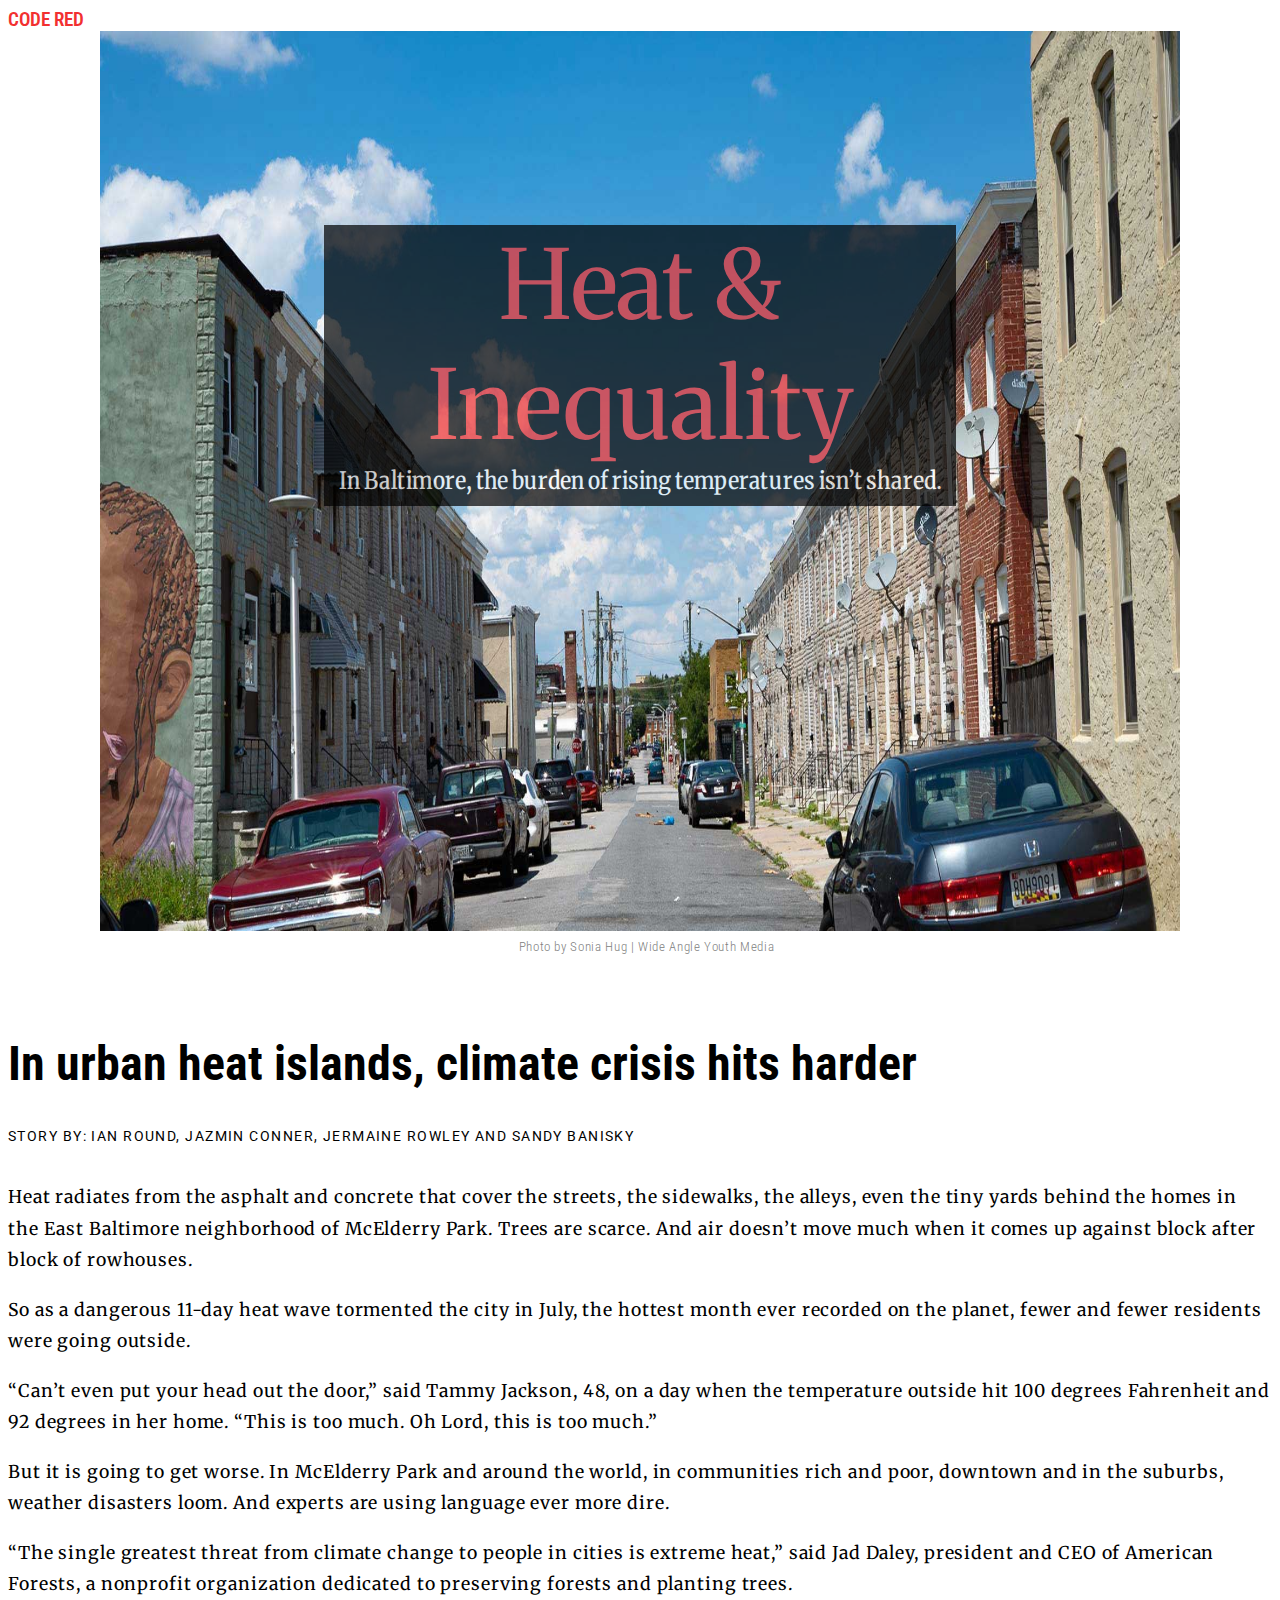
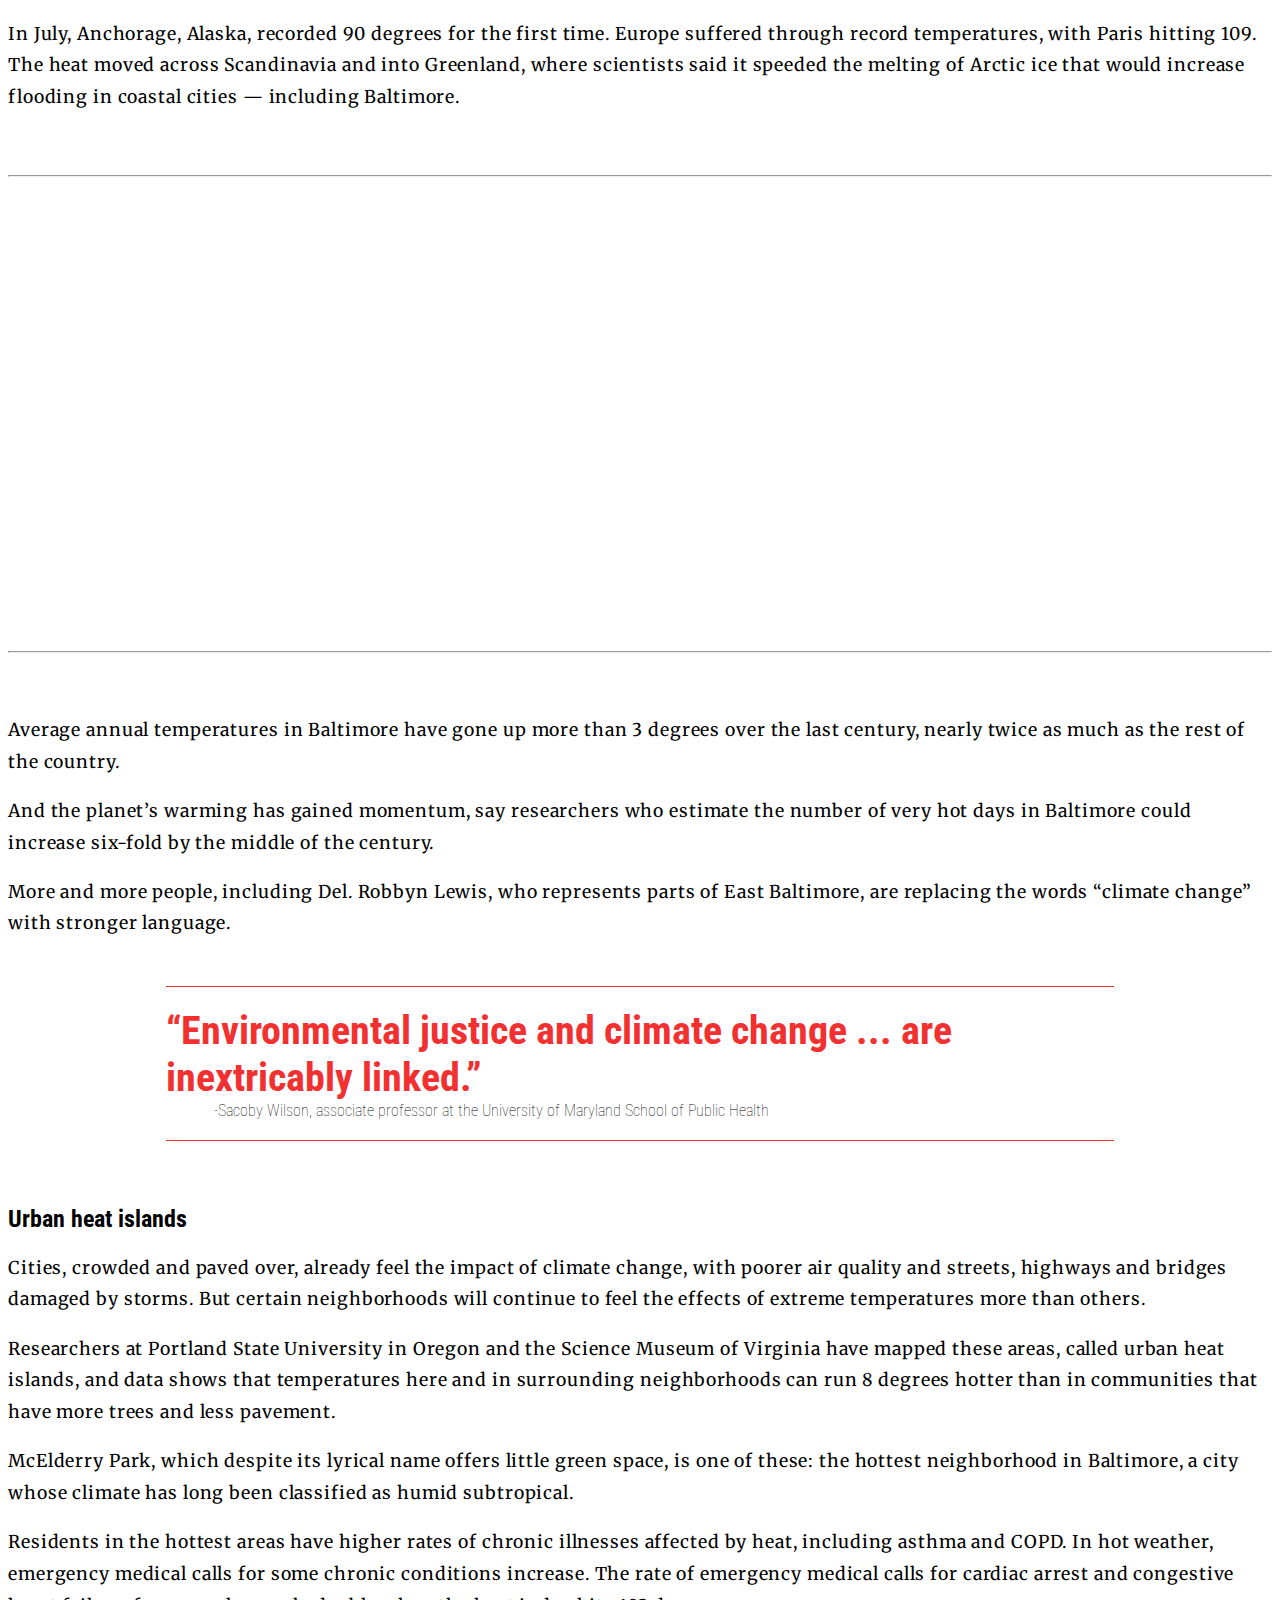
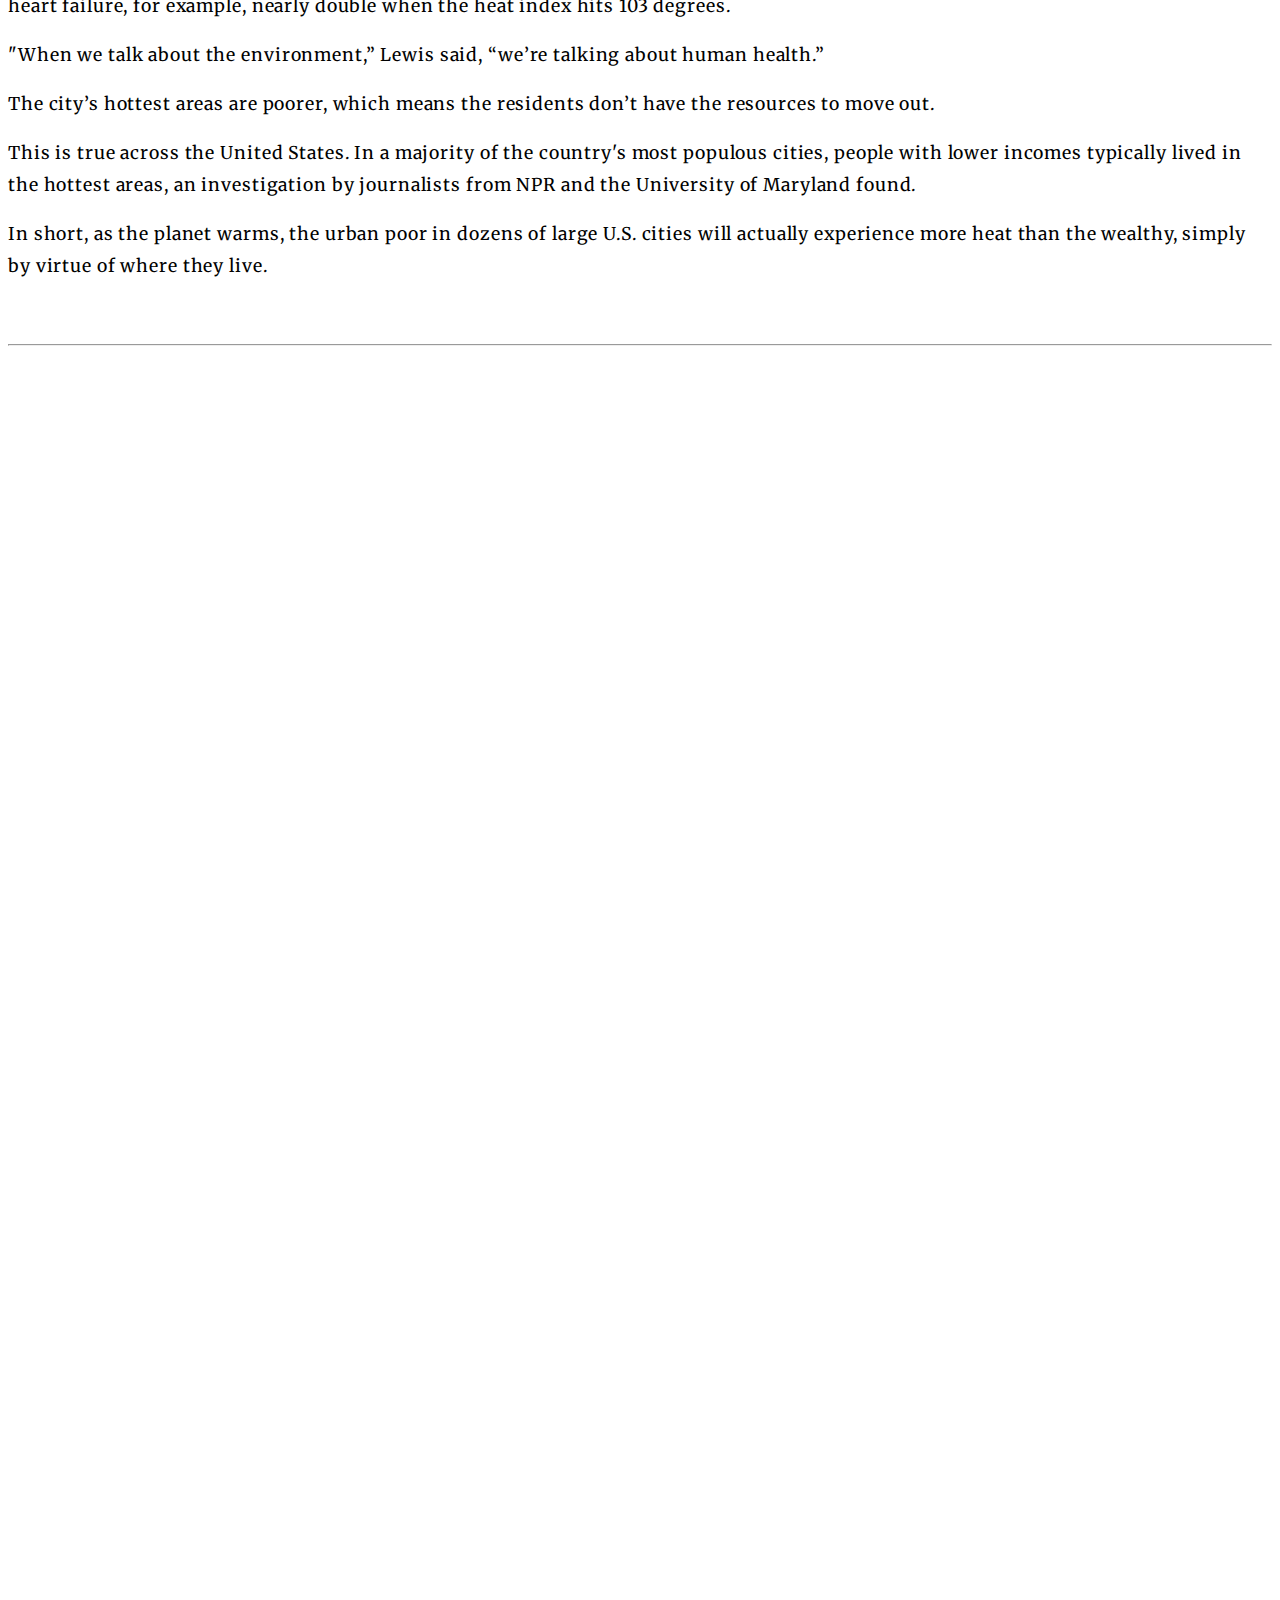
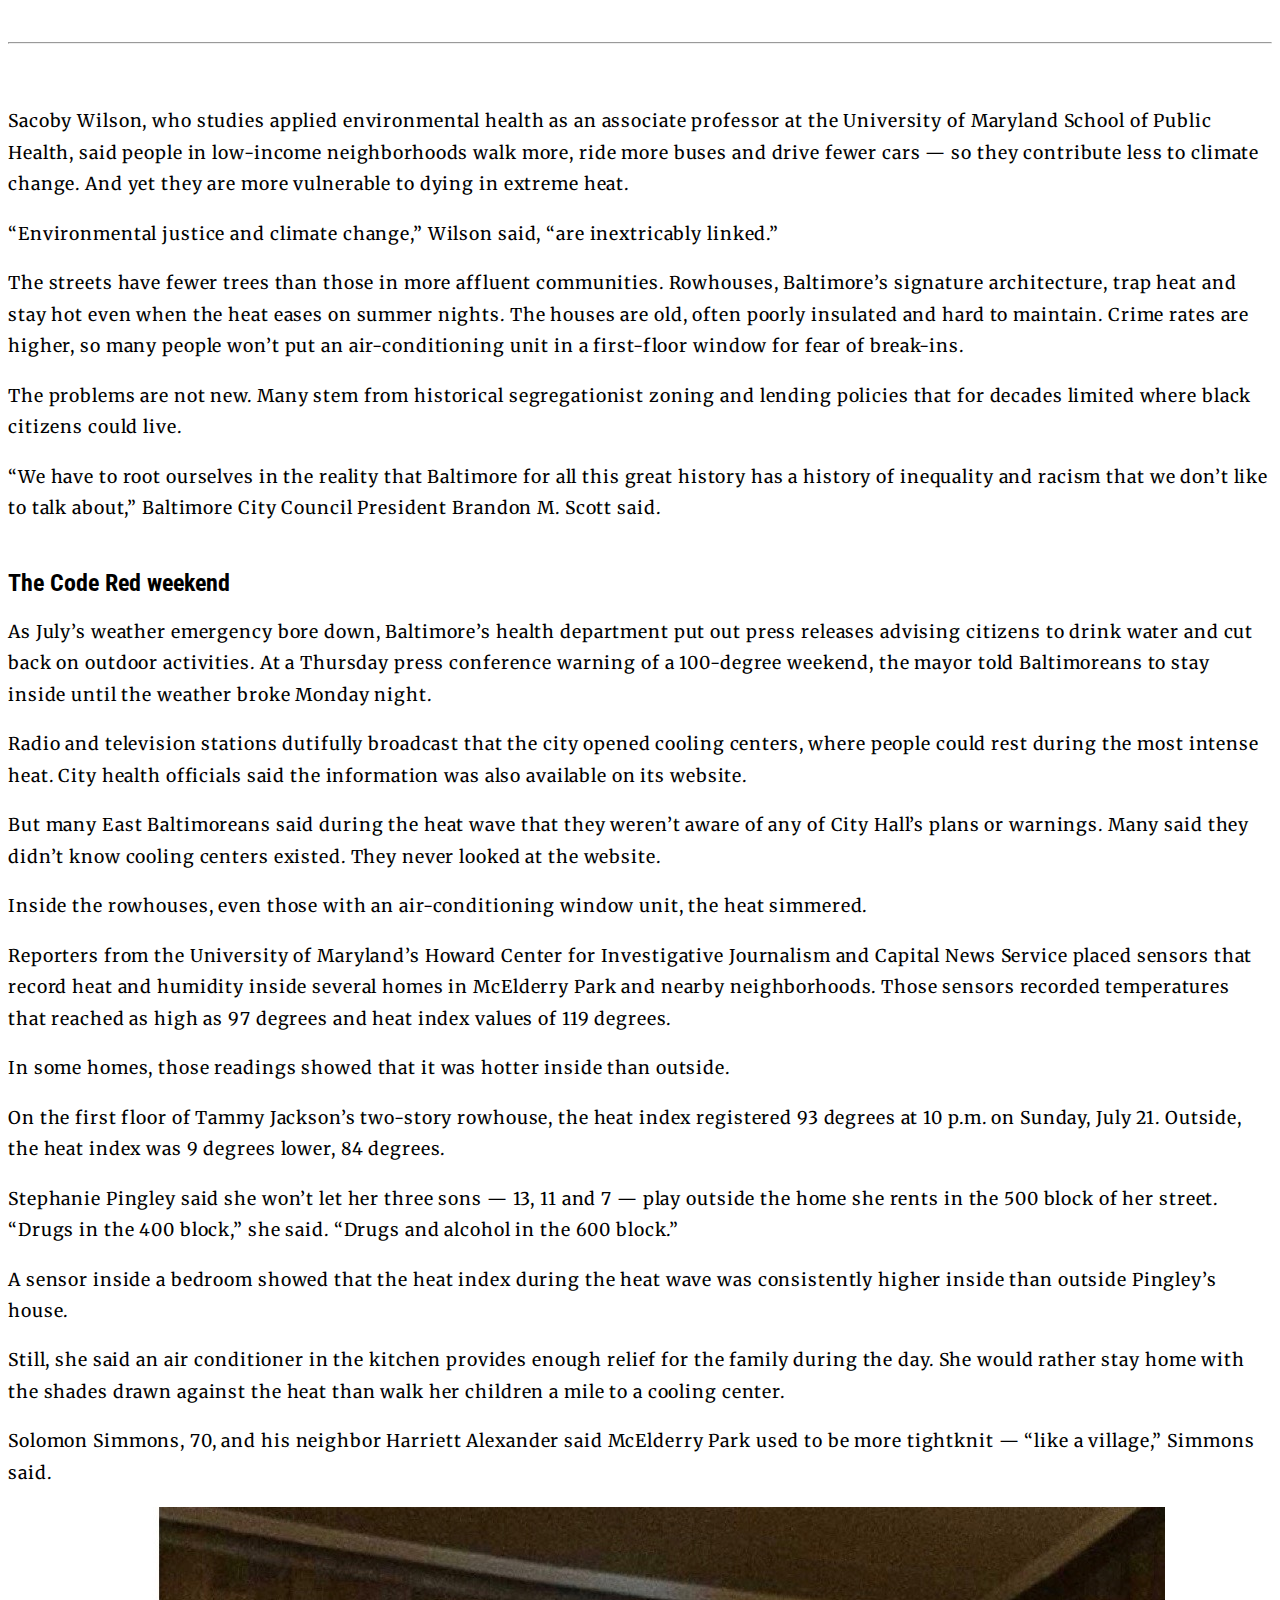
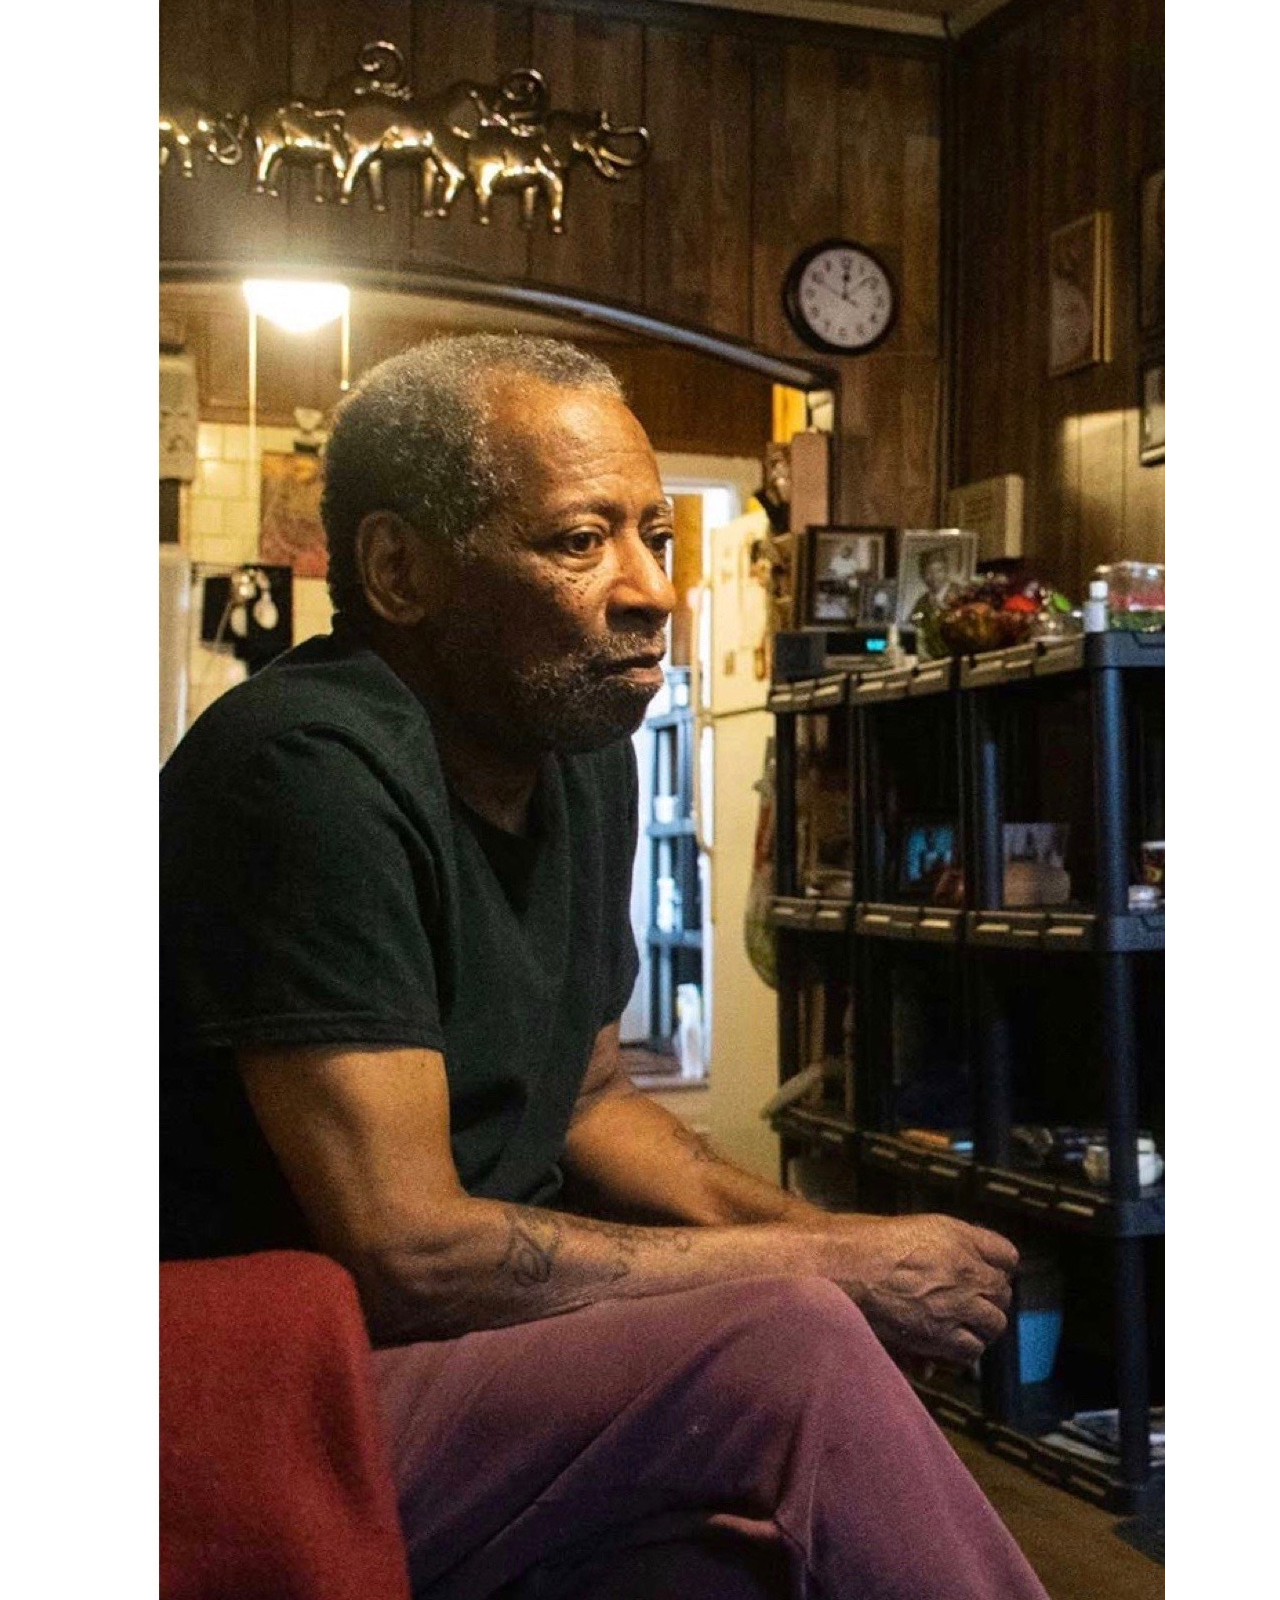
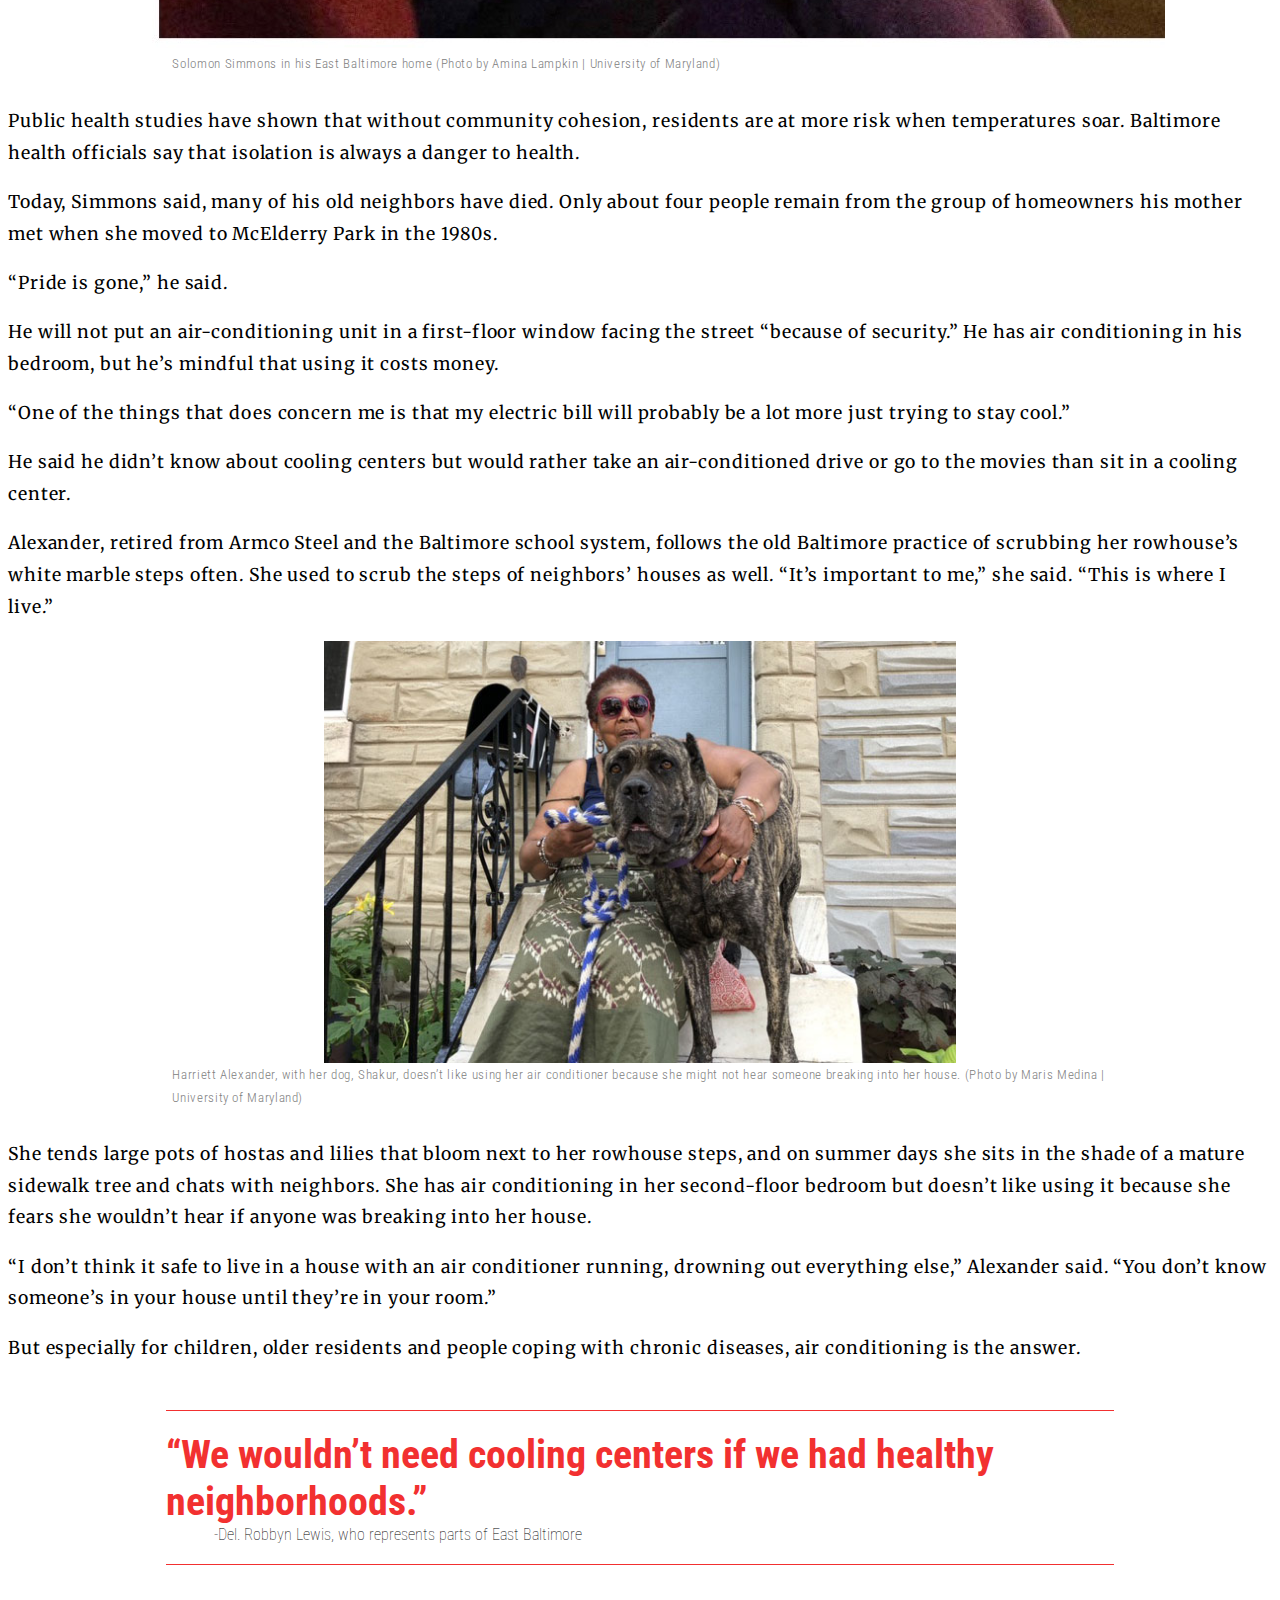
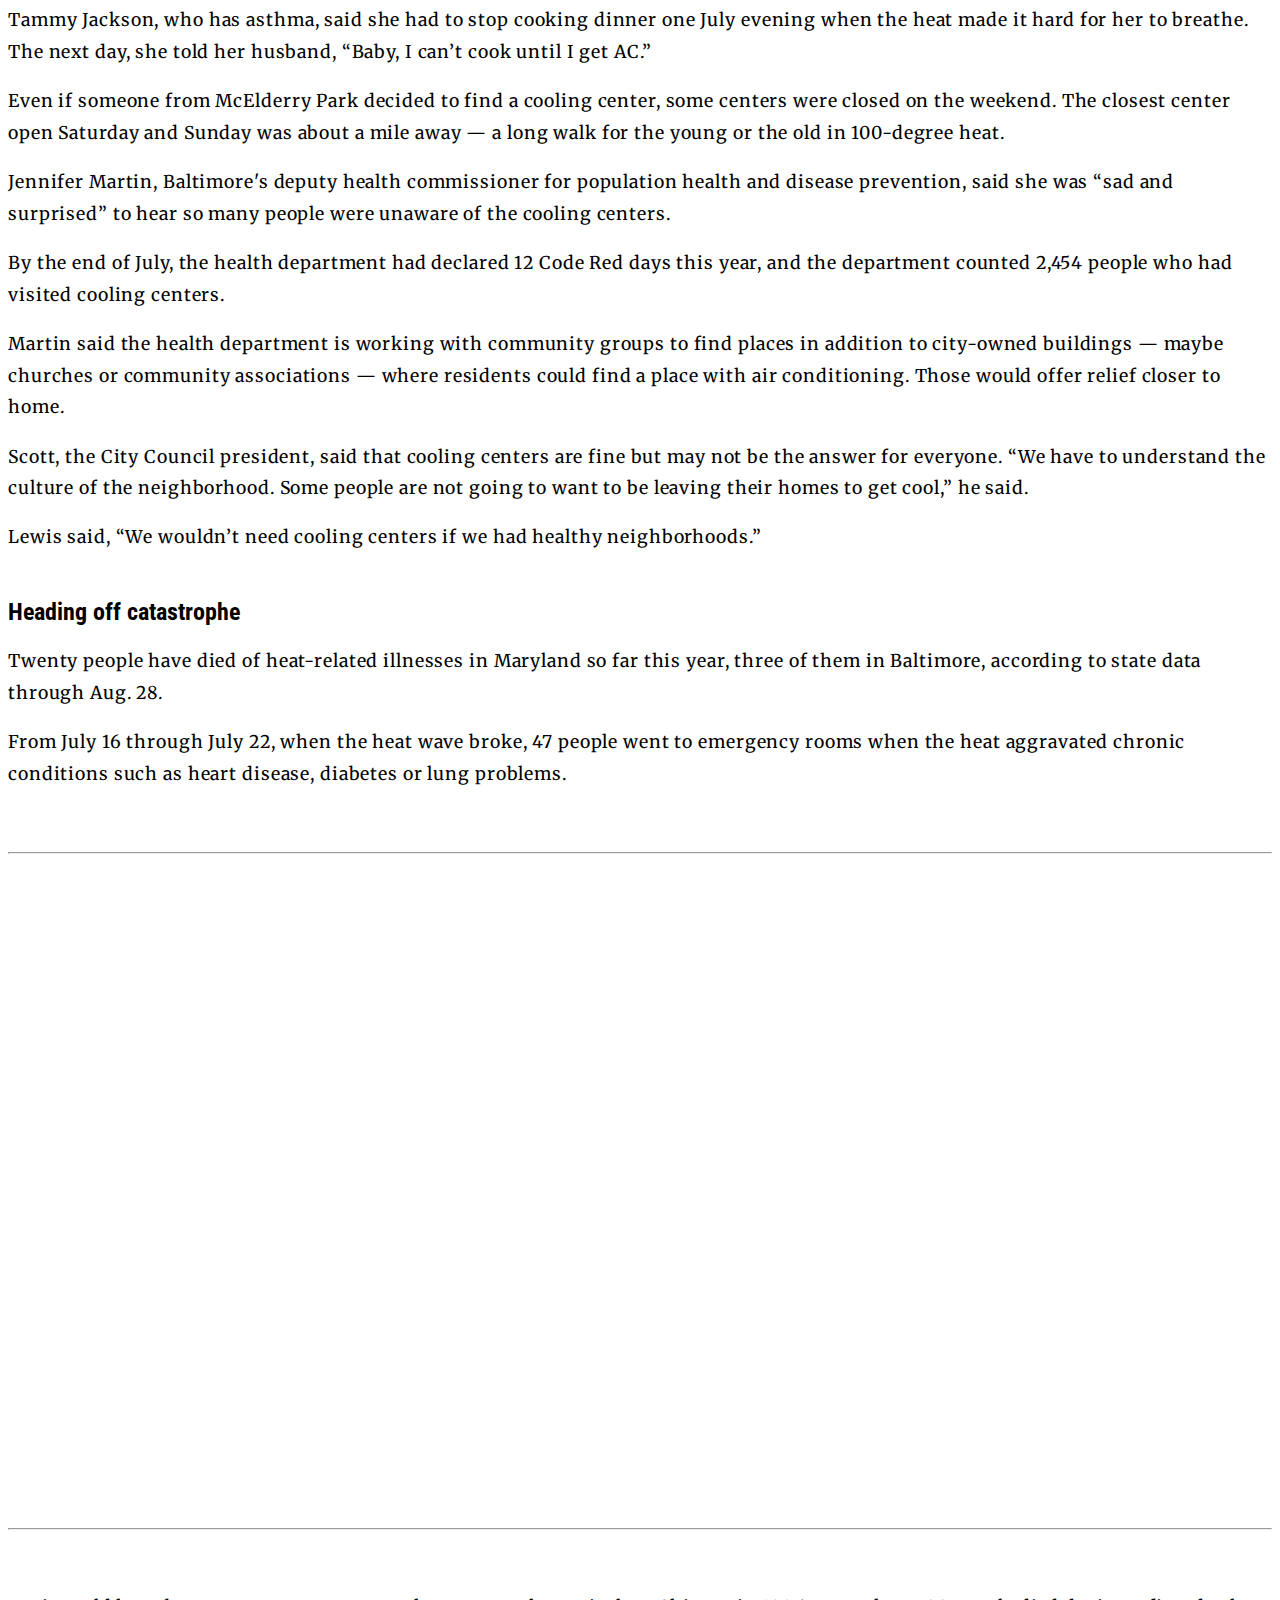
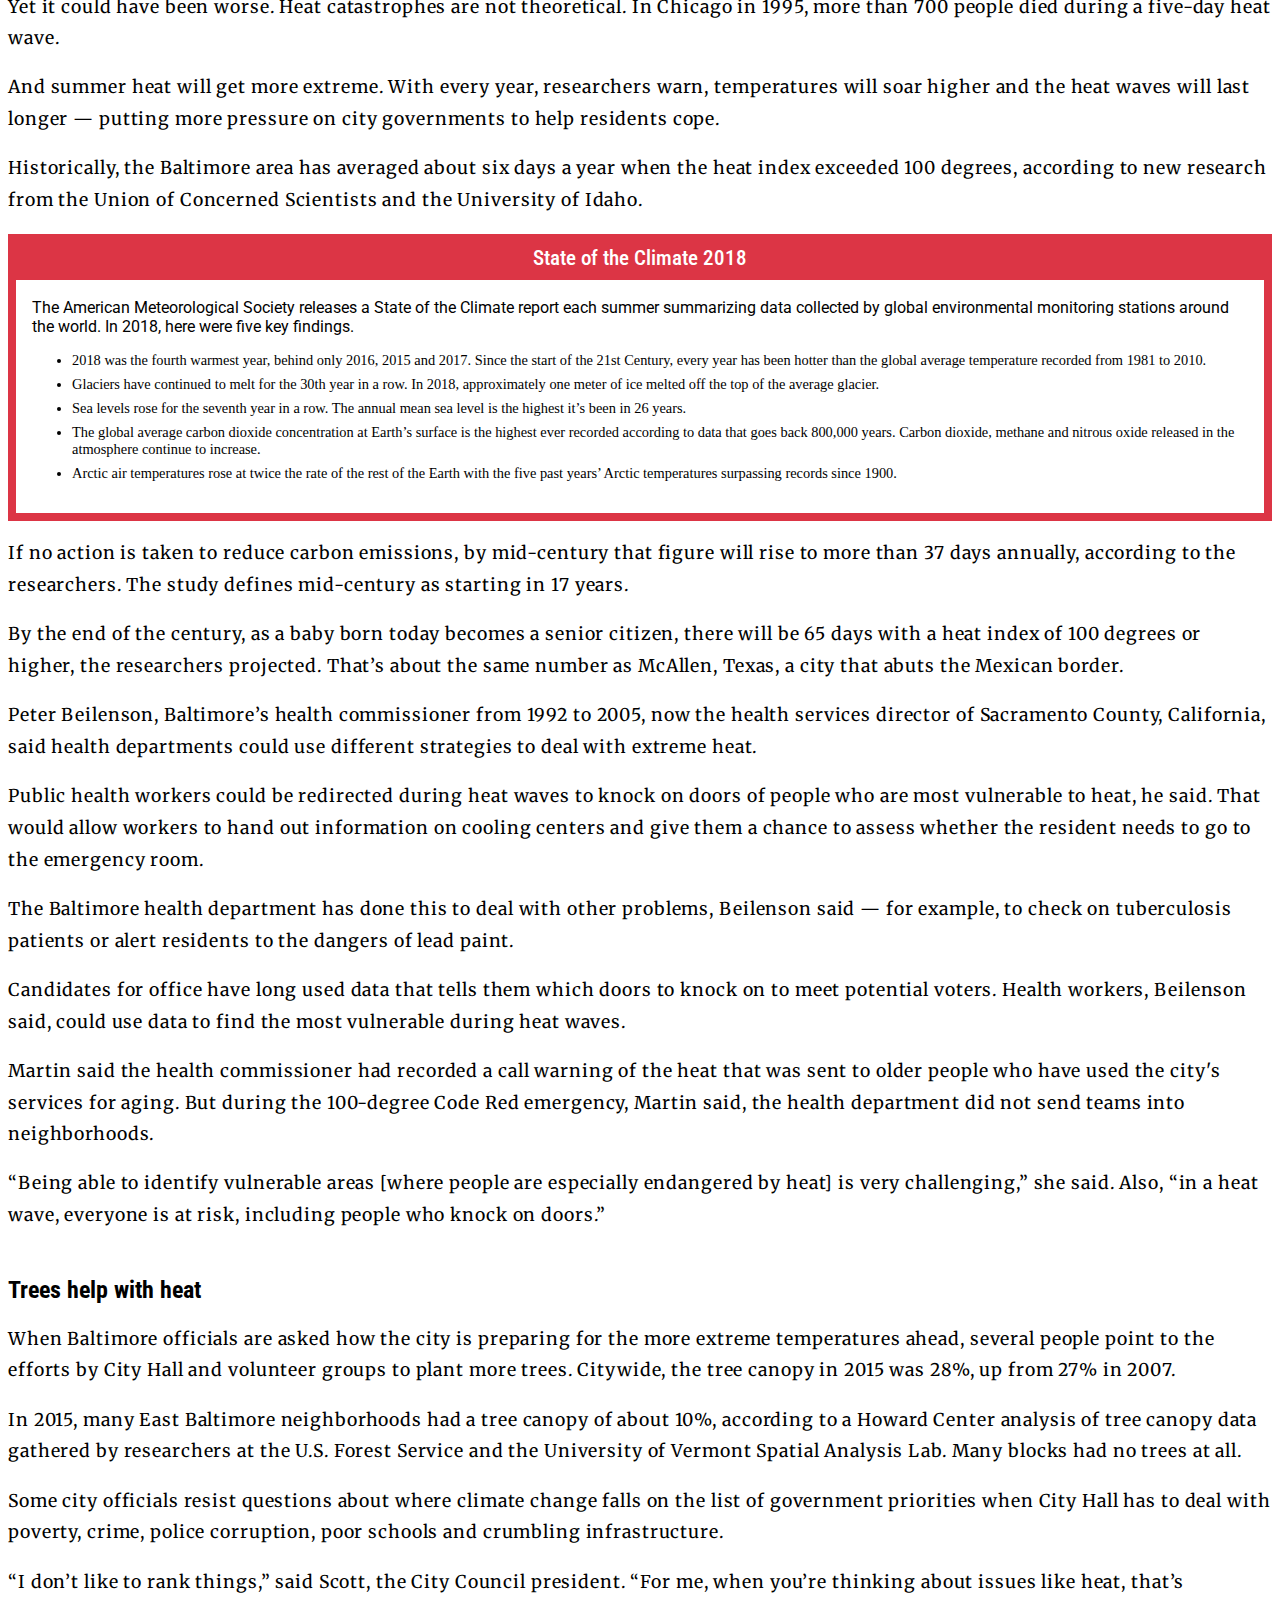
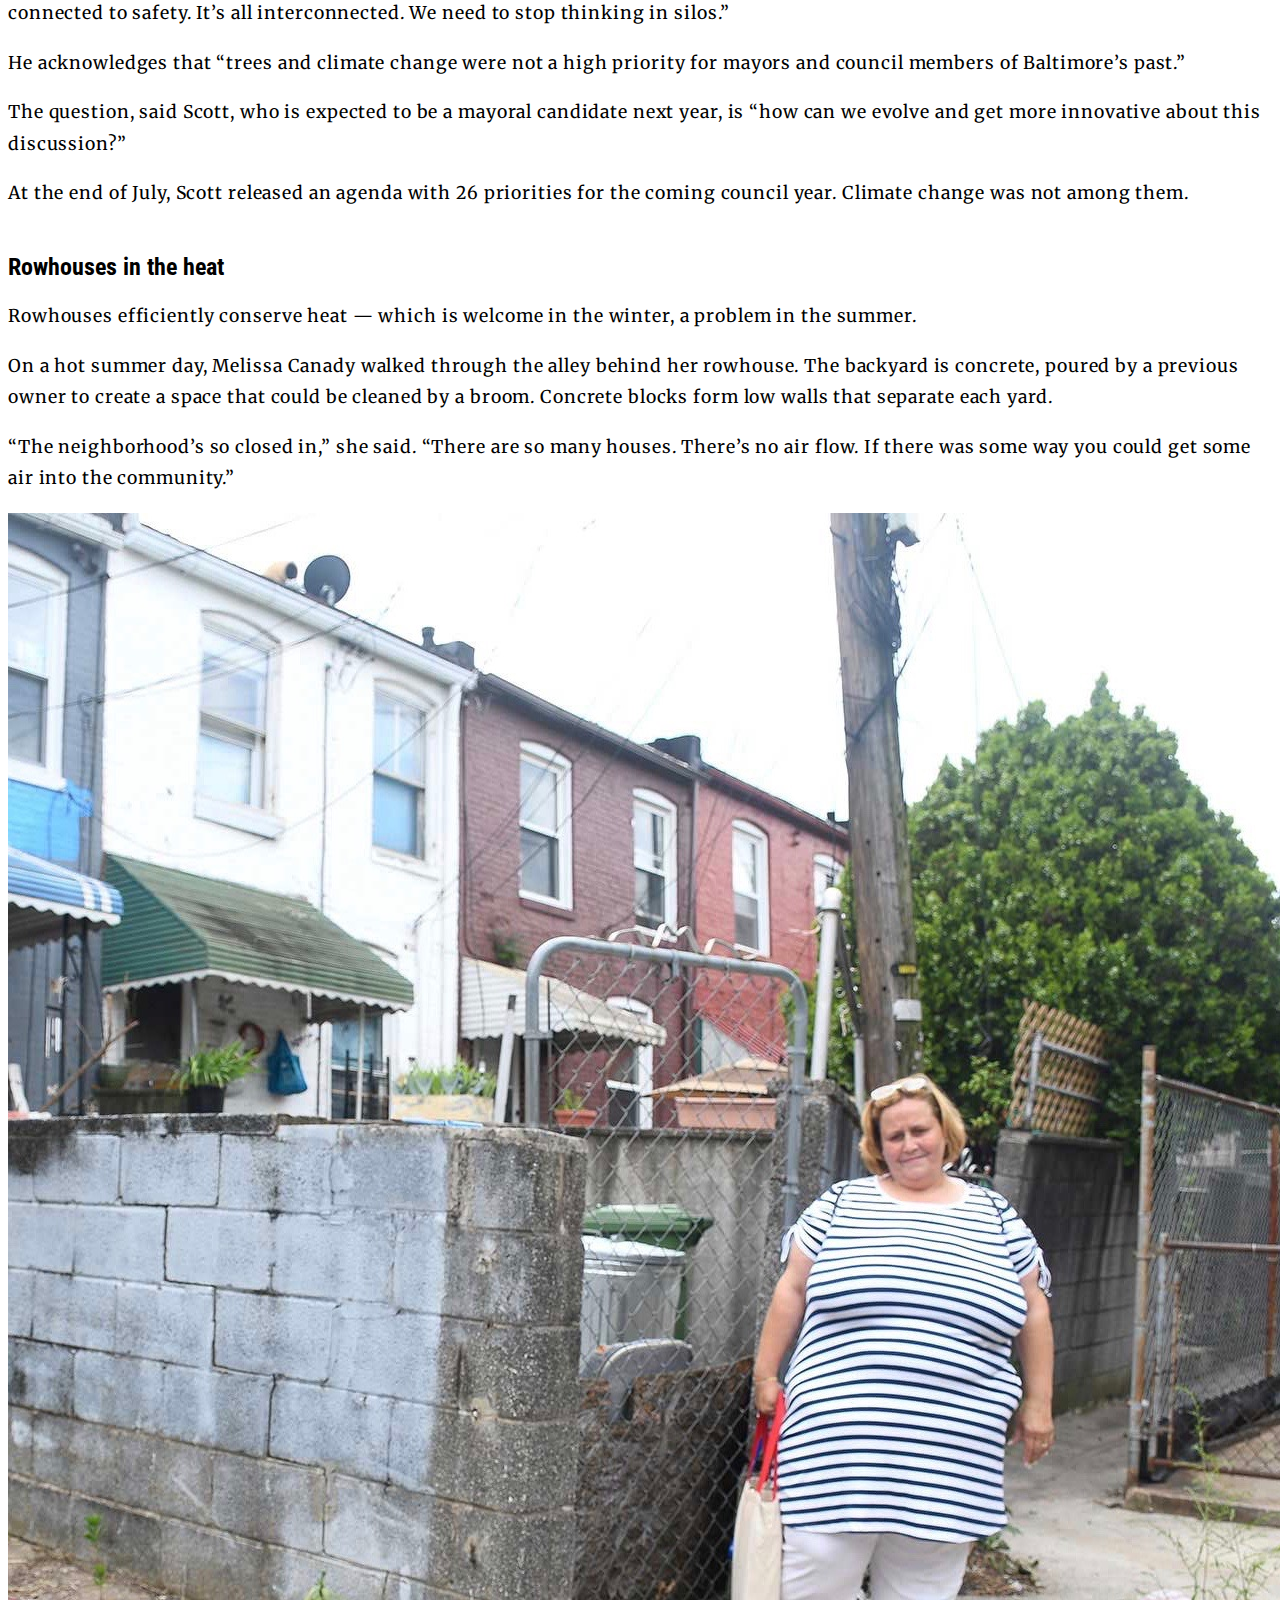
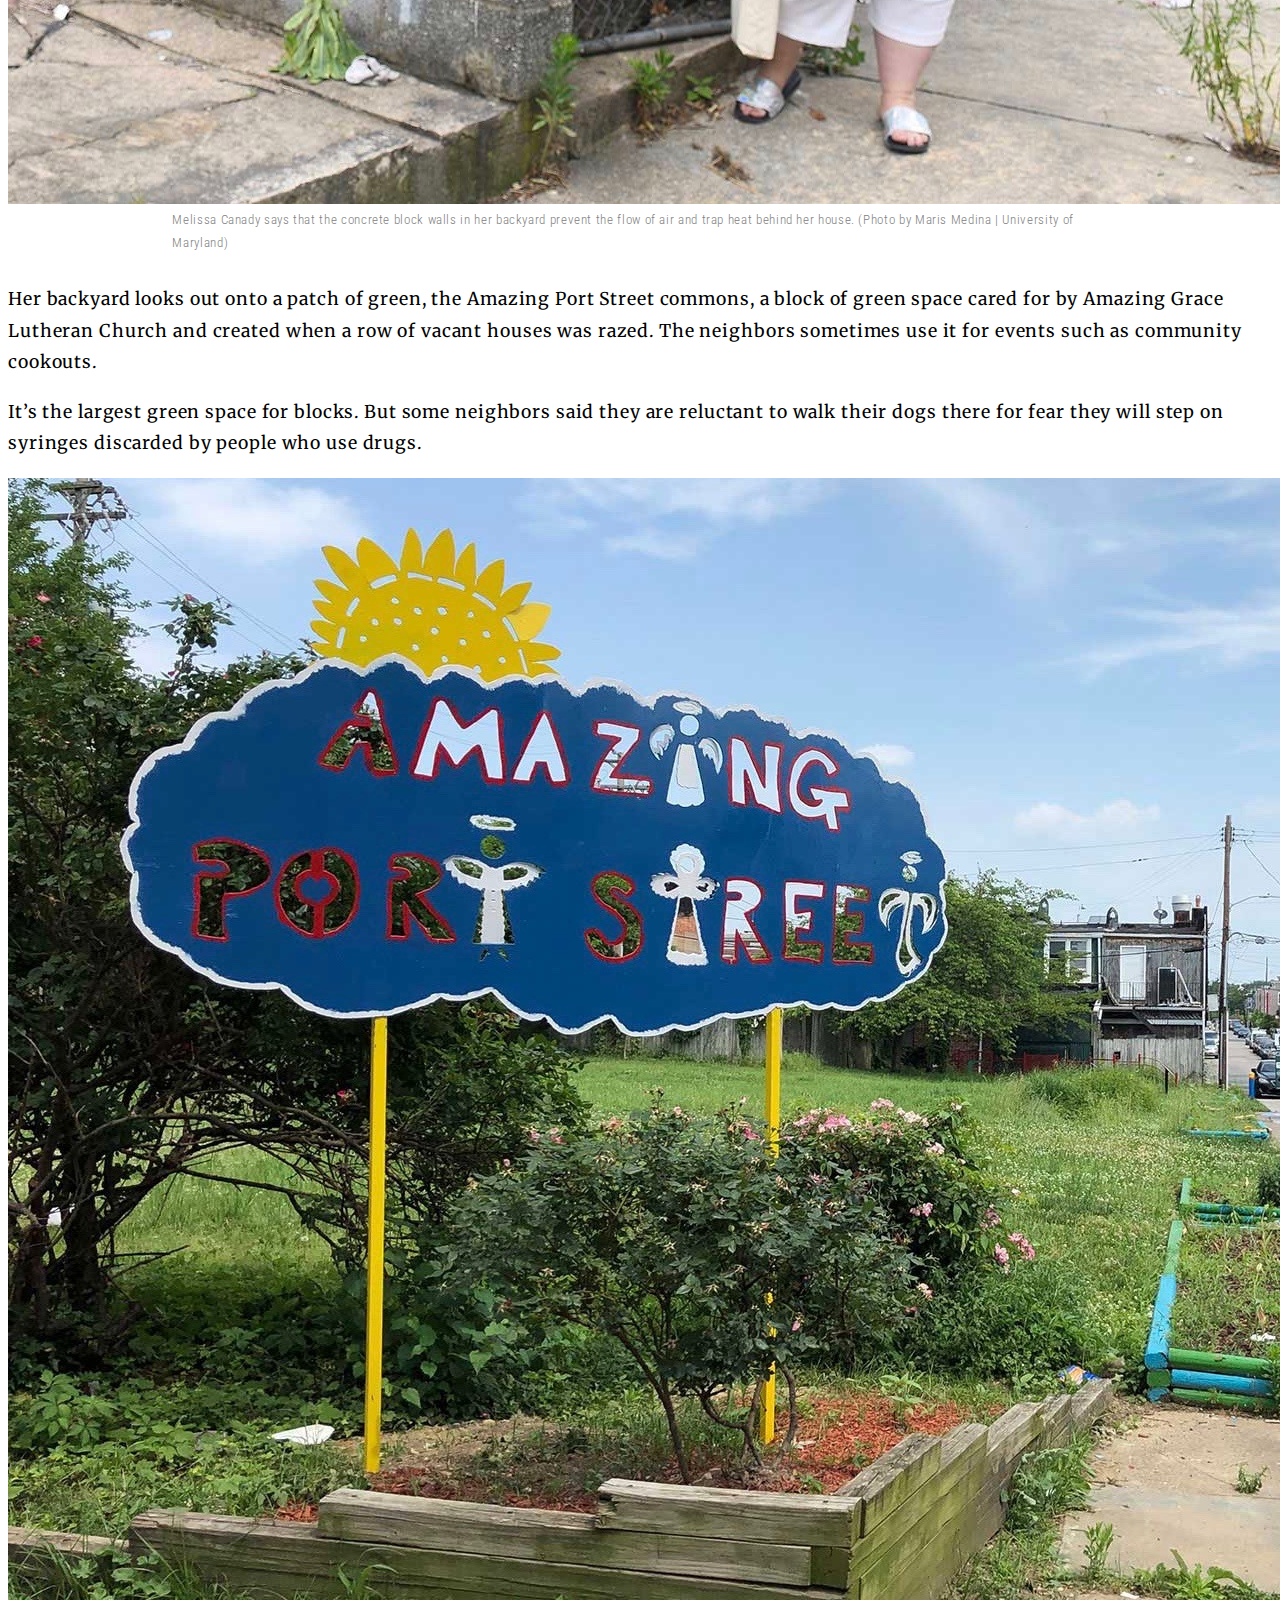
==== commit 23a637fa: "add" ====
--- a/climate-crisis-story/index.html
+++ b/climate-crisis-story/index.html
@@ -57,7 +57,7 @@
   <div class="row justify-content-center">
     <div class="col-10">
       <br><br><hr><br><br>
-      <iframe title="Indoor and outdoor heat index during Baltimore heat wave, July 16-22, 2019" aria-label="Interactive line chart" id="datawrapper-chart-uBu9p" src="https://datawrapper.dwcdn.net/uBu9p/1/" scrolling="no" frameborder="0" style="width: 0; min-width: 100% !important; border: none;" height="400"></iframe><script type="text/javascript">!function(){"use strict";window.addEventListener("message",(function(a){if(void 0!==a.data["datawrapper-height"])for(var e in a.data["datawrapper-height"]){var t=document.getElementById("datawrapper-chart-"+e)||document.querySelector("iframe[src*='"+e+"']");t&&(t.style.height=a.data["datawrapper-height"][e]+"px")}}))}();
+      <iframe title="Indoor and outdoor heat index during Baltimore heat wave, July 16-22, 2019" aria-label="Interactive line chart" id="datawrapper-chart-YKswK" src="https://datawrapper.dwcdn.net/YKswK/1/" scrolling="no" frameborder="0" style="width: 0; min-width: 100% !important; border: none;" height="400"></iframe><script type="text/javascript">!function(){"use strict";window.addEventListener("message",(function(a){if(void 0!==a.data["datawrapper-height"])for(var e in a.data["datawrapper-height"]){var t=document.getElementById("datawrapper-chart-"+e)||document.querySelector("iframe[src*='"+e+"']");t&&(t.style.height=a.data["datawrapper-height"][e]+"px")}}))}();
   </script>
       <br><br><hr><br><br>
     </div>
@@ -128,7 +128,7 @@
     </div>
   </div>
 </div>
-<img src="solomon-simmons.jpg" alt="sitting man" width="2000px" height="1100px">
+<img src="solomon-simmons.jpg" alt="sitting man" >
 <p class="caption">Solomon Simmons in his East Baltimore home (Photo by Amina Lampkin | University of Maryland)</p>
 <div class="container">
   <div class="row justify-content-center">
@@ -243,8 +243,7 @@
   <div class="row justify-content-center">
     <div class="col-7" style="min-width: 600px">
       <h2 class="chapter-headline">Coping with the heat</h2>
-      <iframe title="Projected number of extreme heat events in Maryland for the year 2040" aria-label="Map" id="datawrapper-chart-rnNpd" src="https://datawrapper.dwcdn.net/rnNpd/1/" scrolling="no" frameborder="0" style="width: 0; min-width: 100% !important; border: none;" height="463"></iframe><script type="text/javascript">!function(){"use strict";window.addEventListener("message",(function(a){if(void 0!==a.data["datawrapper-height"])for(var e in a.data["datawrapper-height"]){var t=document.getElementById("datawrapper-chart-"+e)||document.querySelector("iframe[src*='"+e+"']");t&&(t.style.height=a.data["datawrapper-height"][e]+"px")}}))}();
-      </script>
+
 
       <p>As temperatures in Baltimore reached 100 on July 20, most everyone around the city was staying inside. Some of the people on the streets walked under open umbrellas, carrying their own circle of shade. Men wore damp cloths draped under their caps or on the backs of their necks. No one was moving quickly.</p>
       <p>Few people were on the street. “This is the quietest the block ever been,” Tammy Jackson said. “I can’t believe it.”</p>
@@ -255,9 +254,15 @@
       <p>And what will he do in future summers, as the heat becomes more extreme?</p>
       <p>“Accept it,” he said.</p>
       <p><i>Jake Gluck, Jane Gerard, Roxanne Ready, Theresa Diffendal and Sean Mussenden of the University of Maryland contributed to this story. Additional information was also provided by Sean McMinn, Meg Anderson and Nora Eckert of NPR.</i></p>
-    </div>
-  </div>
-</div>
+
+      <iframe title="Projected number of extreme heat events in Maryland for the year 2040" aria-label="Map" id="datawrapper-chart-rnNpd" src="https://datawrapper.dwcdn.net/rnNpd/2/" scrolling="no" frameborder="0" style="width: 0; min-width: 100% !important; border: none;" height="463"></iframe><script type="text/javascript">!function(){"use strict";window.addEventListener("message",(function(a){if(void 0!==a.data["datawrapper-height"])for(var e in a.data["datawrapper-height"]){var t=document.getElementById("datawrapper-chart-"+e)||document.querySelector("iframe[src*='"+e+"']");t&&(t.style.height=a.data["datawrapper-height"][e]+"px")}}))}();
+  </script>
+
+    </div>
+  </div>
+</div>
+
+
 <!--Biden Won the Election -->
   <!-- Footer -->
 <div class="footer-copyright text-center py-3">
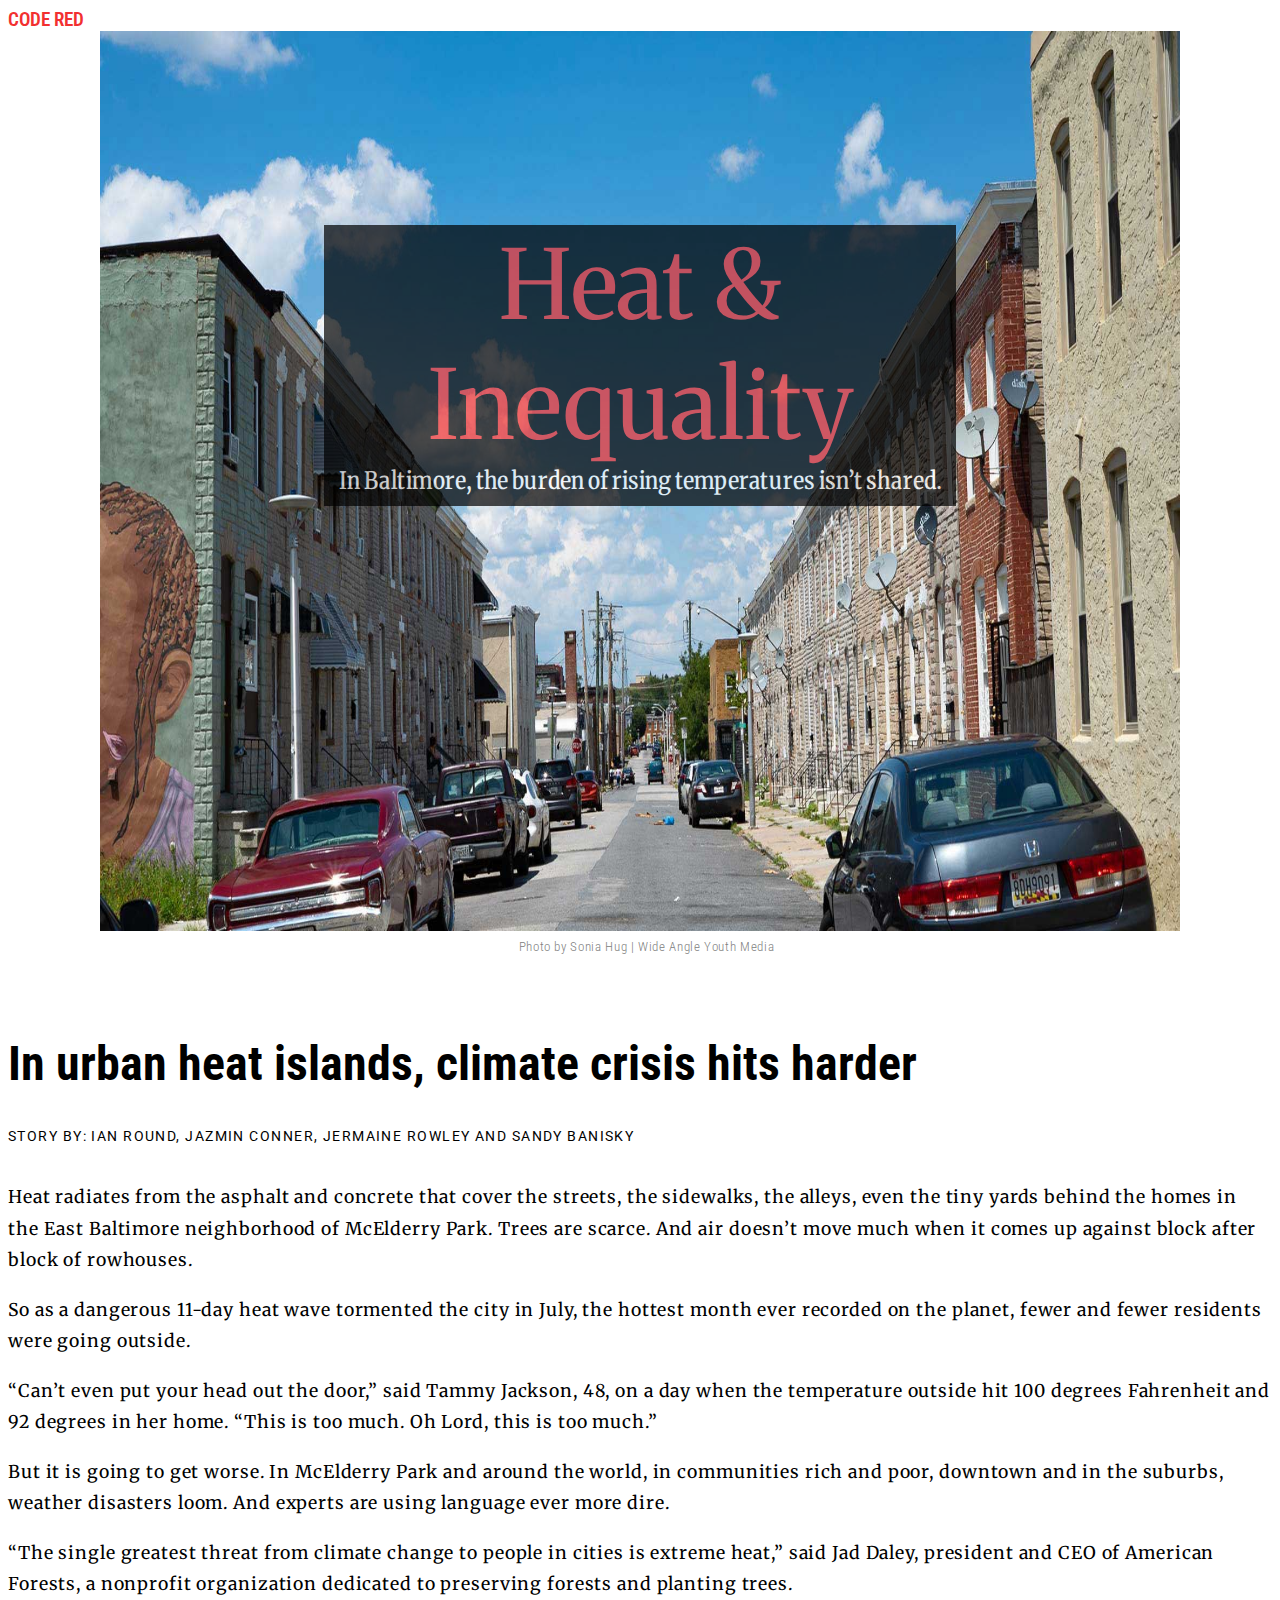
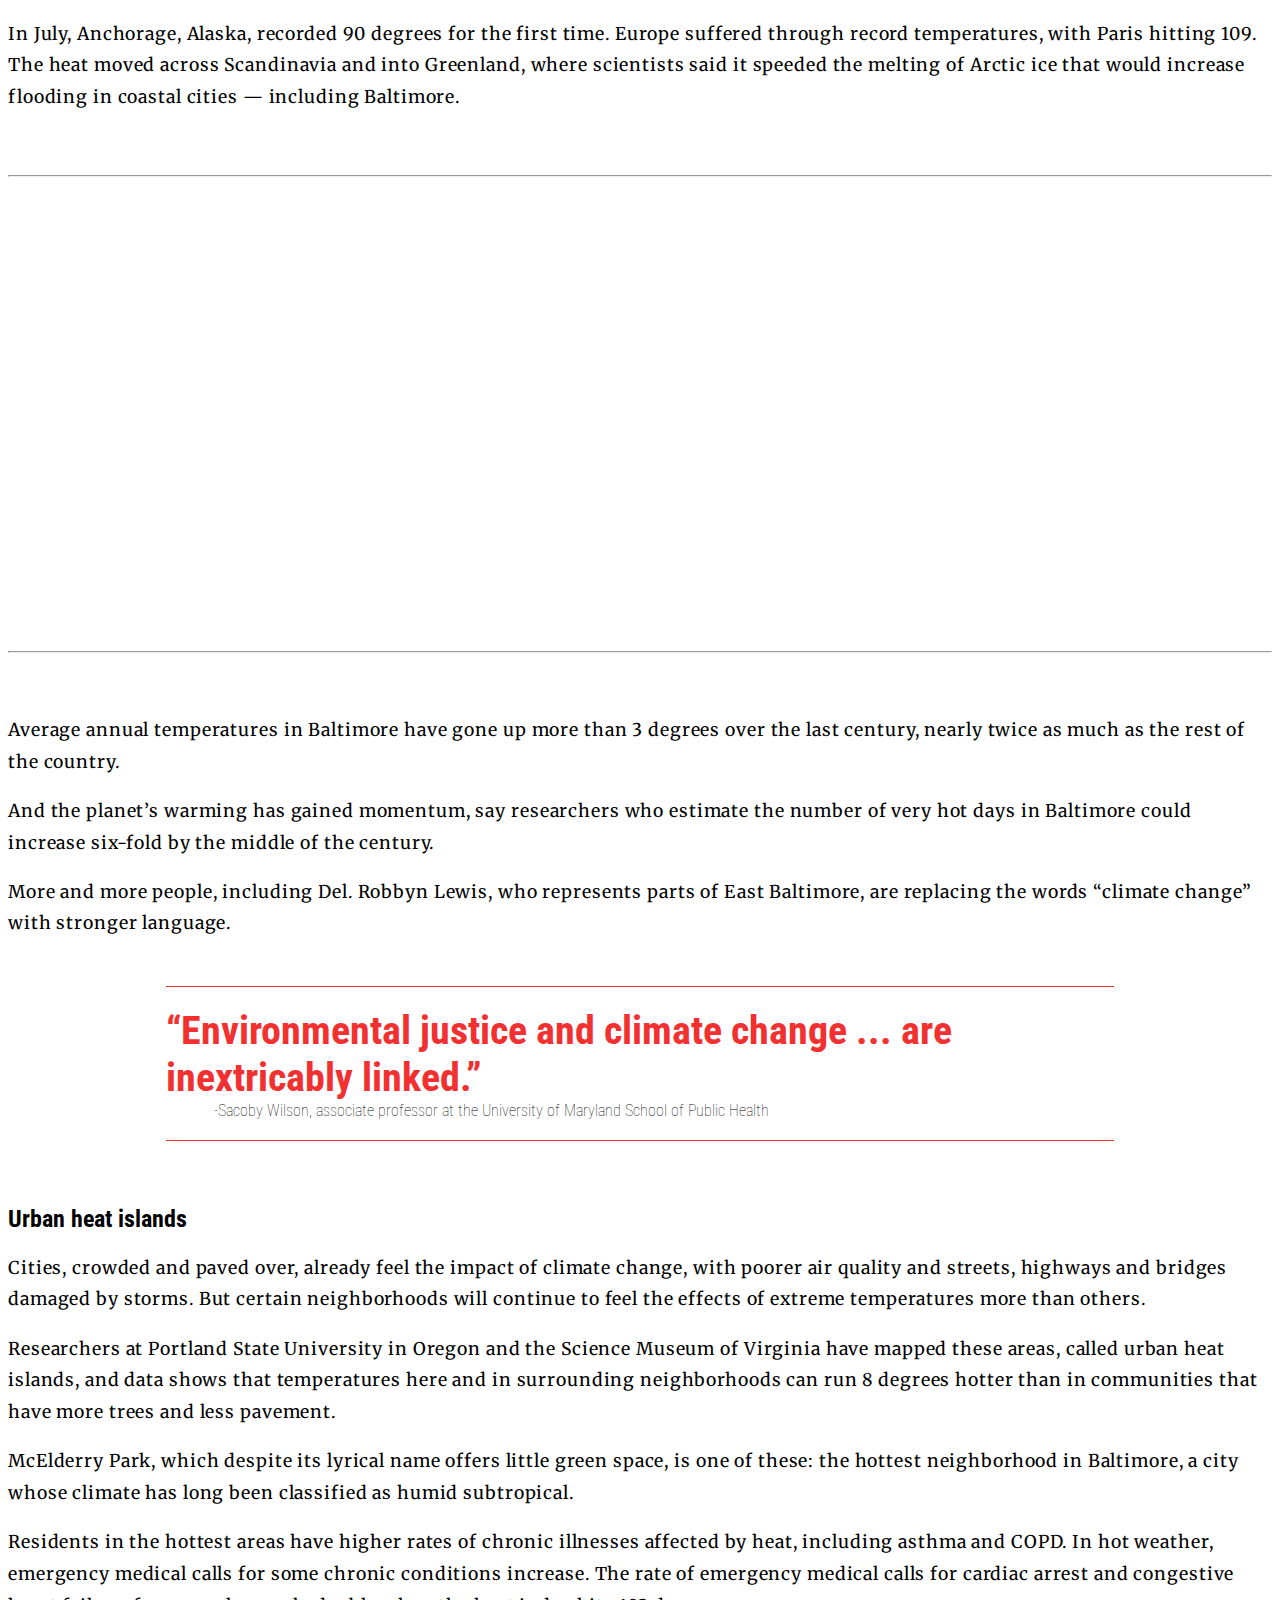
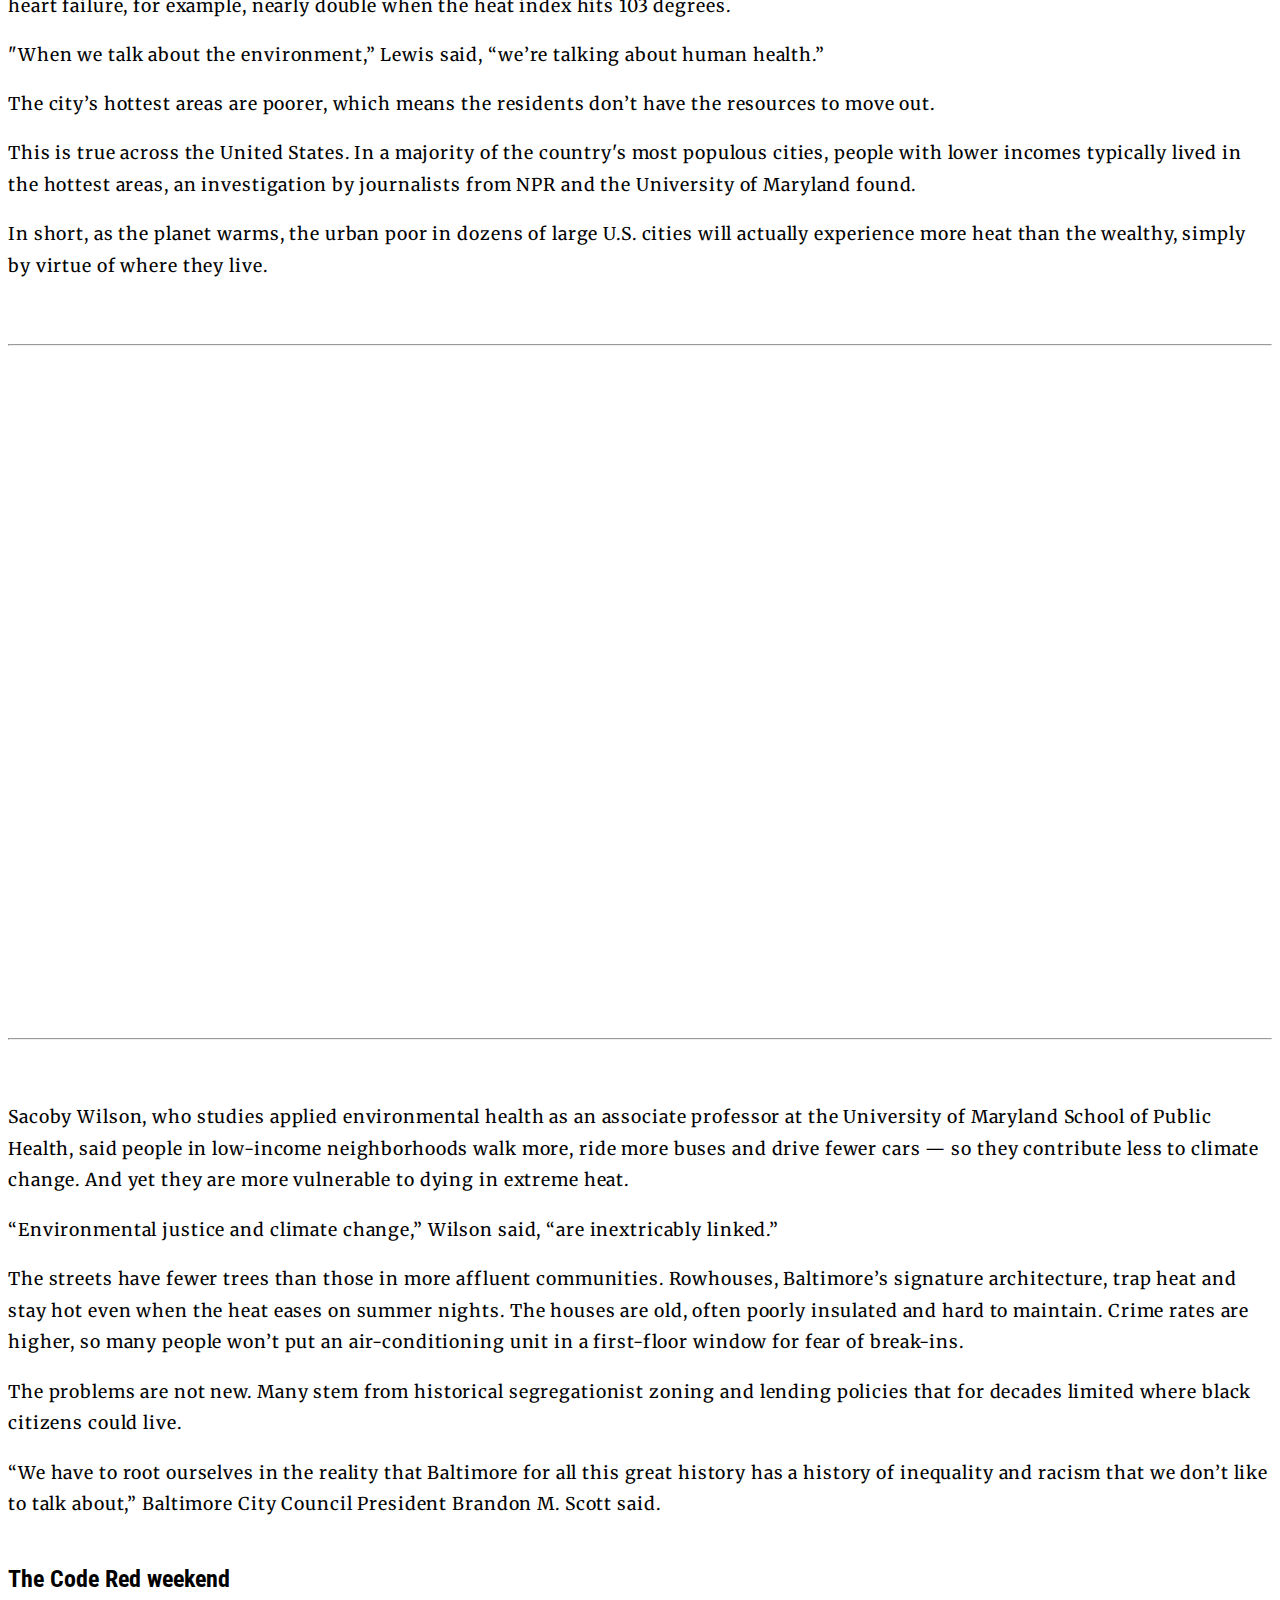
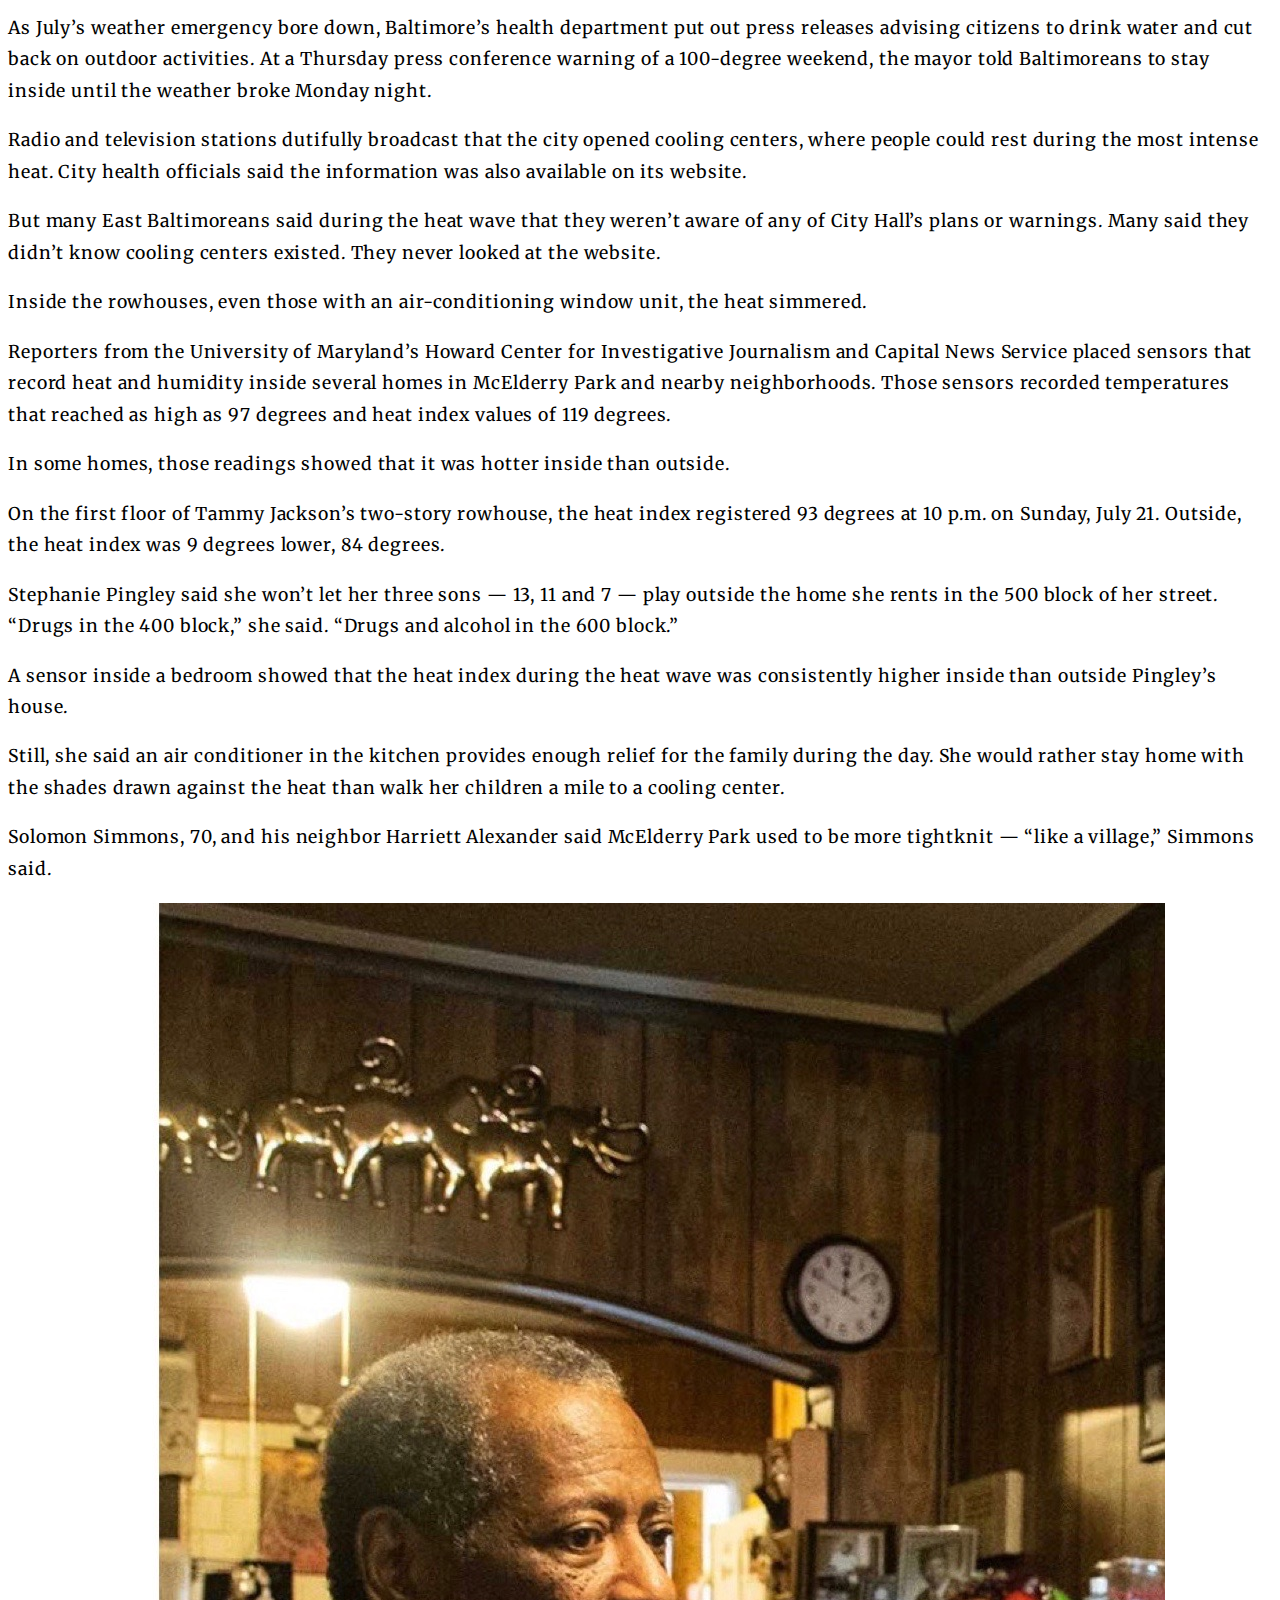
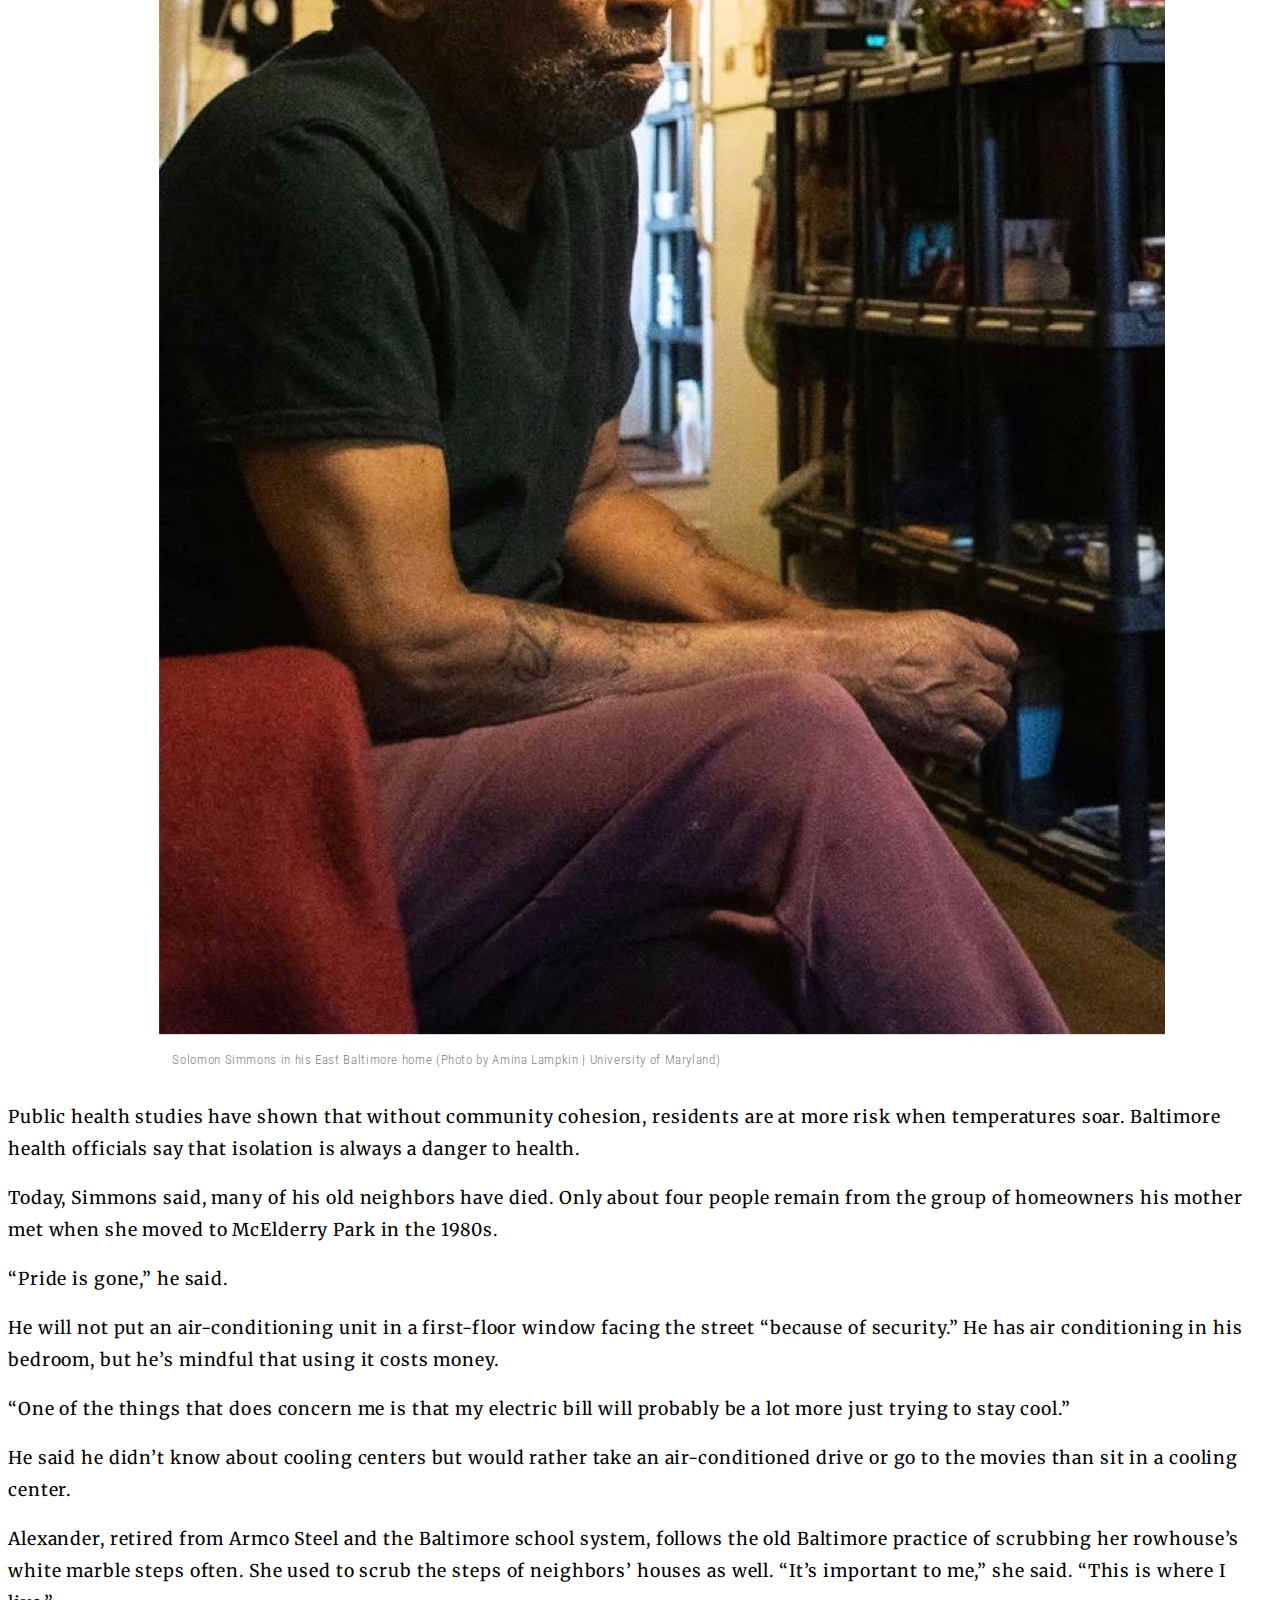
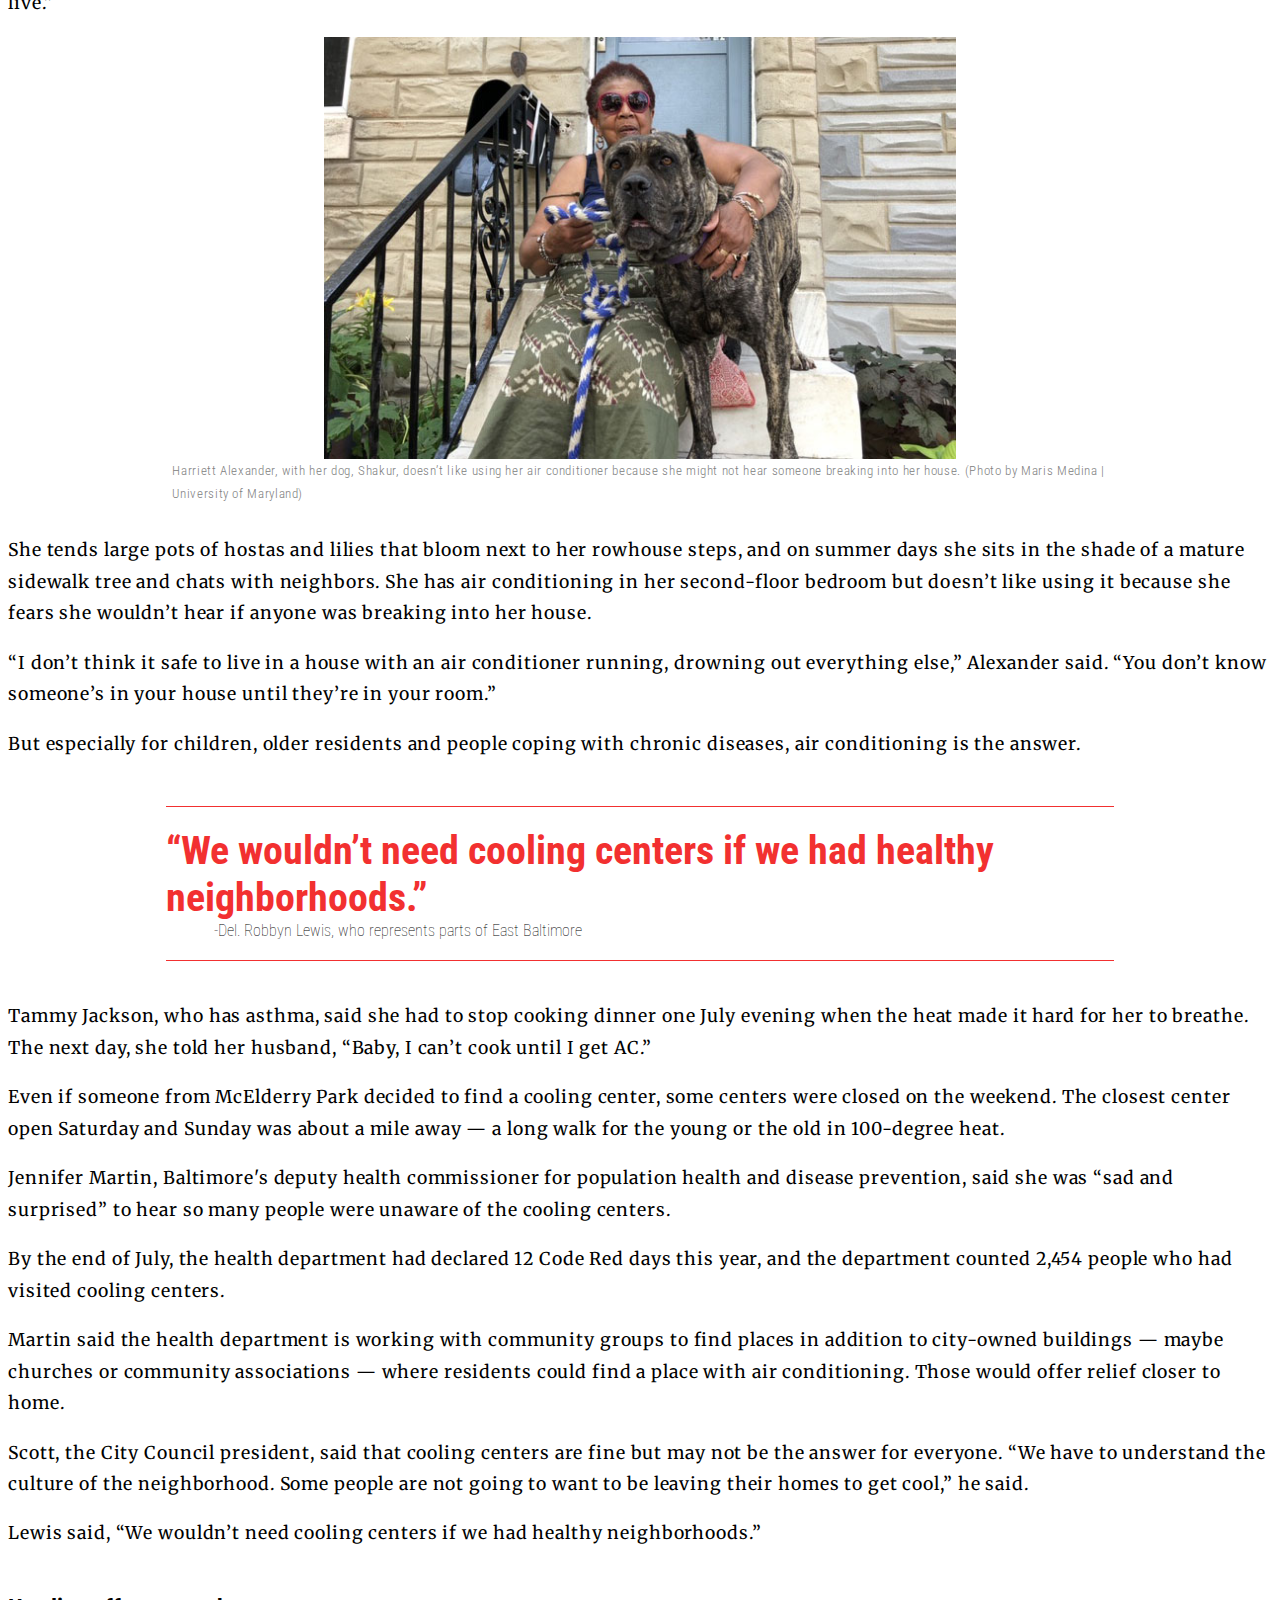
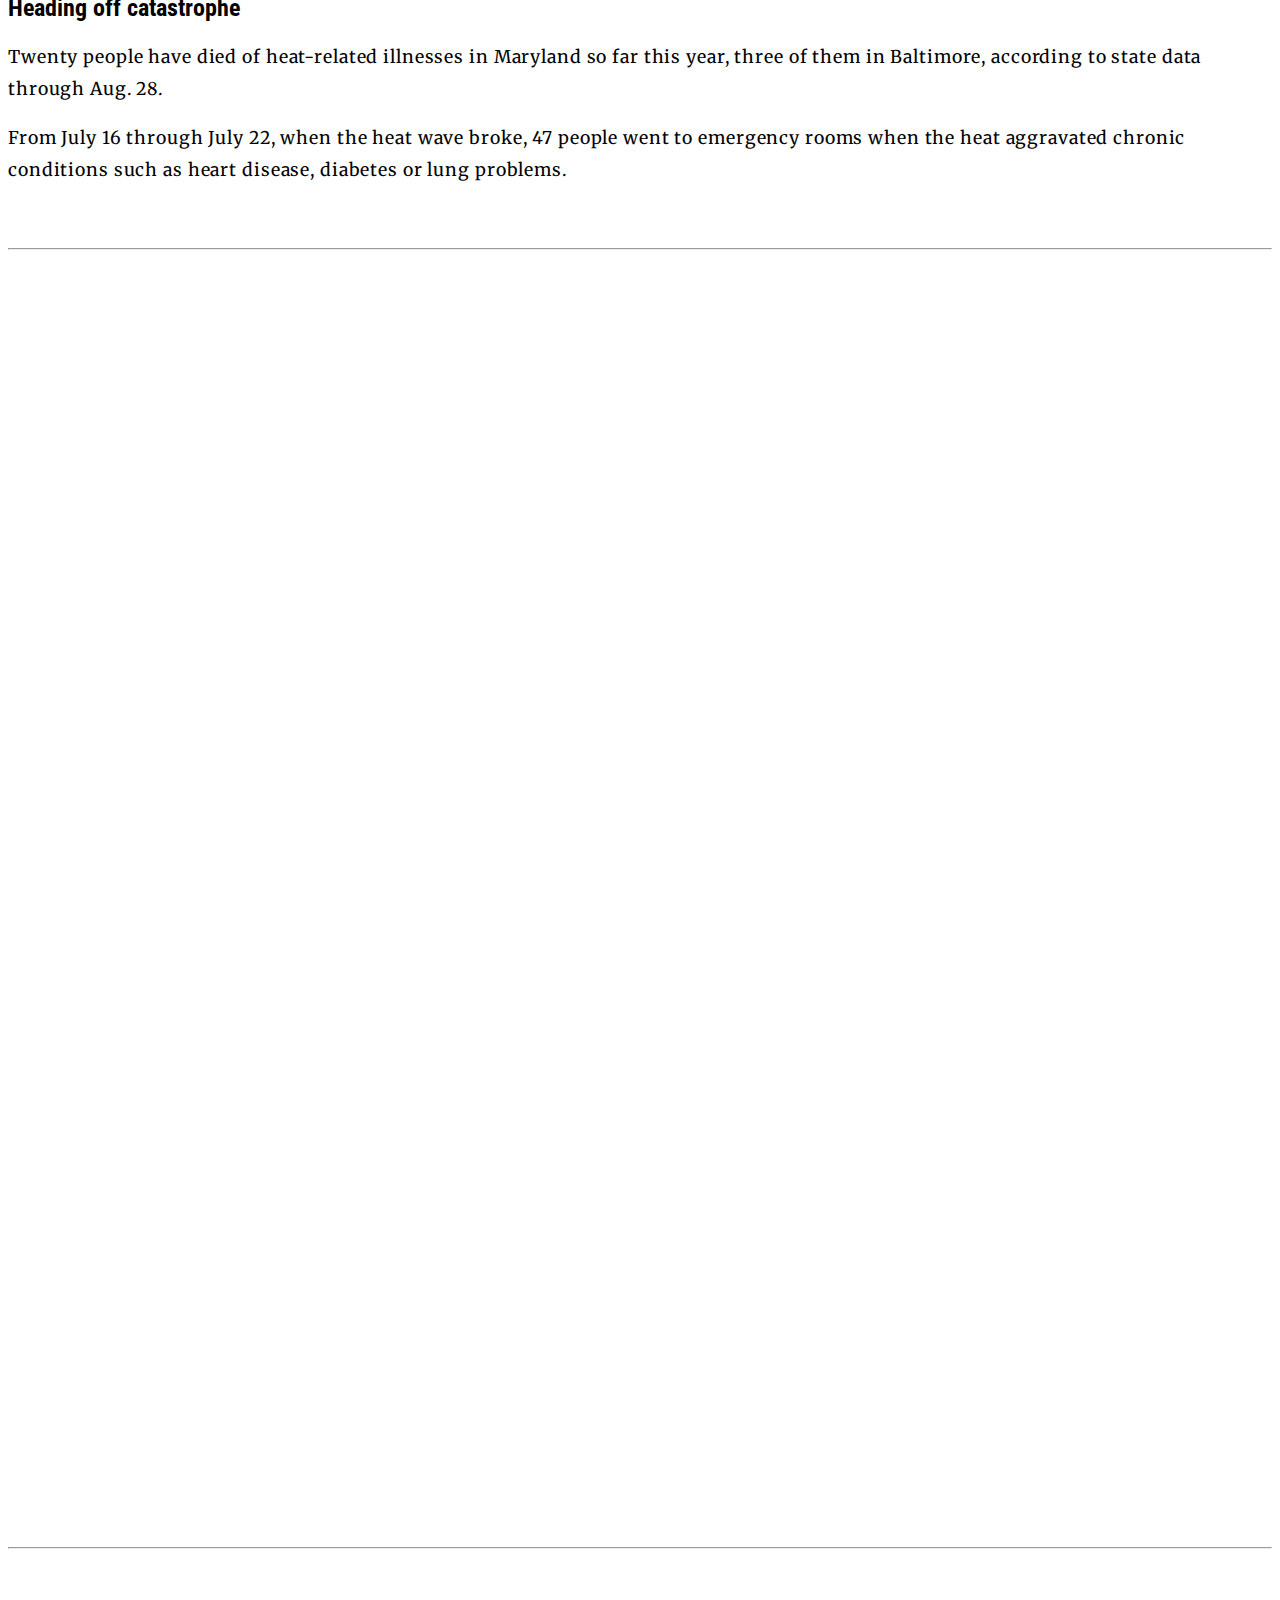
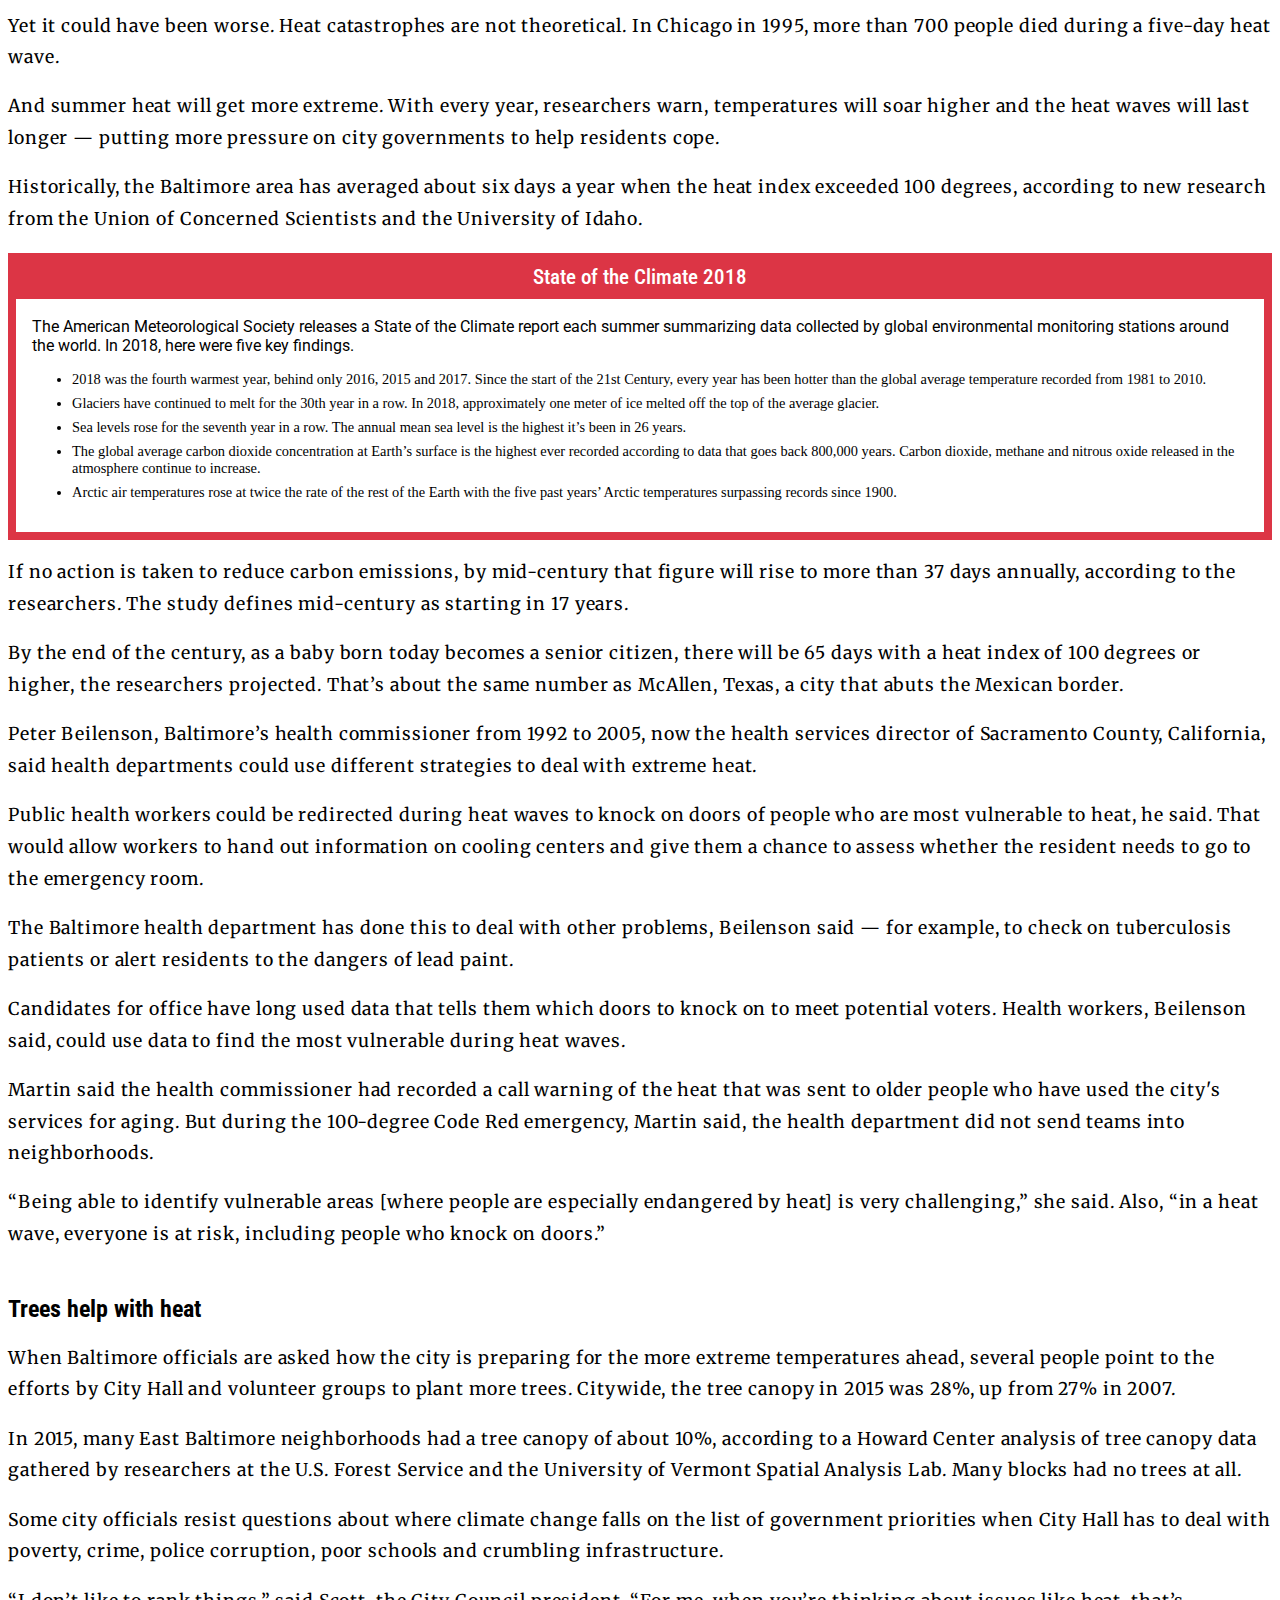
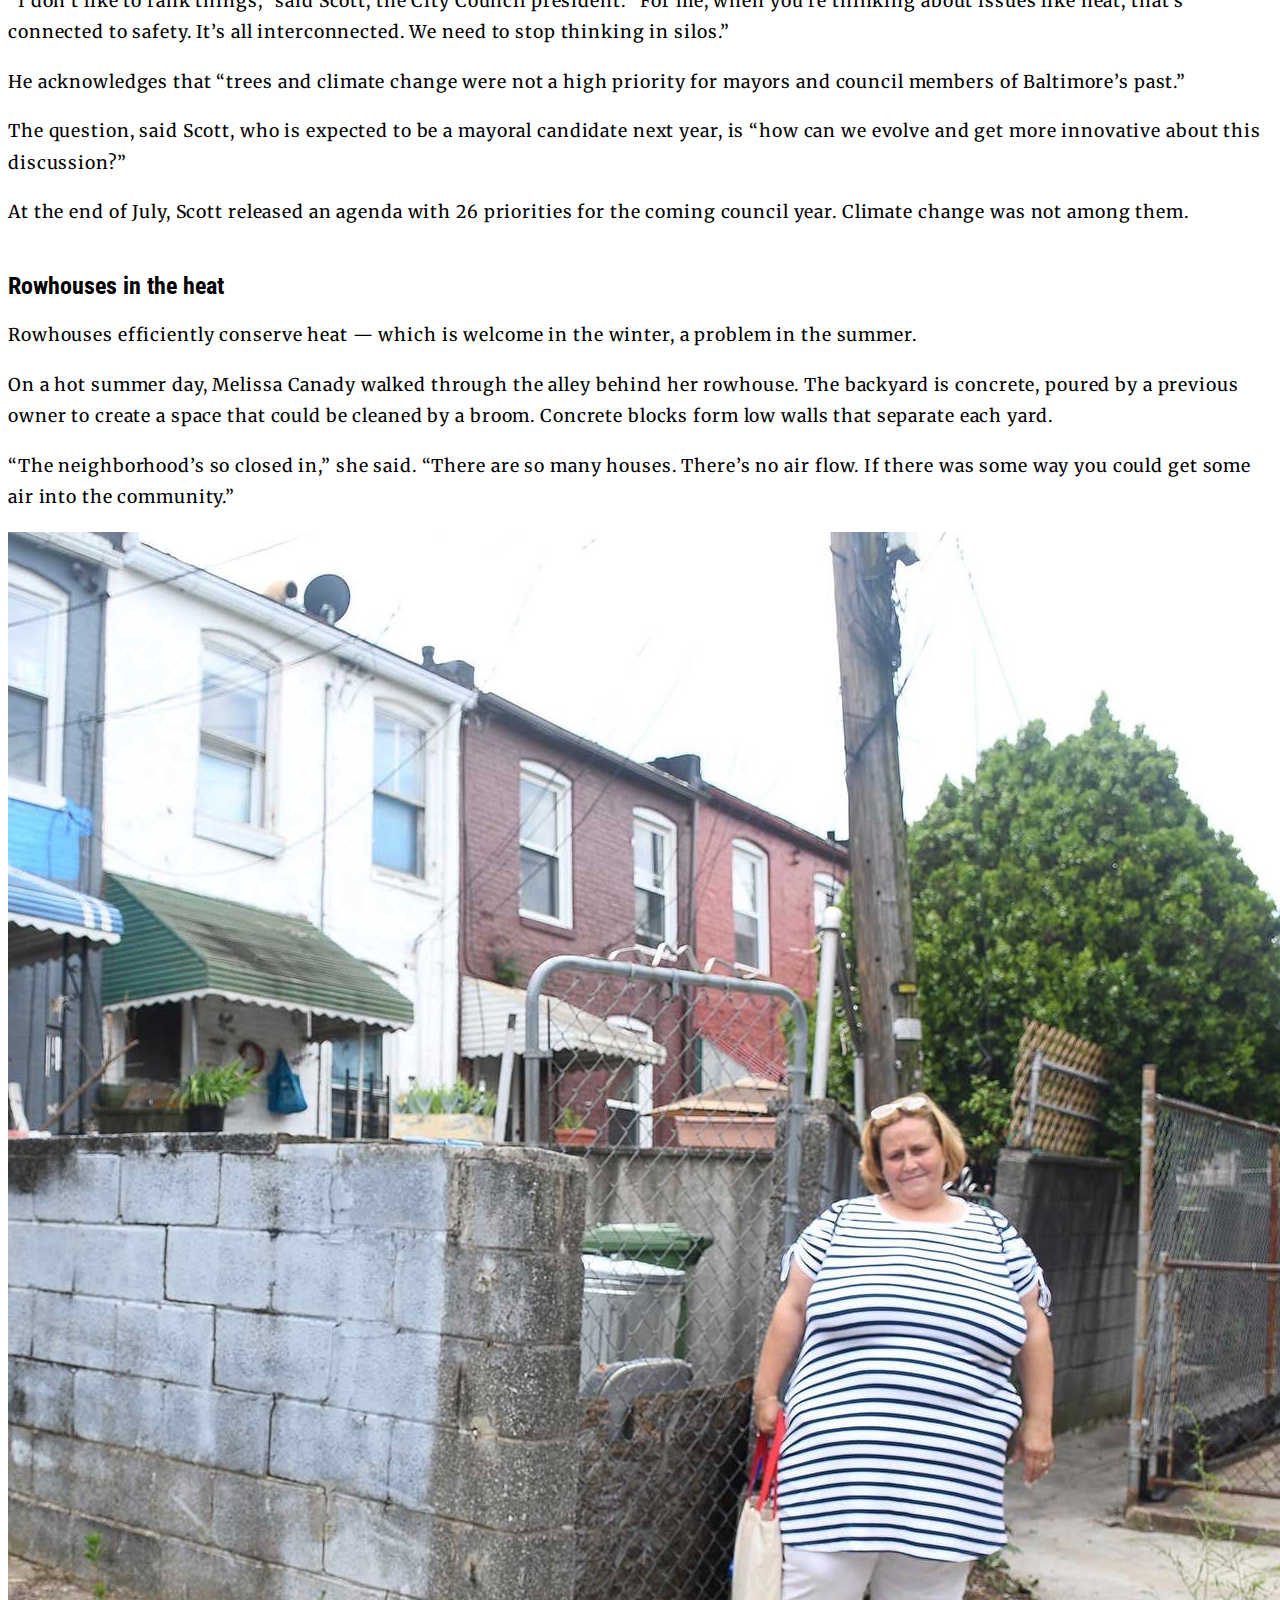
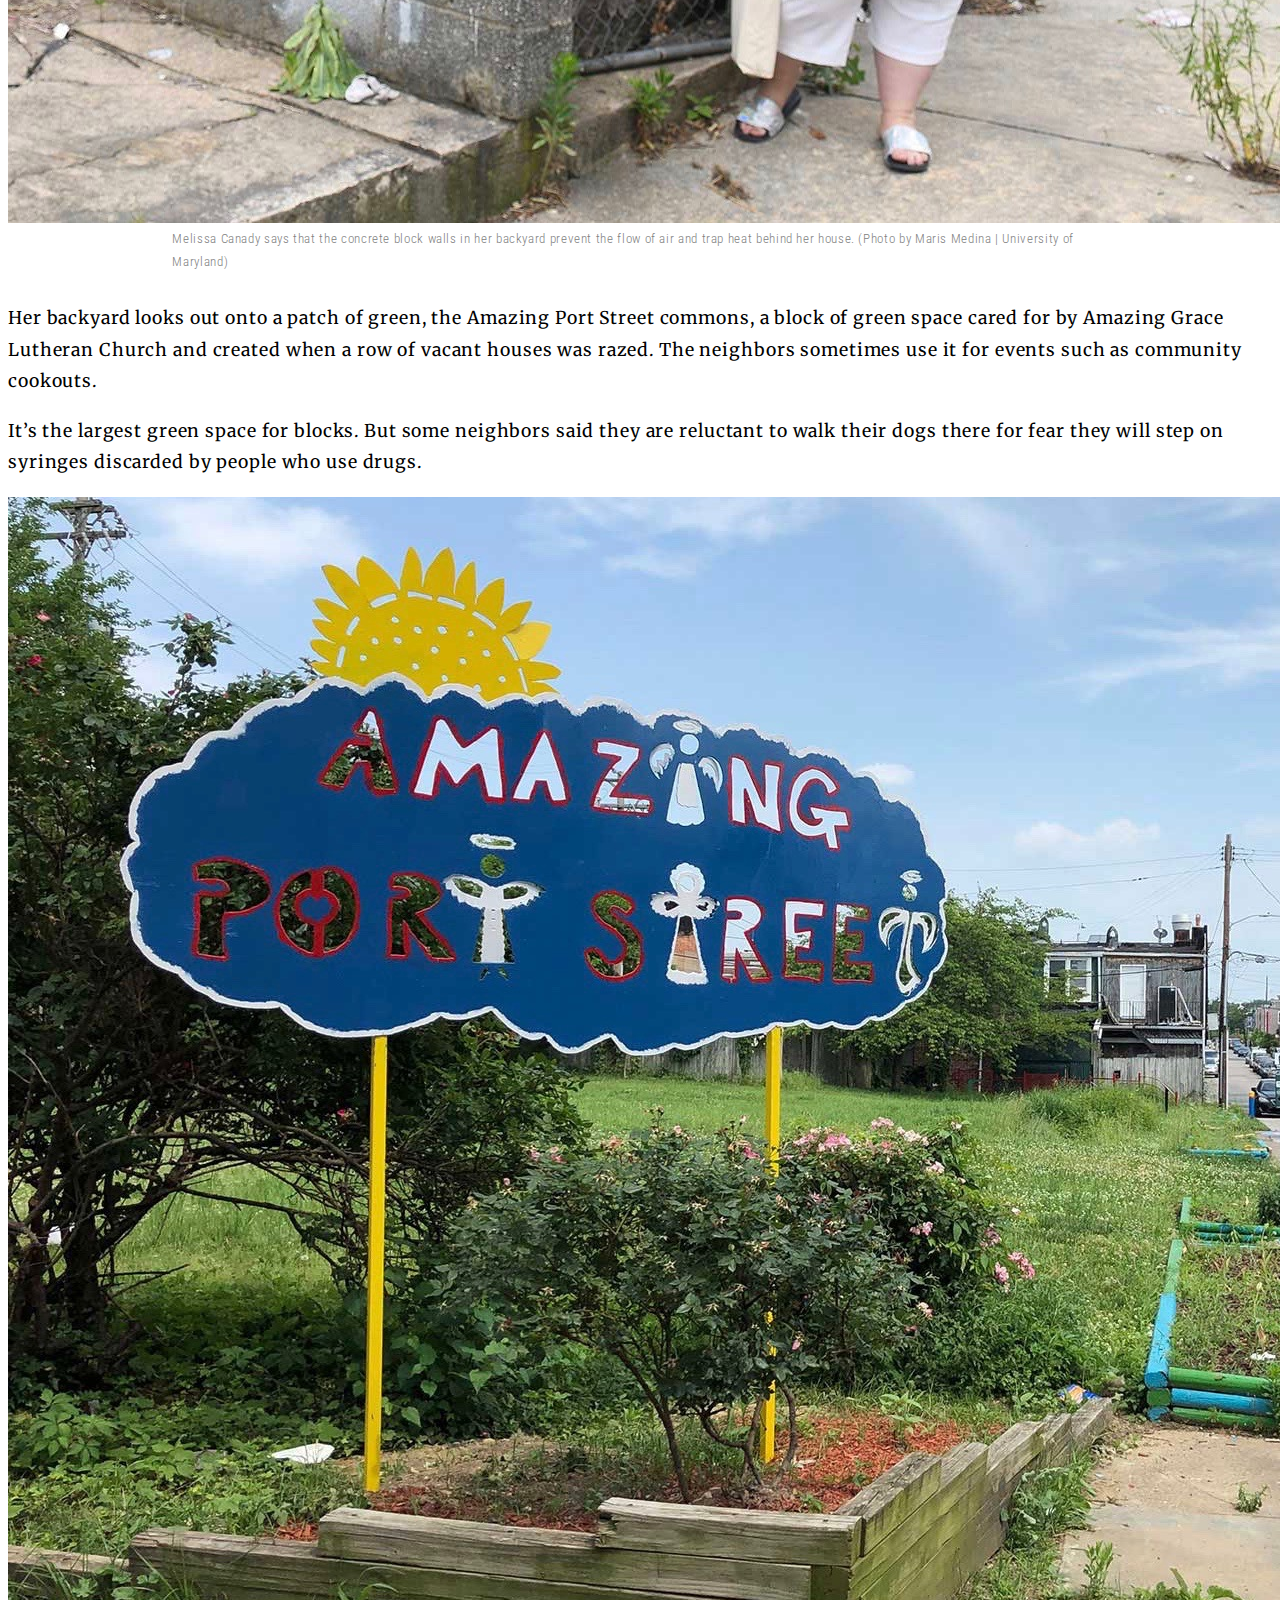
==== commit 45c3830e: "add" ====
--- a/climate-crisis-story/index.html
+++ b/climate-crisis-story/index.html
@@ -93,10 +93,10 @@
   </div>
   <div class="row justify-content-center">
     <div class="col-md-5">
-      <iframe title="The relationship between summer temperature and poverty in Baltimore" aria-label="Scatter Plot" id="datawrapper-chart-Es9S6" src="//datawrapper.dwcdn.net/Es9S6/1/" scrolling="no" frameborder="0" style="width: 0; min-width: 100% !important; border: none;" height="600"></iframe><script type="text/javascript">!function(){"use strict";window.addEventListener("message",function(a){if(void 0!==a.data["datawrapper-height"])for(var e in a.data["datawrapper-height"]){var t=document.getElementById("datawrapper-chart-"+e)||document.querySelector("iframe[src*='"+e+"']");t&&(t.style.height=a.data["datawrapper-height"][e]+"px")}})}();</script>
+    <iframe title="The relationship between summer temperature and poverty in Baltimore" aria-label="chart" id="datawrapper-chart-PPaAK" src="https://datawrapper.dwcdn.net/PPaAK/3/" scrolling="no" frameborder="0" style="border: none;" width="600" height="600"></iframe>
     </div>
     <div class="col-md-5">
-      <iframe title="The relationship between summer temperature and poverty in Baltimore" aria-label="chart" id="datawrapper-chart-PPaAK" src="https://datawrapper.dwcdn.net/PPaAK/1/" scrolling="no" frameborder="0" style="width: 0; min-width: 100% !important; border: none;" height="600"></iframe><script type="text/javascript">!function(){"use strict";window.addEventListener("message",(function(a){if(void 0!==a.data["datawrapper-height"])for(var e in a.data["datawrapper-height"]){var t=document.getElementById("datawrapper-chart-"+e)||document.querySelector("iframe[src*='"+e+"']");t&&(t.style.height=a.data["datawrapper-height"][e]+"px")}}))}();</script>
+
 
 
     </div>
@@ -174,8 +174,8 @@
   <div class="row justify-content-center">
     <div class="col-10">
       <br><br><hr><br><br>
-      <iframe title="The relationship between summer temperature and poverty in Baltimore" aria-label="chart" id="datawrapper-chart-PPaAK" src="https://datawrapper.dwcdn.net/PPaAK/1/" scrolling="no" frameborder="0" style="width: 0; min-width: 100% !important; border: none;" height="600"></iframe><script type="text/javascript">!function(){"use strict";window.addEventListener("message",(function(a){if(void 0!==a.data["datawrapper-height"])for(var e in a.data["datawrapper-height"]){var t=document.getElementById("datawrapper-chart-"+e)||document.querySelector("iframe[src*='"+e+"']");t&&(t.style.height=a.data["datawrapper-height"][e]+"px")}}))}();
-</script>
+      <iframe title="Baltimore has more than its share of heat-related deaths in Maryland" aria-label="Bar Chart" id="datawrapper-chart-APbij" src="https://datawrapper.dwcdn.net/APbij/1/" scrolling="no" frameborder="0" style="width: 0; min-width: 100% !important; border: none;" height="1223"></iframe><script type="text/javascript">!function(){"use strict";window.addEventListener("message",(function(a){if(void 0!==a.data["datawrapper-height"])for(var e in a.data["datawrapper-height"]){var t=document.getElementById("datawrapper-chart-"+e)||document.querySelector("iframe[src*='"+e+"']");t&&(t.style.height=a.data["datawrapper-height"][e]+"px")}}))}();
+    </script>
 
       <br><br><hr><br><br>
     </div>
